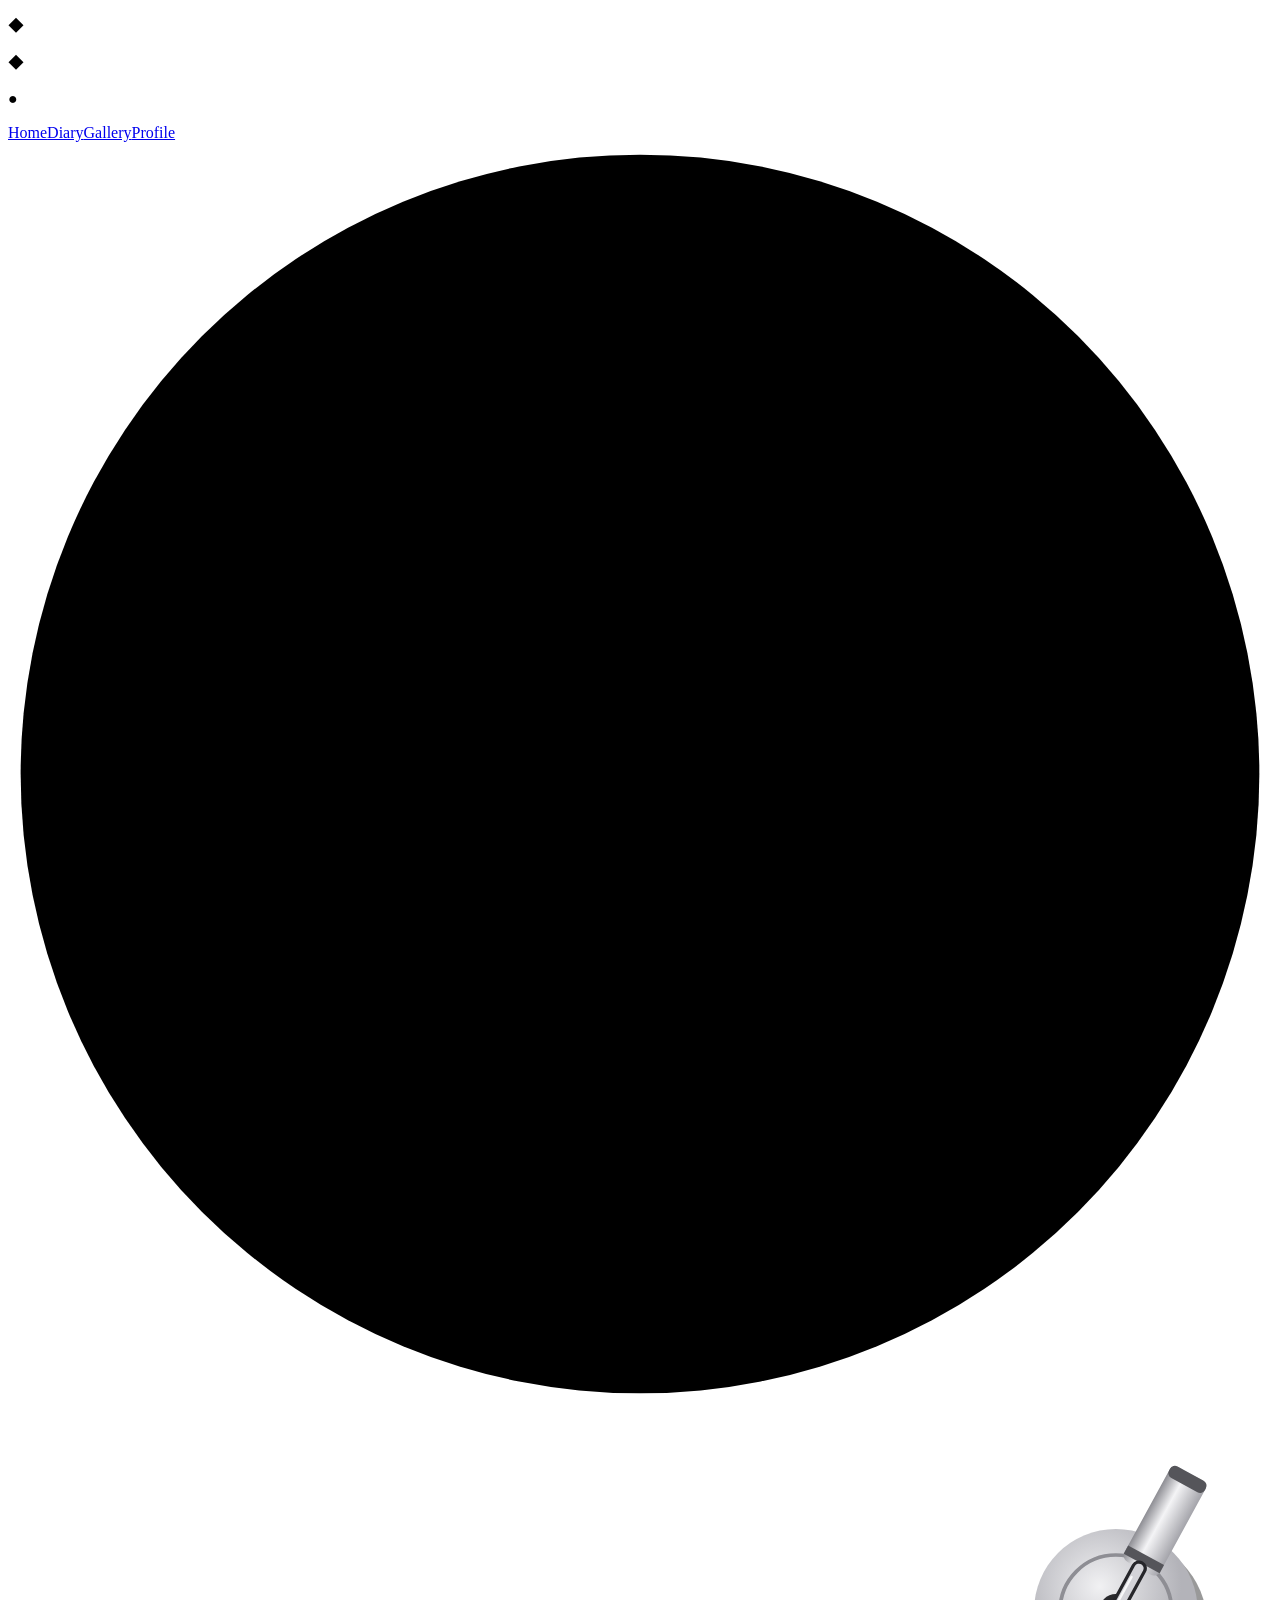
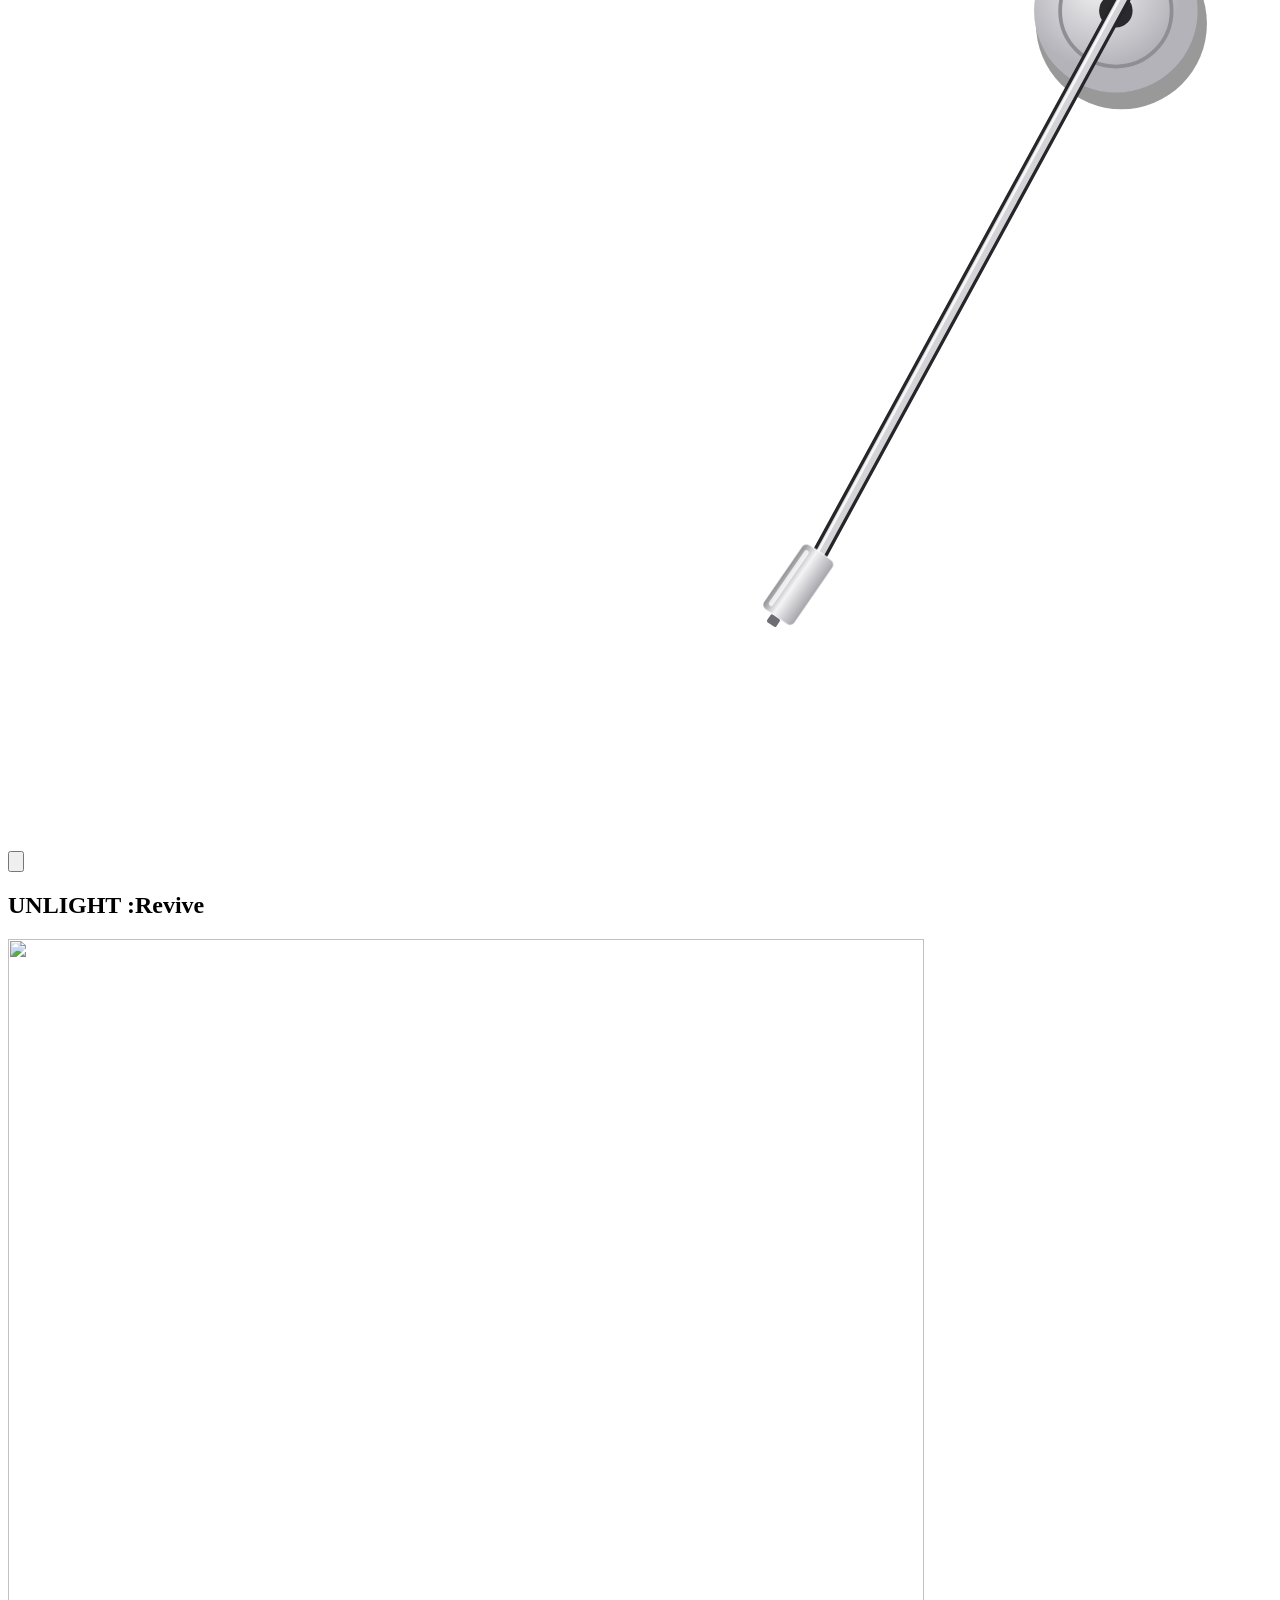
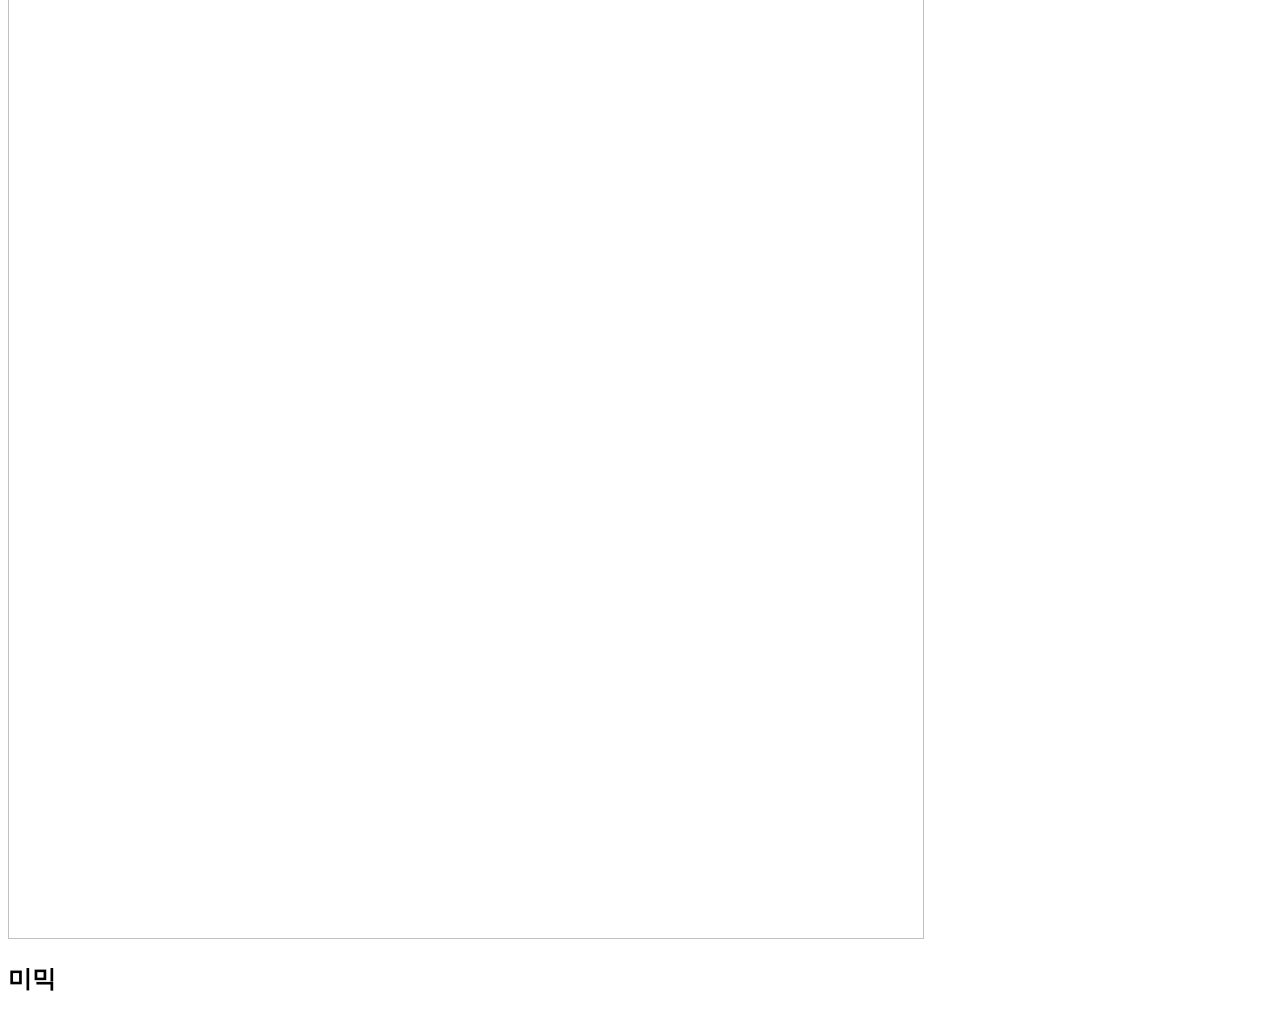
==== index.html @ 7e37e352 "Add files via upload" ====
<!DOCTYPE html><html lang="ko"><head><meta charset="utf-8"><meta name="viewport" content="width=device-width,initial-scale=1"><title>캐나다쿠스타운</title><meta name="robots" content="noindex,nofollow,noarchive,noimageindex"><meta property="og:type" content="website"><meta property="og:title" content="캐나다쿠스타운"><meta property="og:locale" content="ko_KR"><link rel="preconnect" href="https://fonts.googleapis.com"><link rel="preconnect" href="https://fonts.gstatic.com" crossorigin><link rel="stylesheet" href="https://fonts.googleapis.com/css2?family=Noto+Sans+KR:wght@400;500;700&family=Italiana&family=Space+Grotesk:wght@400;700&display=swap" media="print" onload="this.media='all'"><noscript><link rel="stylesheet" href="https://fonts.googleapis.com/css2?family=Noto+Sans+KR:wght@400;500;700&family=Italiana&family=Space+Grotesk:wght@400;700&display=swap"></noscript><link rel="stylesheet" href="css/site.css"></head><body class="root-13"><main><section class="section-20"><div class="box-185"><nav class="box-186"><div class="box-187"><p class="text-142">◆</p><p class="text-143">◆</p><p class="text-144">●</p></div><a class="link-35 mac-nav hvb fx fx-color open" data-ck="show" data-to=".box-190" data-grp=".box-189" role="tab" aria-selected="true" href="#">Home</a><a class="link-36 mac-nav hvb fx fx-color" data-ck="show" data-to=".box-194" data-grp=".box-189" role="tab" aria-selected="false" href="#">Diary</a><a class="link-37 mac-nav hvb fx fx-color" data-ck="show" data-to=".box-195" data-grp=".box-189" role="tab" aria-selected="false" href="#">Gallery</a><a class="link-38 mac-nav hvb fx fx-color" data-ck="show" data-to=".box-196" data-grp=".box-189" role="tab" aria-selected="false" href="#">Profile</a><div class="box-188"><div class="lp-3" data-lp="https://youtu.be/AUN0C5JP_jo?si=QZlOJSiENwIk0LTi" data-vol="30" data-cover="1"><div class="lp-rec" style="background-image:url('[data-uri]')"><i class="lp-hole"></i></div><svg class="lp-ring" viewBox="0 0 100 100"><circle cx="50" cy="50" r="49" pathLength="100" stroke-dasharray="0 100"/></svg><svg class="lp-tn" viewBox="0 0 680 558" preserveAspectRatio="none"><defs><linearGradient id="lpalp-3" x1="0" x2="1"><stop offset="0" stop-color="#8d8d93"/><stop offset=".4" stop-color="#f4f4f6"/><stop offset="1" stop-color="#a4a4aa"/></linearGradient><radialGradient id="lpblp-3" cx=".4" cy=".35"><stop offset="0" stop-color="#f1f1f3"/><stop offset="1" stop-color="#b3b3b9"/></radialGradient></defs><circle cx="596" cy="108" r="46" fill="rgba(0,0,0,.4)" transform="translate(3 7)"/><circle cx="596" cy="108" r="44" fill="url(#lpblp-3)"/><circle cx="596" cy="108" r="30" fill="none" stroke="#8e8e94" stroke-width="2"/><circle cx="596" cy="108" r="9" fill="#2a2a2d"/><g class="lp-arm"><g transform="translate(596 108) rotate(28.6)"><rect x="-11" y="-84" width="22" height="58" rx="4" fill="url(#lpalp-3)"/><rect x="-11" y="-84" width="22" height="7" rx="3" fill="#55555a"/><rect x="-11" y="-34" width="22" height="5" fill="#55555a"/><path d="M0 -26V336" fill="none" stroke="#26262a" stroke-width="8.5" stroke-linecap="round"/><path d="M0 -26V336" fill="none" stroke="#d3d3d8" stroke-width="5" stroke-linecap="round"/><path d="M-1.3 -20V332" fill="none" stroke="rgba(255,255,255,.85)" stroke-width="1.3" stroke-linecap="round"/><g transform="translate(0 332) rotate(6)"><rect x="-10" y="0" width="20" height="42" rx="3" fill="url(#lpalp-3)" stroke="rgba(255,255,255,.55)" stroke-width=".8"/><rect x="-7.5" y="3" width="2.6" height="36" rx="1.3" fill="rgba(255,255,255,.75)"/><rect x="-3" y="42" width="6" height="5" rx="1" fill="#6d6d73"/></g></g></g></g></svg><button type="button" class="lp-pl" aria-label="재생 / 일시정지"><svg viewBox="0 0 24 24" class="lp-i-play"><path d="M8 5v14l11-7z"/></svg><svg viewBox="0 0 24 24" class="lp-i-pause"><path d="M7 5h4v14H7zM13 5h4v14h-4z"/></svg></button><div class="lp-vol" role="slider" aria-label="볼륨" aria-valuemin="0" aria-valuemax="100" aria-valuenow="70" tabindex="0"><i class="lp-vt"></i><i class="lp-vk"></i></div><p class="lp-ti"></p><div class="lp-yt"></div></div></div></nav><div class="box-189"><div class="box-190" data-panel role="tabpanel"><div class="box-191"><h2 class="heading-39">UNLIGHT :Revive</h2><div class="stack-10"><img class="image-69" src="images/a28cu6m.webp" alt="" width="916" height="1600" srcset="images/a28cu6m-640.webp 640w, images/a28cu6m.webp 916w" sizes="100vw" fetchpriority="high" decoding="async"><h2 class="heading-40">미믹</h2></div></div></div><div class="box-194" data-panel role="tabpanel" hidden><section class="board-15 mac-diary" data-board="diary" data-view="line" data-src="notion" data-cats="top" data-limit="30" aria-label="다이어리 게시판"><ul class="bd-list" aria-live="polite"><li class="bd-msg">불러오는 중…</li></ul></section></div><div class="box-195" data-panel role="tabpanel" hidden><section class="board-16" data-board="gallery" data-view="photos" data-src="static" data-detail="post-2.html" data-limit="30" aria-label="사진 갤러리"><ul class="bd-list" aria-live="polite"><li class="bd-msg">불러오는 중…</li></ul></section></div><div class="box-196" data-panel role="tabpanel" hidden><section class="board-17 mac-prof" data-board="profile" data-view="profile" data-src="notion" data-detail="post.html" data-limit="10" aria-label="프로필 게시판"><ul class="bd-list" aria-live="polite"><li class="bd-msg">불러오는 중…</li></ul></section><section class="board-18 mac-tl" data-board="timeline" data-view="timeline" data-src="notion" data-fold="c" data-limit="30" aria-label="타임라인 게시판"><ul class="bd-list" aria-live="polite"><li class="bd-msg">불러오는 중…</li></ul></section></div></div></div></section></main><script src="js/config.js" defer></script><script src="js/site.js" defer></script></body></html>
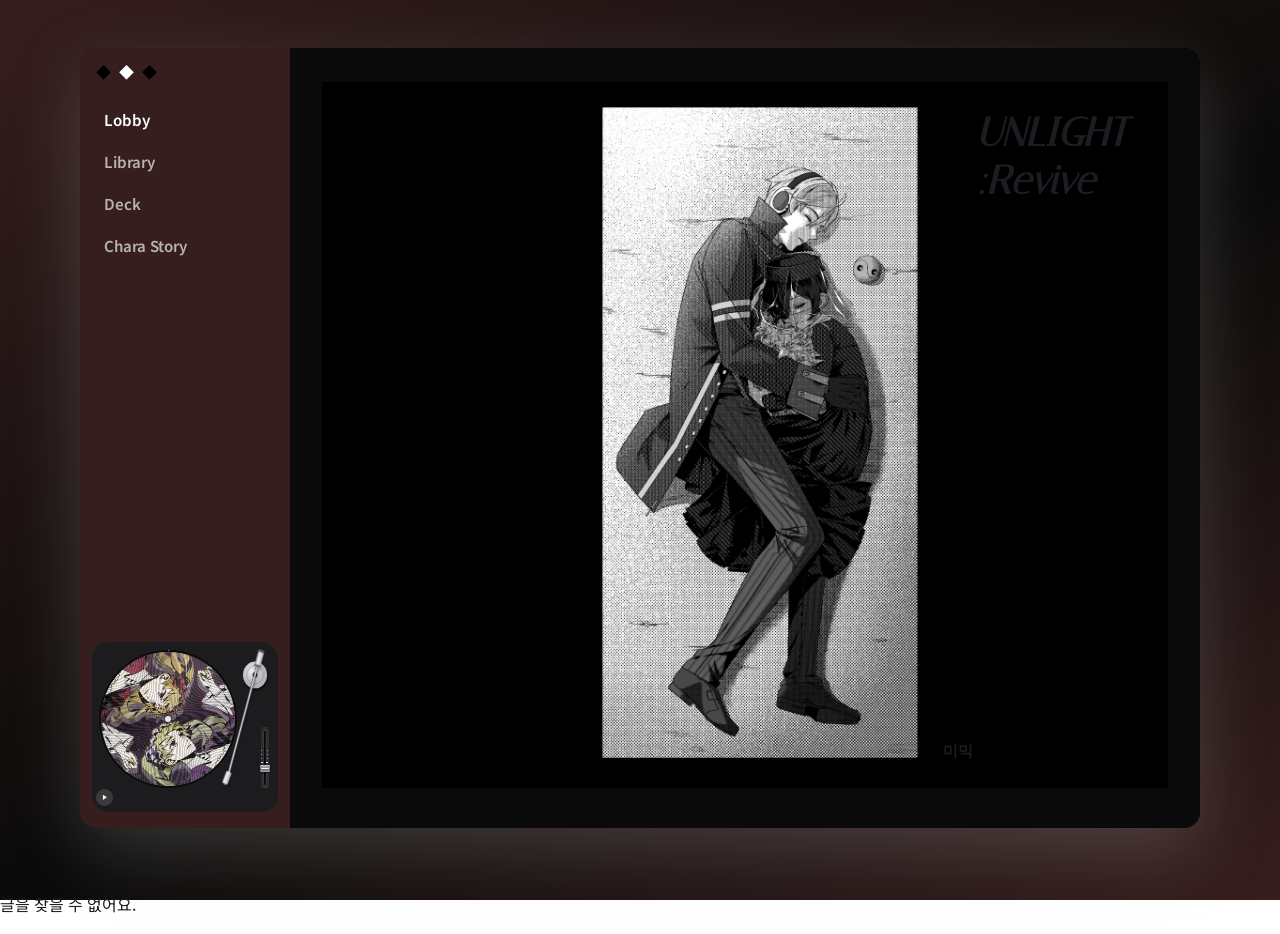
==== commit 90e93e3c: "Add files via upload" ====
--- a/index.html
+++ b/index.html
@@ -1 +1 @@
-<!DOCTYPE html><html lang="ko"><head><meta charset="utf-8"><meta name="viewport" content="width=device-width,initial-scale=1"><title>캐나다쿠스타운</title><meta name="robots" content="noindex,nofollow,noarchive,noimageindex"><meta property="og:type" content="website"><meta property="og:title" content="캐나다쿠스타운"><meta property="og:locale" content="ko_KR"><link rel="preconnect" href="https://fonts.googleapis.com"><link rel="preconnect" href="https://fonts.gstatic.com" crossorigin><link rel="stylesheet" href="https://fonts.googleapis.com/css2?family=Noto+Sans+KR:wght@400;500;700&family=Italiana&family=Space+Grotesk:wght@400;700&display=swap" media="print" onload="this.media='all'"><noscript><link rel="stylesheet" href="https://fonts.googleapis.com/css2?family=Noto+Sans+KR:wght@400;500;700&family=Italiana&family=Space+Grotesk:wght@400;700&display=swap"></noscript><link rel="stylesheet" href="css/site.css"></head><body class="root-13"><main><section class="section-20"><div class="box-185"><nav class="box-186"><div class="box-187"><p class="text-142">◆</p><p class="text-143">◆</p><p class="text-144">●</p></div><a class="link-35 mac-nav hvb fx fx-color open" data-ck="show" data-to=".box-190" data-grp=".box-189" role="tab" aria-selected="true" href="#">Home</a><a class="link-36 mac-nav hvb fx fx-color" data-ck="show" data-to=".box-194" data-grp=".box-189" role="tab" aria-selected="false" href="#">Diary</a><a class="link-37 mac-nav hvb fx fx-color" data-ck="show" data-to=".box-195" data-grp=".box-189" role="tab" aria-selected="false" href="#">Gallery</a><a class="link-38 mac-nav hvb fx fx-color" data-ck="show" data-to=".box-196" data-grp=".box-189" role="tab" aria-selected="false" href="#">Profile</a><div class="box-188"><div class="lp-3" data-lp="https://youtu.be/AUN0C5JP_jo?si=QZlOJSiENwIk0LTi" data-vol="30" data-cover="1"><div class="lp-rec" style="background-image:url('[data-uri]')"><i class="lp-hole"></i></div><svg class="lp-ring" viewBox="0 0 100 100"><circle cx="50" cy="50" r="49" pathLength="100" stroke-dasharray="0 100"/></svg><svg class="lp-tn" viewBox="0 0 680 558" preserveAspectRatio="none"><defs><linearGradient id="lpalp-3" x1="0" x2="1"><stop offset="0" stop-color="#8d8d93"/><stop offset=".4" stop-color="#f4f4f6"/><stop offset="1" stop-color="#a4a4aa"/></linearGradient><radialGradient id="lpblp-3" cx=".4" cy=".35"><stop offset="0" stop-color="#f1f1f3"/><stop offset="1" stop-color="#b3b3b9"/></radialGradient></defs><circle cx="596" cy="108" r="46" fill="rgba(0,0,0,.4)" transform="translate(3 7)"/><circle cx="596" cy="108" r="44" fill="url(#lpblp-3)"/><circle cx="596" cy="108" r="30" fill="none" stroke="#8e8e94" stroke-width="2"/><circle cx="596" cy="108" r="9" fill="#2a2a2d"/><g class="lp-arm"><g transform="translate(596 108) rotate(28.6)"><rect x="-11" y="-84" width="22" height="58" rx="4" fill="url(#lpalp-3)"/><rect x="-11" y="-84" width="22" height="7" rx="3" fill="#55555a"/><rect x="-11" y="-34" width="22" height="5" fill="#55555a"/><path d="M0 -26V336" fill="none" stroke="#26262a" stroke-width="8.5" stroke-linecap="round"/><path d="M0 -26V336" fill="none" stroke="#d3d3d8" stroke-width="5" stroke-linecap="round"/><path d="M-1.3 -20V332" fill="none" stroke="rgba(255,255,255,.85)" stroke-width="1.3" stroke-linecap="round"/><g transform="translate(0 332) rotate(6)"><rect x="-10" y="0" width="20" height="42" rx="3" fill="url(#lpalp-3)" stroke="rgba(255,255,255,.55)" stroke-width=".8"/><rect x="-7.5" y="3" width="2.6" height="36" rx="1.3" fill="rgba(255,255,255,.75)"/><rect x="-3" y="42" width="6" height="5" rx="1" fill="#6d6d73"/></g></g></g></g></svg><button type="button" class="lp-pl" aria-label="재생 / 일시정지"><svg viewBox="0 0 24 24" class="lp-i-play"><path d="M8 5v14l11-7z"/></svg><svg viewBox="0 0 24 24" class="lp-i-pause"><path d="M7 5h4v14H7zM13 5h4v14h-4z"/></svg></button><div class="lp-vol" role="slider" aria-label="볼륨" aria-valuemin="0" aria-valuemax="100" aria-valuenow="70" tabindex="0"><i class="lp-vt"></i><i class="lp-vk"></i></div><p class="lp-ti"></p><div class="lp-yt"></div></div></div></nav><div class="box-189"><div class="box-190" data-panel role="tabpanel"><div class="box-191"><h2 class="heading-39">UNLIGHT :Revive</h2><div class="stack-10"><img class="image-69" src="images/a28cu6m.webp" alt="" width="916" height="1600" srcset="images/a28cu6m-640.webp 640w, images/a28cu6m.webp 916w" sizes="100vw" fetchpriority="high" decoding="async"><h2 class="heading-40">미믹</h2></div></div></div><div class="box-194" data-panel role="tabpanel" hidden><section class="board-15 mac-diary" data-board="diary" data-view="line" data-src="notion" data-cats="top" data-limit="30" aria-label="다이어리 게시판"><ul class="bd-list" aria-live="polite"><li class="bd-msg">불러오는 중…</li></ul></section></div><div class="box-195" data-panel role="tabpanel" hidden><section class="board-16" data-board="gallery" data-view="photos" data-src="static" data-detail="post-2.html" data-limit="30" aria-label="사진 갤러리"><ul class="bd-list" aria-live="polite"><li class="bd-msg">불러오는 중…</li></ul></section></div><div class="box-196" data-panel role="tabpanel" hidden><section class="board-17 mac-prof" data-board="profile" data-view="profile" data-src="notion" data-detail="post.html" data-limit="10" aria-label="프로필 게시판"><ul class="bd-list" aria-live="polite"><li class="bd-msg">불러오는 중…</li></ul></section><section class="board-18 mac-tl" data-board="timeline" data-view="timeline" data-src="notion" data-fold="c" data-limit="30" aria-label="타임라인 게시판"><ul class="bd-list" aria-live="polite"><li class="bd-msg">불러오는 중…</li></ul></section></div></div></div></section></main><script src="js/config.js" defer></script><script src="js/site.js" defer></script></body></html>+<!DOCTYPE html><html lang="ko"><head><meta charset="utf-8"><meta name="viewport" content="width=device-width,initial-scale=1"><title>캐나다쿠스타운</title><meta name="robots" content="noindex,nofollow,noarchive,noimageindex"><meta property="og:type" content="website"><meta property="og:title" content="캐나다쿠스타운"><meta property="og:locale" content="ko_KR"><link rel="preconnect" href="https://fonts.googleapis.com"><link rel="preconnect" href="https://fonts.gstatic.com" crossorigin><link rel="stylesheet" href="https://fonts.googleapis.com/css2?family=Noto+Sans+KR:wght@400;500;700&family=Italiana&family=Space+Grotesk:wght@400;700&display=swap" media="print" onload="this.media='all'"><noscript><link rel="stylesheet" href="https://fonts.googleapis.com/css2?family=Noto+Sans+KR:wght@400;500;700&family=Italiana&family=Space+Grotesk:wght@400;700&display=swap"></noscript><link rel="stylesheet" href="css/site.css"></head><body class="root-13"><main><section class="section-20"><div class="box-185"><nav class="box-186"><div class="box-187"><p class="text-142">◆</p><p class="text-143">◆</p><p class="text-144">◆</p></div><a class="link-35 mac-nav hvb fx fx-color open" data-ck="show" data-to=".box-190" data-grp=".box-189" role="tab" aria-selected="true" href="#">Lobby</a><a class="link-36 mac-nav hvb fx fx-color" data-ck="show" data-to=".box-194" data-grp=".box-189" role="tab" aria-selected="false" href="#">Library</a><a class="link-37 mac-nav hvb fx fx-color" data-ck="show" data-to=".box-195" data-grp=".box-189" role="tab" aria-selected="false" href="#">Deck</a><a class="link-38 mac-nav hvb fx fx-color" data-ck="show" data-to=".box-196" data-grp=".box-189" role="tab" aria-selected="false" href="#">Chara Story</a><div class="box-188"><div class="lp-3" data-lp="https://youtu.be/AUN0C5JP_jo?si=QZlOJSiENwIk0LTi" data-vol="30" data-cover="1"><div class="lp-rec" style="background-image:url('[data-uri]')"><i class="lp-hole"></i></div><svg class="lp-ring" viewBox="0 0 100 100"><circle cx="50" cy="50" r="49" pathLength="100" stroke-dasharray="0 100"/></svg><svg class="lp-tn" viewBox="0 0 680 558" preserveAspectRatio="none"><defs><linearGradient id="lpalp-3" x1="0" x2="1"><stop offset="0" stop-color="#8d8d93"/><stop offset=".4" stop-color="#f4f4f6"/><stop offset="1" stop-color="#a4a4aa"/></linearGradient><radialGradient id="lpblp-3" cx=".4" cy=".35"><stop offset="0" stop-color="#f1f1f3"/><stop offset="1" stop-color="#b3b3b9"/></radialGradient></defs><circle cx="596" cy="108" r="46" fill="rgba(0,0,0,.4)" transform="translate(3 7)"/><circle cx="596" cy="108" r="44" fill="url(#lpblp-3)"/><circle cx="596" cy="108" r="30" fill="none" stroke="#8e8e94" stroke-width="2"/><circle cx="596" cy="108" r="9" fill="#2a2a2d"/><g class="lp-arm"><g transform="translate(596 108) rotate(28.6)"><rect x="-11" y="-84" width="22" height="58" rx="4" fill="url(#lpalp-3)"/><rect x="-11" y="-84" width="22" height="7" rx="3" fill="#55555a"/><rect x="-11" y="-34" width="22" height="5" fill="#55555a"/><path d="M0 -26V336" fill="none" stroke="#26262a" stroke-width="8.5" stroke-linecap="round"/><path d="M0 -26V336" fill="none" stroke="#d3d3d8" stroke-width="5" stroke-linecap="round"/><path d="M-1.3 -20V332" fill="none" stroke="rgba(255,255,255,.85)" stroke-width="1.3" stroke-linecap="round"/><g transform="translate(0 332) rotate(6)"><rect x="-10" y="0" width="20" height="42" rx="3" fill="url(#lpalp-3)" stroke="rgba(255,255,255,.55)" stroke-width=".8"/><rect x="-7.5" y="3" width="2.6" height="36" rx="1.3" fill="rgba(255,255,255,.75)"/><rect x="-3" y="42" width="6" height="5" rx="1" fill="#6d6d73"/></g></g></g></g></svg><button type="button" class="lp-pl" aria-label="재생 / 일시정지"><svg viewBox="0 0 24 24" class="lp-i-play"><path d="M8 5v14l11-7z"/></svg><svg viewBox="0 0 24 24" class="lp-i-pause"><path d="M7 5h4v14H7zM13 5h4v14h-4z"/></svg></button><div class="lp-vol" role="slider" aria-label="볼륨" aria-valuemin="0" aria-valuemax="100" aria-valuenow="70" tabindex="0"><i class="lp-vt"></i><i class="lp-vk"></i></div><p class="lp-ti"></p><div class="lp-yt"></div></div></div></nav><div class="box-189"><div class="box-190" data-panel role="tabpanel"><div class="box-191"><h2 class="heading-39">UNLIGHT :Revive</h2><div class="stack-10"><img class="image-69" src="images/a28cu6m.webp" alt="" width="916" height="1600" srcset="images/a28cu6m-640.webp 640w, images/a28cu6m.webp 916w" sizes="100vw" fetchpriority="high" decoding="async"><h2 class="heading-40">미믹</h2></div></div></div><div class="box-194" data-panel role="tabpanel" hidden><section class="board-15 mac-diary" data-board="diary" data-view="line" data-src="notion" data-cats="top" data-limit="30" aria-label="다이어리 게시판"><ul class="bd-list" aria-live="polite"><li class="bd-msg">불러오는 중…</li></ul></section></div><div class="box-195" data-panel role="tabpanel" hidden><section class="board-16" data-board="library" data-view="photos" data-src="static" data-detail="post-2.html" data-limit="30" aria-label="사진 갤러리"><ul class="bd-list" aria-live="polite"><li class="bd-msg">불러오는 중…</li></ul></section></div><div class="box-196" data-panel role="tabpanel" hidden><section class="board-17 mac-prof" data-board="profile" data-view="profile" data-src="notion" data-detail="post.html" data-limit="10" aria-label="프로필 게시판"><ul class="bd-list" aria-live="polite"><li class="bd-msg">불러오는 중…</li></ul></section><section class="board-18 mac-tl" data-board="timeline" data-view="timeline" data-src="notion" data-fold="c" data-limit="30" aria-label="타임라인 게시판"><ul class="bd-list" aria-live="polite"><li class="bd-msg">불러오는 중…</li></ul></section></div></div></div></section></main><script src="js/config.js" defer></script><script src="js/site.js" defer></script></body></html>
--- a/css/site.css
+++ b/css/site.css
@@ -0,0 +1 @@
+*,*::before,*::after{box-sizing:border-box}body{margin:0;-webkit-text-size-adjust:100%;overflow-x:clip}img,video,iframe{max-width:100%}img{height:auto}[hidden]{display:none!important}a{color:inherit}form input,form textarea{width:100%;padding:12px 14px;border:1px solid #cfd0d8;border-radius:10px;font:inherit;background:#fff;color:#111}form button{padding:12px 20px;border:0;border-radius:10px;background:#111;color:#fff;font:inherit;font-weight:600;cursor:pointer}[data-ck]{cursor:pointer}.fx{transition:translate .25s,scale .25s,rotate .25s,filter .25s,box-shadow .25s,background-color .25s,color .25s,opacity .25s,border-color .25s}.fx-grow:hover,.fx-grow.sim{scale:1.06}.fx-color:hover,.fx-color.sim{}@media (prefers-reduced-motion:reduce){.fx,.an{transition:none!important;animation:none!important}}.bd-list{list-style:none;margin:0;padding:0;display:flex;flex-direction:column;gap:10px}.bd-item{border:1px solid rgba(128,128,140,.3);border-radius:12px;overflow:hidden}.bd-item summary{display:flex;justify-content:space-between;gap:12px;padding:14px 16px;cursor:pointer;list-style:none;font-weight:600}.bd-item summary::-webkit-details-marker{display:none}.bd-t{flex:1;min-width:0;overflow-wrap:anywhere;margin:0;font-size:inherit}.bd-n{display:none}.bd-item time{font-weight:400;font-size:.85em;opacity:.6;white-space:nowrap}.bd-b{padding:0 16px 16px;white-space:pre-wrap;line-height:1.7;overflow-wrap:anywhere}.bd-b img{display:block;max-width:100%;margin-top:12px;border-radius:8px}.bd-msg{opacity:.6;padding:8px 2px}.bd-item article{display:flex;flex-direction:column;gap:8px}.bd-item article>.bd-img{display:block;width:100%;aspect-ratio:4/3;object-fit:cover;border-radius:10px}.bd-item article>.bd-b{padding:0}[data-view=line] .bd-list{gap:0}[data-view=line] .bd-item{border:0;border-bottom:1px solid rgba(128,128,140,.3);border-radius:0}[data-view=line] .bd-item summary{padding-left:2px;padding-right:2px}[data-view=table] .bd-list{gap:0;border-top:2px solid currentColor}[data-view=table] .bd-item{border:0;border-bottom:1px solid rgba(128,128,140,.3);border-radius:0}[data-view=table] .bd-item summary{display:grid;grid-template-columns:3em 1fr auto;align-items:baseline;padding:12px 6px;font-weight:500}[data-view=table] .bd-n{display:block;opacity:.55;font-weight:400}[data-view=table] .bd-b{padding:4px 6px 18px 3.4em}[data-view=cards] .bd-list{display:grid;grid-template-columns:repeat(auto-fill,minmax(240px,1fr));gap:16px}[data-view=cards] .bd-item{background:rgba(128,128,140,.07);padding:12px}[data-view=cards] .bd-t{font-weight:600}[data-view=feed] .bd-list{gap:48px}[data-view=feed] .bd-item{border:0;border-radius:0;overflow:visible}[data-view=feed] .bd-item time{order:-2;font-size:.85em}[data-view=feed] .bd-t{order:-1;font-size:1.6em;line-height:1.3;font-weight:700}[data-view=feed] .bd-item article>.bd-img{aspect-ratio:auto;height:auto}[data-view=gallery] .bd-list{flex-direction:row;gap:20px;overflow-x:auto;scroll-snap-type:x mandatory;padding-bottom:14px;-webkit-overflow-scrolling:touch}[data-view=gallery] .bd-item{flex:0 0 min(300px,78%);scroll-snap-align:center;border:0;border-radius:0;overflow:visible}[data-view=gallery] .bd-item article>.bd-img{aspect-ratio:4/5;border-radius:6px}[data-view=gallery] .bd-t{font-weight:600}[data-view=gallery] .bd-list:focus-visible{outline:2px solid currentColor;outline-offset:4px}[data-view=photos] .bd-list{display:grid;grid-template-columns:repeat(auto-fill,minmax(min(190px,44%),1fr));gap:10px}[data-view=photos] .bd-item{background:none;padding:0;border:0;border-radius:14px;overflow:hidden}[data-view=photos] .bd-item article>:not(.bd-img){display:none}[data-view=photos] .bd-item:not(:has(.bd-img)){display:none}[data-view=photos] .bd-item article>.bd-img{display:block;width:100%;height:auto;aspect-ratio:1;object-fit:cover;border-radius:0;transition:transform .35s ease}[data-view=photos] .bd-item:hover article>.bd-img{transform:scale(1.05)}[data-view=photos] .bd-item.bd-lb{cursor:zoom-in}[data-view=photos] .bd-item.bd-lb:focus-visible{outline:2px solid currentColor;outline-offset:2px}[data-view=profile] .bd-list{display:grid;grid-template-columns:repeat(auto-fit,minmax(130px,1fr));max-width:480px;margin-left:auto;margin-right:auto;gap:12px}[data-view=profile] .bd-item{border:0;border-radius:18px;background:rgba(128,128,140,.08);padding:14px;overflow:hidden}[data-view=profile] .bd-item article{gap:6px;text-align:center;align-items:center}[data-view=profile] .bd-item article>.bd-img{aspect-ratio:1;width:100%;border-radius:14px;margin-bottom:6px}[data-view=profile] .bd-item time{display:none}[data-view=profile] .bd-cat{opacity:1;font-size:.72em;letter-spacing:.08em;text-transform:uppercase;padding:2px 10px;border-radius:999px;background:rgba(128,128,140,.18);margin:0}[data-view=profile] .bd-t{font-size:1.2em;font-weight:800;order:0}[data-view=profile] .bd-item article>.bd-b{font-size:.9em;opacity:.85;line-height:1.7;text-align:center;word-break:keep-all}[data-view=timeline] .bd-list{gap:0;position:relative;padding:0}[data-view=timeline] .bd-list::before{content:"";position:absolute;left:50%;top:0;bottom:0;width:2px;margin-left:-1px;background:rgba(128,128,140,.3)}[data-view=timeline] .bd-item{border:0;border-radius:0;overflow:visible;padding:0 0 28px;width:calc(50% - 28px);box-sizing:border-box;text-align:right;position:relative}[data-view=timeline] .bd-item:nth-child(even){margin-left:calc(50% + 28px);text-align:left}[data-view=timeline] .bd-item:last-child{padding-bottom:4px}[data-view=timeline] .bd-item::before{content:"";position:absolute;right:-35px;top:.35em;width:12px;height:12px;border-radius:50%;background:currentColor;box-shadow:0 0 0 4px rgba(128,128,140,.18)}[data-view=timeline] .bd-item:nth-child(even)::before{right:auto;left:-35px}[data-view=timeline] .bd-item::after{content:"";position:absolute;right:-24px;top:calc(.35em + 5px);width:24px;height:2px;background:rgba(128,128,140,.3)}[data-view=timeline] .bd-item:nth-child(even)::after{right:auto;left:-24px}[data-view=timeline] .bd-item article>.bd-img{margin-left:auto}[data-view=timeline] .bd-item:nth-child(even) article>.bd-img{margin-left:0}@media (max-width:479px){[data-view=timeline] .bd-item{width:calc(50% - 18px);font-size:.92em}[data-view=timeline] .bd-item:nth-child(even){margin-left:calc(50% + 18px)}[data-view=timeline] .bd-item::before{right:-24px;width:10px;height:10px;box-shadow:0 0 0 3px rgba(128,128,140,.18)}[data-view=timeline] .bd-item:nth-child(even)::before{left:-24px}[data-view=timeline] .bd-item::after{right:-18px;width:18px}[data-view=timeline] .bd-item:nth-child(even)::after{left:-18px}}[data-view=timeline] .bd-item article{gap:3px}[data-view=timeline] .bd-item time{order:-2;font-size:.8em;font-weight:700;letter-spacing:.04em;opacity:.65}[data-view=timeline] .bd-cat{order:-3;margin:0;font-size:.72em;letter-spacing:.06em;text-transform:uppercase}[data-view=timeline] .bd-t{order:-1;font-size:1.1em;font-weight:700}[data-view=timeline] .bd-item article>.bd-b{line-height:1.7}[data-view=timeline] .bd-tg{cursor:pointer;-webkit-tap-highlight-color:transparent}[data-view=timeline] .bd-tg::after{content:"";display:inline-block;width:.38em;height:.38em;border:solid currentColor;border-width:0 2px 2px 0;transform:rotate(45deg);margin-left:.6em;vertical-align:.18em;opacity:.55;transition:transform .25s}[data-view=timeline] .bd-open .bd-tg::after{transform:rotate(-135deg);vertical-align:-.05em}[data-view=timeline] .bd-tg:focus-visible{outline:2px solid currentColor;outline-offset:3px;border-radius:4px}[data-view=timeline] .bd-item article>.bd-img{aspect-ratio:auto;height:auto;max-width:320px;border-radius:10px;margin-top:6px}[data-view=orbitline].ot-on{min-height:calc(100vh + var(--otn,0)*58vh);min-height:calc(100svh + var(--otn,0)*58svh)}[data-view=orbitline] .ot-on .bd-list,[data-view=orbitline].ot-on .bd-list{position:absolute;width:1px;height:1px;margin:-1px;overflow:hidden;clip:rect(0,0,0,0);white-space:nowrap}[data-view=orbitline] .ot-st{position:sticky;top:0;height:100vh;height:100svh;min-height:480px;display:grid;grid-template-columns:minmax(0,1.15fr) minmax(0,.85fr);align-items:center;column-gap:3vw;padding:0 4vw;box-sizing:border-box}[data-view=orbitline] .ot-sample{position:relative;height:auto;min-height:0;padding:12px 0}[data-view=orbitline] .ot-svg{width:min(100%,86vh);height:auto;aspect-ratio:1;justify-self:center;overflow:visible}[data-view=orbitline] .ot-sample .ot-svg{width:min(100%,320px)}[data-view=orbitline] .ot-ring{fill:none;stroke:currentColor;stroke-opacity:.2;stroke-width:1}[data-view=orbitline] .ot-ring.ot-d{stroke-dasharray:2 6;stroke-opacity:.34}[data-view=orbitline] .ot-tk line{stroke:currentColor;stroke-opacity:.4;stroke-width:1}[data-view=orbitline] .ot-core{fill:currentColor}[data-view=orbitline] .ot-ld{stroke:currentColor;stroke-opacity:.45;stroke-width:1;stroke-dasharray:1 5}[data-view=orbitline] .ot-path{fill:none;stroke:currentColor;stroke-opacity:.38;stroke-width:1;stroke-dasharray:3 5}[data-view=orbitline] .ot-dot{fill:currentColor;fill-opacity:.32;stroke:transparent;stroke-width:16px;cursor:pointer;outline:none}[data-view=orbitline] .ot-dot.past{fill-opacity:.62}[data-view=orbitline] .ot-dot.on{fill-opacity:1}[data-view=orbitline] .ot-dot:focus-visible{stroke:currentColor;stroke-opacity:.6;stroke-width:2px}[data-view=orbitline] .ot-halo{fill:none;stroke:currentColor;stroke-opacity:.7;stroke-width:1}[data-view=orbitline] .ot-lb{font:10px ui-monospace,Menlo,Consolas,monospace;fill:currentColor;fill-opacity:.55;letter-spacing:.08em;pointer-events:none}[data-view=orbitline] .ot-cap{padding:0 0 0 2vw;max-width:460px}[data-view=orbitline] .ot-n{font:11px ui-monospace,Menlo,Consolas,monospace;letter-spacing:.24em;opacity:.5}[data-view=orbitline] .ot-dt{font:12px ui-monospace,Menlo,Consolas,monospace;letter-spacing:.14em;opacity:.65;margin-top:20px}[data-view=orbitline] .ot-tt{font:400 clamp(28px,3.4vw,46px)/1.15 Georgia,"Times New Roman",serif;letter-spacing:-.02em;margin:10px 0 16px;padding:0}[data-view=orbitline] .ot-bd{font-size:14px;line-height:1.9;opacity:.75;white-space:pre-line;max-height:34vh;overflow:hidden}[data-view=orbitline] .ot-hint{font:10px ui-monospace,Menlo,Consolas,monospace;letter-spacing:.22em;opacity:.4;margin-top:30px}[data-view=orbitline] .ot-in .ot-dt,[data-view=orbitline] .ot-in .ot-tt,[data-view=orbitline] .ot-in .ot-bd{animation:otf .5s ease both}@keyframes otf{from{opacity:0;transform:translateY(10px)}to{opacity:var(--o,1);transform:none}}@media (max-width:760px){[data-view=orbitline] .ot-st{grid-template-columns:1fr;align-content:center;row-gap:8px;padding:0 20px}[data-view=orbitline] .ot-svg{width:min(100%,46svh)}[data-view=orbitline] .ot-lb{font-size:17px}[data-view=orbitline] .ot-cap{padding:0;max-width:none}[data-view=orbitline] .ot-bd{max-height:22svh;font-size:13px}[data-view=orbitline] .ot-hint{display:none}}@media (prefers-reduced-motion:reduce){[data-view=orbitline] .ot-in .ot-dt,[data-view=orbitline] .ot-in .ot-tt,[data-view=orbitline] .ot-in .ot-bd{animation:none}}[data-view=profile] .bd-list{}[data-view=custom] .bd-item{border:0;border-radius:0;overflow:visible;min-width:0}[data-lay=grid2] .bd-list{display:grid;grid-template-columns:repeat(2,minmax(0,1fr))}[data-lay=grid3] .bd-list{display:grid;grid-template-columns:repeat(3,minmax(0,1fr))}[data-lay=grid4] .bd-list{display:grid;grid-template-columns:repeat(4,minmax(0,1fr))}[data-lay=scroll] .bd-list{flex-direction:row;overflow-x:auto;scroll-snap-type:x mandatory;padding-bottom:14px;-webkit-overflow-scrolling:touch}[data-lay=scroll] .bd-item{flex:0 0 auto;scroll-snap-align:center}[data-bind=body]{white-space:pre-wrap}.bd-item{position:relative}.bd-a{position:absolute;top:0;right:0;bottom:0;left:0;z-index:1;border-radius:inherit}.bd-a:focus-visible{outline:2px solid currentColor;outline-offset:-2px}.bd-more{display:inline-block;margin-top:10px;font-size:.9em;text-decoration:underline;color:inherit}@media (max-width:359px){[data-view=profile] .bd-list{grid-template-columns:1fr}}@media (max-width:991px){[data-lay=grid4] .bd-list{grid-template-columns:repeat(2,minmax(0,1fr))}}@media (max-width:479px){[data-lay=grid2] .bd-list,[data-lay=grid3] .bd-list,[data-lay=grid4] .bd-list{grid-template-columns:1fr}}.bd-cats{display:flex;flex-wrap:wrap;gap:8px;margin:0 0 16px}.bd-cb,.bd-cats>button{font:inherit;color:inherit;background:transparent;border:1px solid rgba(128,128,140,.3);border-radius:999px;padding:6px 14px;cursor:pointer;display:inline-flex;gap:6px;align-items:center}.bd-cats small{opacity:.6;font-size:.85em}.bd-cats [aria-pressed=true]{background:rgba(128,128,140,.22);font-weight:700;border-color:transparent}.bd-cb:focus-visible,.bd-cats>button:focus-visible{outline:2px solid currentColor;outline-offset:2px}.bd-cat{display:inline-block;font-size:.8em;font-weight:700;opacity:.7;margin-bottom:2px}[data-cats=left]{display:grid;grid-template-columns:180px minmax(0,1fr);column-gap:24px}[data-cats=left]>*:not(.bd-cats){grid-column:2}[data-cats=left]>.bd-cats{grid-column:1;grid-row:1 / span 99;align-self:start;flex-direction:column;flex-wrap:nowrap;gap:2px;margin:0;padding-right:14px;border-right:1px solid rgba(128,128,140,.3)}[data-cats=left] .bd-cats>button{border:0;border-radius:8px;justify-content:space-between;padding:8px 10px;text-align:left}@media (max-width:640px){[data-cats=left]{display:block}[data-cats=left]>.bd-cats{flex-direction:row;flex-wrap:wrap;border:0;padding:0;margin:0 0 16px;gap:8px}[data-cats=left] .bd-cats>button{border:1px solid rgba(128,128,140,.3);border-radius:999px;justify-content:flex-start}}[data-catnav]{position:relative}.cn-b{font:inherit;color:inherit;background:transparent;border:1px solid rgba(128,128,140,.3);border-radius:10px;padding:8px 14px;cursor:pointer;display:flex;justify-content:space-between;gap:10px;align-items:center;width:100%;text-align:left}.cn-b::after{content:"\25BE";opacity:.6;transition:transform .15s}.cn-b[aria-expanded=true]::after{transform:rotate(180deg)}.cn-b:focus-visible,.cn-l a:focus-visible{outline:2px solid currentColor;outline-offset:2px}.cn-l{list-style:none;margin:0;padding:6px 0 0}.cn-l[hidden]{display:none}.cn-l a{display:flex;justify-content:space-between;gap:10px;padding:7px 10px;border-radius:8px;color:inherit;text-decoration:none}.cn-l a:hover,.cn-l a[aria-current]{background:rgba(128,128,140,.18)}.cn-l a[aria-current]{font-weight:700}.cn-l small{opacity:.6}[data-cstyle=fold] .cn-b{border:0;padding:6px 2px;font-weight:700}[data-cstyle=drop] .cn-l{position:absolute;left:0;top:calc(100% + 6px);min-width:100%;z-index:30;padding:6px;background:Canvas;color:CanvasText;border:1px solid rgba(128,128,140,.3);border-radius:12px;box-shadow:0 10px 30px rgba(0,0,0,.15)}.bd-item.bd-cur{background:rgba(128,128,140,.14);box-shadow:inset 3px 0 0 currentColor;padding:10px 12px;margin:-10px -12px;border-radius:8px}[data-prev="1"] .bd-item article>.bd-b,[data-prev="1"] [data-bind=body]{display:-webkit-box;-webkit-box-orient:vertical;-webkit-line-clamp:1;overflow:hidden}[data-prev="2"] .bd-item article>.bd-b,[data-prev="2"] [data-bind=body]{display:-webkit-box;-webkit-box-orient:vertical;-webkit-line-clamp:2;overflow:hidden}[data-prev="3"] .bd-item article>.bd-b,[data-prev="3"] [data-bind=body]{display:-webkit-box;-webkit-box-orient:vertical;-webkit-line-clamp:3;overflow:hidden}.lp-rec{position:absolute;left:5%;top:6.1%;width:72%;aspect-ratio:1;border-radius:50%;background:radial-gradient(circle,#2f4a4d,#16282b) center/cover;box-shadow:0 0 0 1.2cqw #0c0c0d,0 0 0 1.4cqw #2a2a2d;animation:lpspin 9s linear infinite;animation-play-state:paused}.lp-rec::after{content:"";position:absolute;inset:0;border-radius:50%;background:repeating-radial-gradient(circle,rgba(0,0,0,.16) 0 .25cqw,rgba(255,255,255,.05) .25cqw .5cqw),conic-gradient(from 20deg,rgba(255,255,255,.12),transparent 20%,rgba(255,255,255,.1) 50%,transparent 70%,rgba(255,255,255,.12))}.lp-hole{position:absolute;left:50%;top:50%;width:3.2cqw;height:3.2cqw;margin:-1.6cqw 0 0 -1.6cqw;border-radius:50%;background:#e8e8ea;z-index:2;box-shadow:0 0 0 .8cqw rgba(0,0,0,.35)}.lp-ring{position:absolute;left:3.56%;top:4.3%;width:75%;aspect-ratio:1;transform:rotate(-90deg);pointer-events:none;z-index:2;overflow:visible}.lp-ring circle{fill:none;stroke:currentColor;stroke-width:.55;stroke-linecap:round;transition:stroke-dasharray .5s linear}.lp-tn{position:absolute;left:0;top:0;width:100%;height:100%;pointer-events:none;z-index:3;overflow:visible}.lp-arm{transform-origin:596px 108px;transform:rotate(-12deg);transition:transform 1s cubic-bezier(.4,0,.2,1);filter:drop-shadow(0 6px 5px rgba(0,0,0,.35))}.on .lp-arm{transform:rotate(0deg)}.lp-vol{position:absolute;right:5%;top:50%;width:4.2%;height:36%;touch-action:none;cursor:ns-resize;z-index:4;outline:none}.lp-vt{position:absolute;left:0;right:0;top:0;bottom:0;border-radius:.9cqw;background:linear-gradient(90deg,rgba(255,255,255,.04),rgba(255,255,255,.11) 50%,rgba(255,255,255,.04));box-shadow:inset 0 0 0 .25cqw rgba(255,255,255,.1),inset 0 .4cqw .8cqw rgba(0,0,0,.45)}.lp-vt::before{content:"";position:absolute;left:50%;top:6%;bottom:6%;width:.9cqw;margin-left:-.45cqw;border-radius:1cqw;background:linear-gradient(90deg,#020202,#1a1a1c);box-shadow:0 0 0 .2cqw rgba(255,255,255,.14),inset 0 .2cqw .3cqw rgba(0,0,0,.8)}.lp-vt::after{content:"";position:absolute;left:6%;right:6%;top:6%;bottom:6%;background:repeating-linear-gradient(180deg,rgba(255,255,255,.5) 0 .2cqw,transparent .2cqw 2.1cqw) left/18% 100% no-repeat,repeating-linear-gradient(180deg,rgba(255,255,255,.5) 0 .2cqw,transparent .2cqw 2.1cqw) right/18% 100% no-repeat,repeating-linear-gradient(180deg,rgba(255,255,255,.85) 0 .25cqw,transparent .25cqw 8.4cqw) left/30% 100% no-repeat,repeating-linear-gradient(180deg,rgba(255,255,255,.85) 0 .25cqw,transparent .25cqw 8.4cqw) right/30% 100% no-repeat}.lp-vk{position:absolute;left:-14%;width:128%;height:12%;top:26.4%;border-radius:.7cqw;background:repeating-linear-gradient(180deg,rgba(0,0,0,.28) 0 .15cqw,transparent .15cqw .55cqw),linear-gradient(180deg,#c3c3c8,#76767c 48%,#5c5c61 52%,#a1a1a7);box-shadow:0 .5cqw 1cqw rgba(0,0,0,.55),inset 0 .15cqw .15cqw rgba(255,255,255,.5)}.lp-vk::after{content:"";position:absolute;left:10%;right:10%;top:50%;height:.4cqw;margin-top:-.2cqw;background:#f4f4f7;border-radius:1cqw;box-shadow:0 0 .6cqw rgba(255,255,255,.5)}.lp-ti{position:absolute;left:13.5%;bottom:5.4%;width:44%;margin:0;font-size:2.6cqw;line-height:1.3;opacity:.85;white-space:nowrap;overflow:hidden;text-overflow:ellipsis;z-index:4}.on .lp-rec{animation-play-state:running}.lp-pl{position:absolute;left:2.4%;bottom:3.6%;width:9%;aspect-ratio:1;border:0;padding:0;cursor:pointer;color:inherit;background:#3a3a3d;border-radius:50%;display:flex;align-items:center;justify-content:center;transition:background .2s,transform .15s;z-index:4}.lp-pl:hover{background:#505055;transform:scale(1.06)}.lp-pl svg{width:52%;height:52%;fill:currentColor}.lp-i-pause{display:none}.on .lp-i-pause{display:block}.on .lp-i-play{display:none}[data-mp]{display:flex;flex-direction:column;justify-content:center;gap:10px;padding:14px 18px 12px}.mp-top{display:flex;align-items:center;gap:12px}.mp-art{flex:0 0 46px;width:46px;height:46px;border-radius:10px;background:#d9dae0 center/cover;box-shadow:inset 0 0 0 1px rgba(0,0,0,.06)}.mp-m{flex:1;min-width:0}.mp-t{margin:0;font-size:15px;font-weight:700;line-height:1.3;white-space:nowrap;overflow:hidden;text-overflow:ellipsis}.mp-a{margin:1px 0 0;font-size:13px;color:#8a8a90;white-space:nowrap;overflow:hidden;text-overflow:ellipsis;min-height:1.3em}.mp-eq{display:flex;align-items:flex-end;gap:2px;height:16px;flex:0 0 auto;opacity:.45}.mp-eq b{display:block;width:3px;height:40%;border-radius:2px;background:currentColor}.on .mp-eq b{animation:mpeq .9s ease-in-out infinite alternate}.mp-eq b:nth-child(2){animation-delay:-.3s!important;height:80%}.mp-eq b:nth-child(3){animation-delay:-.6s!important;height:55%}.mp-eq b:nth-child(4){animation-delay:-.15s!important;height:70%}.mp-tm{display:flex;align-items:center;gap:8px;font-size:11px;color:#8a8a90;font-variant-numeric:tabular-nums}.mp-bar{position:relative;flex:1;height:6px;border-radius:3px;background:#cfcfd4;overflow:hidden;cursor:pointer}.mp-bar i{display:block;height:100%;width:0;background:#76767b;border-radius:3px;transition:width .5s linear}.mp-c{position:relative;display:grid;grid-template-columns:minmax(0,1fr) auto minmax(24px,1fr);align-items:center}.mp-ct{display:flex;align-items:center;justify-content:center;gap:clamp(10px,8cqw,34px);grid-column:2}.mp-vw{display:flex;flex:none;grid-column:3;justify-self:end}.mp-vb{border:0;padding:3px;background:transparent;color:inherit;opacity:.55;cursor:pointer;display:flex;border-radius:6px;transition:opacity .15s}.mp-vb:hover,.mp-vb[aria-expanded="true"]{opacity:1}.mp-vb svg{width:18px;height:18px;fill:currentColor}.mp-vp{position:absolute;right:-4px;bottom:calc(100% + 8px);padding:9px 12px;border-radius:12px;background:#fff;box-shadow:0 4px 18px rgba(0,0,0,.2),0 0 0 1px rgba(0,0,0,.06);z-index:30}.mp-vp[hidden]{display:none}.mp-vr{-webkit-appearance:none;appearance:none;display:block;width:110px;height:4px;border-radius:2px;background:#cfcfd4;outline:none;cursor:pointer;margin:0}.mp-vr::-webkit-slider-thumb{-webkit-appearance:none;width:14px;height:14px;border-radius:50%;background:#555;border:0}.mp-vr::-moz-range-thumb{width:14px;height:14px;border-radius:50%;background:#555;border:0}.mp-pr,.mp-pl,.mp-nx{border:0;padding:0;background:transparent;color:inherit;cursor:pointer;display:flex;align-items:center;justify-content:center;transition:transform .15s,opacity .15s}.mp-pr:hover,.mp-pl:hover,.mp-nx:hover{transform:scale(1.1)}.mp-pr svg,.mp-nx svg{width:clamp(22px,11cqw,28px);height:clamp(22px,11cqw,28px);fill:currentColor}.mp-pl svg{width:clamp(24px,12cqw,30px);height:clamp(24px,12cqw,30px);fill:currentColor}.lp-yt{position:absolute;left:0;top:0;width:200px;height:200px;opacity:0;pointer-events:none;z-index:-1}@keyframes mpeq{from{height:25%}to{height:100%}}@keyframes lpspin{to{transform:rotate(360deg)}}@media (prefers-reduced-motion:reduce){.lp-rec{animation:none!important}}.hvb,.hvt{transition:background-color .18s ease,color .18s ease}.hvb:hover{background-color:var(--hvb)!important}.hvt:hover{color:var(--hvt)!important}body.root-13{font-family:'Noto Sans KR',sans-serif;color:#1c1c22;background-color:#ffffff;font-size:16px;line-height:1.6;background-image:linear-gradient(150deg,#371E1E 0%,#0A0A0A 55%,#371E1E 100%);background-attachment:fixed;display:flex;flex-direction:column;min-height:100vh}.section-20{display:flex;flex-direction:column;align-items:center;padding-top:48px;padding-right:20px;padding-bottom:48px;padding-left:20px;width:100%;flex:1;justify-content:center}.box-185{display:flex;flex-direction:row;gap:0;padding-top:0;padding-right:0;padding-bottom:0;padding-left:0;width:1120px;max-width:100%;height:min(780px,calc(100vh - 96px));min-height:480px;border-radius:16px;overflow:hidden;box-shadow:0 24px 70px rgba(183,180,174,.25);font-family:-apple-system,BlinkMacSystemFont,"Helvetica Neue","Noto Sans KR",sans-serif;background-color:#0A0A0A}.box-186{display:flex;flex-direction:column;gap:4px;padding-top:16px;padding-right:12px;padding-bottom:16px;padding-left:12px;width:210px;flex-shrink:0;background-color:#371E1E}.box-187{display:flex;flex-direction:row;gap:8px;padding-top:0;padding-right:4px;padding-bottom:18px;padding-left:4px;flex-shrink:0;width:auto}.text-142{margin-top:0;margin-right:0;margin-bottom:0;margin-left:0;font-size:15px;line-height:1;color:#000000;width:auto;flex-shrink:0;flex-grow:0}.text-143{margin-top:0;margin-right:0;margin-bottom:0;margin-left:0;font-size:15px;line-height:1;color:#ffffff;width:auto;flex-shrink:0;flex-grow:0}.text-144{margin-top:0;margin-right:0;margin-bottom:0;margin-left:0;font-size:15px;line-height:1;color:#000000;width:auto;flex-shrink:0;flex-grow:0}.link-35{color:#B7B4AE;text-decoration:none;width:fit-content;font-weight:600;font-size:15px;padding-top:7px;padding-right:12px;padding-bottom:7px;padding-left:12px;border-radius:8px;display:block;--hvb:#726E68}.link-36{color:#B7B4AE;text-decoration:none;width:fit-content;font-weight:600;font-size:15px;padding-top:7px;padding-right:12px;padding-bottom:7px;padding-left:12px;border-radius:8px;display:block;--hvb:#726E68}.link-37{color:#B7B4AE;text-decoration:none;width:fit-content;font-weight:600;font-size:15px;padding-top:7px;padding-right:12px;padding-bottom:7px;padding-left:12px;border-radius:8px;display:block;--hvb:#726E68}.link-38{color:#B7B4AE;text-decoration:none;width:fit-content;font-weight:600;font-size:15px;padding-top:7px;padding-right:12px;padding-bottom:7px;padding-left:12px;border-radius:8px;display:block;--hvb:#726E68}.box-188{display:flex;flex-direction:column;width:100%;height:170px;margin-top:auto;flex-shrink:0;padding-top:0;padding-right:0;padding-bottom:0;padding-left:0;border-radius:16px;overflow:hidden;background-color:#33312F;background-size:cover;background-position:center}.lp-3{position:relative;width:auto;max-width:520px;aspect-ratio:680/558;background-color:#1c1c1e;color:#ffffff;border-radius:6%;overflow:hidden;container-type:inline-size;grid-column:span 2;grid-row:span 1;--ac:#B7B4AE;--tx2:#B7B4AE;height:180px}.box-189{display:flex;flex-direction:column;gap:12px;padding-top:34px;padding-right:32px;padding-bottom:40px;padding-left:32px;flex:1;min-width:0;background-color:#0A0A0A;overflow-y:auto}.box-190{display:flex;flex-direction:column;gap:14px;padding-top:32px;padding-right:24px;padding-bottom:32px;padding-left:24px;flex:1 1 auto;justify-content:center;background-color:#000000}.box-191{position:relative;display:flex;flex-direction:column;gap:12px;padding-top:0;padding-right:0;padding-bottom:0;padding-left:0;container-type:inline-size;width:100%;max-width:1000px;height:555px}.heading-39{position:absolute;margin-top:0px;margin-right:0px;margin-bottom:0px;margin-left:0px;font-size:40px;font-weight:700;line-height:1.2;margin:0;width:230px;font-style:italic;font-family:'Italiana',serif;left:630px;top:-49px}.stack-10{position:relative;position:absolute;display:grid;grid-template-columns:repeat(6,minmax(0,1fr));gap:14px;grid-auto-rows:calc((100cqw - 70px) / 6 * 1.15);grid-auto-flow:row dense;width:798px;height:447px;left:0px;top:108px;margin-top:0px;margin-right:0px;margin-bottom:0px;margin-left:0px}.image-69{position:absolute;display:block;width:430px;height:693px;max-width:100%;border-width:0;grid-column:span 2;grid-row:span 2;border-radius:20px;overflow:hidden;min-height:527px;left:199px;top:-178px;margin-top:0px;margin-right:0px;margin-bottom:0px;margin-left:0px;object-fit:cover}.heading-40{position:absolute;margin-top:0;margin-right:0;margin-bottom:0;margin-left:0;font-size:15px;font-weight:700;line-height:1.2;left:597px;top:476px;width:88px;height:60px;font-family:'Space Grotesk',sans-serif}.box-194{display:flex;flex-direction:column;gap:14px;padding-top:0;padding-right:0;padding-bottom:0;padding-left:0}.board-15{width:100%;max-width:none;color:#B7B4AE;--bd-cat:#371E1E;--bd-catc:#B7B4AE;--bd-cat-on:#B7B4AE;--bd-cat-onc:#0A0A0A;--bd-card:#33312F;--bd-tx:#B7B4AE;--bd-tx2:#B7B4AE}.board-15.board-15 .bd-cats>button,.board-15.board-15 .bd-cb{background:#371E1E;color:#B7B4AE}.board-15.board-15 .bd-cats>button:hover{background:#371E1E;filter:brightness(.94)}.board-15.board-15 .bd-cats>button[aria-pressed=true],.board-15.board-15 .bd-cb[aria-pressed=true]{background:#B7B4AE;color:#0A0A0A}.board-15.board-15 .bd-item{background:#33312F}.board-15.board-15 .bd-item summary,.board-15.board-15 .bd-b,.board-15.board-15 .bd-t{color:#B7B4AE}.board-15.board-15 .bd-item time,.board-15.board-15 .bd-msg{color:#B7B4AE}.box-195{display:flex;flex-direction:column;gap:14px;padding-top:0;padding-right:0;padding-bottom:0;padding-left:0}.board-16{width:100%;max-width:none}.box-196{display:flex;flex-direction:column;gap:28px;padding-top:0;padding-right:0;padding-bottom:0;padding-left:0}.board-17{width:100%;max-width:none;color:#B7B4AE}.board-18{width:100%;max-width:none;color:#B7B4AE}body.root-12{font-family:'Noto Sans KR',sans-serif;color:#1c1c22;background-color:#ffffff;font-size:16px;line-height:1.6;background-image:linear-gradient(160deg,#eef2ff,#fdf2f8)}.section-19{display:flex;flex-direction:column;align-items:center;padding-top:72px;padding-right:20px;padding-bottom:72px;padding-left:20px;width:100%;min-height:100vh}.container-14{display:flex;flex-direction:column;gap:22px;width:100%;max-width:420px;align-items:center}.box-183{display:flex;flex-direction:column;gap:10px;padding-top:16px;padding-right:16px;padding-bottom:16px;padding-left:16px;align-items:center}.image-63{display:block;width:120px;height:120px;max-width:100%;border-width:0;border-radius:50%;object-fit:cover}.heading-36{margin-top:0;margin-right:0;margin-bottom:0;margin-left:0;font-size:26px;font-weight:700;line-height:1.2}.text-141{margin-top:0;margin-right:0;margin-bottom:0;margin-left:0;font-size:17px;line-height:1.7;color:#666666;text-align:center}.box-184{display:flex;flex-direction:column;gap:12px;padding-top:0;padding-right:0;padding-bottom:0;padding-left:0;width:100%;max-width:420px}.button-21{display:inline-block;width:100%;padding-top:12px;padding-right:24px;padding-bottom:12px;padding-left:24px;background-color:#ffffff;color:#111111;border-radius:10px;text-decoration:none;font-weight:600;text-align:center;border-width:1px;border-style:solid;border-color:#d9d9e0}.button-22{display:inline-block;width:100%;padding-top:12px;padding-right:24px;padding-bottom:12px;padding-left:24px;background-color:#ffffff;color:#111111;border-radius:10px;text-decoration:none;font-weight:600;text-align:center;border-width:1px;border-style:solid;border-color:#d9d9e0}.button-23{display:inline-block;width:100%;padding-top:12px;padding-right:24px;padding-bottom:12px;padding-left:24px;background-color:#ffffff;color:#111111;border-radius:10px;text-decoration:none;font-weight:600;text-align:center;border-width:1px;border-style:solid;border-color:#d9d9e0}.button-24{display:inline-block;width:100%;padding-top:12px;padding-right:24px;padding-bottom:12px;padding-left:24px;background-color:#ffffff;color:#111111;border-radius:10px;text-decoration:none;font-weight:600;text-align:center;border-width:1px;border-style:solid;border-color:#d9d9e0}body.root-14{font-family:'Noto Sans KR',sans-serif;color:#1c1c22;background-color:#ffffff;font-size:16px;line-height:1.6;background-image:linear-gradient(150deg,#371E1E 0%,#0A0A0A 55%,#371E1E 100%);background-attachment:fixed;display:flex;flex-direction:column;min-height:100vh}.section-21{display:flex;flex-direction:column;align-items:center;padding-top:64px;padding-right:24px;padding-bottom:64px;padding-left:24px;width:100%}.box-197{display:flex;flex-direction:column;gap:16px;padding-top:16px;padding-right:16px;padding-bottom:16px;padding-left:16px;width:100%;max-width:720px}.link-39{color:#4f46e5;text-decoration:underline;width:fit-content;font-size:14px}.text-145{margin-top:0;margin-right:0;margin-bottom:0;margin-left:0;font-size:13px;line-height:1.7;opacity:0.6}.heading-41{margin-top:0;margin-right:0;margin-bottom:0;margin-left:0;font-size:34px;font-weight:700;line-height:1.2}.image-70{display:block;width:100%;height:auto;max-width:100%;border-width:0;border-radius:12px;object-fit:cover}.text-146{margin-top:0;margin-right:0;margin-bottom:0;margin-left:0;font-size:16px;line-height:1.8}.heading-42{margin-top:24px;margin-right:0;margin-bottom:0;margin-left:0;font-size:18px;font-weight:700;line-height:1.2}.board-19{width:100%;max-width:720px}body.root-15{font-family:'Noto Sans KR',sans-serif;color:#1c1c22;background-color:#ffffff;font-size:16px;line-height:1.6;background-image:linear-gradient(150deg,#371E1E 0%,#0A0A0A 55%,#371E1E 100%);background-attachment:fixed;display:flex;flex-direction:column;min-height:100vh}.section-22{display:flex;flex-direction:column;align-items:center;padding-top:64px;padding-right:24px;padding-bottom:64px;padding-left:24px;width:100%}.box-198{display:flex;flex-direction:column;gap:16px;padding-top:16px;padding-right:16px;padding-bottom:16px;padding-left:16px;width:100%;max-width:720px}.link-40{color:#4f46e5;text-decoration:underline;width:fit-content;font-size:14px}.text-147{margin-top:0;margin-right:0;margin-bottom:0;margin-left:0;font-size:13px;line-height:1.7;opacity:0.6}.heading-43{margin-top:0;margin-right:0;margin-bottom:0;margin-left:0;font-size:34px;font-weight:700;line-height:1.2}.image-71{display:block;width:100%;height:auto;max-width:100%;border-width:0;border-radius:12px;object-fit:cover}.text-148{margin-top:0;margin-right:0;margin-bottom:0;margin-left:0;font-size:16px;line-height:1.8}.heading-44{margin-top:24px;margin-right:0;margin-bottom:0;margin-left:0;font-size:18px;font-weight:700;line-height:1.2}.board-20{width:100%;max-width:720px}@media (max-width:991px){.box-185{flex-direction:column;height:auto;min-height:780px}.box-186{width:100%;height:auto;flex-direction:row;flex-wrap:wrap;align-items:center;padding-top:12px;padding-right:12px;padding-bottom:12px;padding-left:12px}.box-187{padding-top:0;padding-right:10px;padding-bottom:0;padding-left:0}.box-188{margin-top:0;height:120px}.box-189{padding-top:22px;padding-right:16px;padding-bottom:22px;padding-left:16px;height:auto;overflow-y:visible}.stack-10{grid-auto-rows:calc((100cqw - 70px) / 6 * 1.4)}}@media (max-width:479px){body.root-13{background-attachment:scroll}.section-20{padding-top:20px;padding-right:10px;padding-bottom:20px;padding-left:10px}.box-185{flex-direction:column;height:auto;min-height:780px}.box-186{width:100%;height:auto;flex-direction:row;flex-wrap:wrap;align-items:center;padding-top:12px;padding-right:12px;padding-bottom:12px;padding-left:12px}.box-187{width:100%;padding-top:0;padding-right:4px;padding-bottom:4px;padding-left:4px}.link-35{font-size:14px;padding-top:6px;padding-right:10px;padding-bottom:6px;padding-left:10px}.link-36{font-size:14px;padding-top:6px;padding-right:10px;padding-bottom:6px;padding-left:10px}.link-37{font-size:14px;padding-top:6px;padding-right:10px;padding-bottom:6px;padding-left:10px}.link-38{font-size:14px;padding-top:6px;padding-right:10px;padding-bottom:6px;padding-left:10px}.box-188{margin-top:0;height:120px}.lp-3{grid-column:span 4;grid-row:span 2;order:7}.box-189{padding-top:22px;padding-right:16px;padding-bottom:22px;padding-left:16px;height:auto;overflow-y:visible}.box-190{padding-top:20px;padding-right:8px;padding-bottom:20px;padding-left:8px}.heading-39{font-size:30px}.stack-10{grid-template-columns:repeat(4,minmax(0,1fr));grid-auto-rows:calc((100cqw - 42px) / 4)}.image-69{grid-column:span 2;grid-row:span 2}.heading-40{font-size:30px}.section-19{padding-top:40px;padding-right:16px;padding-bottom:40px;padding-left:16px}.heading-36{font-size:30px}body.root-14{background-attachment:scroll}.section-21{padding-top:40px;padding-right:16px;padding-bottom:40px;padding-left:16px}.heading-41{font-size:30px}.heading-42{font-size:30px}body.root-15{background-attachment:scroll}.section-22{padding-top:40px;padding-right:16px;padding-bottom:40px;padding-left:16px}.heading-43{font-size:30px}.heading-44{font-size:30px}}.link-35.open,.open .link-35{color:#ffffff}.link-36.open,.open .link-36{color:#ffffff}.link-37.open,.open .link-37{color:#ffffff}.link-38.open,.open .link-38{color:#ffffff}.mac-nav{transition:background-color .18s ease,color .18s ease}.mac-diary .bd-cats{gap:8px;margin:0 0 20px}.mac-diary .bd-cats>button{border:0;background:#FFEFB9;color:#5E442E;font-weight:600;font-size:14px;padding:7px 16px;transition:background-color .18s,color .18s}.mac-diary .bd-cats>button:hover{background:#F0D586}.mac-diary .bd-cats>button[aria-pressed=true]{background:#5E442E;color:#FFF8E2}.mac-diary .bd-cats small{opacity:.55}.mac-diary .bd-list{gap:12px}.mac-diary .bd-item{background:#FFFDF5;border:0;border-radius:16px;box-shadow:0 1px 3px rgba(94,68,46,.12);transition:box-shadow .18s}.mac-diary .bd-item:hover{box-shadow:0 4px 14px rgba(94,68,46,.16)}.mac-diary .bd-item summary{padding:16px 20px;font-weight:700;color:#5E442E}.mac-diary .bd-item time{color:#a58f7a;font-weight:500}.mac-diary .bd-item details[open] summary{border-bottom:1px solid rgba(94,68,46,.1)}.mac-diary .bd-b{padding:14px 20px 20px;color:#5E442E;line-height:1.8}.mac-diary .bd-msg{color:#a58f7a}.mac-prof .bd-item{background:#FFFDF5;border-radius:20px;padding:16px;box-shadow:0 1px 3px rgba(94,68,46,.12);transition:box-shadow .18s,transform .18s}.mac-prof .bd-item:hover{box-shadow:0 6px 18px rgba(94,68,46,.16);transform:translateY(-2px)}.mac-prof .bd-item article>.bd-img{background:#FFEFB9;border-radius:16px}.mac-prof .bd-cat{background:#BCD1DE;color:#5E442E;font-weight:700}.mac-prof .bd-t{color:#5E442E;font-weight:800}.mac-prof .bd-b{color:#5E442E;opacity:.8}.mac-tl .bd-list::before{background:#E6D7A8}.mac-tl .bd-item::after{background:#E6D7A8}.mac-tl .bd-item::before{background:#A8793F;box-shadow:0 0 0 4px #FFEFB9}.mac-tl .bd-item time{color:#A8793F;opacity:1}.mac-tl .bd-cat{color:#6f6a68}.mac-tl .bd-t{color:#5E442E}.mac-tl .bd-b{color:#5E442E;opacity:.85}.mac-tl .bd-msg,.mac-prof .bd-msg{color:#a58f7a}.mac-nav{transition:background-color .18s ease,color .18s ease}.mac-diary .bd-cats{gap:8px;margin:0 0 20px}.mac-diary .bd-cats>button{border:0;background:#371E1E;color:#B7B4AE;font-weight:600;font-size:14px;padding:7px 16px;transition:background-color .18s,color .18s}.mac-diary .bd-cats>button:hover{background:var(--bd-cath,#726E68)}.mac-diary .bd-cats>button[aria-pressed=true]{background:#B7B4AE;color:#0A0A0A}.mac-diary .bd-cats small{opacity:.55}.mac-diary .bd-list{gap:12px}.mac-diary .bd-item{background:#33312F;border:0;border-radius:16px;box-shadow:0 1px 3px rgba(183,180,174,.12);transition:box-shadow .18s}.mac-diary .bd-item:hover{box-shadow:0 4px 14px rgba(183,180,174,.16);background:var(--bd-itemh,#33312F)}.mac-diary .bd-item summary{padding:16px 20px;font-weight:700;color:#B7B4AE}.mac-diary .bd-item time{color:#B7B4AE;font-weight:500}.mac-diary .bd-item details[open] summary{border-bottom:1px solid rgba(183,180,174,.1)}.mac-diary .bd-b{padding:14px 20px 20px;color:#B7B4AE;line-height:1.8}.mac-diary .bd-msg{color:#B7B4AE}.mac-prof .bd-item{background:#33312F;border-radius:20px;padding:16px;box-shadow:0 1px 3px rgba(183,180,174,.12);transition:box-shadow .18s,transform .18s}.mac-prof .bd-item:hover{box-shadow:0 6px 18px rgba(183,180,174,.16);transform:translateY(-2px);background:var(--bd-itemh,#33312F)}.mac-prof .bd-item article>.bd-img{background:#371E1E;border-radius:16px}.mac-prof .bd-cat{background:#371E1E;color:#B7B4AE;font-weight:700}.mac-prof .bd-t{color:#B7B4AE;font-weight:800}.mac-prof .bd-b{color:#B7B4AE;opacity:.8}.mac-tl .bd-list::before{background:#726E68}.mac-tl .bd-item::after{background:#726E68}.mac-tl .bd-item::before{background:#ffffff;box-shadow:0 0 0 4px #371E1E}.mac-tl .bd-item time{color:#ffffff;opacity:1}.mac-tl .bd-cat{color:#6f6a68}.mac-tl .bd-t{color:#B7B4AE}.mac-tl .bd-b{color:#B7B4AE;opacity:.85}.mac-tl .bd-msg,.mac-prof .bd-msg{color:#B7B4AE}body[data-post]:not(.bd-ready) [data-bind]{visibility:hidden}
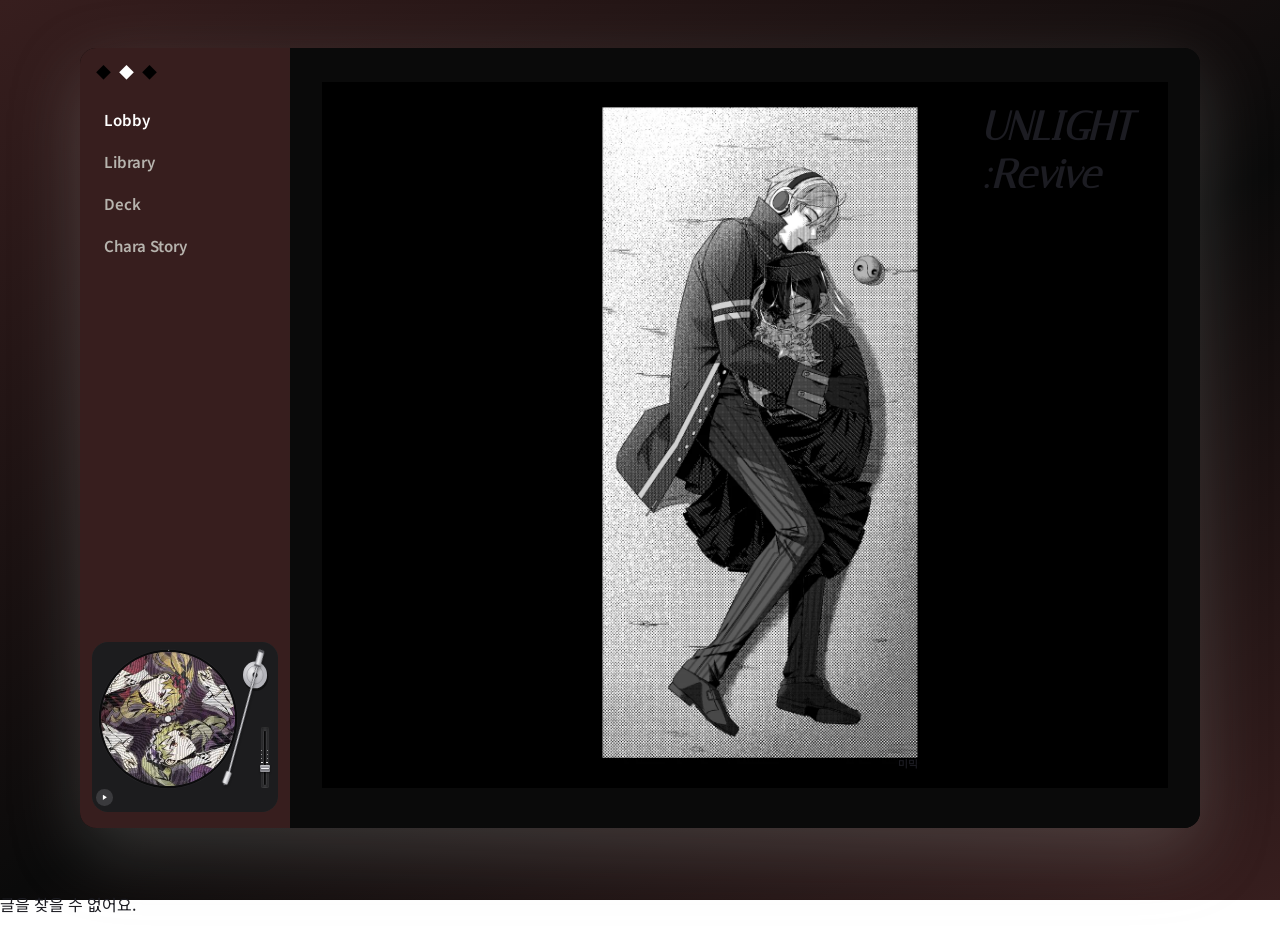
==== commit 812dd28a: "Add files via upload" ====
--- a/index.html
+++ b/index.html
@@ -1 +1 @@
-<!DOCTYPE html><html lang="ko"><head><meta charset="utf-8"><meta name="viewport" content="width=device-width,initial-scale=1"><title>캐나다쿠스타운</title><meta name="robots" content="noindex,nofollow,noarchive,noimageindex"><meta property="og:type" content="website"><meta property="og:title" content="캐나다쿠스타운"><meta property="og:locale" content="ko_KR"><link rel="preconnect" href="https://fonts.googleapis.com"><link rel="preconnect" href="https://fonts.gstatic.com" crossorigin><link rel="stylesheet" href="https://fonts.googleapis.com/css2?family=Noto+Sans+KR:wght@400;500;700&family=Italiana&family=Space+Grotesk:wght@400;700&display=swap" media="print" onload="this.media='all'"><noscript><link rel="stylesheet" href="https://fonts.googleapis.com/css2?family=Noto+Sans+KR:wght@400;500;700&family=Italiana&family=Space+Grotesk:wght@400;700&display=swap"></noscript><link rel="stylesheet" href="css/site.css"></head><body class="root-13"><main><section class="section-20"><div class="box-185"><nav class="box-186"><div class="box-187"><p class="text-142">◆</p><p class="text-143">◆</p><p class="text-144">◆</p></div><a class="link-35 mac-nav hvb fx fx-color open" data-ck="show" data-to=".box-190" data-grp=".box-189" role="tab" aria-selected="true" href="#">Lobby</a><a class="link-36 mac-nav hvb fx fx-color" data-ck="show" data-to=".box-194" data-grp=".box-189" role="tab" aria-selected="false" href="#">Library</a><a class="link-37 mac-nav hvb fx fx-color" data-ck="show" data-to=".box-195" data-grp=".box-189" role="tab" aria-selected="false" href="#">Deck</a><a class="link-38 mac-nav hvb fx fx-color" data-ck="show" data-to=".box-196" data-grp=".box-189" role="tab" aria-selected="false" href="#">Chara Story</a><div class="box-188"><div class="lp-3" data-lp="https://youtu.be/AUN0C5JP_jo?si=QZlOJSiENwIk0LTi" data-vol="30" data-cover="1"><div class="lp-rec" style="background-image:url('[data-uri]')"><i class="lp-hole"></i></div><svg class="lp-ring" viewBox="0 0 100 100"><circle cx="50" cy="50" r="49" pathLength="100" stroke-dasharray="0 100"/></svg><svg class="lp-tn" viewBox="0 0 680 558" preserveAspectRatio="none"><defs><linearGradient id="lpalp-3" x1="0" x2="1"><stop offset="0" stop-color="#8d8d93"/><stop offset=".4" stop-color="#f4f4f6"/><stop offset="1" stop-color="#a4a4aa"/></linearGradient><radialGradient id="lpblp-3" cx=".4" cy=".35"><stop offset="0" stop-color="#f1f1f3"/><stop offset="1" stop-color="#b3b3b9"/></radialGradient></defs><circle cx="596" cy="108" r="46" fill="rgba(0,0,0,.4)" transform="translate(3 7)"/><circle cx="596" cy="108" r="44" fill="url(#lpblp-3)"/><circle cx="596" cy="108" r="30" fill="none" stroke="#8e8e94" stroke-width="2"/><circle cx="596" cy="108" r="9" fill="#2a2a2d"/><g class="lp-arm"><g transform="translate(596 108) rotate(28.6)"><rect x="-11" y="-84" width="22" height="58" rx="4" fill="url(#lpalp-3)"/><rect x="-11" y="-84" width="22" height="7" rx="3" fill="#55555a"/><rect x="-11" y="-34" width="22" height="5" fill="#55555a"/><path d="M0 -26V336" fill="none" stroke="#26262a" stroke-width="8.5" stroke-linecap="round"/><path d="M0 -26V336" fill="none" stroke="#d3d3d8" stroke-width="5" stroke-linecap="round"/><path d="M-1.3 -20V332" fill="none" stroke="rgba(255,255,255,.85)" stroke-width="1.3" stroke-linecap="round"/><g transform="translate(0 332) rotate(6)"><rect x="-10" y="0" width="20" height="42" rx="3" fill="url(#lpalp-3)" stroke="rgba(255,255,255,.55)" stroke-width=".8"/><rect x="-7.5" y="3" width="2.6" height="36" rx="1.3" fill="rgba(255,255,255,.75)"/><rect x="-3" y="42" width="6" height="5" rx="1" fill="#6d6d73"/></g></g></g></g></svg><button type="button" class="lp-pl" aria-label="재생 / 일시정지"><svg viewBox="0 0 24 24" class="lp-i-play"><path d="M8 5v14l11-7z"/></svg><svg viewBox="0 0 24 24" class="lp-i-pause"><path d="M7 5h4v14H7zM13 5h4v14h-4z"/></svg></button><div class="lp-vol" role="slider" aria-label="볼륨" aria-valuemin="0" aria-valuemax="100" aria-valuenow="70" tabindex="0"><i class="lp-vt"></i><i class="lp-vk"></i></div><p class="lp-ti"></p><div class="lp-yt"></div></div></div></nav><div class="box-189"><div class="box-190" data-panel role="tabpanel"><div class="box-191"><h2 class="heading-39">UNLIGHT :Revive</h2><div class="stack-10"><img class="image-69" src="images/a28cu6m.webp" alt="" width="916" height="1600" srcset="images/a28cu6m-640.webp 640w, images/a28cu6m.webp 916w" sizes="100vw" fetchpriority="high" decoding="async"><h2 class="heading-40">미믹</h2></div></div></div><div class="box-194" data-panel role="tabpanel" hidden><section class="board-15 mac-diary" data-board="diary" data-view="line" data-src="notion" data-cats="top" data-limit="30" aria-label="다이어리 게시판"><ul class="bd-list" aria-live="polite"><li class="bd-msg">불러오는 중…</li></ul></section></div><div class="box-195" data-panel role="tabpanel" hidden><section class="board-16" data-board="library" data-view="photos" data-src="static" data-detail="post-2.html" data-limit="30" aria-label="사진 갤러리"><ul class="bd-list" aria-live="polite"><li class="bd-msg">불러오는 중…</li></ul></section></div><div class="box-196" data-panel role="tabpanel" hidden><section class="board-17 mac-prof" data-board="profile" data-view="profile" data-src="notion" data-detail="post.html" data-limit="10" aria-label="프로필 게시판"><ul class="bd-list" aria-live="polite"><li class="bd-msg">불러오는 중…</li></ul></section><section class="board-18 mac-tl" data-board="timeline" data-view="timeline" data-src="notion" data-fold="c" data-limit="30" aria-label="타임라인 게시판"><ul class="bd-list" aria-live="polite"><li class="bd-msg">불러오는 중…</li></ul></section></div></div></div></section></main><script src="js/config.js" defer></script><script src="js/site.js" defer></script></body></html>+<!DOCTYPE html><html lang="ko"><head><meta charset="utf-8"><meta name="viewport" content="width=device-width,initial-scale=1"><title>캐나다쿠스타운</title><meta name="robots" content="noindex,nofollow,noarchive,noimageindex"><meta property="og:type" content="website"><meta property="og:title" content="캐나다쿠스타운"><meta property="og:locale" content="ko_KR"><link rel="preconnect" href="https://fonts.googleapis.com"><link rel="preconnect" href="https://fonts.gstatic.com" crossorigin><link rel="stylesheet" href="https://fonts.googleapis.com/css2?family=Noto+Sans+KR:wght@400;500;700&family=Italiana&family=Space+Grotesk:wght@400;700&display=swap" media="print" onload="this.media='all'"><noscript><link rel="stylesheet" href="https://fonts.googleapis.com/css2?family=Noto+Sans+KR:wght@400;500;700&family=Italiana&family=Space+Grotesk:wght@400;700&display=swap"></noscript><link rel="stylesheet" href="css/site.css"></head><body class="root-13"><main><section class="section-20"><div class="box-185"><nav class="box-186"><div class="box-187"><p class="text-142">◆</p><p class="text-143">◆</p><p class="text-144">◆</p></div><a class="link-35 mac-nav hvb fx fx-color open" data-ck="show" data-to=".box-190" data-grp=".box-189" role="tab" aria-selected="true" href="#">Lobby</a><a class="link-36 mac-nav hvb fx fx-color" data-ck="show" data-to=".box-194" data-grp=".box-189" role="tab" aria-selected="false" href="#">Library</a><a class="link-37 mac-nav hvb fx fx-color" data-ck="show" data-to=".box-195" data-grp=".box-189" role="tab" aria-selected="false" href="#">Deck</a><a class="link-38 mac-nav hvb fx fx-color" data-ck="show" data-to=".box-196" data-grp=".box-189" role="tab" aria-selected="false" href="#">Chara Story</a><div class="box-188"><div class="lp-3" data-lp="https://youtu.be/AUN0C5JP_jo?si=QZlOJSiENwIk0LTi" data-vol="30" data-cover="1"><div class="lp-rec" style="background-image:url('[data-uri]')"><i class="lp-hole"></i></div><svg class="lp-ring" viewBox="0 0 100 100"><circle cx="50" cy="50" r="49" pathLength="100" stroke-dasharray="0 100"/></svg><svg class="lp-tn" viewBox="0 0 680 558" preserveAspectRatio="none"><defs><linearGradient id="lpalp-3" x1="0" x2="1"><stop offset="0" stop-color="#8d8d93"/><stop offset=".4" stop-color="#f4f4f6"/><stop offset="1" stop-color="#a4a4aa"/></linearGradient><radialGradient id="lpblp-3" cx=".4" cy=".35"><stop offset="0" stop-color="#f1f1f3"/><stop offset="1" stop-color="#b3b3b9"/></radialGradient></defs><circle cx="596" cy="108" r="46" fill="rgba(0,0,0,.4)" transform="translate(3 7)"/><circle cx="596" cy="108" r="44" fill="url(#lpblp-3)"/><circle cx="596" cy="108" r="30" fill="none" stroke="#8e8e94" stroke-width="2"/><circle cx="596" cy="108" r="9" fill="#2a2a2d"/><g class="lp-arm"><g transform="translate(596 108) rotate(28.6)"><rect x="-11" y="-84" width="22" height="58" rx="4" fill="url(#lpalp-3)"/><rect x="-11" y="-84" width="22" height="7" rx="3" fill="#55555a"/><rect x="-11" y="-34" width="22" height="5" fill="#55555a"/><path d="M0 -26V336" fill="none" stroke="#26262a" stroke-width="8.5" stroke-linecap="round"/><path d="M0 -26V336" fill="none" stroke="#d3d3d8" stroke-width="5" stroke-linecap="round"/><path d="M-1.3 -20V332" fill="none" stroke="rgba(255,255,255,.85)" stroke-width="1.3" stroke-linecap="round"/><g transform="translate(0 332) rotate(6)"><rect x="-10" y="0" width="20" height="42" rx="3" fill="url(#lpalp-3)" stroke="rgba(255,255,255,.55)" stroke-width=".8"/><rect x="-7.5" y="3" width="2.6" height="36" rx="1.3" fill="rgba(255,255,255,.75)"/><rect x="-3" y="42" width="6" height="5" rx="1" fill="#6d6d73"/></g></g></g></g></svg><button type="button" class="lp-pl" aria-label="재생 / 일시정지"><svg viewBox="0 0 24 24" class="lp-i-play"><path d="M8 5v14l11-7z"/></svg><svg viewBox="0 0 24 24" class="lp-i-pause"><path d="M7 5h4v14H7zM13 5h4v14h-4z"/></svg></button><div class="lp-vol" role="slider" aria-label="볼륨" aria-valuemin="0" aria-valuemax="100" aria-valuenow="70" tabindex="0"><i class="lp-vt"></i><i class="lp-vk"></i></div><p class="lp-ti"></p><div class="lp-yt"></div></div></div></nav><div class="box-189"><div class="box-190" data-panel role="tabpanel"><div class="box-191"><h2 class="heading-39">UNLIGHT :Revive</h2><div class="stack-10"><img class="image-69" src="images/a28cu6m.webp" alt="" width="916" height="1600" srcset="images/a28cu6m-640.webp 640w, images/a28cu6m.webp 916w" sizes="100vw" fetchpriority="high" decoding="async"><h2 class="heading-40">미믹</h2></div></div></div><div class="box-194" data-panel role="tabpanel" hidden><section class="board-15 mac-diary" data-board="diary" data-view="line" data-src="notion" data-cats="top" data-limit="30" aria-label="다이어리 게시판"><ul class="bd-list" aria-live="polite"><li class="bd-msg">불러오는 중…</li></ul></section></div><div class="box-195" data-panel role="tabpanel" hidden><section class="board-16" data-board="gallery" data-view="photos" data-src="static" data-detail="post-2.html" data-limit="30" aria-label="사진 갤러리"><ul class="bd-list" aria-live="polite"><li class="bd-msg">불러오는 중…</li></ul></section></div><div class="box-196" data-panel role="tabpanel" hidden><section class="board-17 mac-prof" data-board="profile" data-view="profile" data-src="notion" data-detail="post.html" data-limit="10" aria-label="프로필 게시판"><ul class="bd-list" aria-live="polite"><li class="bd-msg">불러오는 중…</li></ul></section><section class="board-18 mac-tl" data-board="timeline" data-view="timeline" data-src="notion" data-fold="c" data-limit="30" aria-label="타임라인 게시판"><ul class="bd-list" aria-live="polite"><li class="bd-msg">불러오는 중…</li></ul></section></div></div></div></section></main><script src="js/config.js" defer></script><script src="js/site.js" defer></script></body></html>
--- a/css/site.css
+++ b/css/site.css
@@ -1 +1 @@
-*,*::before,*::after{box-sizing:border-box}body{margin:0;-webkit-text-size-adjust:100%;overflow-x:clip}img,video,iframe{max-width:100%}img{height:auto}[hidden]{display:none!important}a{color:inherit}form input,form textarea{width:100%;padding:12px 14px;border:1px solid #cfd0d8;border-radius:10px;font:inherit;background:#fff;color:#111}form button{padding:12px 20px;border:0;border-radius:10px;background:#111;color:#fff;font:inherit;font-weight:600;cursor:pointer}[data-ck]{cursor:pointer}.fx{transition:translate .25s,scale .25s,rotate .25s,filter .25s,box-shadow .25s,background-color .25s,color .25s,opacity .25s,border-color .25s}.fx-grow:hover,.fx-grow.sim{scale:1.06}.fx-color:hover,.fx-color.sim{}@media (prefers-reduced-motion:reduce){.fx,.an{transition:none!important;animation:none!important}}.bd-list{list-style:none;margin:0;padding:0;display:flex;flex-direction:column;gap:10px}.bd-item{border:1px solid rgba(128,128,140,.3);border-radius:12px;overflow:hidden}.bd-item summary{display:flex;justify-content:space-between;gap:12px;padding:14px 16px;cursor:pointer;list-style:none;font-weight:600}.bd-item summary::-webkit-details-marker{display:none}.bd-t{flex:1;min-width:0;overflow-wrap:anywhere;margin:0;font-size:inherit}.bd-n{display:none}.bd-item time{font-weight:400;font-size:.85em;opacity:.6;white-space:nowrap}.bd-b{padding:0 16px 16px;white-space:pre-wrap;line-height:1.7;overflow-wrap:anywhere}.bd-b img{display:block;max-width:100%;margin-top:12px;border-radius:8px}.bd-msg{opacity:.6;padding:8px 2px}.bd-item article{display:flex;flex-direction:column;gap:8px}.bd-item article>.bd-img{display:block;width:100%;aspect-ratio:4/3;object-fit:cover;border-radius:10px}.bd-item article>.bd-b{padding:0}[data-view=line] .bd-list{gap:0}[data-view=line] .bd-item{border:0;border-bottom:1px solid rgba(128,128,140,.3);border-radius:0}[data-view=line] .bd-item summary{padding-left:2px;padding-right:2px}[data-view=table] .bd-list{gap:0;border-top:2px solid currentColor}[data-view=table] .bd-item{border:0;border-bottom:1px solid rgba(128,128,140,.3);border-radius:0}[data-view=table] .bd-item summary{display:grid;grid-template-columns:3em 1fr auto;align-items:baseline;padding:12px 6px;font-weight:500}[data-view=table] .bd-n{display:block;opacity:.55;font-weight:400}[data-view=table] .bd-b{padding:4px 6px 18px 3.4em}[data-view=cards] .bd-list{display:grid;grid-template-columns:repeat(auto-fill,minmax(240px,1fr));gap:16px}[data-view=cards] .bd-item{background:rgba(128,128,140,.07);padding:12px}[data-view=cards] .bd-t{font-weight:600}[data-view=feed] .bd-list{gap:48px}[data-view=feed] .bd-item{border:0;border-radius:0;overflow:visible}[data-view=feed] .bd-item time{order:-2;font-size:.85em}[data-view=feed] .bd-t{order:-1;font-size:1.6em;line-height:1.3;font-weight:700}[data-view=feed] .bd-item article>.bd-img{aspect-ratio:auto;height:auto}[data-view=gallery] .bd-list{flex-direction:row;gap:20px;overflow-x:auto;scroll-snap-type:x mandatory;padding-bottom:14px;-webkit-overflow-scrolling:touch}[data-view=gallery] .bd-item{flex:0 0 min(300px,78%);scroll-snap-align:center;border:0;border-radius:0;overflow:visible}[data-view=gallery] .bd-item article>.bd-img{aspect-ratio:4/5;border-radius:6px}[data-view=gallery] .bd-t{font-weight:600}[data-view=gallery] .bd-list:focus-visible{outline:2px solid currentColor;outline-offset:4px}[data-view=photos] .bd-list{display:grid;grid-template-columns:repeat(auto-fill,minmax(min(190px,44%),1fr));gap:10px}[data-view=photos] .bd-item{background:none;padding:0;border:0;border-radius:14px;overflow:hidden}[data-view=photos] .bd-item article>:not(.bd-img){display:none}[data-view=photos] .bd-item:not(:has(.bd-img)){display:none}[data-view=photos] .bd-item article>.bd-img{display:block;width:100%;height:auto;aspect-ratio:1;object-fit:cover;border-radius:0;transition:transform .35s ease}[data-view=photos] .bd-item:hover article>.bd-img{transform:scale(1.05)}[data-view=photos] .bd-item.bd-lb{cursor:zoom-in}[data-view=photos] .bd-item.bd-lb:focus-visible{outline:2px solid currentColor;outline-offset:2px}[data-view=profile] .bd-list{display:grid;grid-template-columns:repeat(auto-fit,minmax(130px,1fr));max-width:480px;margin-left:auto;margin-right:auto;gap:12px}[data-view=profile] .bd-item{border:0;border-radius:18px;background:rgba(128,128,140,.08);padding:14px;overflow:hidden}[data-view=profile] .bd-item article{gap:6px;text-align:center;align-items:center}[data-view=profile] .bd-item article>.bd-img{aspect-ratio:1;width:100%;border-radius:14px;margin-bottom:6px}[data-view=profile] .bd-item time{display:none}[data-view=profile] .bd-cat{opacity:1;font-size:.72em;letter-spacing:.08em;text-transform:uppercase;padding:2px 10px;border-radius:999px;background:rgba(128,128,140,.18);margin:0}[data-view=profile] .bd-t{font-size:1.2em;font-weight:800;order:0}[data-view=profile] .bd-item article>.bd-b{font-size:.9em;opacity:.85;line-height:1.7;text-align:center;word-break:keep-all}[data-view=timeline] .bd-list{gap:0;position:relative;padding:0}[data-view=timeline] .bd-list::before{content:"";position:absolute;left:50%;top:0;bottom:0;width:2px;margin-left:-1px;background:rgba(128,128,140,.3)}[data-view=timeline] .bd-item{border:0;border-radius:0;overflow:visible;padding:0 0 28px;width:calc(50% - 28px);box-sizing:border-box;text-align:right;position:relative}[data-view=timeline] .bd-item:nth-child(even){margin-left:calc(50% + 28px);text-align:left}[data-view=timeline] .bd-item:last-child{padding-bottom:4px}[data-view=timeline] .bd-item::before{content:"";position:absolute;right:-35px;top:.35em;width:12px;height:12px;border-radius:50%;background:currentColor;box-shadow:0 0 0 4px rgba(128,128,140,.18)}[data-view=timeline] .bd-item:nth-child(even)::before{right:auto;left:-35px}[data-view=timeline] .bd-item::after{content:"";position:absolute;right:-24px;top:calc(.35em + 5px);width:24px;height:2px;background:rgba(128,128,140,.3)}[data-view=timeline] .bd-item:nth-child(even)::after{right:auto;left:-24px}[data-view=timeline] .bd-item article>.bd-img{margin-left:auto}[data-view=timeline] .bd-item:nth-child(even) article>.bd-img{margin-left:0}@media (max-width:479px){[data-view=timeline] .bd-item{width:calc(50% - 18px);font-size:.92em}[data-view=timeline] .bd-item:nth-child(even){margin-left:calc(50% + 18px)}[data-view=timeline] .bd-item::before{right:-24px;width:10px;height:10px;box-shadow:0 0 0 3px rgba(128,128,140,.18)}[data-view=timeline] .bd-item:nth-child(even)::before{left:-24px}[data-view=timeline] .bd-item::after{right:-18px;width:18px}[data-view=timeline] .bd-item:nth-child(even)::after{left:-18px}}[data-view=timeline] .bd-item article{gap:3px}[data-view=timeline] .bd-item time{order:-2;font-size:.8em;font-weight:700;letter-spacing:.04em;opacity:.65}[data-view=timeline] .bd-cat{order:-3;margin:0;font-size:.72em;letter-spacing:.06em;text-transform:uppercase}[data-view=timeline] .bd-t{order:-1;font-size:1.1em;font-weight:700}[data-view=timeline] .bd-item article>.bd-b{line-height:1.7}[data-view=timeline] .bd-tg{cursor:pointer;-webkit-tap-highlight-color:transparent}[data-view=timeline] .bd-tg::after{content:"";display:inline-block;width:.38em;height:.38em;border:solid currentColor;border-width:0 2px 2px 0;transform:rotate(45deg);margin-left:.6em;vertical-align:.18em;opacity:.55;transition:transform .25s}[data-view=timeline] .bd-open .bd-tg::after{transform:rotate(-135deg);vertical-align:-.05em}[data-view=timeline] .bd-tg:focus-visible{outline:2px solid currentColor;outline-offset:3px;border-radius:4px}[data-view=timeline] .bd-item article>.bd-img{aspect-ratio:auto;height:auto;max-width:320px;border-radius:10px;margin-top:6px}[data-view=orbitline].ot-on{min-height:calc(100vh + var(--otn,0)*58vh);min-height:calc(100svh + var(--otn,0)*58svh)}[data-view=orbitline] .ot-on .bd-list,[data-view=orbitline].ot-on .bd-list{position:absolute;width:1px;height:1px;margin:-1px;overflow:hidden;clip:rect(0,0,0,0);white-space:nowrap}[data-view=orbitline] .ot-st{position:sticky;top:0;height:100vh;height:100svh;min-height:480px;display:grid;grid-template-columns:minmax(0,1.15fr) minmax(0,.85fr);align-items:center;column-gap:3vw;padding:0 4vw;box-sizing:border-box}[data-view=orbitline] .ot-sample{position:relative;height:auto;min-height:0;padding:12px 0}[data-view=orbitline] .ot-svg{width:min(100%,86vh);height:auto;aspect-ratio:1;justify-self:center;overflow:visible}[data-view=orbitline] .ot-sample .ot-svg{width:min(100%,320px)}[data-view=orbitline] .ot-ring{fill:none;stroke:currentColor;stroke-opacity:.2;stroke-width:1}[data-view=orbitline] .ot-ring.ot-d{stroke-dasharray:2 6;stroke-opacity:.34}[data-view=orbitline] .ot-tk line{stroke:currentColor;stroke-opacity:.4;stroke-width:1}[data-view=orbitline] .ot-core{fill:currentColor}[data-view=orbitline] .ot-ld{stroke:currentColor;stroke-opacity:.45;stroke-width:1;stroke-dasharray:1 5}[data-view=orbitline] .ot-path{fill:none;stroke:currentColor;stroke-opacity:.38;stroke-width:1;stroke-dasharray:3 5}[data-view=orbitline] .ot-dot{fill:currentColor;fill-opacity:.32;stroke:transparent;stroke-width:16px;cursor:pointer;outline:none}[data-view=orbitline] .ot-dot.past{fill-opacity:.62}[data-view=orbitline] .ot-dot.on{fill-opacity:1}[data-view=orbitline] .ot-dot:focus-visible{stroke:currentColor;stroke-opacity:.6;stroke-width:2px}[data-view=orbitline] .ot-halo{fill:none;stroke:currentColor;stroke-opacity:.7;stroke-width:1}[data-view=orbitline] .ot-lb{font:10px ui-monospace,Menlo,Consolas,monospace;fill:currentColor;fill-opacity:.55;letter-spacing:.08em;pointer-events:none}[data-view=orbitline] .ot-cap{padding:0 0 0 2vw;max-width:460px}[data-view=orbitline] .ot-n{font:11px ui-monospace,Menlo,Consolas,monospace;letter-spacing:.24em;opacity:.5}[data-view=orbitline] .ot-dt{font:12px ui-monospace,Menlo,Consolas,monospace;letter-spacing:.14em;opacity:.65;margin-top:20px}[data-view=orbitline] .ot-tt{font:400 clamp(28px,3.4vw,46px)/1.15 Georgia,"Times New Roman",serif;letter-spacing:-.02em;margin:10px 0 16px;padding:0}[data-view=orbitline] .ot-bd{font-size:14px;line-height:1.9;opacity:.75;white-space:pre-line;max-height:34vh;overflow:hidden}[data-view=orbitline] .ot-hint{font:10px ui-monospace,Menlo,Consolas,monospace;letter-spacing:.22em;opacity:.4;margin-top:30px}[data-view=orbitline] .ot-in .ot-dt,[data-view=orbitline] .ot-in .ot-tt,[data-view=orbitline] .ot-in .ot-bd{animation:otf .5s ease both}@keyframes otf{from{opacity:0;transform:translateY(10px)}to{opacity:var(--o,1);transform:none}}@media (max-width:760px){[data-view=orbitline] .ot-st{grid-template-columns:1fr;align-content:center;row-gap:8px;padding:0 20px}[data-view=orbitline] .ot-svg{width:min(100%,46svh)}[data-view=orbitline] .ot-lb{font-size:17px}[data-view=orbitline] .ot-cap{padding:0;max-width:none}[data-view=orbitline] .ot-bd{max-height:22svh;font-size:13px}[data-view=orbitline] .ot-hint{display:none}}@media (prefers-reduced-motion:reduce){[data-view=orbitline] .ot-in .ot-dt,[data-view=orbitline] .ot-in .ot-tt,[data-view=orbitline] .ot-in .ot-bd{animation:none}}[data-view=profile] .bd-list{}[data-view=custom] .bd-item{border:0;border-radius:0;overflow:visible;min-width:0}[data-lay=grid2] .bd-list{display:grid;grid-template-columns:repeat(2,minmax(0,1fr))}[data-lay=grid3] .bd-list{display:grid;grid-template-columns:repeat(3,minmax(0,1fr))}[data-lay=grid4] .bd-list{display:grid;grid-template-columns:repeat(4,minmax(0,1fr))}[data-lay=scroll] .bd-list{flex-direction:row;overflow-x:auto;scroll-snap-type:x mandatory;padding-bottom:14px;-webkit-overflow-scrolling:touch}[data-lay=scroll] .bd-item{flex:0 0 auto;scroll-snap-align:center}[data-bind=body]{white-space:pre-wrap}.bd-item{position:relative}.bd-a{position:absolute;top:0;right:0;bottom:0;left:0;z-index:1;border-radius:inherit}.bd-a:focus-visible{outline:2px solid currentColor;outline-offset:-2px}.bd-more{display:inline-block;margin-top:10px;font-size:.9em;text-decoration:underline;color:inherit}@media (max-width:359px){[data-view=profile] .bd-list{grid-template-columns:1fr}}@media (max-width:991px){[data-lay=grid4] .bd-list{grid-template-columns:repeat(2,minmax(0,1fr))}}@media (max-width:479px){[data-lay=grid2] .bd-list,[data-lay=grid3] .bd-list,[data-lay=grid4] .bd-list{grid-template-columns:1fr}}.bd-cats{display:flex;flex-wrap:wrap;gap:8px;margin:0 0 16px}.bd-cb,.bd-cats>button{font:inherit;color:inherit;background:transparent;border:1px solid rgba(128,128,140,.3);border-radius:999px;padding:6px 14px;cursor:pointer;display:inline-flex;gap:6px;align-items:center}.bd-cats small{opacity:.6;font-size:.85em}.bd-cats [aria-pressed=true]{background:rgba(128,128,140,.22);font-weight:700;border-color:transparent}.bd-cb:focus-visible,.bd-cats>button:focus-visible{outline:2px solid currentColor;outline-offset:2px}.bd-cat{display:inline-block;font-size:.8em;font-weight:700;opacity:.7;margin-bottom:2px}[data-cats=left]{display:grid;grid-template-columns:180px minmax(0,1fr);column-gap:24px}[data-cats=left]>*:not(.bd-cats){grid-column:2}[data-cats=left]>.bd-cats{grid-column:1;grid-row:1 / span 99;align-self:start;flex-direction:column;flex-wrap:nowrap;gap:2px;margin:0;padding-right:14px;border-right:1px solid rgba(128,128,140,.3)}[data-cats=left] .bd-cats>button{border:0;border-radius:8px;justify-content:space-between;padding:8px 10px;text-align:left}@media (max-width:640px){[data-cats=left]{display:block}[data-cats=left]>.bd-cats{flex-direction:row;flex-wrap:wrap;border:0;padding:0;margin:0 0 16px;gap:8px}[data-cats=left] .bd-cats>button{border:1px solid rgba(128,128,140,.3);border-radius:999px;justify-content:flex-start}}[data-catnav]{position:relative}.cn-b{font:inherit;color:inherit;background:transparent;border:1px solid rgba(128,128,140,.3);border-radius:10px;padding:8px 14px;cursor:pointer;display:flex;justify-content:space-between;gap:10px;align-items:center;width:100%;text-align:left}.cn-b::after{content:"\25BE";opacity:.6;transition:transform .15s}.cn-b[aria-expanded=true]::after{transform:rotate(180deg)}.cn-b:focus-visible,.cn-l a:focus-visible{outline:2px solid currentColor;outline-offset:2px}.cn-l{list-style:none;margin:0;padding:6px 0 0}.cn-l[hidden]{display:none}.cn-l a{display:flex;justify-content:space-between;gap:10px;padding:7px 10px;border-radius:8px;color:inherit;text-decoration:none}.cn-l a:hover,.cn-l a[aria-current]{background:rgba(128,128,140,.18)}.cn-l a[aria-current]{font-weight:700}.cn-l small{opacity:.6}[data-cstyle=fold] .cn-b{border:0;padding:6px 2px;font-weight:700}[data-cstyle=drop] .cn-l{position:absolute;left:0;top:calc(100% + 6px);min-width:100%;z-index:30;padding:6px;background:Canvas;color:CanvasText;border:1px solid rgba(128,128,140,.3);border-radius:12px;box-shadow:0 10px 30px rgba(0,0,0,.15)}.bd-item.bd-cur{background:rgba(128,128,140,.14);box-shadow:inset 3px 0 0 currentColor;padding:10px 12px;margin:-10px -12px;border-radius:8px}[data-prev="1"] .bd-item article>.bd-b,[data-prev="1"] [data-bind=body]{display:-webkit-box;-webkit-box-orient:vertical;-webkit-line-clamp:1;overflow:hidden}[data-prev="2"] .bd-item article>.bd-b,[data-prev="2"] [data-bind=body]{display:-webkit-box;-webkit-box-orient:vertical;-webkit-line-clamp:2;overflow:hidden}[data-prev="3"] .bd-item article>.bd-b,[data-prev="3"] [data-bind=body]{display:-webkit-box;-webkit-box-orient:vertical;-webkit-line-clamp:3;overflow:hidden}.lp-rec{position:absolute;left:5%;top:6.1%;width:72%;aspect-ratio:1;border-radius:50%;background:radial-gradient(circle,#2f4a4d,#16282b) center/cover;box-shadow:0 0 0 1.2cqw #0c0c0d,0 0 0 1.4cqw #2a2a2d;animation:lpspin 9s linear infinite;animation-play-state:paused}.lp-rec::after{content:"";position:absolute;inset:0;border-radius:50%;background:repeating-radial-gradient(circle,rgba(0,0,0,.16) 0 .25cqw,rgba(255,255,255,.05) .25cqw .5cqw),conic-gradient(from 20deg,rgba(255,255,255,.12),transparent 20%,rgba(255,255,255,.1) 50%,transparent 70%,rgba(255,255,255,.12))}.lp-hole{position:absolute;left:50%;top:50%;width:3.2cqw;height:3.2cqw;margin:-1.6cqw 0 0 -1.6cqw;border-radius:50%;background:#e8e8ea;z-index:2;box-shadow:0 0 0 .8cqw rgba(0,0,0,.35)}.lp-ring{position:absolute;left:3.56%;top:4.3%;width:75%;aspect-ratio:1;transform:rotate(-90deg);pointer-events:none;z-index:2;overflow:visible}.lp-ring circle{fill:none;stroke:currentColor;stroke-width:.55;stroke-linecap:round;transition:stroke-dasharray .5s linear}.lp-tn{position:absolute;left:0;top:0;width:100%;height:100%;pointer-events:none;z-index:3;overflow:visible}.lp-arm{transform-origin:596px 108px;transform:rotate(-12deg);transition:transform 1s cubic-bezier(.4,0,.2,1);filter:drop-shadow(0 6px 5px rgba(0,0,0,.35))}.on .lp-arm{transform:rotate(0deg)}.lp-vol{position:absolute;right:5%;top:50%;width:4.2%;height:36%;touch-action:none;cursor:ns-resize;z-index:4;outline:none}.lp-vt{position:absolute;left:0;right:0;top:0;bottom:0;border-radius:.9cqw;background:linear-gradient(90deg,rgba(255,255,255,.04),rgba(255,255,255,.11) 50%,rgba(255,255,255,.04));box-shadow:inset 0 0 0 .25cqw rgba(255,255,255,.1),inset 0 .4cqw .8cqw rgba(0,0,0,.45)}.lp-vt::before{content:"";position:absolute;left:50%;top:6%;bottom:6%;width:.9cqw;margin-left:-.45cqw;border-radius:1cqw;background:linear-gradient(90deg,#020202,#1a1a1c);box-shadow:0 0 0 .2cqw rgba(255,255,255,.14),inset 0 .2cqw .3cqw rgba(0,0,0,.8)}.lp-vt::after{content:"";position:absolute;left:6%;right:6%;top:6%;bottom:6%;background:repeating-linear-gradient(180deg,rgba(255,255,255,.5) 0 .2cqw,transparent .2cqw 2.1cqw) left/18% 100% no-repeat,repeating-linear-gradient(180deg,rgba(255,255,255,.5) 0 .2cqw,transparent .2cqw 2.1cqw) right/18% 100% no-repeat,repeating-linear-gradient(180deg,rgba(255,255,255,.85) 0 .25cqw,transparent .25cqw 8.4cqw) left/30% 100% no-repeat,repeating-linear-gradient(180deg,rgba(255,255,255,.85) 0 .25cqw,transparent .25cqw 8.4cqw) right/30% 100% no-repeat}.lp-vk{position:absolute;left:-14%;width:128%;height:12%;top:26.4%;border-radius:.7cqw;background:repeating-linear-gradient(180deg,rgba(0,0,0,.28) 0 .15cqw,transparent .15cqw .55cqw),linear-gradient(180deg,#c3c3c8,#76767c 48%,#5c5c61 52%,#a1a1a7);box-shadow:0 .5cqw 1cqw rgba(0,0,0,.55),inset 0 .15cqw .15cqw rgba(255,255,255,.5)}.lp-vk::after{content:"";position:absolute;left:10%;right:10%;top:50%;height:.4cqw;margin-top:-.2cqw;background:#f4f4f7;border-radius:1cqw;box-shadow:0 0 .6cqw rgba(255,255,255,.5)}.lp-ti{position:absolute;left:13.5%;bottom:5.4%;width:44%;margin:0;font-size:2.6cqw;line-height:1.3;opacity:.85;white-space:nowrap;overflow:hidden;text-overflow:ellipsis;z-index:4}.on .lp-rec{animation-play-state:running}.lp-pl{position:absolute;left:2.4%;bottom:3.6%;width:9%;aspect-ratio:1;border:0;padding:0;cursor:pointer;color:inherit;background:#3a3a3d;border-radius:50%;display:flex;align-items:center;justify-content:center;transition:background .2s,transform .15s;z-index:4}.lp-pl:hover{background:#505055;transform:scale(1.06)}.lp-pl svg{width:52%;height:52%;fill:currentColor}.lp-i-pause{display:none}.on .lp-i-pause{display:block}.on .lp-i-play{display:none}[data-mp]{display:flex;flex-direction:column;justify-content:center;gap:10px;padding:14px 18px 12px}.mp-top{display:flex;align-items:center;gap:12px}.mp-art{flex:0 0 46px;width:46px;height:46px;border-radius:10px;background:#d9dae0 center/cover;box-shadow:inset 0 0 0 1px rgba(0,0,0,.06)}.mp-m{flex:1;min-width:0}.mp-t{margin:0;font-size:15px;font-weight:700;line-height:1.3;white-space:nowrap;overflow:hidden;text-overflow:ellipsis}.mp-a{margin:1px 0 0;font-size:13px;color:#8a8a90;white-space:nowrap;overflow:hidden;text-overflow:ellipsis;min-height:1.3em}.mp-eq{display:flex;align-items:flex-end;gap:2px;height:16px;flex:0 0 auto;opacity:.45}.mp-eq b{display:block;width:3px;height:40%;border-radius:2px;background:currentColor}.on .mp-eq b{animation:mpeq .9s ease-in-out infinite alternate}.mp-eq b:nth-child(2){animation-delay:-.3s!important;height:80%}.mp-eq b:nth-child(3){animation-delay:-.6s!important;height:55%}.mp-eq b:nth-child(4){animation-delay:-.15s!important;height:70%}.mp-tm{display:flex;align-items:center;gap:8px;font-size:11px;color:#8a8a90;font-variant-numeric:tabular-nums}.mp-bar{position:relative;flex:1;height:6px;border-radius:3px;background:#cfcfd4;overflow:hidden;cursor:pointer}.mp-bar i{display:block;height:100%;width:0;background:#76767b;border-radius:3px;transition:width .5s linear}.mp-c{position:relative;display:grid;grid-template-columns:minmax(0,1fr) auto minmax(24px,1fr);align-items:center}.mp-ct{display:flex;align-items:center;justify-content:center;gap:clamp(10px,8cqw,34px);grid-column:2}.mp-vw{display:flex;flex:none;grid-column:3;justify-self:end}.mp-vb{border:0;padding:3px;background:transparent;color:inherit;opacity:.55;cursor:pointer;display:flex;border-radius:6px;transition:opacity .15s}.mp-vb:hover,.mp-vb[aria-expanded="true"]{opacity:1}.mp-vb svg{width:18px;height:18px;fill:currentColor}.mp-vp{position:absolute;right:-4px;bottom:calc(100% + 8px);padding:9px 12px;border-radius:12px;background:#fff;box-shadow:0 4px 18px rgba(0,0,0,.2),0 0 0 1px rgba(0,0,0,.06);z-index:30}.mp-vp[hidden]{display:none}.mp-vr{-webkit-appearance:none;appearance:none;display:block;width:110px;height:4px;border-radius:2px;background:#cfcfd4;outline:none;cursor:pointer;margin:0}.mp-vr::-webkit-slider-thumb{-webkit-appearance:none;width:14px;height:14px;border-radius:50%;background:#555;border:0}.mp-vr::-moz-range-thumb{width:14px;height:14px;border-radius:50%;background:#555;border:0}.mp-pr,.mp-pl,.mp-nx{border:0;padding:0;background:transparent;color:inherit;cursor:pointer;display:flex;align-items:center;justify-content:center;transition:transform .15s,opacity .15s}.mp-pr:hover,.mp-pl:hover,.mp-nx:hover{transform:scale(1.1)}.mp-pr svg,.mp-nx svg{width:clamp(22px,11cqw,28px);height:clamp(22px,11cqw,28px);fill:currentColor}.mp-pl svg{width:clamp(24px,12cqw,30px);height:clamp(24px,12cqw,30px);fill:currentColor}.lp-yt{position:absolute;left:0;top:0;width:200px;height:200px;opacity:0;pointer-events:none;z-index:-1}@keyframes mpeq{from{height:25%}to{height:100%}}@keyframes lpspin{to{transform:rotate(360deg)}}@media (prefers-reduced-motion:reduce){.lp-rec{animation:none!important}}.hvb,.hvt{transition:background-color .18s ease,color .18s ease}.hvb:hover{background-color:var(--hvb)!important}.hvt:hover{color:var(--hvt)!important}body.root-13{font-family:'Noto Sans KR',sans-serif;color:#1c1c22;background-color:#ffffff;font-size:16px;line-height:1.6;background-image:linear-gradient(150deg,#371E1E 0%,#0A0A0A 55%,#371E1E 100%);background-attachment:fixed;display:flex;flex-direction:column;min-height:100vh}.section-20{display:flex;flex-direction:column;align-items:center;padding-top:48px;padding-right:20px;padding-bottom:48px;padding-left:20px;width:100%;flex:1;justify-content:center}.box-185{display:flex;flex-direction:row;gap:0;padding-top:0;padding-right:0;padding-bottom:0;padding-left:0;width:1120px;max-width:100%;height:min(780px,calc(100vh - 96px));min-height:480px;border-radius:16px;overflow:hidden;box-shadow:0 24px 70px rgba(183,180,174,.25);font-family:-apple-system,BlinkMacSystemFont,"Helvetica Neue","Noto Sans KR",sans-serif;background-color:#0A0A0A}.box-186{display:flex;flex-direction:column;gap:4px;padding-top:16px;padding-right:12px;padding-bottom:16px;padding-left:12px;width:210px;flex-shrink:0;background-color:#371E1E}.box-187{display:flex;flex-direction:row;gap:8px;padding-top:0;padding-right:4px;padding-bottom:18px;padding-left:4px;flex-shrink:0;width:auto}.text-142{margin-top:0;margin-right:0;margin-bottom:0;margin-left:0;font-size:15px;line-height:1;color:#000000;width:auto;flex-shrink:0;flex-grow:0}.text-143{margin-top:0;margin-right:0;margin-bottom:0;margin-left:0;font-size:15px;line-height:1;color:#ffffff;width:auto;flex-shrink:0;flex-grow:0}.text-144{margin-top:0;margin-right:0;margin-bottom:0;margin-left:0;font-size:15px;line-height:1;color:#000000;width:auto;flex-shrink:0;flex-grow:0}.link-35{color:#B7B4AE;text-decoration:none;width:fit-content;font-weight:600;font-size:15px;padding-top:7px;padding-right:12px;padding-bottom:7px;padding-left:12px;border-radius:8px;display:block;--hvb:#726E68}.link-36{color:#B7B4AE;text-decoration:none;width:fit-content;font-weight:600;font-size:15px;padding-top:7px;padding-right:12px;padding-bottom:7px;padding-left:12px;border-radius:8px;display:block;--hvb:#726E68}.link-37{color:#B7B4AE;text-decoration:none;width:fit-content;font-weight:600;font-size:15px;padding-top:7px;padding-right:12px;padding-bottom:7px;padding-left:12px;border-radius:8px;display:block;--hvb:#726E68}.link-38{color:#B7B4AE;text-decoration:none;width:fit-content;font-weight:600;font-size:15px;padding-top:7px;padding-right:12px;padding-bottom:7px;padding-left:12px;border-radius:8px;display:block;--hvb:#726E68}.box-188{display:flex;flex-direction:column;width:100%;height:170px;margin-top:auto;flex-shrink:0;padding-top:0;padding-right:0;padding-bottom:0;padding-left:0;border-radius:16px;overflow:hidden;background-color:#33312F;background-size:cover;background-position:center}.lp-3{position:relative;width:auto;max-width:520px;aspect-ratio:680/558;background-color:#1c1c1e;color:#ffffff;border-radius:6%;overflow:hidden;container-type:inline-size;grid-column:span 2;grid-row:span 1;--ac:#B7B4AE;--tx2:#B7B4AE;height:180px}.box-189{display:flex;flex-direction:column;gap:12px;padding-top:34px;padding-right:32px;padding-bottom:40px;padding-left:32px;flex:1;min-width:0;background-color:#0A0A0A;overflow-y:auto}.box-190{display:flex;flex-direction:column;gap:14px;padding-top:32px;padding-right:24px;padding-bottom:32px;padding-left:24px;flex:1 1 auto;justify-content:center;background-color:#000000}.box-191{position:relative;display:flex;flex-direction:column;gap:12px;padding-top:0;padding-right:0;padding-bottom:0;padding-left:0;container-type:inline-size;width:100%;max-width:1000px;height:555px}.heading-39{position:absolute;margin-top:0px;margin-right:0px;margin-bottom:0px;margin-left:0px;font-size:40px;font-weight:700;line-height:1.2;margin:0;width:230px;font-style:italic;font-family:'Italiana',serif;left:630px;top:-49px}.stack-10{position:relative;position:absolute;display:grid;grid-template-columns:repeat(6,minmax(0,1fr));gap:14px;grid-auto-rows:calc((100cqw - 70px) / 6 * 1.15);grid-auto-flow:row dense;width:798px;height:447px;left:0px;top:108px;margin-top:0px;margin-right:0px;margin-bottom:0px;margin-left:0px}.image-69{position:absolute;display:block;width:430px;height:693px;max-width:100%;border-width:0;grid-column:span 2;grid-row:span 2;border-radius:20px;overflow:hidden;min-height:527px;left:199px;top:-178px;margin-top:0px;margin-right:0px;margin-bottom:0px;margin-left:0px;object-fit:cover}.heading-40{position:absolute;margin-top:0;margin-right:0;margin-bottom:0;margin-left:0;font-size:15px;font-weight:700;line-height:1.2;left:597px;top:476px;width:88px;height:60px;font-family:'Space Grotesk',sans-serif}.box-194{display:flex;flex-direction:column;gap:14px;padding-top:0;padding-right:0;padding-bottom:0;padding-left:0}.board-15{width:100%;max-width:none;color:#B7B4AE;--bd-cat:#371E1E;--bd-catc:#B7B4AE;--bd-cat-on:#B7B4AE;--bd-cat-onc:#0A0A0A;--bd-card:#33312F;--bd-tx:#B7B4AE;--bd-tx2:#B7B4AE}.board-15.board-15 .bd-cats>button,.board-15.board-15 .bd-cb{background:#371E1E;color:#B7B4AE}.board-15.board-15 .bd-cats>button:hover{background:#371E1E;filter:brightness(.94)}.board-15.board-15 .bd-cats>button[aria-pressed=true],.board-15.board-15 .bd-cb[aria-pressed=true]{background:#B7B4AE;color:#0A0A0A}.board-15.board-15 .bd-item{background:#33312F}.board-15.board-15 .bd-item summary,.board-15.board-15 .bd-b,.board-15.board-15 .bd-t{color:#B7B4AE}.board-15.board-15 .bd-item time,.board-15.board-15 .bd-msg{color:#B7B4AE}.box-195{display:flex;flex-direction:column;gap:14px;padding-top:0;padding-right:0;padding-bottom:0;padding-left:0}.board-16{width:100%;max-width:none}.box-196{display:flex;flex-direction:column;gap:28px;padding-top:0;padding-right:0;padding-bottom:0;padding-left:0}.board-17{width:100%;max-width:none;color:#B7B4AE}.board-18{width:100%;max-width:none;color:#B7B4AE}body.root-12{font-family:'Noto Sans KR',sans-serif;color:#1c1c22;background-color:#ffffff;font-size:16px;line-height:1.6;background-image:linear-gradient(160deg,#eef2ff,#fdf2f8)}.section-19{display:flex;flex-direction:column;align-items:center;padding-top:72px;padding-right:20px;padding-bottom:72px;padding-left:20px;width:100%;min-height:100vh}.container-14{display:flex;flex-direction:column;gap:22px;width:100%;max-width:420px;align-items:center}.box-183{display:flex;flex-direction:column;gap:10px;padding-top:16px;padding-right:16px;padding-bottom:16px;padding-left:16px;align-items:center}.image-63{display:block;width:120px;height:120px;max-width:100%;border-width:0;border-radius:50%;object-fit:cover}.heading-36{margin-top:0;margin-right:0;margin-bottom:0;margin-left:0;font-size:26px;font-weight:700;line-height:1.2}.text-141{margin-top:0;margin-right:0;margin-bottom:0;margin-left:0;font-size:17px;line-height:1.7;color:#666666;text-align:center}.box-184{display:flex;flex-direction:column;gap:12px;padding-top:0;padding-right:0;padding-bottom:0;padding-left:0;width:100%;max-width:420px}.button-21{display:inline-block;width:100%;padding-top:12px;padding-right:24px;padding-bottom:12px;padding-left:24px;background-color:#ffffff;color:#111111;border-radius:10px;text-decoration:none;font-weight:600;text-align:center;border-width:1px;border-style:solid;border-color:#d9d9e0}.button-22{display:inline-block;width:100%;padding-top:12px;padding-right:24px;padding-bottom:12px;padding-left:24px;background-color:#ffffff;color:#111111;border-radius:10px;text-decoration:none;font-weight:600;text-align:center;border-width:1px;border-style:solid;border-color:#d9d9e0}.button-23{display:inline-block;width:100%;padding-top:12px;padding-right:24px;padding-bottom:12px;padding-left:24px;background-color:#ffffff;color:#111111;border-radius:10px;text-decoration:none;font-weight:600;text-align:center;border-width:1px;border-style:solid;border-color:#d9d9e0}.button-24{display:inline-block;width:100%;padding-top:12px;padding-right:24px;padding-bottom:12px;padding-left:24px;background-color:#ffffff;color:#111111;border-radius:10px;text-decoration:none;font-weight:600;text-align:center;border-width:1px;border-style:solid;border-color:#d9d9e0}body.root-14{font-family:'Noto Sans KR',sans-serif;color:#1c1c22;background-color:#ffffff;font-size:16px;line-height:1.6;background-image:linear-gradient(150deg,#371E1E 0%,#0A0A0A 55%,#371E1E 100%);background-attachment:fixed;display:flex;flex-direction:column;min-height:100vh}.section-21{display:flex;flex-direction:column;align-items:center;padding-top:64px;padding-right:24px;padding-bottom:64px;padding-left:24px;width:100%}.box-197{display:flex;flex-direction:column;gap:16px;padding-top:16px;padding-right:16px;padding-bottom:16px;padding-left:16px;width:100%;max-width:720px}.link-39{color:#4f46e5;text-decoration:underline;width:fit-content;font-size:14px}.text-145{margin-top:0;margin-right:0;margin-bottom:0;margin-left:0;font-size:13px;line-height:1.7;opacity:0.6}.heading-41{margin-top:0;margin-right:0;margin-bottom:0;margin-left:0;font-size:34px;font-weight:700;line-height:1.2}.image-70{display:block;width:100%;height:auto;max-width:100%;border-width:0;border-radius:12px;object-fit:cover}.text-146{margin-top:0;margin-right:0;margin-bottom:0;margin-left:0;font-size:16px;line-height:1.8}.heading-42{margin-top:24px;margin-right:0;margin-bottom:0;margin-left:0;font-size:18px;font-weight:700;line-height:1.2}.board-19{width:100%;max-width:720px}body.root-15{font-family:'Noto Sans KR',sans-serif;color:#1c1c22;background-color:#ffffff;font-size:16px;line-height:1.6;background-image:linear-gradient(150deg,#371E1E 0%,#0A0A0A 55%,#371E1E 100%);background-attachment:fixed;display:flex;flex-direction:column;min-height:100vh}.section-22{display:flex;flex-direction:column;align-items:center;padding-top:64px;padding-right:24px;padding-bottom:64px;padding-left:24px;width:100%}.box-198{display:flex;flex-direction:column;gap:16px;padding-top:16px;padding-right:16px;padding-bottom:16px;padding-left:16px;width:100%;max-width:720px}.link-40{color:#4f46e5;text-decoration:underline;width:fit-content;font-size:14px}.text-147{margin-top:0;margin-right:0;margin-bottom:0;margin-left:0;font-size:13px;line-height:1.7;opacity:0.6}.heading-43{margin-top:0;margin-right:0;margin-bottom:0;margin-left:0;font-size:34px;font-weight:700;line-height:1.2}.image-71{display:block;width:100%;height:auto;max-width:100%;border-width:0;border-radius:12px;object-fit:cover}.text-148{margin-top:0;margin-right:0;margin-bottom:0;margin-left:0;font-size:16px;line-height:1.8}.heading-44{margin-top:24px;margin-right:0;margin-bottom:0;margin-left:0;font-size:18px;font-weight:700;line-height:1.2}.board-20{width:100%;max-width:720px}@media (max-width:991px){.box-185{flex-direction:column;height:auto;min-height:780px}.box-186{width:100%;height:auto;flex-direction:row;flex-wrap:wrap;align-items:center;padding-top:12px;padding-right:12px;padding-bottom:12px;padding-left:12px}.box-187{padding-top:0;padding-right:10px;padding-bottom:0;padding-left:0}.box-188{margin-top:0;height:120px}.box-189{padding-top:22px;padding-right:16px;padding-bottom:22px;padding-left:16px;height:auto;overflow-y:visible}.stack-10{grid-auto-rows:calc((100cqw - 70px) / 6 * 1.4)}}@media (max-width:479px){body.root-13{background-attachment:scroll}.section-20{padding-top:20px;padding-right:10px;padding-bottom:20px;padding-left:10px}.box-185{flex-direction:column;height:auto;min-height:780px}.box-186{width:100%;height:auto;flex-direction:row;flex-wrap:wrap;align-items:center;padding-top:12px;padding-right:12px;padding-bottom:12px;padding-left:12px}.box-187{width:100%;padding-top:0;padding-right:4px;padding-bottom:4px;padding-left:4px}.link-35{font-size:14px;padding-top:6px;padding-right:10px;padding-bottom:6px;padding-left:10px}.link-36{font-size:14px;padding-top:6px;padding-right:10px;padding-bottom:6px;padding-left:10px}.link-37{font-size:14px;padding-top:6px;padding-right:10px;padding-bottom:6px;padding-left:10px}.link-38{font-size:14px;padding-top:6px;padding-right:10px;padding-bottom:6px;padding-left:10px}.box-188{margin-top:0;height:120px}.lp-3{grid-column:span 4;grid-row:span 2;order:7}.box-189{padding-top:22px;padding-right:16px;padding-bottom:22px;padding-left:16px;height:auto;overflow-y:visible}.box-190{padding-top:20px;padding-right:8px;padding-bottom:20px;padding-left:8px}.heading-39{font-size:30px}.stack-10{grid-template-columns:repeat(4,minmax(0,1fr));grid-auto-rows:calc((100cqw - 42px) / 4)}.image-69{grid-column:span 2;grid-row:span 2}.heading-40{font-size:30px}.section-19{padding-top:40px;padding-right:16px;padding-bottom:40px;padding-left:16px}.heading-36{font-size:30px}body.root-14{background-attachment:scroll}.section-21{padding-top:40px;padding-right:16px;padding-bottom:40px;padding-left:16px}.heading-41{font-size:30px}.heading-42{font-size:30px}body.root-15{background-attachment:scroll}.section-22{padding-top:40px;padding-right:16px;padding-bottom:40px;padding-left:16px}.heading-43{font-size:30px}.heading-44{font-size:30px}}.link-35.open,.open .link-35{color:#ffffff}.link-36.open,.open .link-36{color:#ffffff}.link-37.open,.open .link-37{color:#ffffff}.link-38.open,.open .link-38{color:#ffffff}.mac-nav{transition:background-color .18s ease,color .18s ease}.mac-diary .bd-cats{gap:8px;margin:0 0 20px}.mac-diary .bd-cats>button{border:0;background:#FFEFB9;color:#5E442E;font-weight:600;font-size:14px;padding:7px 16px;transition:background-color .18s,color .18s}.mac-diary .bd-cats>button:hover{background:#F0D586}.mac-diary .bd-cats>button[aria-pressed=true]{background:#5E442E;color:#FFF8E2}.mac-diary .bd-cats small{opacity:.55}.mac-diary .bd-list{gap:12px}.mac-diary .bd-item{background:#FFFDF5;border:0;border-radius:16px;box-shadow:0 1px 3px rgba(94,68,46,.12);transition:box-shadow .18s}.mac-diary .bd-item:hover{box-shadow:0 4px 14px rgba(94,68,46,.16)}.mac-diary .bd-item summary{padding:16px 20px;font-weight:700;color:#5E442E}.mac-diary .bd-item time{color:#a58f7a;font-weight:500}.mac-diary .bd-item details[open] summary{border-bottom:1px solid rgba(94,68,46,.1)}.mac-diary .bd-b{padding:14px 20px 20px;color:#5E442E;line-height:1.8}.mac-diary .bd-msg{color:#a58f7a}.mac-prof .bd-item{background:#FFFDF5;border-radius:20px;padding:16px;box-shadow:0 1px 3px rgba(94,68,46,.12);transition:box-shadow .18s,transform .18s}.mac-prof .bd-item:hover{box-shadow:0 6px 18px rgba(94,68,46,.16);transform:translateY(-2px)}.mac-prof .bd-item article>.bd-img{background:#FFEFB9;border-radius:16px}.mac-prof .bd-cat{background:#BCD1DE;color:#5E442E;font-weight:700}.mac-prof .bd-t{color:#5E442E;font-weight:800}.mac-prof .bd-b{color:#5E442E;opacity:.8}.mac-tl .bd-list::before{background:#E6D7A8}.mac-tl .bd-item::after{background:#E6D7A8}.mac-tl .bd-item::before{background:#A8793F;box-shadow:0 0 0 4px #FFEFB9}.mac-tl .bd-item time{color:#A8793F;opacity:1}.mac-tl .bd-cat{color:#6f6a68}.mac-tl .bd-t{color:#5E442E}.mac-tl .bd-b{color:#5E442E;opacity:.85}.mac-tl .bd-msg,.mac-prof .bd-msg{color:#a58f7a}.mac-nav{transition:background-color .18s ease,color .18s ease}.mac-diary .bd-cats{gap:8px;margin:0 0 20px}.mac-diary .bd-cats>button{border:0;background:#371E1E;color:#B7B4AE;font-weight:600;font-size:14px;padding:7px 16px;transition:background-color .18s,color .18s}.mac-diary .bd-cats>button:hover{background:var(--bd-cath,#726E68)}.mac-diary .bd-cats>button[aria-pressed=true]{background:#B7B4AE;color:#0A0A0A}.mac-diary .bd-cats small{opacity:.55}.mac-diary .bd-list{gap:12px}.mac-diary .bd-item{background:#33312F;border:0;border-radius:16px;box-shadow:0 1px 3px rgba(183,180,174,.12);transition:box-shadow .18s}.mac-diary .bd-item:hover{box-shadow:0 4px 14px rgba(183,180,174,.16);background:var(--bd-itemh,#33312F)}.mac-diary .bd-item summary{padding:16px 20px;font-weight:700;color:#B7B4AE}.mac-diary .bd-item time{color:#B7B4AE;font-weight:500}.mac-diary .bd-item details[open] summary{border-bottom:1px solid rgba(183,180,174,.1)}.mac-diary .bd-b{padding:14px 20px 20px;color:#B7B4AE;line-height:1.8}.mac-diary .bd-msg{color:#B7B4AE}.mac-prof .bd-item{background:#33312F;border-radius:20px;padding:16px;box-shadow:0 1px 3px rgba(183,180,174,.12);transition:box-shadow .18s,transform .18s}.mac-prof .bd-item:hover{box-shadow:0 6px 18px rgba(183,180,174,.16);transform:translateY(-2px);background:var(--bd-itemh,#33312F)}.mac-prof .bd-item article>.bd-img{background:#371E1E;border-radius:16px}.mac-prof .bd-cat{background:#371E1E;color:#B7B4AE;font-weight:700}.mac-prof .bd-t{color:#B7B4AE;font-weight:800}.mac-prof .bd-b{color:#B7B4AE;opacity:.8}.mac-tl .bd-list::before{background:#726E68}.mac-tl .bd-item::after{background:#726E68}.mac-tl .bd-item::before{background:#ffffff;box-shadow:0 0 0 4px #371E1E}.mac-tl .bd-item time{color:#ffffff;opacity:1}.mac-tl .bd-cat{color:#6f6a68}.mac-tl .bd-t{color:#B7B4AE}.mac-tl .bd-b{color:#B7B4AE;opacity:.85}.mac-tl .bd-msg,.mac-prof .bd-msg{color:#B7B4AE}body[data-post]:not(.bd-ready) [data-bind]{visibility:hidden}+*,*::before,*::after{box-sizing:border-box}body{margin:0;-webkit-text-size-adjust:100%;overflow-x:clip}img,video,iframe{max-width:100%}img{height:auto}[hidden]{display:none!important}a{color:inherit}form input,form textarea{width:100%;padding:12px 14px;border:1px solid #cfd0d8;border-radius:10px;font:inherit;background:#fff;color:#111}form button{padding:12px 20px;border:0;border-radius:10px;background:#111;color:#fff;font:inherit;font-weight:600;cursor:pointer}[data-ck]{cursor:pointer}.fx{transition:translate .25s,scale .25s,rotate .25s,filter .25s,box-shadow .25s,background-color .25s,color .25s,opacity .25s,border-color .25s}.fx-grow:hover,.fx-grow.sim{scale:1.06}.fx-color:hover,.fx-color.sim{}@media (prefers-reduced-motion:reduce){.fx,.an{transition:none!important;animation:none!important}}.bd-list{list-style:none;margin:0;padding:0;display:flex;flex-direction:column;gap:10px}.bd-item{border:1px solid rgba(128,128,140,.3);border-radius:12px;overflow:hidden}.bd-item summary{display:flex;justify-content:space-between;gap:12px;padding:14px 16px;cursor:pointer;list-style:none;font-weight:600}.bd-item summary::-webkit-details-marker{display:none}.bd-t{flex:1;min-width:0;overflow-wrap:anywhere;margin:0;font-size:inherit}.bd-n{display:none}.bd-item time{font-weight:400;font-size:.85em;opacity:.6;white-space:nowrap}.bd-b{padding:0 16px 16px;white-space:pre-wrap;line-height:1.7;overflow-wrap:anywhere}.bd-b img{display:block;max-width:100%;margin-top:12px;border-radius:8px}.bd-msg{opacity:.6;padding:8px 2px}.bd-item article{display:flex;flex-direction:column;gap:8px}.bd-item article>.bd-img{display:block;width:100%;aspect-ratio:4/3;object-fit:cover;border-radius:10px}.bd-item article>.bd-b{padding:0}[data-view=line] .bd-list{gap:0}[data-view=line] .bd-item{border:0;border-bottom:1px solid rgba(128,128,140,.3);border-radius:0}[data-view=line] .bd-item summary{padding-left:2px;padding-right:2px}[data-view=table] .bd-list{gap:0;border-top:2px solid currentColor}[data-view=table] .bd-item{border:0;border-bottom:1px solid rgba(128,128,140,.3);border-radius:0}[data-view=table] .bd-item summary{display:grid;grid-template-columns:3em 1fr auto;align-items:baseline;padding:12px 6px;font-weight:500}[data-view=table] .bd-n{display:block;opacity:.55;font-weight:400}[data-view=table] .bd-b{padding:4px 6px 18px 3.4em}[data-view=cards] .bd-list{display:grid;grid-template-columns:repeat(auto-fill,minmax(240px,1fr));gap:16px}[data-view=cards] .bd-item{background:rgba(128,128,140,.07);padding:12px}[data-view=cards] .bd-t{font-weight:600}[data-view=feed] .bd-list{gap:48px}[data-view=feed] .bd-item{border:0;border-radius:0;overflow:visible}[data-view=feed] .bd-item time{order:-2;font-size:.85em}[data-view=feed] .bd-t{order:-1;font-size:1.6em;line-height:1.3;font-weight:700}[data-view=feed] .bd-item article>.bd-img{aspect-ratio:auto;height:auto}[data-view=gallery] .bd-list{flex-direction:row;gap:20px;overflow-x:auto;scroll-snap-type:x mandatory;padding-bottom:14px;-webkit-overflow-scrolling:touch}[data-view=gallery] .bd-item{flex:0 0 min(300px,78%);scroll-snap-align:center;border:0;border-radius:0;overflow:visible}[data-view=gallery] .bd-item article>.bd-img{aspect-ratio:4/5;border-radius:6px}[data-view=gallery] .bd-t{font-weight:600}[data-view=gallery] .bd-list:focus-visible{outline:2px solid currentColor;outline-offset:4px}[data-view=photos] .bd-list{display:grid;grid-template-columns:repeat(auto-fill,minmax(min(190px,44%),1fr));gap:10px}[data-view=photos] .bd-item{background:none;padding:0;border:0;border-radius:14px;overflow:hidden}[data-view=photos] .bd-item article>:not(.bd-img){display:none}[data-view=photos] .bd-item:not(:has(.bd-img)){display:none}[data-view=photos] .bd-item article>.bd-img{display:block;width:100%;height:auto;aspect-ratio:1;object-fit:cover;border-radius:0;transition:transform .35s ease}[data-view=photos] .bd-item:hover article>.bd-img{transform:scale(1.05)}[data-view=photos] .bd-item.bd-lb{cursor:zoom-in}[data-view=photos] .bd-item.bd-lb:focus-visible{outline:2px solid currentColor;outline-offset:2px}[data-view=profile] .bd-list{display:grid;grid-template-columns:repeat(auto-fit,minmax(130px,1fr));max-width:480px;margin-left:auto;margin-right:auto;gap:12px}[data-view=profile] .bd-item{border:0;border-radius:18px;background:rgba(128,128,140,.08);padding:14px;overflow:hidden}[data-view=profile] .bd-item article{gap:6px;text-align:center;align-items:center}[data-view=profile] .bd-item article>.bd-img{aspect-ratio:1;width:100%;border-radius:14px;margin-bottom:6px}[data-view=profile] .bd-item time{display:none}[data-view=profile] .bd-cat{opacity:1;font-size:.72em;letter-spacing:.08em;text-transform:uppercase;padding:2px 10px;border-radius:999px;background:rgba(128,128,140,.18);margin:0}[data-view=profile] .bd-t{font-size:1.2em;font-weight:800;order:0}[data-view=profile] .bd-item article>.bd-b{font-size:.9em;opacity:.85;line-height:1.7;text-align:center;word-break:keep-all}[data-view=timeline] .bd-list{gap:0;position:relative;padding:0}[data-view=timeline] .bd-list::before{content:"";position:absolute;left:50%;top:0;bottom:0;width:2px;margin-left:-1px;background:rgba(128,128,140,.3)}[data-view=timeline] .bd-item{border:0;border-radius:0;overflow:visible;padding:0 0 28px;width:calc(50% - 28px);box-sizing:border-box;text-align:right;position:relative}[data-view=timeline] .bd-item:nth-child(even){margin-left:calc(50% + 28px);text-align:left}[data-view=timeline] .bd-item:last-child{padding-bottom:4px}[data-view=timeline] .bd-item::before{content:"";position:absolute;right:-35px;top:.35em;width:12px;height:12px;border-radius:50%;background:currentColor;box-shadow:0 0 0 4px rgba(128,128,140,.18)}[data-view=timeline] .bd-item:nth-child(even)::before{right:auto;left:-35px}[data-view=timeline] .bd-item::after{content:"";position:absolute;right:-24px;top:calc(.35em + 5px);width:24px;height:2px;background:rgba(128,128,140,.3)}[data-view=timeline] .bd-item:nth-child(even)::after{right:auto;left:-24px}[data-view=timeline] .bd-item article>.bd-img{margin-left:auto}[data-view=timeline] .bd-item:nth-child(even) article>.bd-img{margin-left:0}@media (max-width:479px){[data-view=timeline] .bd-item{width:calc(50% - 18px);font-size:.92em}[data-view=timeline] .bd-item:nth-child(even){margin-left:calc(50% + 18px)}[data-view=timeline] .bd-item::before{right:-24px;width:10px;height:10px;box-shadow:0 0 0 3px rgba(128,128,140,.18)}[data-view=timeline] .bd-item:nth-child(even)::before{left:-24px}[data-view=timeline] .bd-item::after{right:-18px;width:18px}[data-view=timeline] .bd-item:nth-child(even)::after{left:-18px}}[data-view=timeline] .bd-item article{gap:3px}[data-view=timeline] .bd-item time{order:-2;font-size:.8em;font-weight:700;letter-spacing:.04em;opacity:.65}[data-view=timeline] .bd-cat{order:-3;margin:0;font-size:.72em;letter-spacing:.06em;text-transform:uppercase}[data-view=timeline] .bd-t{order:-1;font-size:1.1em;font-weight:700}[data-view=timeline] .bd-item article>.bd-b{line-height:1.7}[data-view=timeline] .bd-tg{cursor:pointer;-webkit-tap-highlight-color:transparent}[data-view=timeline] .bd-tg::after{content:"";display:inline-block;width:.38em;height:.38em;border:solid currentColor;border-width:0 2px 2px 0;transform:rotate(45deg);margin-left:.6em;vertical-align:.18em;opacity:.55;transition:transform .25s}[data-view=timeline] .bd-open .bd-tg::after{transform:rotate(-135deg);vertical-align:-.05em}[data-view=timeline] .bd-tg:focus-visible{outline:2px solid currentColor;outline-offset:3px;border-radius:4px}[data-view=timeline] .bd-item article>.bd-img{aspect-ratio:auto;height:auto;max-width:320px;border-radius:10px;margin-top:6px}[data-view=orbitline].ot-on{min-height:calc(100vh + var(--otn,0)*58vh);min-height:calc(100svh + var(--otn,0)*58svh)}[data-view=orbitline] .ot-on .bd-list,[data-view=orbitline].ot-on .bd-list{position:absolute;width:1px;height:1px;margin:-1px;overflow:hidden;clip:rect(0,0,0,0);white-space:nowrap}[data-view=orbitline] .ot-st{position:sticky;top:0;height:100vh;height:100svh;min-height:480px;display:grid;grid-template-columns:minmax(0,1.15fr) minmax(0,.85fr);align-items:center;column-gap:3vw;padding:0 4vw;box-sizing:border-box}[data-view=orbitline] .ot-sample{position:relative;height:auto;min-height:0;padding:12px 0}[data-view=orbitline] .ot-svg{width:min(100%,86vh);height:auto;aspect-ratio:1;justify-self:center;overflow:visible}[data-view=orbitline] .ot-sample .ot-svg{width:min(100%,320px)}[data-view=orbitline] .ot-ring{fill:none;stroke:currentColor;stroke-opacity:.2;stroke-width:1}[data-view=orbitline] .ot-ring.ot-d{stroke-dasharray:2 6;stroke-opacity:.34}[data-view=orbitline] .ot-tk line{stroke:currentColor;stroke-opacity:.4;stroke-width:1}[data-view=orbitline] .ot-core{fill:currentColor}[data-view=orbitline] .ot-ld{stroke:currentColor;stroke-opacity:.45;stroke-width:1;stroke-dasharray:1 5}[data-view=orbitline] .ot-path{fill:none;stroke:currentColor;stroke-opacity:.38;stroke-width:1;stroke-dasharray:3 5}[data-view=orbitline] .ot-dot{fill:currentColor;fill-opacity:.32;stroke:transparent;stroke-width:16px;cursor:pointer;outline:none}[data-view=orbitline] .ot-dot.past{fill-opacity:.62}[data-view=orbitline] .ot-dot.on{fill-opacity:1}[data-view=orbitline] .ot-dot:focus-visible{stroke:currentColor;stroke-opacity:.6;stroke-width:2px}[data-view=orbitline] .ot-halo{fill:none;stroke:currentColor;stroke-opacity:.7;stroke-width:1}[data-view=orbitline] .ot-lb{font:10px ui-monospace,Menlo,Consolas,monospace;fill:currentColor;fill-opacity:.55;letter-spacing:.08em;pointer-events:none}[data-view=orbitline] .ot-cap{padding:0 0 0 2vw;max-width:460px}[data-view=orbitline] .ot-n{font:11px ui-monospace,Menlo,Consolas,monospace;letter-spacing:.24em;opacity:.5}[data-view=orbitline] .ot-dt{font:12px ui-monospace,Menlo,Consolas,monospace;letter-spacing:.14em;opacity:.65;margin-top:20px}[data-view=orbitline] .ot-tt{font:400 clamp(28px,3.4vw,46px)/1.15 Georgia,"Times New Roman",serif;letter-spacing:-.02em;margin:10px 0 16px;padding:0}[data-view=orbitline] .ot-bd{font-size:14px;line-height:1.9;opacity:.75;white-space:pre-line;max-height:34vh;overflow:hidden}[data-view=orbitline] .ot-hint{font:10px ui-monospace,Menlo,Consolas,monospace;letter-spacing:.22em;opacity:.4;margin-top:30px}[data-view=orbitline] .ot-in .ot-dt,[data-view=orbitline] .ot-in .ot-tt,[data-view=orbitline] .ot-in .ot-bd{animation:otf .5s ease both}@keyframes otf{from{opacity:0;transform:translateY(10px)}to{opacity:var(--o,1);transform:none}}@media (max-width:760px){[data-view=orbitline] .ot-st{grid-template-columns:1fr;align-content:center;row-gap:8px;padding:0 20px}[data-view=orbitline] .ot-svg{width:min(100%,46svh)}[data-view=orbitline] .ot-lb{font-size:17px}[data-view=orbitline] .ot-cap{padding:0;max-width:none}[data-view=orbitline] .ot-bd{max-height:22svh;font-size:13px}[data-view=orbitline] .ot-hint{display:none}}@media (prefers-reduced-motion:reduce){[data-view=orbitline] .ot-in .ot-dt,[data-view=orbitline] .ot-in .ot-tt,[data-view=orbitline] .ot-in .ot-bd{animation:none}}[data-view=profile] .bd-list{}[data-view=custom] .bd-item{border:0;border-radius:0;overflow:visible;min-width:0}[data-lay=grid2] .bd-list{display:grid;grid-template-columns:repeat(2,minmax(0,1fr))}[data-lay=grid3] .bd-list{display:grid;grid-template-columns:repeat(3,minmax(0,1fr))}[data-lay=grid4] .bd-list{display:grid;grid-template-columns:repeat(4,minmax(0,1fr))}[data-lay=scroll] .bd-list{flex-direction:row;overflow-x:auto;scroll-snap-type:x mandatory;padding-bottom:14px;-webkit-overflow-scrolling:touch}[data-lay=scroll] .bd-item{flex:0 0 auto;scroll-snap-align:center}[data-bind=body]{white-space:pre-wrap}.bd-item{position:relative}.bd-a{position:absolute;top:0;right:0;bottom:0;left:0;z-index:1;border-radius:inherit}.bd-a:focus-visible{outline:2px solid currentColor;outline-offset:-2px}.bd-more{display:inline-block;margin-top:10px;font-size:.9em;text-decoration:underline;color:inherit}@media (max-width:359px){[data-view=profile] .bd-list{grid-template-columns:1fr}}@media (max-width:991px){[data-lay=grid4] .bd-list{grid-template-columns:repeat(2,minmax(0,1fr))}}@media (max-width:479px){[data-lay=grid2] .bd-list,[data-lay=grid3] .bd-list,[data-lay=grid4] .bd-list{grid-template-columns:1fr}}.bd-cats{display:flex;flex-wrap:wrap;gap:8px;margin:0 0 16px}.bd-cb,.bd-cats>button{font:inherit;color:inherit;background:transparent;border:1px solid rgba(128,128,140,.3);border-radius:999px;padding:6px 14px;cursor:pointer;display:inline-flex;gap:6px;align-items:center}.bd-cats small{opacity:.6;font-size:.85em}.bd-cats [aria-pressed=true]{background:rgba(128,128,140,.22);font-weight:700;border-color:transparent}.bd-cb:focus-visible,.bd-cats>button:focus-visible{outline:2px solid currentColor;outline-offset:2px}.bd-cat{display:inline-block;font-size:.8em;font-weight:700;opacity:.7;margin-bottom:2px}[data-cats=left]{display:grid;grid-template-columns:180px minmax(0,1fr);column-gap:24px}[data-cats=left]>*:not(.bd-cats){grid-column:2}[data-cats=left]>.bd-cats{grid-column:1;grid-row:1 / span 99;align-self:start;flex-direction:column;flex-wrap:nowrap;gap:2px;margin:0;padding-right:14px;border-right:1px solid rgba(128,128,140,.3)}[data-cats=left] .bd-cats>button{border:0;border-radius:8px;justify-content:space-between;padding:8px 10px;text-align:left}@media (max-width:640px){[data-cats=left]{display:block}[data-cats=left]>.bd-cats{flex-direction:row;flex-wrap:wrap;border:0;padding:0;margin:0 0 16px;gap:8px}[data-cats=left] .bd-cats>button{border:1px solid rgba(128,128,140,.3);border-radius:999px;justify-content:flex-start}}[data-catnav]{position:relative}.cn-b{font:inherit;color:inherit;background:transparent;border:1px solid rgba(128,128,140,.3);border-radius:10px;padding:8px 14px;cursor:pointer;display:flex;justify-content:space-between;gap:10px;align-items:center;width:100%;text-align:left}.cn-b::after{content:"\25BE";opacity:.6;transition:transform .15s}.cn-b[aria-expanded=true]::after{transform:rotate(180deg)}.cn-b:focus-visible,.cn-l a:focus-visible{outline:2px solid currentColor;outline-offset:2px}.cn-l{list-style:none;margin:0;padding:6px 0 0}.cn-l[hidden]{display:none}.cn-l a{display:flex;justify-content:space-between;gap:10px;padding:7px 10px;border-radius:8px;color:inherit;text-decoration:none}.cn-l a:hover,.cn-l a[aria-current]{background:rgba(128,128,140,.18)}.cn-l a[aria-current]{font-weight:700}.cn-l small{opacity:.6}[data-cstyle=fold] .cn-b{border:0;padding:6px 2px;font-weight:700}[data-cstyle=drop] .cn-l{position:absolute;left:0;top:calc(100% + 6px);min-width:100%;z-index:30;padding:6px;background:Canvas;color:CanvasText;border:1px solid rgba(128,128,140,.3);border-radius:12px;box-shadow:0 10px 30px rgba(0,0,0,.15)}.bd-item.bd-cur{background:rgba(128,128,140,.14);box-shadow:inset 3px 0 0 currentColor;padding:10px 12px;margin:-10px -12px;border-radius:8px}[data-prev="1"] .bd-item article>.bd-b,[data-prev="1"] [data-bind=body]{display:-webkit-box;-webkit-box-orient:vertical;-webkit-line-clamp:1;overflow:hidden}[data-prev="2"] .bd-item article>.bd-b,[data-prev="2"] [data-bind=body]{display:-webkit-box;-webkit-box-orient:vertical;-webkit-line-clamp:2;overflow:hidden}[data-prev="3"] .bd-item article>.bd-b,[data-prev="3"] [data-bind=body]{display:-webkit-box;-webkit-box-orient:vertical;-webkit-line-clamp:3;overflow:hidden}.lp-rec{position:absolute;left:5%;top:6.1%;width:72%;aspect-ratio:1;border-radius:50%;background:radial-gradient(circle,#2f4a4d,#16282b) center/cover;box-shadow:0 0 0 1.2cqw #0c0c0d,0 0 0 1.4cqw #2a2a2d;animation:lpspin 9s linear infinite;animation-play-state:paused}.lp-rec::after{content:"";position:absolute;inset:0;border-radius:50%;background:repeating-radial-gradient(circle,rgba(0,0,0,.16) 0 .25cqw,rgba(255,255,255,.05) .25cqw .5cqw),conic-gradient(from 20deg,rgba(255,255,255,.12),transparent 20%,rgba(255,255,255,.1) 50%,transparent 70%,rgba(255,255,255,.12))}.lp-hole{position:absolute;left:50%;top:50%;width:3.2cqw;height:3.2cqw;margin:-1.6cqw 0 0 -1.6cqw;border-radius:50%;background:#e8e8ea;z-index:2;box-shadow:0 0 0 .8cqw rgba(0,0,0,.35)}.lp-ring{position:absolute;left:3.56%;top:4.3%;width:75%;aspect-ratio:1;transform:rotate(-90deg);pointer-events:none;z-index:2;overflow:visible}.lp-ring circle{fill:none;stroke:currentColor;stroke-width:.55;stroke-linecap:round;transition:stroke-dasharray .5s linear}.lp-tn{position:absolute;left:0;top:0;width:100%;height:100%;pointer-events:none;z-index:3;overflow:visible}.lp-arm{transform-origin:596px 108px;transform:rotate(-12deg);transition:transform 1s cubic-bezier(.4,0,.2,1);filter:drop-shadow(0 6px 5px rgba(0,0,0,.35))}.on .lp-arm{transform:rotate(0deg)}.lp-vol{position:absolute;right:5%;top:50%;width:4.2%;height:36%;touch-action:none;cursor:ns-resize;z-index:4;outline:none}.lp-vt{position:absolute;left:0;right:0;top:0;bottom:0;border-radius:.9cqw;background:linear-gradient(90deg,rgba(255,255,255,.04),rgba(255,255,255,.11) 50%,rgba(255,255,255,.04));box-shadow:inset 0 0 0 .25cqw rgba(255,255,255,.1),inset 0 .4cqw .8cqw rgba(0,0,0,.45)}.lp-vt::before{content:"";position:absolute;left:50%;top:6%;bottom:6%;width:.9cqw;margin-left:-.45cqw;border-radius:1cqw;background:linear-gradient(90deg,#020202,#1a1a1c);box-shadow:0 0 0 .2cqw rgba(255,255,255,.14),inset 0 .2cqw .3cqw rgba(0,0,0,.8)}.lp-vt::after{content:"";position:absolute;left:6%;right:6%;top:6%;bottom:6%;background:repeating-linear-gradient(180deg,rgba(255,255,255,.5) 0 .2cqw,transparent .2cqw 2.1cqw) left/18% 100% no-repeat,repeating-linear-gradient(180deg,rgba(255,255,255,.5) 0 .2cqw,transparent .2cqw 2.1cqw) right/18% 100% no-repeat,repeating-linear-gradient(180deg,rgba(255,255,255,.85) 0 .25cqw,transparent .25cqw 8.4cqw) left/30% 100% no-repeat,repeating-linear-gradient(180deg,rgba(255,255,255,.85) 0 .25cqw,transparent .25cqw 8.4cqw) right/30% 100% no-repeat}.lp-vk{position:absolute;left:-14%;width:128%;height:12%;top:26.4%;border-radius:.7cqw;background:repeating-linear-gradient(180deg,rgba(0,0,0,.28) 0 .15cqw,transparent .15cqw .55cqw),linear-gradient(180deg,#c3c3c8,#76767c 48%,#5c5c61 52%,#a1a1a7);box-shadow:0 .5cqw 1cqw rgba(0,0,0,.55),inset 0 .15cqw .15cqw rgba(255,255,255,.5)}.lp-vk::after{content:"";position:absolute;left:10%;right:10%;top:50%;height:.4cqw;margin-top:-.2cqw;background:#f4f4f7;border-radius:1cqw;box-shadow:0 0 .6cqw rgba(255,255,255,.5)}.lp-ti{position:absolute;left:13.5%;bottom:5.4%;width:44%;margin:0;font-size:2.6cqw;line-height:1.3;opacity:.85;white-space:nowrap;overflow:hidden;text-overflow:ellipsis;z-index:4}.on .lp-rec{animation-play-state:running}.lp-pl{position:absolute;left:2.4%;bottom:3.6%;width:9%;aspect-ratio:1;border:0;padding:0;cursor:pointer;color:inherit;background:#3a3a3d;border-radius:50%;display:flex;align-items:center;justify-content:center;transition:background .2s,transform .15s;z-index:4}.lp-pl:hover{background:#505055;transform:scale(1.06)}.lp-pl svg{width:52%;height:52%;fill:currentColor}.lp-i-pause{display:none}.on .lp-i-pause{display:block}.on .lp-i-play{display:none}[data-mp]{display:flex;flex-direction:column;justify-content:center;gap:10px;padding:14px 18px 12px}.mp-top{display:flex;align-items:center;gap:12px}.mp-art{flex:0 0 46px;width:46px;height:46px;border-radius:10px;background:#d9dae0 center/cover;box-shadow:inset 0 0 0 1px rgba(0,0,0,.06)}.mp-m{flex:1;min-width:0}.mp-t{margin:0;font-size:15px;font-weight:700;line-height:1.3;white-space:nowrap;overflow:hidden;text-overflow:ellipsis}.mp-a{margin:1px 0 0;font-size:13px;color:#8a8a90;white-space:nowrap;overflow:hidden;text-overflow:ellipsis;min-height:1.3em}.mp-eq{display:flex;align-items:flex-end;gap:2px;height:16px;flex:0 0 auto;opacity:.45}.mp-eq b{display:block;width:3px;height:40%;border-radius:2px;background:currentColor}.on .mp-eq b{animation:mpeq .9s ease-in-out infinite alternate}.mp-eq b:nth-child(2){animation-delay:-.3s!important;height:80%}.mp-eq b:nth-child(3){animation-delay:-.6s!important;height:55%}.mp-eq b:nth-child(4){animation-delay:-.15s!important;height:70%}.mp-tm{display:flex;align-items:center;gap:8px;font-size:11px;color:#8a8a90;font-variant-numeric:tabular-nums}.mp-bar{position:relative;flex:1;height:6px;border-radius:3px;background:#cfcfd4;overflow:hidden;cursor:pointer}.mp-bar i{display:block;height:100%;width:0;background:#76767b;border-radius:3px;transition:width .5s linear}.mp-c{position:relative;display:grid;grid-template-columns:minmax(0,1fr) auto minmax(24px,1fr);align-items:center}.mp-ct{display:flex;align-items:center;justify-content:center;gap:clamp(10px,8cqw,34px);grid-column:2}.mp-vw{display:flex;flex:none;grid-column:3;justify-self:end}.mp-vb{border:0;padding:3px;background:transparent;color:inherit;opacity:.55;cursor:pointer;display:flex;border-radius:6px;transition:opacity .15s}.mp-vb:hover,.mp-vb[aria-expanded="true"]{opacity:1}.mp-vb svg{width:18px;height:18px;fill:currentColor}.mp-vp{position:absolute;right:-4px;bottom:calc(100% + 8px);padding:9px 12px;border-radius:12px;background:#fff;box-shadow:0 4px 18px rgba(0,0,0,.2),0 0 0 1px rgba(0,0,0,.06);z-index:30}.mp-vp[hidden]{display:none}.mp-vr{-webkit-appearance:none;appearance:none;display:block;width:110px;height:4px;border-radius:2px;background:#cfcfd4;outline:none;cursor:pointer;margin:0}.mp-vr::-webkit-slider-thumb{-webkit-appearance:none;width:14px;height:14px;border-radius:50%;background:#555;border:0}.mp-vr::-moz-range-thumb{width:14px;height:14px;border-radius:50%;background:#555;border:0}.mp-pr,.mp-pl,.mp-nx{border:0;padding:0;background:transparent;color:inherit;cursor:pointer;display:flex;align-items:center;justify-content:center;transition:transform .15s,opacity .15s}.mp-pr:hover,.mp-pl:hover,.mp-nx:hover{transform:scale(1.1)}.mp-pr svg,.mp-nx svg{width:clamp(22px,11cqw,28px);height:clamp(22px,11cqw,28px);fill:currentColor}.mp-pl svg{width:clamp(24px,12cqw,30px);height:clamp(24px,12cqw,30px);fill:currentColor}.lp-yt{position:absolute;left:0;top:0;width:200px;height:200px;opacity:0;pointer-events:none;z-index:-1}@keyframes mpeq{from{height:25%}to{height:100%}}@keyframes lpspin{to{transform:rotate(360deg)}}@media (prefers-reduced-motion:reduce){.lp-rec{animation:none!important}}.hvb,.hvt{transition:background-color .18s ease,color .18s ease}.hvb:hover{background-color:var(--hvb)!important}.hvt:hover{color:var(--hvt)!important}body.root-13{font-family:'Noto Sans KR',sans-serif;color:#1c1c22;background-color:#ffffff;font-size:16px;line-height:1.6;background-image:linear-gradient(150deg,#371E1E 0%,#0A0A0A 55%,#371E1E 100%);background-attachment:fixed;display:flex;flex-direction:column;min-height:100vh}.section-20{display:flex;flex-direction:column;align-items:center;padding-top:48px;padding-right:20px;padding-bottom:48px;padding-left:20px;width:100%;flex:1;justify-content:center}.box-185{display:flex;flex-direction:row;gap:0;padding-top:0;padding-right:0;padding-bottom:0;padding-left:0;width:1120px;max-width:100%;height:min(780px,calc(100vh - 96px));min-height:480px;border-radius:16px;overflow:hidden;box-shadow:0 24px 70px rgba(183,180,174,.25);font-family:-apple-system,BlinkMacSystemFont,"Helvetica Neue","Noto Sans KR",sans-serif;background-color:#0A0A0A}.box-186{display:flex;flex-direction:column;gap:4px;padding-top:16px;padding-right:12px;padding-bottom:16px;padding-left:12px;width:210px;flex-shrink:0;background-color:#371E1E}.box-187{display:flex;flex-direction:row;gap:8px;padding-top:0;padding-right:4px;padding-bottom:18px;padding-left:4px;flex-shrink:0;width:auto}.text-142{margin-top:0;margin-right:0;margin-bottom:0;margin-left:0;font-size:15px;line-height:1;color:#000000;width:auto;flex-shrink:0;flex-grow:0}.text-143{margin-top:0;margin-right:0;margin-bottom:0;margin-left:0;font-size:15px;line-height:1;color:#ffffff;width:auto;flex-shrink:0;flex-grow:0}.text-144{margin-top:0;margin-right:0;margin-bottom:0;margin-left:0;font-size:15px;line-height:1;color:#000000;width:auto;flex-shrink:0;flex-grow:0}.link-35{color:#B7B4AE;text-decoration:none;width:fit-content;font-weight:600;font-size:15px;padding-top:7px;padding-right:12px;padding-bottom:7px;padding-left:12px;border-radius:8px;display:block;--hvb:#726E68}.link-36{color:#B7B4AE;text-decoration:none;width:fit-content;font-weight:600;font-size:15px;padding-top:7px;padding-right:12px;padding-bottom:7px;padding-left:12px;border-radius:8px;display:block;--hvb:#726E68}.link-37{color:#B7B4AE;text-decoration:none;width:fit-content;font-weight:600;font-size:15px;padding-top:7px;padding-right:12px;padding-bottom:7px;padding-left:12px;border-radius:8px;display:block;--hvb:#726E68}.link-38{color:#B7B4AE;text-decoration:none;width:fit-content;font-weight:600;font-size:15px;padding-top:7px;padding-right:12px;padding-bottom:7px;padding-left:12px;border-radius:8px;display:block;--hvb:#726E68}.box-188{display:flex;flex-direction:column;width:100%;height:170px;margin-top:auto;flex-shrink:0;padding-top:0;padding-right:0;padding-bottom:0;padding-left:0;border-radius:16px;overflow:hidden;background-color:#33312F;background-size:cover;background-position:center}.lp-3{position:relative;width:auto;max-width:520px;aspect-ratio:680/558;background-color:#1c1c1e;color:#ffffff;border-radius:6%;overflow:hidden;container-type:inline-size;grid-column:span 2;grid-row:span 1;--ac:#B7B4AE;--tx2:#B7B4AE;height:180px}.box-189{display:flex;flex-direction:column;gap:12px;padding-top:34px;padding-right:32px;padding-bottom:40px;padding-left:32px;flex:1;min-width:0;background-color:#0A0A0A;overflow-y:auto}.box-190{display:flex;flex-direction:column;gap:14px;padding-top:32px;padding-right:24px;padding-bottom:32px;padding-left:24px;flex:1 1 auto;justify-content:center;background-color:#000000}.box-191{position:relative;display:flex;flex-direction:column;gap:12px;padding-top:0;padding-right:0;padding-bottom:0;padding-left:0;container-type:inline-size;width:100%;max-width:1000px;height:555px}.heading-39{position:absolute;margin-top:0px;margin-right:0px;margin-bottom:0px;margin-left:0px;font-size:40px;font-weight:700;line-height:1.2;margin:0;width:175px;font-style:italic;font-family:'Italiana',serif;left:635px;top:-55px}.stack-10{position:relative;position:absolute;display:grid;grid-template-columns:repeat(6,minmax(0,1fr));gap:14px;grid-auto-rows:calc((100cqw - 70px) / 6 * 1.15);grid-auto-flow:row dense;width:798px;height:447px;left:0px;top:108px;margin-top:0px;margin-right:0px;margin-bottom:0px;margin-left:0px}.image-69{position:absolute;display:block;width:430px;height:693px;max-width:100%;border-width:0;grid-column:span 2;grid-row:span 2;border-radius:20px;overflow:hidden;min-height:527px;left:199px;top:-178px;margin-top:0px;margin-right:0px;margin-bottom:0px;margin-left:0px;object-fit:cover}.heading-40{position:absolute;margin-top:0;margin-right:0;margin-bottom:0;margin-left:0;font-size:10px;line-height:1.2;left:552px;top:492px;width:49px;height:32px;font-family:'Italiana',serif}.box-194{display:flex;flex-direction:column;gap:14px;padding-top:0;padding-right:0;padding-bottom:0;padding-left:0}.board-15{width:100%;max-width:none;color:#B7B4AE;--bd-cat:#371E1E;--bd-catc:#B7B4AE;--bd-cat-on:#B7B4AE;--bd-cat-onc:#0A0A0A;--bd-card:#33312F;--bd-tx:#B7B4AE;--bd-tx2:#B7B4AE}.board-15.board-15 .bd-cats>button,.board-15.board-15 .bd-cb{background:#371E1E;color:#B7B4AE}.board-15.board-15 .bd-cats>button:hover{background:#371E1E;filter:brightness(.94)}.board-15.board-15 .bd-cats>button[aria-pressed=true],.board-15.board-15 .bd-cb[aria-pressed=true]{background:#B7B4AE;color:#0A0A0A}.board-15.board-15 .bd-item{background:#33312F}.board-15.board-15 .bd-item summary,.board-15.board-15 .bd-b,.board-15.board-15 .bd-t{color:#B7B4AE}.board-15.board-15 .bd-item time,.board-15.board-15 .bd-msg{color:#B7B4AE}.box-195{display:flex;flex-direction:column;gap:14px;padding-top:0;padding-right:0;padding-bottom:0;padding-left:0}.board-16{width:100%;max-width:none}.box-196{display:flex;flex-direction:column;gap:28px;padding-top:0;padding-right:0;padding-bottom:0;padding-left:0}.board-17{width:100%;max-width:none;color:#B7B4AE}.board-18{width:100%;max-width:none;color:#B7B4AE}body.root-12{font-family:'Noto Sans KR',sans-serif;color:#1c1c22;background-color:#ffffff;font-size:16px;line-height:1.6;background-image:linear-gradient(160deg,#eef2ff,#fdf2f8)}.section-19{display:flex;flex-direction:column;align-items:center;padding-top:72px;padding-right:20px;padding-bottom:72px;padding-left:20px;width:100%;min-height:100vh}.container-14{display:flex;flex-direction:column;gap:22px;width:100%;max-width:420px;align-items:center}.box-183{display:flex;flex-direction:column;gap:10px;padding-top:16px;padding-right:16px;padding-bottom:16px;padding-left:16px;align-items:center}.image-63{display:block;width:120px;height:120px;max-width:100%;border-width:0;border-radius:50%;object-fit:cover}.heading-36{margin-top:0;margin-right:0;margin-bottom:0;margin-left:0;font-size:26px;font-weight:700;line-height:1.2}.text-141{margin-top:0;margin-right:0;margin-bottom:0;margin-left:0;font-size:17px;line-height:1.7;color:#666666;text-align:center}.box-184{display:flex;flex-direction:column;gap:12px;padding-top:0;padding-right:0;padding-bottom:0;padding-left:0;width:100%;max-width:420px}.button-21{display:inline-block;width:100%;padding-top:12px;padding-right:24px;padding-bottom:12px;padding-left:24px;background-color:#ffffff;color:#111111;border-radius:10px;text-decoration:none;font-weight:600;text-align:center;border-width:1px;border-style:solid;border-color:#d9d9e0}.button-22{display:inline-block;width:100%;padding-top:12px;padding-right:24px;padding-bottom:12px;padding-left:24px;background-color:#ffffff;color:#111111;border-radius:10px;text-decoration:none;font-weight:600;text-align:center;border-width:1px;border-style:solid;border-color:#d9d9e0}.button-23{display:inline-block;width:100%;padding-top:12px;padding-right:24px;padding-bottom:12px;padding-left:24px;background-color:#ffffff;color:#111111;border-radius:10px;text-decoration:none;font-weight:600;text-align:center;border-width:1px;border-style:solid;border-color:#d9d9e0}.button-24{display:inline-block;width:100%;padding-top:12px;padding-right:24px;padding-bottom:12px;padding-left:24px;background-color:#ffffff;color:#111111;border-radius:10px;text-decoration:none;font-weight:600;text-align:center;border-width:1px;border-style:solid;border-color:#d9d9e0}body.root-14{font-family:'Noto Sans KR',sans-serif;color:#1c1c22;background-color:#ffffff;font-size:16px;line-height:1.6;background-image:linear-gradient(150deg,#371E1E 0%,#0A0A0A 55%,#371E1E 100%);background-attachment:fixed;display:flex;flex-direction:column;min-height:100vh}.section-21{display:flex;flex-direction:column;align-items:center;padding-top:64px;padding-right:24px;padding-bottom:64px;padding-left:24px;width:100%}.box-197{display:flex;flex-direction:column;gap:16px;padding-top:16px;padding-right:16px;padding-bottom:16px;padding-left:16px;width:100%;max-width:720px}.link-39{color:#4f46e5;text-decoration:underline;width:fit-content;font-size:14px}.text-145{margin-top:0;margin-right:0;margin-bottom:0;margin-left:0;font-size:13px;line-height:1.7;opacity:0.6}.heading-41{margin-top:0;margin-right:0;margin-bottom:0;margin-left:0;font-size:34px;font-weight:700;line-height:1.2}.image-70{display:block;width:100%;height:auto;max-width:100%;border-width:0;border-radius:12px;object-fit:cover}.text-146{margin-top:0;margin-right:0;margin-bottom:0;margin-left:0;font-size:16px;line-height:1.8}.heading-42{margin-top:24px;margin-right:0;margin-bottom:0;margin-left:0;font-size:18px;font-weight:700;line-height:1.2}.board-19{width:100%;max-width:720px}body.root-15{font-family:'Noto Sans KR',sans-serif;color:#1c1c22;background-color:#ffffff;font-size:16px;line-height:1.6;background-image:linear-gradient(150deg,#371E1E 0%,#0A0A0A 55%,#371E1E 100%);background-attachment:fixed;display:flex;flex-direction:column;min-height:100vh}.section-22{display:flex;flex-direction:column;align-items:center;padding-top:64px;padding-right:24px;padding-bottom:64px;padding-left:24px;width:100%}.box-198{display:flex;flex-direction:column;gap:16px;padding-top:16px;padding-right:16px;padding-bottom:16px;padding-left:16px;width:100%;max-width:720px}.link-40{color:#4f46e5;text-decoration:underline;width:fit-content;font-size:14px}.text-147{margin-top:0;margin-right:0;margin-bottom:0;margin-left:0;font-size:13px;line-height:1.7;opacity:0.6}.heading-43{margin-top:0;margin-right:0;margin-bottom:0;margin-left:0;font-size:34px;font-weight:700;line-height:1.2}.image-71{display:block;width:100%;height:auto;max-width:100%;border-width:0;border-radius:12px;object-fit:cover}.text-148{margin-top:0;margin-right:0;margin-bottom:0;margin-left:0;font-size:16px;line-height:1.8}.heading-44{margin-top:24px;margin-right:0;margin-bottom:0;margin-left:0;font-size:18px;font-weight:700;line-height:1.2}.board-20{width:100%;max-width:720px}@media (max-width:991px){.box-185{flex-direction:column;height:auto;min-height:780px}.box-186{width:100%;height:auto;flex-direction:row;flex-wrap:wrap;align-items:center;padding-top:12px;padding-right:12px;padding-bottom:12px;padding-left:12px}.box-187{padding-top:0;padding-right:10px;padding-bottom:0;padding-left:0}.box-188{margin-top:0;height:120px}.box-189{padding-top:22px;padding-right:16px;padding-bottom:22px;padding-left:16px;height:auto;overflow-y:visible}.stack-10{grid-auto-rows:calc((100cqw - 70px) / 6 * 1.4)}}@media (max-width:479px){body.root-13{background-attachment:scroll}.section-20{padding-top:20px;padding-right:10px;padding-bottom:20px;padding-left:10px}.box-185{flex-direction:column;height:auto;min-height:780px}.box-186{width:100%;height:auto;flex-direction:row;flex-wrap:wrap;align-items:center;padding-top:12px;padding-right:12px;padding-bottom:12px;padding-left:12px}.box-187{width:100%;padding-top:0;padding-right:4px;padding-bottom:4px;padding-left:4px}.link-35{font-size:14px;padding-top:6px;padding-right:10px;padding-bottom:6px;padding-left:10px}.link-36{font-size:14px;padding-top:6px;padding-right:10px;padding-bottom:6px;padding-left:10px}.link-37{font-size:14px;padding-top:6px;padding-right:10px;padding-bottom:6px;padding-left:10px}.link-38{font-size:14px;padding-top:6px;padding-right:10px;padding-bottom:6px;padding-left:10px}.box-188{margin-top:0;height:120px}.lp-3{grid-column:span 4;grid-row:span 2;order:7}.box-189{padding-top:22px;padding-right:16px;padding-bottom:22px;padding-left:16px;height:auto;overflow-y:visible}.box-190{padding-top:20px;padding-right:8px;padding-bottom:20px;padding-left:8px}.heading-39{font-size:30px}.stack-10{grid-template-columns:repeat(4,minmax(0,1fr));grid-auto-rows:calc((100cqw - 42px) / 4)}.image-69{grid-column:span 2;grid-row:span 2}.heading-40{font-size:30px}.section-19{padding-top:40px;padding-right:16px;padding-bottom:40px;padding-left:16px}.heading-36{font-size:30px}body.root-14{background-attachment:scroll}.section-21{padding-top:40px;padding-right:16px;padding-bottom:40px;padding-left:16px}.heading-41{font-size:30px}.heading-42{font-size:30px}body.root-15{background-attachment:scroll}.section-22{padding-top:40px;padding-right:16px;padding-bottom:40px;padding-left:16px}.heading-43{font-size:30px}.heading-44{font-size:30px}}.link-35.open,.open .link-35{color:#ffffff}.link-36.open,.open .link-36{color:#ffffff}.link-37.open,.open .link-37{color:#ffffff}.link-38.open,.open .link-38{color:#ffffff}.mac-nav{transition:background-color .18s ease,color .18s ease}.mac-diary .bd-cats{gap:8px;margin:0 0 20px}.mac-diary .bd-cats>button{border:0;background:#FFEFB9;color:#5E442E;font-weight:600;font-size:14px;padding:7px 16px;transition:background-color .18s,color .18s}.mac-diary .bd-cats>button:hover{background:#F0D586}.mac-diary .bd-cats>button[aria-pressed=true]{background:#5E442E;color:#FFF8E2}.mac-diary .bd-cats small{opacity:.55}.mac-diary .bd-list{gap:12px}.mac-diary .bd-item{background:#FFFDF5;border:0;border-radius:16px;box-shadow:0 1px 3px rgba(94,68,46,.12);transition:box-shadow .18s}.mac-diary .bd-item:hover{box-shadow:0 4px 14px rgba(94,68,46,.16)}.mac-diary .bd-item summary{padding:16px 20px;font-weight:700;color:#5E442E}.mac-diary .bd-item time{color:#a58f7a;font-weight:500}.mac-diary .bd-item details[open] summary{border-bottom:1px solid rgba(94,68,46,.1)}.mac-diary .bd-b{padding:14px 20px 20px;color:#5E442E;line-height:1.8}.mac-diary .bd-msg{color:#a58f7a}.mac-prof .bd-item{background:#FFFDF5;border-radius:20px;padding:16px;box-shadow:0 1px 3px rgba(94,68,46,.12);transition:box-shadow .18s,transform .18s}.mac-prof .bd-item:hover{box-shadow:0 6px 18px rgba(94,68,46,.16);transform:translateY(-2px)}.mac-prof .bd-item article>.bd-img{background:#FFEFB9;border-radius:16px}.mac-prof .bd-cat{background:#BCD1DE;color:#5E442E;font-weight:700}.mac-prof .bd-t{color:#5E442E;font-weight:800}.mac-prof .bd-b{color:#5E442E;opacity:.8}.mac-tl .bd-list::before{background:#E6D7A8}.mac-tl .bd-item::after{background:#E6D7A8}.mac-tl .bd-item::before{background:#A8793F;box-shadow:0 0 0 4px #FFEFB9}.mac-tl .bd-item time{color:#A8793F;opacity:1}.mac-tl .bd-cat{color:#6f6a68}.mac-tl .bd-t{color:#5E442E}.mac-tl .bd-b{color:#5E442E;opacity:.85}.mac-tl .bd-msg,.mac-prof .bd-msg{color:#a58f7a}.mac-nav{transition:background-color .18s ease,color .18s ease}.mac-diary .bd-cats{gap:8px;margin:0 0 20px}.mac-diary .bd-cats>button{border:0;background:#371E1E;color:#B7B4AE;font-weight:600;font-size:14px;padding:7px 16px;transition:background-color .18s,color .18s}.mac-diary .bd-cats>button:hover{background:var(--bd-cath,#726E68)}.mac-diary .bd-cats>button[aria-pressed=true]{background:#B7B4AE;color:#0A0A0A}.mac-diary .bd-cats small{opacity:.55}.mac-diary .bd-list{gap:12px}.mac-diary .bd-item{background:#33312F;border:0;border-radius:16px;box-shadow:0 1px 3px rgba(183,180,174,.12);transition:box-shadow .18s}.mac-diary .bd-item:hover{box-shadow:0 4px 14px rgba(183,180,174,.16);background:var(--bd-itemh,#33312F)}.mac-diary .bd-item summary{padding:16px 20px;font-weight:700;color:#B7B4AE}.mac-diary .bd-item time{color:#B7B4AE;font-weight:500}.mac-diary .bd-item details[open] summary{border-bottom:1px solid rgba(183,180,174,.1)}.mac-diary .bd-b{padding:14px 20px 20px;color:#B7B4AE;line-height:1.8}.mac-diary .bd-msg{color:#B7B4AE}.mac-prof .bd-item{background:#33312F;border-radius:20px;padding:16px;box-shadow:0 1px 3px rgba(183,180,174,.12);transition:box-shadow .18s,transform .18s}.mac-prof .bd-item:hover{box-shadow:0 6px 18px rgba(183,180,174,.16);transform:translateY(-2px);background:var(--bd-itemh,#33312F)}.mac-prof .bd-item article>.bd-img{background:#371E1E;border-radius:16px}.mac-prof .bd-cat{background:#371E1E;color:#B7B4AE;font-weight:700}.mac-prof .bd-t{color:#B7B4AE;font-weight:800}.mac-prof .bd-b{color:#B7B4AE;opacity:.8}.mac-tl .bd-list::before{background:#726E68}.mac-tl .bd-item::after{background:#726E68}.mac-tl .bd-item::before{background:#ffffff;box-shadow:0 0 0 4px #371E1E}.mac-tl .bd-item time{color:#ffffff;opacity:1}.mac-tl .bd-cat{color:#6f6a68}.mac-tl .bd-t{color:#B7B4AE}.mac-tl .bd-b{color:#B7B4AE;opacity:.85}.mac-tl .bd-msg,.mac-prof .bd-msg{color:#B7B4AE}body[data-post]:not(.bd-ready) [data-bind]{visibility:hidden}
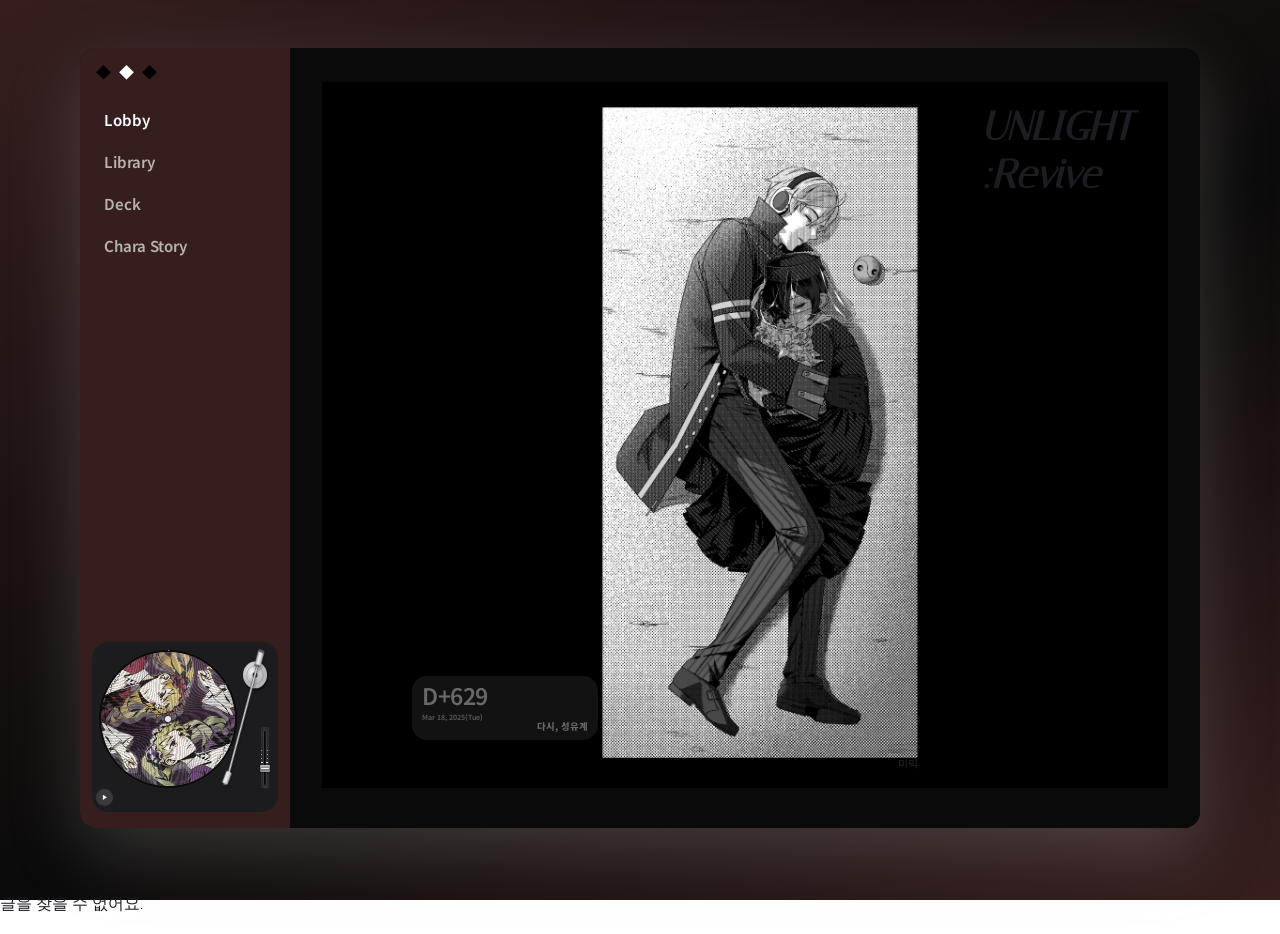
==== commit c445c976: "Add files via upload" ====
--- a/index.html
+++ b/index.html
@@ -1 +1 @@
-<!DOCTYPE html><html lang="ko"><head><meta charset="utf-8"><meta name="viewport" content="width=device-width,initial-scale=1"><title>캐나다쿠스타운</title><meta name="robots" content="noindex,nofollow,noarchive,noimageindex"><meta property="og:type" content="website"><meta property="og:title" content="캐나다쿠스타운"><meta property="og:locale" content="ko_KR"><link rel="preconnect" href="https://fonts.googleapis.com"><link rel="preconnect" href="https://fonts.gstatic.com" crossorigin><link rel="stylesheet" href="https://fonts.googleapis.com/css2?family=Noto+Sans+KR:wght@400;500;700&family=Italiana&family=Space+Grotesk:wght@400;700&display=swap" media="print" onload="this.media='all'"><noscript><link rel="stylesheet" href="https://fonts.googleapis.com/css2?family=Noto+Sans+KR:wght@400;500;700&family=Italiana&family=Space+Grotesk:wght@400;700&display=swap"></noscript><link rel="stylesheet" href="css/site.css"></head><body class="root-13"><main><section class="section-20"><div class="box-185"><nav class="box-186"><div class="box-187"><p class="text-142">◆</p><p class="text-143">◆</p><p class="text-144">◆</p></div><a class="link-35 mac-nav hvb fx fx-color open" data-ck="show" data-to=".box-190" data-grp=".box-189" role="tab" aria-selected="true" href="#">Lobby</a><a class="link-36 mac-nav hvb fx fx-color" data-ck="show" data-to=".box-194" data-grp=".box-189" role="tab" aria-selected="false" href="#">Library</a><a class="link-37 mac-nav hvb fx fx-color" data-ck="show" data-to=".box-195" data-grp=".box-189" role="tab" aria-selected="false" href="#">Deck</a><a class="link-38 mac-nav hvb fx fx-color" data-ck="show" data-to=".box-196" data-grp=".box-189" role="tab" aria-selected="false" href="#">Chara Story</a><div class="box-188"><div class="lp-3" data-lp="https://youtu.be/AUN0C5JP_jo?si=QZlOJSiENwIk0LTi" data-vol="30" data-cover="1"><div class="lp-rec" style="background-image:url('[data-uri]')"><i class="lp-hole"></i></div><svg class="lp-ring" viewBox="0 0 100 100"><circle cx="50" cy="50" r="49" pathLength="100" stroke-dasharray="0 100"/></svg><svg class="lp-tn" viewBox="0 0 680 558" preserveAspectRatio="none"><defs><linearGradient id="lpalp-3" x1="0" x2="1"><stop offset="0" stop-color="#8d8d93"/><stop offset=".4" stop-color="#f4f4f6"/><stop offset="1" stop-color="#a4a4aa"/></linearGradient><radialGradient id="lpblp-3" cx=".4" cy=".35"><stop offset="0" stop-color="#f1f1f3"/><stop offset="1" stop-color="#b3b3b9"/></radialGradient></defs><circle cx="596" cy="108" r="46" fill="rgba(0,0,0,.4)" transform="translate(3 7)"/><circle cx="596" cy="108" r="44" fill="url(#lpblp-3)"/><circle cx="596" cy="108" r="30" fill="none" stroke="#8e8e94" stroke-width="2"/><circle cx="596" cy="108" r="9" fill="#2a2a2d"/><g class="lp-arm"><g transform="translate(596 108) rotate(28.6)"><rect x="-11" y="-84" width="22" height="58" rx="4" fill="url(#lpalp-3)"/><rect x="-11" y="-84" width="22" height="7" rx="3" fill="#55555a"/><rect x="-11" y="-34" width="22" height="5" fill="#55555a"/><path d="M0 -26V336" fill="none" stroke="#26262a" stroke-width="8.5" stroke-linecap="round"/><path d="M0 -26V336" fill="none" stroke="#d3d3d8" stroke-width="5" stroke-linecap="round"/><path d="M-1.3 -20V332" fill="none" stroke="rgba(255,255,255,.85)" stroke-width="1.3" stroke-linecap="round"/><g transform="translate(0 332) rotate(6)"><rect x="-10" y="0" width="20" height="42" rx="3" fill="url(#lpalp-3)" stroke="rgba(255,255,255,.55)" stroke-width=".8"/><rect x="-7.5" y="3" width="2.6" height="36" rx="1.3" fill="rgba(255,255,255,.75)"/><rect x="-3" y="42" width="6" height="5" rx="1" fill="#6d6d73"/></g></g></g></g></svg><button type="button" class="lp-pl" aria-label="재생 / 일시정지"><svg viewBox="0 0 24 24" class="lp-i-play"><path d="M8 5v14l11-7z"/></svg><svg viewBox="0 0 24 24" class="lp-i-pause"><path d="M7 5h4v14H7zM13 5h4v14h-4z"/></svg></button><div class="lp-vol" role="slider" aria-label="볼륨" aria-valuemin="0" aria-valuemax="100" aria-valuenow="70" tabindex="0"><i class="lp-vt"></i><i class="lp-vk"></i></div><p class="lp-ti"></p><div class="lp-yt"></div></div></div></nav><div class="box-189"><div class="box-190" data-panel role="tabpanel"><div class="box-191"><h2 class="heading-39">UNLIGHT :Revive</h2><div class="stack-10"><img class="image-69" src="images/a28cu6m.webp" alt="" width="916" height="1600" srcset="images/a28cu6m-640.webp 640w, images/a28cu6m.webp 916w" sizes="100vw" fetchpriority="high" decoding="async"><h2 class="heading-40">미믹</h2></div></div></div><div class="box-194" data-panel role="tabpanel" hidden><section class="board-15 mac-diary" data-board="diary" data-view="line" data-src="notion" data-cats="top" data-limit="30" aria-label="다이어리 게시판"><ul class="bd-list" aria-live="polite"><li class="bd-msg">불러오는 중…</li></ul></section></div><div class="box-195" data-panel role="tabpanel" hidden><section class="board-16" data-board="gallery" data-view="photos" data-src="static" data-detail="post-2.html" data-limit="30" aria-label="사진 갤러리"><ul class="bd-list" aria-live="polite"><li class="bd-msg">불러오는 중…</li></ul></section></div><div class="box-196" data-panel role="tabpanel" hidden><section class="board-17 mac-prof" data-board="profile" data-view="profile" data-src="notion" data-detail="post.html" data-limit="10" aria-label="프로필 게시판"><ul class="bd-list" aria-live="polite"><li class="bd-msg">불러오는 중…</li></ul></section><section class="board-18 mac-tl" data-board="timeline" data-view="timeline" data-src="notion" data-fold="c" data-limit="30" aria-label="타임라인 게시판"><ul class="bd-list" aria-live="polite"><li class="bd-msg">불러오는 중…</li></ul></section></div></div></div></section></main><script src="js/config.js" defer></script><script src="js/site.js" defer></script></body></html>+<!DOCTYPE html><html lang="ko"><head><meta charset="utf-8"><meta name="viewport" content="width=1280"><title>캐나다쿠스타운</title><meta name="robots" content="noindex,nofollow,noarchive,noimageindex"><meta property="og:type" content="website"><meta property="og:title" content="캐나다쿠스타운"><meta property="og:locale" content="ko_KR"><link rel="preconnect" href="https://fonts.googleapis.com"><link rel="preconnect" href="https://fonts.gstatic.com" crossorigin><link rel="stylesheet" href="https://fonts.googleapis.com/css2?family=Cormorant+Garamond:wght@400;600&family=Italiana&family=Noto+Sans+KR:wght@400;500;700&display=swap" media="print" onload="this.media='all'"><noscript><link rel="stylesheet" href="https://fonts.googleapis.com/css2?family=Cormorant+Garamond:wght@400;600&family=Italiana&family=Noto+Sans+KR:wght@400;500;700&display=swap"></noscript><link rel="stylesheet" href="css/site.css"></head><body class="root-13"><main><div class="box-199"><div class="dday-4" data-dday="1" data-d="2025-03-18" data-inc="1" data-v="l"><div class="dd-i">♥</div><div class="dd-t">다시, 성유계</div><div class="dd-s">2025-03-18</div><div class="dd-n">D-0</div></div></div><section class="section-20"><div class="box-185"><nav class="box-186"><div class="box-187"><p class="text-142">◆</p><p class="text-143">◆</p><p class="text-144">◆</p></div><a class="link-35 mac-nav hvb fx fx-color open" data-ck="show" data-to=".box-190" data-grp=".box-189" role="tab" aria-selected="true" href="#">Lobby</a><a class="link-36 mac-nav hvb fx fx-color" data-ck="show" data-to=".box-194" data-grp=".box-189" role="tab" aria-selected="false" href="#">Library</a><a class="link-37 mac-nav hvb fx fx-color" data-ck="show" data-to=".box-195" data-grp=".box-189" role="tab" aria-selected="false" href="#">Deck</a><a class="link-38 mac-nav hvb fx fx-color" data-ck="show" data-to=".box-196" data-grp=".box-189" role="tab" aria-selected="false" href="#">Chara Story</a><div class="box-188"><div class="lp-3" data-lp="https://youtu.be/AUN0C5JP_jo?si=QZlOJSiENwIk0LTi" data-vol="30" data-cover="1"><div class="lp-rec" style="background-image:url('[data-uri]')"><i class="lp-hole"></i></div><svg class="lp-ring" viewBox="0 0 100 100"><circle cx="50" cy="50" r="49" pathLength="100" stroke-dasharray="0 100"/></svg><svg class="lp-tn" viewBox="0 0 680 558" preserveAspectRatio="none"><defs><linearGradient id="lpalp-3" x1="0" x2="1"><stop offset="0" stop-color="#8d8d93"/><stop offset=".4" stop-color="#f4f4f6"/><stop offset="1" stop-color="#a4a4aa"/></linearGradient><radialGradient id="lpblp-3" cx=".4" cy=".35"><stop offset="0" stop-color="#f1f1f3"/><stop offset="1" stop-color="#b3b3b9"/></radialGradient></defs><circle cx="596" cy="108" r="46" fill="rgba(0,0,0,.4)" transform="translate(3 7)"/><circle cx="596" cy="108" r="44" fill="url(#lpblp-3)"/><circle cx="596" cy="108" r="30" fill="none" stroke="#8e8e94" stroke-width="2"/><circle cx="596" cy="108" r="9" fill="#2a2a2d"/><g class="lp-arm"><g transform="translate(596 108) rotate(28.6)"><rect x="-11" y="-84" width="22" height="58" rx="4" fill="url(#lpalp-3)"/><rect x="-11" y="-84" width="22" height="7" rx="3" fill="#55555a"/><rect x="-11" y="-34" width="22" height="5" fill="#55555a"/><path d="M0 -26V336" fill="none" stroke="#26262a" stroke-width="8.5" stroke-linecap="round"/><path d="M0 -26V336" fill="none" stroke="#d3d3d8" stroke-width="5" stroke-linecap="round"/><path d="M-1.3 -20V332" fill="none" stroke="rgba(255,255,255,.85)" stroke-width="1.3" stroke-linecap="round"/><g transform="translate(0 332) rotate(6)"><rect x="-10" y="0" width="20" height="42" rx="3" fill="url(#lpalp-3)" stroke="rgba(255,255,255,.55)" stroke-width=".8"/><rect x="-7.5" y="3" width="2.6" height="36" rx="1.3" fill="rgba(255,255,255,.75)"/><rect x="-3" y="42" width="6" height="5" rx="1" fill="#6d6d73"/></g></g></g></g></svg><button type="button" class="lp-pl" aria-label="재생 / 일시정지"><svg viewBox="0 0 24 24" class="lp-i-play"><path d="M8 5v14l11-7z"/></svg><svg viewBox="0 0 24 24" class="lp-i-pause"><path d="M7 5h4v14H7zM13 5h4v14h-4z"/></svg></button><div class="lp-vol" role="slider" aria-label="볼륨" aria-valuemin="0" aria-valuemax="100" aria-valuenow="70" tabindex="0"><i class="lp-vt"></i><i class="lp-vk"></i></div><p class="lp-ti"></p><div class="lp-yt"></div></div></div></nav><div class="box-189"><div class="box-190" data-panel role="tabpanel"><div class="box-191"><h2 class="heading-39">UNLIGHT :Revive</h2><div class="stack-10"><img class="image-69" src="images/a28cu6m.webp" alt="" width="916" height="1600" srcset="images/a28cu6m-640.webp 640w, images/a28cu6m.webp 916w" sizes="100vw" fetchpriority="high" decoding="async"><h2 class="heading-40">미믹</h2></div></div></div><div class="box-194" data-panel role="tabpanel" hidden><section class="board-15 mac-diary" data-board="diary" data-view="line" data-src="notion" data-cats="top" data-limit="30" aria-label="다이어리 게시판"><ul class="bd-list" aria-live="polite"><li class="bd-msg">불러오는 중…</li></ul></section></div><div class="box-195" data-panel role="tabpanel" hidden><section class="board-16" data-board="gallery" data-view="photos" data-src="static" data-limit="30" aria-label="사진 갤러리"><ul class="bd-list" aria-live="polite"><li class="bd-msg">불러오는 중…</li></ul></section></div><div class="box-196" data-panel role="tabpanel" hidden><section class="board-17 mac-prof" data-board="profile" data-view="profile" data-src="notion" data-detail="post.html" data-limit="10" aria-label="프로필 게시판"><ul class="bd-list" aria-live="polite"><li class="bd-msg">불러오는 중…</li></ul></section><section class="board-18 mac-tl" data-board="timeline" data-view="timeline" data-src="notion" data-fold="c" data-limit="30" aria-label="타임라인 게시판"><ul class="bd-list" aria-live="polite"><li class="bd-msg">불러오는 중…</li></ul></section></div></div></div></section></main><script src="js/config.js" defer></script><script src="js/site.js" defer></script></body></html>
--- a/css/site.css
+++ b/css/site.css
@@ -1 +1 @@
-*,*::before,*::after{box-sizing:border-box}body{margin:0;-webkit-text-size-adjust:100%;overflow-x:clip}img,video,iframe{max-width:100%}img{height:auto}[hidden]{display:none!important}a{color:inherit}form input,form textarea{width:100%;padding:12px 14px;border:1px solid #cfd0d8;border-radius:10px;font:inherit;background:#fff;color:#111}form button{padding:12px 20px;border:0;border-radius:10px;background:#111;color:#fff;font:inherit;font-weight:600;cursor:pointer}[data-ck]{cursor:pointer}.fx{transition:translate .25s,scale .25s,rotate .25s,filter .25s,box-shadow .25s,background-color .25s,color .25s,opacity .25s,border-color .25s}.fx-grow:hover,.fx-grow.sim{scale:1.06}.fx-color:hover,.fx-color.sim{}@media (prefers-reduced-motion:reduce){.fx,.an{transition:none!important;animation:none!important}}.bd-list{list-style:none;margin:0;padding:0;display:flex;flex-direction:column;gap:10px}.bd-item{border:1px solid rgba(128,128,140,.3);border-radius:12px;overflow:hidden}.bd-item summary{display:flex;justify-content:space-between;gap:12px;padding:14px 16px;cursor:pointer;list-style:none;font-weight:600}.bd-item summary::-webkit-details-marker{display:none}.bd-t{flex:1;min-width:0;overflow-wrap:anywhere;margin:0;font-size:inherit}.bd-n{display:none}.bd-item time{font-weight:400;font-size:.85em;opacity:.6;white-space:nowrap}.bd-b{padding:0 16px 16px;white-space:pre-wrap;line-height:1.7;overflow-wrap:anywhere}.bd-b img{display:block;max-width:100%;margin-top:12px;border-radius:8px}.bd-msg{opacity:.6;padding:8px 2px}.bd-item article{display:flex;flex-direction:column;gap:8px}.bd-item article>.bd-img{display:block;width:100%;aspect-ratio:4/3;object-fit:cover;border-radius:10px}.bd-item article>.bd-b{padding:0}[data-view=line] .bd-list{gap:0}[data-view=line] .bd-item{border:0;border-bottom:1px solid rgba(128,128,140,.3);border-radius:0}[data-view=line] .bd-item summary{padding-left:2px;padding-right:2px}[data-view=table] .bd-list{gap:0;border-top:2px solid currentColor}[data-view=table] .bd-item{border:0;border-bottom:1px solid rgba(128,128,140,.3);border-radius:0}[data-view=table] .bd-item summary{display:grid;grid-template-columns:3em 1fr auto;align-items:baseline;padding:12px 6px;font-weight:500}[data-view=table] .bd-n{display:block;opacity:.55;font-weight:400}[data-view=table] .bd-b{padding:4px 6px 18px 3.4em}[data-view=cards] .bd-list{display:grid;grid-template-columns:repeat(auto-fill,minmax(240px,1fr));gap:16px}[data-view=cards] .bd-item{background:rgba(128,128,140,.07);padding:12px}[data-view=cards] .bd-t{font-weight:600}[data-view=feed] .bd-list{gap:48px}[data-view=feed] .bd-item{border:0;border-radius:0;overflow:visible}[data-view=feed] .bd-item time{order:-2;font-size:.85em}[data-view=feed] .bd-t{order:-1;font-size:1.6em;line-height:1.3;font-weight:700}[data-view=feed] .bd-item article>.bd-img{aspect-ratio:auto;height:auto}[data-view=gallery] .bd-list{flex-direction:row;gap:20px;overflow-x:auto;scroll-snap-type:x mandatory;padding-bottom:14px;-webkit-overflow-scrolling:touch}[data-view=gallery] .bd-item{flex:0 0 min(300px,78%);scroll-snap-align:center;border:0;border-radius:0;overflow:visible}[data-view=gallery] .bd-item article>.bd-img{aspect-ratio:4/5;border-radius:6px}[data-view=gallery] .bd-t{font-weight:600}[data-view=gallery] .bd-list:focus-visible{outline:2px solid currentColor;outline-offset:4px}[data-view=photos] .bd-list{display:grid;grid-template-columns:repeat(auto-fill,minmax(min(190px,44%),1fr));gap:10px}[data-view=photos] .bd-item{background:none;padding:0;border:0;border-radius:14px;overflow:hidden}[data-view=photos] .bd-item article>:not(.bd-img){display:none}[data-view=photos] .bd-item:not(:has(.bd-img)){display:none}[data-view=photos] .bd-item article>.bd-img{display:block;width:100%;height:auto;aspect-ratio:1;object-fit:cover;border-radius:0;transition:transform .35s ease}[data-view=photos] .bd-item:hover article>.bd-img{transform:scale(1.05)}[data-view=photos] .bd-item.bd-lb{cursor:zoom-in}[data-view=photos] .bd-item.bd-lb:focus-visible{outline:2px solid currentColor;outline-offset:2px}[data-view=profile] .bd-list{display:grid;grid-template-columns:repeat(auto-fit,minmax(130px,1fr));max-width:480px;margin-left:auto;margin-right:auto;gap:12px}[data-view=profile] .bd-item{border:0;border-radius:18px;background:rgba(128,128,140,.08);padding:14px;overflow:hidden}[data-view=profile] .bd-item article{gap:6px;text-align:center;align-items:center}[data-view=profile] .bd-item article>.bd-img{aspect-ratio:1;width:100%;border-radius:14px;margin-bottom:6px}[data-view=profile] .bd-item time{display:none}[data-view=profile] .bd-cat{opacity:1;font-size:.72em;letter-spacing:.08em;text-transform:uppercase;padding:2px 10px;border-radius:999px;background:rgba(128,128,140,.18);margin:0}[data-view=profile] .bd-t{font-size:1.2em;font-weight:800;order:0}[data-view=profile] .bd-item article>.bd-b{font-size:.9em;opacity:.85;line-height:1.7;text-align:center;word-break:keep-all}[data-view=timeline] .bd-list{gap:0;position:relative;padding:0}[data-view=timeline] .bd-list::before{content:"";position:absolute;left:50%;top:0;bottom:0;width:2px;margin-left:-1px;background:rgba(128,128,140,.3)}[data-view=timeline] .bd-item{border:0;border-radius:0;overflow:visible;padding:0 0 28px;width:calc(50% - 28px);box-sizing:border-box;text-align:right;position:relative}[data-view=timeline] .bd-item:nth-child(even){margin-left:calc(50% + 28px);text-align:left}[data-view=timeline] .bd-item:last-child{padding-bottom:4px}[data-view=timeline] .bd-item::before{content:"";position:absolute;right:-35px;top:.35em;width:12px;height:12px;border-radius:50%;background:currentColor;box-shadow:0 0 0 4px rgba(128,128,140,.18)}[data-view=timeline] .bd-item:nth-child(even)::before{right:auto;left:-35px}[data-view=timeline] .bd-item::after{content:"";position:absolute;right:-24px;top:calc(.35em + 5px);width:24px;height:2px;background:rgba(128,128,140,.3)}[data-view=timeline] .bd-item:nth-child(even)::after{right:auto;left:-24px}[data-view=timeline] .bd-item article>.bd-img{margin-left:auto}[data-view=timeline] .bd-item:nth-child(even) article>.bd-img{margin-left:0}@media (max-width:479px){[data-view=timeline] .bd-item{width:calc(50% - 18px);font-size:.92em}[data-view=timeline] .bd-item:nth-child(even){margin-left:calc(50% + 18px)}[data-view=timeline] .bd-item::before{right:-24px;width:10px;height:10px;box-shadow:0 0 0 3px rgba(128,128,140,.18)}[data-view=timeline] .bd-item:nth-child(even)::before{left:-24px}[data-view=timeline] .bd-item::after{right:-18px;width:18px}[data-view=timeline] .bd-item:nth-child(even)::after{left:-18px}}[data-view=timeline] .bd-item article{gap:3px}[data-view=timeline] .bd-item time{order:-2;font-size:.8em;font-weight:700;letter-spacing:.04em;opacity:.65}[data-view=timeline] .bd-cat{order:-3;margin:0;font-size:.72em;letter-spacing:.06em;text-transform:uppercase}[data-view=timeline] .bd-t{order:-1;font-size:1.1em;font-weight:700}[data-view=timeline] .bd-item article>.bd-b{line-height:1.7}[data-view=timeline] .bd-tg{cursor:pointer;-webkit-tap-highlight-color:transparent}[data-view=timeline] .bd-tg::after{content:"";display:inline-block;width:.38em;height:.38em;border:solid currentColor;border-width:0 2px 2px 0;transform:rotate(45deg);margin-left:.6em;vertical-align:.18em;opacity:.55;transition:transform .25s}[data-view=timeline] .bd-open .bd-tg::after{transform:rotate(-135deg);vertical-align:-.05em}[data-view=timeline] .bd-tg:focus-visible{outline:2px solid currentColor;outline-offset:3px;border-radius:4px}[data-view=timeline] .bd-item article>.bd-img{aspect-ratio:auto;height:auto;max-width:320px;border-radius:10px;margin-top:6px}[data-view=orbitline].ot-on{min-height:calc(100vh + var(--otn,0)*58vh);min-height:calc(100svh + var(--otn,0)*58svh)}[data-view=orbitline] .ot-on .bd-list,[data-view=orbitline].ot-on .bd-list{position:absolute;width:1px;height:1px;margin:-1px;overflow:hidden;clip:rect(0,0,0,0);white-space:nowrap}[data-view=orbitline] .ot-st{position:sticky;top:0;height:100vh;height:100svh;min-height:480px;display:grid;grid-template-columns:minmax(0,1.15fr) minmax(0,.85fr);align-items:center;column-gap:3vw;padding:0 4vw;box-sizing:border-box}[data-view=orbitline] .ot-sample{position:relative;height:auto;min-height:0;padding:12px 0}[data-view=orbitline] .ot-svg{width:min(100%,86vh);height:auto;aspect-ratio:1;justify-self:center;overflow:visible}[data-view=orbitline] .ot-sample .ot-svg{width:min(100%,320px)}[data-view=orbitline] .ot-ring{fill:none;stroke:currentColor;stroke-opacity:.2;stroke-width:1}[data-view=orbitline] .ot-ring.ot-d{stroke-dasharray:2 6;stroke-opacity:.34}[data-view=orbitline] .ot-tk line{stroke:currentColor;stroke-opacity:.4;stroke-width:1}[data-view=orbitline] .ot-core{fill:currentColor}[data-view=orbitline] .ot-ld{stroke:currentColor;stroke-opacity:.45;stroke-width:1;stroke-dasharray:1 5}[data-view=orbitline] .ot-path{fill:none;stroke:currentColor;stroke-opacity:.38;stroke-width:1;stroke-dasharray:3 5}[data-view=orbitline] .ot-dot{fill:currentColor;fill-opacity:.32;stroke:transparent;stroke-width:16px;cursor:pointer;outline:none}[data-view=orbitline] .ot-dot.past{fill-opacity:.62}[data-view=orbitline] .ot-dot.on{fill-opacity:1}[data-view=orbitline] .ot-dot:focus-visible{stroke:currentColor;stroke-opacity:.6;stroke-width:2px}[data-view=orbitline] .ot-halo{fill:none;stroke:currentColor;stroke-opacity:.7;stroke-width:1}[data-view=orbitline] .ot-lb{font:10px ui-monospace,Menlo,Consolas,monospace;fill:currentColor;fill-opacity:.55;letter-spacing:.08em;pointer-events:none}[data-view=orbitline] .ot-cap{padding:0 0 0 2vw;max-width:460px}[data-view=orbitline] .ot-n{font:11px ui-monospace,Menlo,Consolas,monospace;letter-spacing:.24em;opacity:.5}[data-view=orbitline] .ot-dt{font:12px ui-monospace,Menlo,Consolas,monospace;letter-spacing:.14em;opacity:.65;margin-top:20px}[data-view=orbitline] .ot-tt{font:400 clamp(28px,3.4vw,46px)/1.15 Georgia,"Times New Roman",serif;letter-spacing:-.02em;margin:10px 0 16px;padding:0}[data-view=orbitline] .ot-bd{font-size:14px;line-height:1.9;opacity:.75;white-space:pre-line;max-height:34vh;overflow:hidden}[data-view=orbitline] .ot-hint{font:10px ui-monospace,Menlo,Consolas,monospace;letter-spacing:.22em;opacity:.4;margin-top:30px}[data-view=orbitline] .ot-in .ot-dt,[data-view=orbitline] .ot-in .ot-tt,[data-view=orbitline] .ot-in .ot-bd{animation:otf .5s ease both}@keyframes otf{from{opacity:0;transform:translateY(10px)}to{opacity:var(--o,1);transform:none}}@media (max-width:760px){[data-view=orbitline] .ot-st{grid-template-columns:1fr;align-content:center;row-gap:8px;padding:0 20px}[data-view=orbitline] .ot-svg{width:min(100%,46svh)}[data-view=orbitline] .ot-lb{font-size:17px}[data-view=orbitline] .ot-cap{padding:0;max-width:none}[data-view=orbitline] .ot-bd{max-height:22svh;font-size:13px}[data-view=orbitline] .ot-hint{display:none}}@media (prefers-reduced-motion:reduce){[data-view=orbitline] .ot-in .ot-dt,[data-view=orbitline] .ot-in .ot-tt,[data-view=orbitline] .ot-in .ot-bd{animation:none}}[data-view=profile] .bd-list{}[data-view=custom] .bd-item{border:0;border-radius:0;overflow:visible;min-width:0}[data-lay=grid2] .bd-list{display:grid;grid-template-columns:repeat(2,minmax(0,1fr))}[data-lay=grid3] .bd-list{display:grid;grid-template-columns:repeat(3,minmax(0,1fr))}[data-lay=grid4] .bd-list{display:grid;grid-template-columns:repeat(4,minmax(0,1fr))}[data-lay=scroll] .bd-list{flex-direction:row;overflow-x:auto;scroll-snap-type:x mandatory;padding-bottom:14px;-webkit-overflow-scrolling:touch}[data-lay=scroll] .bd-item{flex:0 0 auto;scroll-snap-align:center}[data-bind=body]{white-space:pre-wrap}.bd-item{position:relative}.bd-a{position:absolute;top:0;right:0;bottom:0;left:0;z-index:1;border-radius:inherit}.bd-a:focus-visible{outline:2px solid currentColor;outline-offset:-2px}.bd-more{display:inline-block;margin-top:10px;font-size:.9em;text-decoration:underline;color:inherit}@media (max-width:359px){[data-view=profile] .bd-list{grid-template-columns:1fr}}@media (max-width:991px){[data-lay=grid4] .bd-list{grid-template-columns:repeat(2,minmax(0,1fr))}}@media (max-width:479px){[data-lay=grid2] .bd-list,[data-lay=grid3] .bd-list,[data-lay=grid4] .bd-list{grid-template-columns:1fr}}.bd-cats{display:flex;flex-wrap:wrap;gap:8px;margin:0 0 16px}.bd-cb,.bd-cats>button{font:inherit;color:inherit;background:transparent;border:1px solid rgba(128,128,140,.3);border-radius:999px;padding:6px 14px;cursor:pointer;display:inline-flex;gap:6px;align-items:center}.bd-cats small{opacity:.6;font-size:.85em}.bd-cats [aria-pressed=true]{background:rgba(128,128,140,.22);font-weight:700;border-color:transparent}.bd-cb:focus-visible,.bd-cats>button:focus-visible{outline:2px solid currentColor;outline-offset:2px}.bd-cat{display:inline-block;font-size:.8em;font-weight:700;opacity:.7;margin-bottom:2px}[data-cats=left]{display:grid;grid-template-columns:180px minmax(0,1fr);column-gap:24px}[data-cats=left]>*:not(.bd-cats){grid-column:2}[data-cats=left]>.bd-cats{grid-column:1;grid-row:1 / span 99;align-self:start;flex-direction:column;flex-wrap:nowrap;gap:2px;margin:0;padding-right:14px;border-right:1px solid rgba(128,128,140,.3)}[data-cats=left] .bd-cats>button{border:0;border-radius:8px;justify-content:space-between;padding:8px 10px;text-align:left}@media (max-width:640px){[data-cats=left]{display:block}[data-cats=left]>.bd-cats{flex-direction:row;flex-wrap:wrap;border:0;padding:0;margin:0 0 16px;gap:8px}[data-cats=left] .bd-cats>button{border:1px solid rgba(128,128,140,.3);border-radius:999px;justify-content:flex-start}}[data-catnav]{position:relative}.cn-b{font:inherit;color:inherit;background:transparent;border:1px solid rgba(128,128,140,.3);border-radius:10px;padding:8px 14px;cursor:pointer;display:flex;justify-content:space-between;gap:10px;align-items:center;width:100%;text-align:left}.cn-b::after{content:"\25BE";opacity:.6;transition:transform .15s}.cn-b[aria-expanded=true]::after{transform:rotate(180deg)}.cn-b:focus-visible,.cn-l a:focus-visible{outline:2px solid currentColor;outline-offset:2px}.cn-l{list-style:none;margin:0;padding:6px 0 0}.cn-l[hidden]{display:none}.cn-l a{display:flex;justify-content:space-between;gap:10px;padding:7px 10px;border-radius:8px;color:inherit;text-decoration:none}.cn-l a:hover,.cn-l a[aria-current]{background:rgba(128,128,140,.18)}.cn-l a[aria-current]{font-weight:700}.cn-l small{opacity:.6}[data-cstyle=fold] .cn-b{border:0;padding:6px 2px;font-weight:700}[data-cstyle=drop] .cn-l{position:absolute;left:0;top:calc(100% + 6px);min-width:100%;z-index:30;padding:6px;background:Canvas;color:CanvasText;border:1px solid rgba(128,128,140,.3);border-radius:12px;box-shadow:0 10px 30px rgba(0,0,0,.15)}.bd-item.bd-cur{background:rgba(128,128,140,.14);box-shadow:inset 3px 0 0 currentColor;padding:10px 12px;margin:-10px -12px;border-radius:8px}[data-prev="1"] .bd-item article>.bd-b,[data-prev="1"] [data-bind=body]{display:-webkit-box;-webkit-box-orient:vertical;-webkit-line-clamp:1;overflow:hidden}[data-prev="2"] .bd-item article>.bd-b,[data-prev="2"] [data-bind=body]{display:-webkit-box;-webkit-box-orient:vertical;-webkit-line-clamp:2;overflow:hidden}[data-prev="3"] .bd-item article>.bd-b,[data-prev="3"] [data-bind=body]{display:-webkit-box;-webkit-box-orient:vertical;-webkit-line-clamp:3;overflow:hidden}.lp-rec{position:absolute;left:5%;top:6.1%;width:72%;aspect-ratio:1;border-radius:50%;background:radial-gradient(circle,#2f4a4d,#16282b) center/cover;box-shadow:0 0 0 1.2cqw #0c0c0d,0 0 0 1.4cqw #2a2a2d;animation:lpspin 9s linear infinite;animation-play-state:paused}.lp-rec::after{content:"";position:absolute;inset:0;border-radius:50%;background:repeating-radial-gradient(circle,rgba(0,0,0,.16) 0 .25cqw,rgba(255,255,255,.05) .25cqw .5cqw),conic-gradient(from 20deg,rgba(255,255,255,.12),transparent 20%,rgba(255,255,255,.1) 50%,transparent 70%,rgba(255,255,255,.12))}.lp-hole{position:absolute;left:50%;top:50%;width:3.2cqw;height:3.2cqw;margin:-1.6cqw 0 0 -1.6cqw;border-radius:50%;background:#e8e8ea;z-index:2;box-shadow:0 0 0 .8cqw rgba(0,0,0,.35)}.lp-ring{position:absolute;left:3.56%;top:4.3%;width:75%;aspect-ratio:1;transform:rotate(-90deg);pointer-events:none;z-index:2;overflow:visible}.lp-ring circle{fill:none;stroke:currentColor;stroke-width:.55;stroke-linecap:round;transition:stroke-dasharray .5s linear}.lp-tn{position:absolute;left:0;top:0;width:100%;height:100%;pointer-events:none;z-index:3;overflow:visible}.lp-arm{transform-origin:596px 108px;transform:rotate(-12deg);transition:transform 1s cubic-bezier(.4,0,.2,1);filter:drop-shadow(0 6px 5px rgba(0,0,0,.35))}.on .lp-arm{transform:rotate(0deg)}.lp-vol{position:absolute;right:5%;top:50%;width:4.2%;height:36%;touch-action:none;cursor:ns-resize;z-index:4;outline:none}.lp-vt{position:absolute;left:0;right:0;top:0;bottom:0;border-radius:.9cqw;background:linear-gradient(90deg,rgba(255,255,255,.04),rgba(255,255,255,.11) 50%,rgba(255,255,255,.04));box-shadow:inset 0 0 0 .25cqw rgba(255,255,255,.1),inset 0 .4cqw .8cqw rgba(0,0,0,.45)}.lp-vt::before{content:"";position:absolute;left:50%;top:6%;bottom:6%;width:.9cqw;margin-left:-.45cqw;border-radius:1cqw;background:linear-gradient(90deg,#020202,#1a1a1c);box-shadow:0 0 0 .2cqw rgba(255,255,255,.14),inset 0 .2cqw .3cqw rgba(0,0,0,.8)}.lp-vt::after{content:"";position:absolute;left:6%;right:6%;top:6%;bottom:6%;background:repeating-linear-gradient(180deg,rgba(255,255,255,.5) 0 .2cqw,transparent .2cqw 2.1cqw) left/18% 100% no-repeat,repeating-linear-gradient(180deg,rgba(255,255,255,.5) 0 .2cqw,transparent .2cqw 2.1cqw) right/18% 100% no-repeat,repeating-linear-gradient(180deg,rgba(255,255,255,.85) 0 .25cqw,transparent .25cqw 8.4cqw) left/30% 100% no-repeat,repeating-linear-gradient(180deg,rgba(255,255,255,.85) 0 .25cqw,transparent .25cqw 8.4cqw) right/30% 100% no-repeat}.lp-vk{position:absolute;left:-14%;width:128%;height:12%;top:26.4%;border-radius:.7cqw;background:repeating-linear-gradient(180deg,rgba(0,0,0,.28) 0 .15cqw,transparent .15cqw .55cqw),linear-gradient(180deg,#c3c3c8,#76767c 48%,#5c5c61 52%,#a1a1a7);box-shadow:0 .5cqw 1cqw rgba(0,0,0,.55),inset 0 .15cqw .15cqw rgba(255,255,255,.5)}.lp-vk::after{content:"";position:absolute;left:10%;right:10%;top:50%;height:.4cqw;margin-top:-.2cqw;background:#f4f4f7;border-radius:1cqw;box-shadow:0 0 .6cqw rgba(255,255,255,.5)}.lp-ti{position:absolute;left:13.5%;bottom:5.4%;width:44%;margin:0;font-size:2.6cqw;line-height:1.3;opacity:.85;white-space:nowrap;overflow:hidden;text-overflow:ellipsis;z-index:4}.on .lp-rec{animation-play-state:running}.lp-pl{position:absolute;left:2.4%;bottom:3.6%;width:9%;aspect-ratio:1;border:0;padding:0;cursor:pointer;color:inherit;background:#3a3a3d;border-radius:50%;display:flex;align-items:center;justify-content:center;transition:background .2s,transform .15s;z-index:4}.lp-pl:hover{background:#505055;transform:scale(1.06)}.lp-pl svg{width:52%;height:52%;fill:currentColor}.lp-i-pause{display:none}.on .lp-i-pause{display:block}.on .lp-i-play{display:none}[data-mp]{display:flex;flex-direction:column;justify-content:center;gap:10px;padding:14px 18px 12px}.mp-top{display:flex;align-items:center;gap:12px}.mp-art{flex:0 0 46px;width:46px;height:46px;border-radius:10px;background:#d9dae0 center/cover;box-shadow:inset 0 0 0 1px rgba(0,0,0,.06)}.mp-m{flex:1;min-width:0}.mp-t{margin:0;font-size:15px;font-weight:700;line-height:1.3;white-space:nowrap;overflow:hidden;text-overflow:ellipsis}.mp-a{margin:1px 0 0;font-size:13px;color:#8a8a90;white-space:nowrap;overflow:hidden;text-overflow:ellipsis;min-height:1.3em}.mp-eq{display:flex;align-items:flex-end;gap:2px;height:16px;flex:0 0 auto;opacity:.45}.mp-eq b{display:block;width:3px;height:40%;border-radius:2px;background:currentColor}.on .mp-eq b{animation:mpeq .9s ease-in-out infinite alternate}.mp-eq b:nth-child(2){animation-delay:-.3s!important;height:80%}.mp-eq b:nth-child(3){animation-delay:-.6s!important;height:55%}.mp-eq b:nth-child(4){animation-delay:-.15s!important;height:70%}.mp-tm{display:flex;align-items:center;gap:8px;font-size:11px;color:#8a8a90;font-variant-numeric:tabular-nums}.mp-bar{position:relative;flex:1;height:6px;border-radius:3px;background:#cfcfd4;overflow:hidden;cursor:pointer}.mp-bar i{display:block;height:100%;width:0;background:#76767b;border-radius:3px;transition:width .5s linear}.mp-c{position:relative;display:grid;grid-template-columns:minmax(0,1fr) auto minmax(24px,1fr);align-items:center}.mp-ct{display:flex;align-items:center;justify-content:center;gap:clamp(10px,8cqw,34px);grid-column:2}.mp-vw{display:flex;flex:none;grid-column:3;justify-self:end}.mp-vb{border:0;padding:3px;background:transparent;color:inherit;opacity:.55;cursor:pointer;display:flex;border-radius:6px;transition:opacity .15s}.mp-vb:hover,.mp-vb[aria-expanded="true"]{opacity:1}.mp-vb svg{width:18px;height:18px;fill:currentColor}.mp-vp{position:absolute;right:-4px;bottom:calc(100% + 8px);padding:9px 12px;border-radius:12px;background:#fff;box-shadow:0 4px 18px rgba(0,0,0,.2),0 0 0 1px rgba(0,0,0,.06);z-index:30}.mp-vp[hidden]{display:none}.mp-vr{-webkit-appearance:none;appearance:none;display:block;width:110px;height:4px;border-radius:2px;background:#cfcfd4;outline:none;cursor:pointer;margin:0}.mp-vr::-webkit-slider-thumb{-webkit-appearance:none;width:14px;height:14px;border-radius:50%;background:#555;border:0}.mp-vr::-moz-range-thumb{width:14px;height:14px;border-radius:50%;background:#555;border:0}.mp-pr,.mp-pl,.mp-nx{border:0;padding:0;background:transparent;color:inherit;cursor:pointer;display:flex;align-items:center;justify-content:center;transition:transform .15s,opacity .15s}.mp-pr:hover,.mp-pl:hover,.mp-nx:hover{transform:scale(1.1)}.mp-pr svg,.mp-nx svg{width:clamp(22px,11cqw,28px);height:clamp(22px,11cqw,28px);fill:currentColor}.mp-pl svg{width:clamp(24px,12cqw,30px);height:clamp(24px,12cqw,30px);fill:currentColor}.lp-yt{position:absolute;left:0;top:0;width:200px;height:200px;opacity:0;pointer-events:none;z-index:-1}@keyframes mpeq{from{height:25%}to{height:100%}}@keyframes lpspin{to{transform:rotate(360deg)}}@media (prefers-reduced-motion:reduce){.lp-rec{animation:none!important}}.hvb,.hvt{transition:background-color .18s ease,color .18s ease}.hvb:hover{background-color:var(--hvb)!important}.hvt:hover{color:var(--hvt)!important}body.root-13{font-family:'Noto Sans KR',sans-serif;color:#1c1c22;background-color:#ffffff;font-size:16px;line-height:1.6;background-image:linear-gradient(150deg,#371E1E 0%,#0A0A0A 55%,#371E1E 100%);background-attachment:fixed;display:flex;flex-direction:column;min-height:100vh}.section-20{display:flex;flex-direction:column;align-items:center;padding-top:48px;padding-right:20px;padding-bottom:48px;padding-left:20px;width:100%;flex:1;justify-content:center}.box-185{display:flex;flex-direction:row;gap:0;padding-top:0;padding-right:0;padding-bottom:0;padding-left:0;width:1120px;max-width:100%;height:min(780px,calc(100vh - 96px));min-height:480px;border-radius:16px;overflow:hidden;box-shadow:0 24px 70px rgba(183,180,174,.25);font-family:-apple-system,BlinkMacSystemFont,"Helvetica Neue","Noto Sans KR",sans-serif;background-color:#0A0A0A}.box-186{display:flex;flex-direction:column;gap:4px;padding-top:16px;padding-right:12px;padding-bottom:16px;padding-left:12px;width:210px;flex-shrink:0;background-color:#371E1E}.box-187{display:flex;flex-direction:row;gap:8px;padding-top:0;padding-right:4px;padding-bottom:18px;padding-left:4px;flex-shrink:0;width:auto}.text-142{margin-top:0;margin-right:0;margin-bottom:0;margin-left:0;font-size:15px;line-height:1;color:#000000;width:auto;flex-shrink:0;flex-grow:0}.text-143{margin-top:0;margin-right:0;margin-bottom:0;margin-left:0;font-size:15px;line-height:1;color:#ffffff;width:auto;flex-shrink:0;flex-grow:0}.text-144{margin-top:0;margin-right:0;margin-bottom:0;margin-left:0;font-size:15px;line-height:1;color:#000000;width:auto;flex-shrink:0;flex-grow:0}.link-35{color:#B7B4AE;text-decoration:none;width:fit-content;font-weight:600;font-size:15px;padding-top:7px;padding-right:12px;padding-bottom:7px;padding-left:12px;border-radius:8px;display:block;--hvb:#726E68}.link-36{color:#B7B4AE;text-decoration:none;width:fit-content;font-weight:600;font-size:15px;padding-top:7px;padding-right:12px;padding-bottom:7px;padding-left:12px;border-radius:8px;display:block;--hvb:#726E68}.link-37{color:#B7B4AE;text-decoration:none;width:fit-content;font-weight:600;font-size:15px;padding-top:7px;padding-right:12px;padding-bottom:7px;padding-left:12px;border-radius:8px;display:block;--hvb:#726E68}.link-38{color:#B7B4AE;text-decoration:none;width:fit-content;font-weight:600;font-size:15px;padding-top:7px;padding-right:12px;padding-bottom:7px;padding-left:12px;border-radius:8px;display:block;--hvb:#726E68}.box-188{display:flex;flex-direction:column;width:100%;height:170px;margin-top:auto;flex-shrink:0;padding-top:0;padding-right:0;padding-bottom:0;padding-left:0;border-radius:16px;overflow:hidden;background-color:#33312F;background-size:cover;background-position:center}.lp-3{position:relative;width:auto;max-width:520px;aspect-ratio:680/558;background-color:#1c1c1e;color:#ffffff;border-radius:6%;overflow:hidden;container-type:inline-size;grid-column:span 2;grid-row:span 1;--ac:#B7B4AE;--tx2:#B7B4AE;height:180px}.box-189{display:flex;flex-direction:column;gap:12px;padding-top:34px;padding-right:32px;padding-bottom:40px;padding-left:32px;flex:1;min-width:0;background-color:#0A0A0A;overflow-y:auto}.box-190{display:flex;flex-direction:column;gap:14px;padding-top:32px;padding-right:24px;padding-bottom:32px;padding-left:24px;flex:1 1 auto;justify-content:center;background-color:#000000}.box-191{position:relative;display:flex;flex-direction:column;gap:12px;padding-top:0;padding-right:0;padding-bottom:0;padding-left:0;container-type:inline-size;width:100%;max-width:1000px;height:555px}.heading-39{position:absolute;margin-top:0px;margin-right:0px;margin-bottom:0px;margin-left:0px;font-size:40px;font-weight:700;line-height:1.2;margin:0;width:175px;font-style:italic;font-family:'Italiana',serif;left:635px;top:-55px}.stack-10{position:relative;position:absolute;display:grid;grid-template-columns:repeat(6,minmax(0,1fr));gap:14px;grid-auto-rows:calc((100cqw - 70px) / 6 * 1.15);grid-auto-flow:row dense;width:798px;height:447px;left:0px;top:108px;margin-top:0px;margin-right:0px;margin-bottom:0px;margin-left:0px}.image-69{position:absolute;display:block;width:430px;height:693px;max-width:100%;border-width:0;grid-column:span 2;grid-row:span 2;border-radius:20px;overflow:hidden;min-height:527px;left:199px;top:-178px;margin-top:0px;margin-right:0px;margin-bottom:0px;margin-left:0px;object-fit:cover}.heading-40{position:absolute;margin-top:0;margin-right:0;margin-bottom:0;margin-left:0;font-size:10px;line-height:1.2;left:552px;top:492px;width:49px;height:32px;font-family:'Italiana',serif}.box-194{display:flex;flex-direction:column;gap:14px;padding-top:0;padding-right:0;padding-bottom:0;padding-left:0}.board-15{width:100%;max-width:none;color:#B7B4AE;--bd-cat:#371E1E;--bd-catc:#B7B4AE;--bd-cat-on:#B7B4AE;--bd-cat-onc:#0A0A0A;--bd-card:#33312F;--bd-tx:#B7B4AE;--bd-tx2:#B7B4AE}.board-15.board-15 .bd-cats>button,.board-15.board-15 .bd-cb{background:#371E1E;color:#B7B4AE}.board-15.board-15 .bd-cats>button:hover{background:#371E1E;filter:brightness(.94)}.board-15.board-15 .bd-cats>button[aria-pressed=true],.board-15.board-15 .bd-cb[aria-pressed=true]{background:#B7B4AE;color:#0A0A0A}.board-15.board-15 .bd-item{background:#33312F}.board-15.board-15 .bd-item summary,.board-15.board-15 .bd-b,.board-15.board-15 .bd-t{color:#B7B4AE}.board-15.board-15 .bd-item time,.board-15.board-15 .bd-msg{color:#B7B4AE}.box-195{display:flex;flex-direction:column;gap:14px;padding-top:0;padding-right:0;padding-bottom:0;padding-left:0}.board-16{width:100%;max-width:none}.box-196{display:flex;flex-direction:column;gap:28px;padding-top:0;padding-right:0;padding-bottom:0;padding-left:0}.board-17{width:100%;max-width:none;color:#B7B4AE}.board-18{width:100%;max-width:none;color:#B7B4AE}body.root-12{font-family:'Noto Sans KR',sans-serif;color:#1c1c22;background-color:#ffffff;font-size:16px;line-height:1.6;background-image:linear-gradient(160deg,#eef2ff,#fdf2f8)}.section-19{display:flex;flex-direction:column;align-items:center;padding-top:72px;padding-right:20px;padding-bottom:72px;padding-left:20px;width:100%;min-height:100vh}.container-14{display:flex;flex-direction:column;gap:22px;width:100%;max-width:420px;align-items:center}.box-183{display:flex;flex-direction:column;gap:10px;padding-top:16px;padding-right:16px;padding-bottom:16px;padding-left:16px;align-items:center}.image-63{display:block;width:120px;height:120px;max-width:100%;border-width:0;border-radius:50%;object-fit:cover}.heading-36{margin-top:0;margin-right:0;margin-bottom:0;margin-left:0;font-size:26px;font-weight:700;line-height:1.2}.text-141{margin-top:0;margin-right:0;margin-bottom:0;margin-left:0;font-size:17px;line-height:1.7;color:#666666;text-align:center}.box-184{display:flex;flex-direction:column;gap:12px;padding-top:0;padding-right:0;padding-bottom:0;padding-left:0;width:100%;max-width:420px}.button-21{display:inline-block;width:100%;padding-top:12px;padding-right:24px;padding-bottom:12px;padding-left:24px;background-color:#ffffff;color:#111111;border-radius:10px;text-decoration:none;font-weight:600;text-align:center;border-width:1px;border-style:solid;border-color:#d9d9e0}.button-22{display:inline-block;width:100%;padding-top:12px;padding-right:24px;padding-bottom:12px;padding-left:24px;background-color:#ffffff;color:#111111;border-radius:10px;text-decoration:none;font-weight:600;text-align:center;border-width:1px;border-style:solid;border-color:#d9d9e0}.button-23{display:inline-block;width:100%;padding-top:12px;padding-right:24px;padding-bottom:12px;padding-left:24px;background-color:#ffffff;color:#111111;border-radius:10px;text-decoration:none;font-weight:600;text-align:center;border-width:1px;border-style:solid;border-color:#d9d9e0}.button-24{display:inline-block;width:100%;padding-top:12px;padding-right:24px;padding-bottom:12px;padding-left:24px;background-color:#ffffff;color:#111111;border-radius:10px;text-decoration:none;font-weight:600;text-align:center;border-width:1px;border-style:solid;border-color:#d9d9e0}body.root-14{font-family:'Noto Sans KR',sans-serif;color:#1c1c22;background-color:#ffffff;font-size:16px;line-height:1.6;background-image:linear-gradient(150deg,#371E1E 0%,#0A0A0A 55%,#371E1E 100%);background-attachment:fixed;display:flex;flex-direction:column;min-height:100vh}.section-21{display:flex;flex-direction:column;align-items:center;padding-top:64px;padding-right:24px;padding-bottom:64px;padding-left:24px;width:100%}.box-197{display:flex;flex-direction:column;gap:16px;padding-top:16px;padding-right:16px;padding-bottom:16px;padding-left:16px;width:100%;max-width:720px}.link-39{color:#4f46e5;text-decoration:underline;width:fit-content;font-size:14px}.text-145{margin-top:0;margin-right:0;margin-bottom:0;margin-left:0;font-size:13px;line-height:1.7;opacity:0.6}.heading-41{margin-top:0;margin-right:0;margin-bottom:0;margin-left:0;font-size:34px;font-weight:700;line-height:1.2}.image-70{display:block;width:100%;height:auto;max-width:100%;border-width:0;border-radius:12px;object-fit:cover}.text-146{margin-top:0;margin-right:0;margin-bottom:0;margin-left:0;font-size:16px;line-height:1.8}.heading-42{margin-top:24px;margin-right:0;margin-bottom:0;margin-left:0;font-size:18px;font-weight:700;line-height:1.2}.board-19{width:100%;max-width:720px}body.root-15{font-family:'Noto Sans KR',sans-serif;color:#1c1c22;background-color:#ffffff;font-size:16px;line-height:1.6;background-image:linear-gradient(150deg,#371E1E 0%,#0A0A0A 55%,#371E1E 100%);background-attachment:fixed;display:flex;flex-direction:column;min-height:100vh}.section-22{display:flex;flex-direction:column;align-items:center;padding-top:64px;padding-right:24px;padding-bottom:64px;padding-left:24px;width:100%}.box-198{display:flex;flex-direction:column;gap:16px;padding-top:16px;padding-right:16px;padding-bottom:16px;padding-left:16px;width:100%;max-width:720px}.link-40{color:#4f46e5;text-decoration:underline;width:fit-content;font-size:14px}.text-147{margin-top:0;margin-right:0;margin-bottom:0;margin-left:0;font-size:13px;line-height:1.7;opacity:0.6}.heading-43{margin-top:0;margin-right:0;margin-bottom:0;margin-left:0;font-size:34px;font-weight:700;line-height:1.2}.image-71{display:block;width:100%;height:auto;max-width:100%;border-width:0;border-radius:12px;object-fit:cover}.text-148{margin-top:0;margin-right:0;margin-bottom:0;margin-left:0;font-size:16px;line-height:1.8}.heading-44{margin-top:24px;margin-right:0;margin-bottom:0;margin-left:0;font-size:18px;font-weight:700;line-height:1.2}.board-20{width:100%;max-width:720px}@media (max-width:991px){.box-185{flex-direction:column;height:auto;min-height:780px}.box-186{width:100%;height:auto;flex-direction:row;flex-wrap:wrap;align-items:center;padding-top:12px;padding-right:12px;padding-bottom:12px;padding-left:12px}.box-187{padding-top:0;padding-right:10px;padding-bottom:0;padding-left:0}.box-188{margin-top:0;height:120px}.box-189{padding-top:22px;padding-right:16px;padding-bottom:22px;padding-left:16px;height:auto;overflow-y:visible}.stack-10{grid-auto-rows:calc((100cqw - 70px) / 6 * 1.4)}}@media (max-width:479px){body.root-13{background-attachment:scroll}.section-20{padding-top:20px;padding-right:10px;padding-bottom:20px;padding-left:10px}.box-185{flex-direction:column;height:auto;min-height:780px}.box-186{width:100%;height:auto;flex-direction:row;flex-wrap:wrap;align-items:center;padding-top:12px;padding-right:12px;padding-bottom:12px;padding-left:12px}.box-187{width:100%;padding-top:0;padding-right:4px;padding-bottom:4px;padding-left:4px}.link-35{font-size:14px;padding-top:6px;padding-right:10px;padding-bottom:6px;padding-left:10px}.link-36{font-size:14px;padding-top:6px;padding-right:10px;padding-bottom:6px;padding-left:10px}.link-37{font-size:14px;padding-top:6px;padding-right:10px;padding-bottom:6px;padding-left:10px}.link-38{font-size:14px;padding-top:6px;padding-right:10px;padding-bottom:6px;padding-left:10px}.box-188{margin-top:0;height:120px}.lp-3{grid-column:span 4;grid-row:span 2;order:7}.box-189{padding-top:22px;padding-right:16px;padding-bottom:22px;padding-left:16px;height:auto;overflow-y:visible}.box-190{padding-top:20px;padding-right:8px;padding-bottom:20px;padding-left:8px}.heading-39{font-size:30px}.stack-10{grid-template-columns:repeat(4,minmax(0,1fr));grid-auto-rows:calc((100cqw - 42px) / 4)}.image-69{grid-column:span 2;grid-row:span 2}.heading-40{font-size:30px}.section-19{padding-top:40px;padding-right:16px;padding-bottom:40px;padding-left:16px}.heading-36{font-size:30px}body.root-14{background-attachment:scroll}.section-21{padding-top:40px;padding-right:16px;padding-bottom:40px;padding-left:16px}.heading-41{font-size:30px}.heading-42{font-size:30px}body.root-15{background-attachment:scroll}.section-22{padding-top:40px;padding-right:16px;padding-bottom:40px;padding-left:16px}.heading-43{font-size:30px}.heading-44{font-size:30px}}.link-35.open,.open .link-35{color:#ffffff}.link-36.open,.open .link-36{color:#ffffff}.link-37.open,.open .link-37{color:#ffffff}.link-38.open,.open .link-38{color:#ffffff}.mac-nav{transition:background-color .18s ease,color .18s ease}.mac-diary .bd-cats{gap:8px;margin:0 0 20px}.mac-diary .bd-cats>button{border:0;background:#FFEFB9;color:#5E442E;font-weight:600;font-size:14px;padding:7px 16px;transition:background-color .18s,color .18s}.mac-diary .bd-cats>button:hover{background:#F0D586}.mac-diary .bd-cats>button[aria-pressed=true]{background:#5E442E;color:#FFF8E2}.mac-diary .bd-cats small{opacity:.55}.mac-diary .bd-list{gap:12px}.mac-diary .bd-item{background:#FFFDF5;border:0;border-radius:16px;box-shadow:0 1px 3px rgba(94,68,46,.12);transition:box-shadow .18s}.mac-diary .bd-item:hover{box-shadow:0 4px 14px rgba(94,68,46,.16)}.mac-diary .bd-item summary{padding:16px 20px;font-weight:700;color:#5E442E}.mac-diary .bd-item time{color:#a58f7a;font-weight:500}.mac-diary .bd-item details[open] summary{border-bottom:1px solid rgba(94,68,46,.1)}.mac-diary .bd-b{padding:14px 20px 20px;color:#5E442E;line-height:1.8}.mac-diary .bd-msg{color:#a58f7a}.mac-prof .bd-item{background:#FFFDF5;border-radius:20px;padding:16px;box-shadow:0 1px 3px rgba(94,68,46,.12);transition:box-shadow .18s,transform .18s}.mac-prof .bd-item:hover{box-shadow:0 6px 18px rgba(94,68,46,.16);transform:translateY(-2px)}.mac-prof .bd-item article>.bd-img{background:#FFEFB9;border-radius:16px}.mac-prof .bd-cat{background:#BCD1DE;color:#5E442E;font-weight:700}.mac-prof .bd-t{color:#5E442E;font-weight:800}.mac-prof .bd-b{color:#5E442E;opacity:.8}.mac-tl .bd-list::before{background:#E6D7A8}.mac-tl .bd-item::after{background:#E6D7A8}.mac-tl .bd-item::before{background:#A8793F;box-shadow:0 0 0 4px #FFEFB9}.mac-tl .bd-item time{color:#A8793F;opacity:1}.mac-tl .bd-cat{color:#6f6a68}.mac-tl .bd-t{color:#5E442E}.mac-tl .bd-b{color:#5E442E;opacity:.85}.mac-tl .bd-msg,.mac-prof .bd-msg{color:#a58f7a}.mac-nav{transition:background-color .18s ease,color .18s ease}.mac-diary .bd-cats{gap:8px;margin:0 0 20px}.mac-diary .bd-cats>button{border:0;background:#371E1E;color:#B7B4AE;font-weight:600;font-size:14px;padding:7px 16px;transition:background-color .18s,color .18s}.mac-diary .bd-cats>button:hover{background:var(--bd-cath,#726E68)}.mac-diary .bd-cats>button[aria-pressed=true]{background:#B7B4AE;color:#0A0A0A}.mac-diary .bd-cats small{opacity:.55}.mac-diary .bd-list{gap:12px}.mac-diary .bd-item{background:#33312F;border:0;border-radius:16px;box-shadow:0 1px 3px rgba(183,180,174,.12);transition:box-shadow .18s}.mac-diary .bd-item:hover{box-shadow:0 4px 14px rgba(183,180,174,.16);background:var(--bd-itemh,#33312F)}.mac-diary .bd-item summary{padding:16px 20px;font-weight:700;color:#B7B4AE}.mac-diary .bd-item time{color:#B7B4AE;font-weight:500}.mac-diary .bd-item details[open] summary{border-bottom:1px solid rgba(183,180,174,.1)}.mac-diary .bd-b{padding:14px 20px 20px;color:#B7B4AE;line-height:1.8}.mac-diary .bd-msg{color:#B7B4AE}.mac-prof .bd-item{background:#33312F;border-radius:20px;padding:16px;box-shadow:0 1px 3px rgba(183,180,174,.12);transition:box-shadow .18s,transform .18s}.mac-prof .bd-item:hover{box-shadow:0 6px 18px rgba(183,180,174,.16);transform:translateY(-2px);background:var(--bd-itemh,#33312F)}.mac-prof .bd-item article>.bd-img{background:#371E1E;border-radius:16px}.mac-prof .bd-cat{background:#371E1E;color:#B7B4AE;font-weight:700}.mac-prof .bd-t{color:#B7B4AE;font-weight:800}.mac-prof .bd-b{color:#B7B4AE;opacity:.8}.mac-tl .bd-list::before{background:#726E68}.mac-tl .bd-item::after{background:#726E68}.mac-tl .bd-item::before{background:#ffffff;box-shadow:0 0 0 4px #371E1E}.mac-tl .bd-item time{color:#ffffff;opacity:1}.mac-tl .bd-cat{color:#6f6a68}.mac-tl .bd-t{color:#B7B4AE}.mac-tl .bd-b{color:#B7B4AE;opacity:.85}.mac-tl .bd-msg,.mac-prof .bd-msg{color:#B7B4AE}body[data-post]:not(.bd-ready) [data-bind]{visibility:hidden}+*,*::before,*::after{box-sizing:border-box}body{margin:0;-webkit-text-size-adjust:100%;overflow-x:clip}img,video,iframe{max-width:100%}img{height:auto}[hidden]{display:none!important}a{color:inherit}form input,form textarea{width:100%;padding:12px 14px;border:1px solid #cfd0d8;border-radius:10px;font:inherit;background:#fff;color:#111}form button{padding:12px 20px;border:0;border-radius:10px;background:#111;color:#fff;font:inherit;font-weight:600;cursor:pointer}[data-ck]{cursor:pointer}.fx{transition:translate .25s,scale .25s,rotate .25s,filter .25s,box-shadow .25s,background-color .25s,color .25s,opacity .25s,border-color .25s}.fx-grow:hover,.fx-grow.sim{scale:1.06}.fx-color:hover,.fx-color.sim{}@media (prefers-reduced-motion:reduce){.fx,.an{transition:none!important;animation:none!important}}.bd-list{list-style:none;margin:0;padding:0;display:flex;flex-direction:column;gap:10px}.bd-item{border:1px solid rgba(128,128,140,.3);border-radius:12px;overflow:hidden}.bd-item summary{display:flex;justify-content:space-between;gap:12px;padding:14px 16px;cursor:pointer;list-style:none;font-weight:600}.bd-item summary::-webkit-details-marker{display:none}.bd-t{flex:1;min-width:0;overflow-wrap:anywhere;margin:0;font-size:inherit}.bd-n{display:none}.bd-item time{font-weight:400;font-size:.85em;opacity:.6;white-space:nowrap}.bd-b{padding:0 16px 16px;white-space:pre-wrap;line-height:1.7;overflow-wrap:anywhere}.bd-b img{display:block;max-width:100%;margin-top:12px;border-radius:8px}.bd-msg{opacity:.6;padding:8px 2px}.bd-item article{display:flex;flex-direction:column;gap:8px}.bd-item article>.bd-img{display:block;width:100%;aspect-ratio:4/3;object-fit:cover;border-radius:10px}.bd-item article>.bd-b{padding:0}[data-view=line] .bd-list{gap:0}[data-view=line] .bd-item{border:0;border-bottom:1px solid rgba(128,128,140,.3);border-radius:0}[data-view=line] .bd-item summary{padding-left:2px;padding-right:2px}[data-view=table] .bd-list{gap:0;border-top:2px solid currentColor}[data-view=table] .bd-item{border:0;border-bottom:1px solid rgba(128,128,140,.3);border-radius:0}[data-view=table] .bd-item summary{display:grid;grid-template-columns:3em 1fr auto;align-items:baseline;padding:12px 6px;font-weight:500}[data-view=table] .bd-n{display:block;opacity:.55;font-weight:400}[data-view=table] .bd-b{padding:4px 6px 18px 3.4em}[data-view=cards] .bd-list{display:grid;grid-template-columns:repeat(auto-fill,minmax(240px,1fr));gap:16px}[data-view=cards] .bd-item{background:rgba(128,128,140,.07);padding:12px}[data-view=cards] .bd-t{font-weight:600}[data-view=feed] .bd-list{gap:48px}[data-view=feed] .bd-item{border:0;border-radius:0;overflow:visible}[data-view=feed] .bd-item time{order:-2;font-size:.85em}[data-view=feed] .bd-t{order:-1;font-size:1.6em;line-height:1.3;font-weight:700}[data-view=feed] .bd-item article>.bd-img{aspect-ratio:auto;height:auto}[data-view=gallery] .bd-list{flex-direction:row;gap:20px;overflow-x:auto;scroll-snap-type:x mandatory;padding-bottom:14px;-webkit-overflow-scrolling:touch}[data-view=gallery] .bd-item{flex:0 0 min(300px,78%);scroll-snap-align:center;border:0;border-radius:0;overflow:visible}[data-view=gallery] .bd-item article>.bd-img{aspect-ratio:4/5;border-radius:6px}[data-view=gallery] .bd-t{font-weight:600}[data-view=gallery] .bd-list:focus-visible{outline:2px solid currentColor;outline-offset:4px}[data-view=photos] .bd-list{display:grid;grid-template-columns:repeat(auto-fill,minmax(min(190px,44%),1fr));gap:10px}[data-view=photos] .bd-item{background:none;padding:0;border:0;border-radius:14px;overflow:hidden}[data-view=photos] .bd-item article>:not(.bd-img){display:none}[data-view=photos] .bd-item:not(:has(.bd-img)){display:none}[data-view=photos] .bd-item article>.bd-img{display:block;width:100%;height:auto;aspect-ratio:1;object-fit:cover;border-radius:0;transition:transform .35s ease}[data-view=photos] .bd-item:hover article>.bd-img{transform:scale(1.05)}[data-view=photos] .bd-item.bd-lb{cursor:zoom-in}[data-view=photos] .bd-item.bd-lb:focus-visible{outline:2px solid currentColor;outline-offset:2px}[data-view=profile] .bd-list{display:grid;grid-template-columns:repeat(auto-fit,minmax(130px,1fr));max-width:480px;margin-left:auto;margin-right:auto;gap:12px}[data-view=profile] .bd-item{border:0;border-radius:18px;background:rgba(128,128,140,.08);padding:14px;overflow:hidden}[data-view=profile] .bd-item article{gap:6px;text-align:center;align-items:center}[data-view=profile] .bd-item article>.bd-img{aspect-ratio:1;width:100%;border-radius:14px;margin-bottom:6px}[data-view=profile] .bd-item time{display:none}[data-view=profile] .bd-cat{opacity:1;font-size:.72em;letter-spacing:.08em;text-transform:uppercase;padding:2px 10px;border-radius:999px;background:rgba(128,128,140,.18);margin:0}[data-view=profile] .bd-t{font-size:1.2em;font-weight:800;order:0}[data-view=profile] .bd-item article>.bd-b{font-size:.9em;opacity:.85;line-height:1.7;text-align:center;word-break:keep-all}[data-view=timeline] .bd-list{gap:0;position:relative;padding:0}[data-view=timeline] .bd-list::before{content:"";position:absolute;left:50%;top:0;bottom:0;width:2px;margin-left:-1px;background:rgba(128,128,140,.3)}[data-view=timeline] .bd-item{border:0;border-radius:0;overflow:visible;padding:0 0 28px;width:calc(50% - 28px);box-sizing:border-box;text-align:right;position:relative}[data-view=timeline] .bd-item:nth-child(even){margin-left:calc(50% + 28px);text-align:left}[data-view=timeline] .bd-item:last-child{padding-bottom:4px}[data-view=timeline] .bd-item::before{content:"";position:absolute;right:-35px;top:.35em;width:12px;height:12px;border-radius:50%;background:currentColor;box-shadow:0 0 0 4px rgba(128,128,140,.18)}[data-view=timeline] .bd-item:nth-child(even)::before{right:auto;left:-35px}[data-view=timeline] .bd-item::after{content:"";position:absolute;right:-24px;top:calc(.35em + 5px);width:24px;height:2px;background:rgba(128,128,140,.3)}[data-view=timeline] .bd-item:nth-child(even)::after{right:auto;left:-24px}[data-view=timeline] .bd-item article>.bd-img{margin-left:auto}[data-view=timeline] .bd-item:nth-child(even) article>.bd-img{margin-left:0}@media (max-width:479px){[data-view=timeline] .bd-item{width:calc(50% - 18px);font-size:.92em}[data-view=timeline] .bd-item:nth-child(even){margin-left:calc(50% + 18px)}[data-view=timeline] .bd-item::before{right:-24px;width:10px;height:10px;box-shadow:0 0 0 3px rgba(128,128,140,.18)}[data-view=timeline] .bd-item:nth-child(even)::before{left:-24px}[data-view=timeline] .bd-item::after{right:-18px;width:18px}[data-view=timeline] .bd-item:nth-child(even)::after{left:-18px}}[data-view=timeline] .bd-item article{gap:3px}[data-view=timeline] .bd-item time{order:-2;font-size:.8em;font-weight:700;letter-spacing:.04em;opacity:.65}[data-view=timeline] .bd-cat{order:-3;margin:0;font-size:.72em;letter-spacing:.06em;text-transform:uppercase}[data-view=timeline] .bd-t{order:-1;font-size:1.1em;font-weight:700}[data-view=timeline] .bd-item article>.bd-b{line-height:1.7}[data-view=timeline] .bd-tg{cursor:pointer;-webkit-tap-highlight-color:transparent}[data-view=timeline] .bd-tg::after{content:"";display:inline-block;width:.38em;height:.38em;border:solid currentColor;border-width:0 2px 2px 0;transform:rotate(45deg);margin-left:.6em;vertical-align:.18em;opacity:.55;transition:transform .25s}[data-view=timeline] .bd-open .bd-tg::after{transform:rotate(-135deg);vertical-align:-.05em}[data-view=timeline] .bd-tg:focus-visible{outline:2px solid currentColor;outline-offset:3px;border-radius:4px}[data-view=timeline] .bd-item article>.bd-img{aspect-ratio:auto;height:auto;max-width:320px;border-radius:10px;margin-top:6px}[data-view=orbitline].ot-on{min-height:calc(100vh + var(--otn,0)*58vh);min-height:calc(100svh + var(--otn,0)*58svh)}[data-view=orbitline] .ot-on .bd-list,[data-view=orbitline].ot-on .bd-list{position:absolute;width:1px;height:1px;margin:-1px;overflow:hidden;clip:rect(0,0,0,0);white-space:nowrap}[data-view=orbitline] .ot-st{position:sticky;top:0;height:100vh;height:100svh;min-height:480px;display:grid;grid-template-columns:minmax(0,1.15fr) minmax(0,.85fr);align-items:center;column-gap:3vw;padding:0 4vw;box-sizing:border-box}[data-view=orbitline] .ot-sample{position:relative;height:auto;min-height:0;padding:12px 0}[data-view=orbitline] .ot-svg{width:min(100%,86vh);height:auto;aspect-ratio:1;justify-self:center;overflow:visible}[data-view=orbitline] .ot-sample .ot-svg{width:min(100%,320px)}[data-view=orbitline] .ot-ring{fill:none;stroke:currentColor;stroke-opacity:.2;stroke-width:1}[data-view=orbitline] .ot-ring.ot-d{stroke-dasharray:2 6;stroke-opacity:.34}[data-view=orbitline] .ot-tk line{stroke:currentColor;stroke-opacity:.4;stroke-width:1}[data-view=orbitline] .ot-core{fill:currentColor}[data-view=orbitline] .ot-ld{stroke:currentColor;stroke-opacity:.45;stroke-width:1;stroke-dasharray:1 5}[data-view=orbitline] .ot-path{fill:none;stroke:currentColor;stroke-opacity:.38;stroke-width:1;stroke-dasharray:3 5}[data-view=orbitline] .ot-dot{fill:currentColor;fill-opacity:.32;stroke:transparent;stroke-width:16px;cursor:pointer;outline:none}[data-view=orbitline] .ot-dot.past{fill-opacity:.62}[data-view=orbitline] .ot-dot.on{fill-opacity:1}[data-view=orbitline] .ot-dot:focus-visible{stroke:currentColor;stroke-opacity:.6;stroke-width:2px}[data-view=orbitline] .ot-halo{fill:none;stroke:currentColor;stroke-opacity:.7;stroke-width:1}[data-view=orbitline] .ot-lb{font:10px ui-monospace,Menlo,Consolas,monospace;fill:currentColor;fill-opacity:.55;letter-spacing:.08em;pointer-events:none}[data-view=orbitline] .ot-cap{padding:0 0 0 2vw;max-width:460px}[data-view=orbitline] .ot-n{font:11px ui-monospace,Menlo,Consolas,monospace;letter-spacing:.24em;opacity:.5}[data-view=orbitline] .ot-dt{font:12px ui-monospace,Menlo,Consolas,monospace;letter-spacing:.14em;opacity:.65;margin-top:20px}[data-view=orbitline] .ot-tt{font:400 clamp(28px,3.4vw,46px)/1.15 Georgia,"Times New Roman",serif;letter-spacing:-.02em;margin:10px 0 16px;padding:0}[data-view=orbitline] .ot-bd{font-size:14px;line-height:1.9;opacity:.75;white-space:pre-line;max-height:34vh;overflow:hidden}[data-view=orbitline] .ot-hint{font:10px ui-monospace,Menlo,Consolas,monospace;letter-spacing:.22em;opacity:.4;margin-top:30px}[data-view=orbitline] .ot-in .ot-dt,[data-view=orbitline] .ot-in .ot-tt,[data-view=orbitline] .ot-in .ot-bd{animation:otf .5s ease both}@keyframes otf{from{opacity:0;transform:translateY(10px)}to{opacity:var(--o,1);transform:none}}@media (max-width:760px){[data-view=orbitline] .ot-st{grid-template-columns:1fr;align-content:center;row-gap:8px;padding:0 20px}[data-view=orbitline] .ot-svg{width:min(100%,46svh)}[data-view=orbitline] .ot-lb{font-size:17px}[data-view=orbitline] .ot-cap{padding:0;max-width:none}[data-view=orbitline] .ot-bd{max-height:22svh;font-size:13px}[data-view=orbitline] .ot-hint{display:none}}@media (prefers-reduced-motion:reduce){[data-view=orbitline] .ot-in .ot-dt,[data-view=orbitline] .ot-in .ot-tt,[data-view=orbitline] .ot-in .ot-bd{animation:none}}[data-view=profile] .bd-list{}[data-view=custom] .bd-item{border:0;border-radius:0;overflow:visible;min-width:0}[data-lay=grid2] .bd-list{display:grid;grid-template-columns:repeat(2,minmax(0,1fr))}[data-lay=grid3] .bd-list{display:grid;grid-template-columns:repeat(3,minmax(0,1fr))}[data-lay=grid4] .bd-list{display:grid;grid-template-columns:repeat(4,minmax(0,1fr))}[data-lay=scroll] .bd-list{flex-direction:row;overflow-x:auto;scroll-snap-type:x mandatory;padding-bottom:14px;-webkit-overflow-scrolling:touch}[data-lay=scroll] .bd-item{flex:0 0 auto;scroll-snap-align:center}[data-bind=body]{white-space:pre-wrap}.bd-item{position:relative}.bd-a{position:absolute;top:0;right:0;bottom:0;left:0;z-index:1;border-radius:inherit}.bd-a:focus-visible{outline:2px solid currentColor;outline-offset:-2px}.bd-more{display:inline-block;margin-top:10px;font-size:.9em;text-decoration:underline;color:inherit}@media (max-width:359px){[data-view=profile] .bd-list{grid-template-columns:1fr}}@media (max-width:991px){[data-lay=grid4] .bd-list{grid-template-columns:repeat(2,minmax(0,1fr))}}@media (max-width:479px){[data-lay=grid2] .bd-list,[data-lay=grid3] .bd-list,[data-lay=grid4] .bd-list{grid-template-columns:1fr}}.bd-cats{display:flex;flex-wrap:wrap;gap:8px;margin:0 0 16px}.bd-cb,.bd-cats>button{font:inherit;color:inherit;background:transparent;border:1px solid rgba(128,128,140,.3);border-radius:999px;padding:6px 14px;cursor:pointer;display:inline-flex;gap:6px;align-items:center}.bd-cats small{opacity:.6;font-size:.85em}.bd-cats [aria-pressed=true]{background:rgba(128,128,140,.22);font-weight:700;border-color:transparent}.bd-cb:focus-visible,.bd-cats>button:focus-visible{outline:2px solid currentColor;outline-offset:2px}.bd-cat{display:inline-block;font-size:.8em;font-weight:700;opacity:.7;margin-bottom:2px}[data-cats=left]{display:grid;grid-template-columns:180px minmax(0,1fr);column-gap:24px}[data-cats=left]>*:not(.bd-cats){grid-column:2}[data-cats=left]>.bd-cats{grid-column:1;grid-row:1 / span 99;align-self:start;flex-direction:column;flex-wrap:nowrap;gap:2px;margin:0;padding-right:14px;border-right:1px solid rgba(128,128,140,.3)}[data-cats=left] .bd-cats>button{border:0;border-radius:8px;justify-content:space-between;padding:8px 10px;text-align:left}@media (max-width:640px){[data-cats=left]{display:block}[data-cats=left]>.bd-cats{flex-direction:row;flex-wrap:wrap;border:0;padding:0;margin:0 0 16px;gap:8px}[data-cats=left] .bd-cats>button{border:1px solid rgba(128,128,140,.3);border-radius:999px;justify-content:flex-start}}[data-catnav]{position:relative}.cn-b{font:inherit;color:inherit;background:transparent;border:1px solid rgba(128,128,140,.3);border-radius:10px;padding:8px 14px;cursor:pointer;display:flex;justify-content:space-between;gap:10px;align-items:center;width:100%;text-align:left}.cn-b::after{content:"\25BE";opacity:.6;transition:transform .15s}.cn-b[aria-expanded=true]::after{transform:rotate(180deg)}.cn-b:focus-visible,.cn-l a:focus-visible{outline:2px solid currentColor;outline-offset:2px}.cn-l{list-style:none;margin:0;padding:6px 0 0}.cn-l[hidden]{display:none}.cn-l a{display:flex;justify-content:space-between;gap:10px;padding:7px 10px;border-radius:8px;color:inherit;text-decoration:none}.cn-l a:hover,.cn-l a[aria-current]{background:rgba(128,128,140,.18)}.cn-l a[aria-current]{font-weight:700}.cn-l small{opacity:.6}[data-cstyle=fold] .cn-b{border:0;padding:6px 2px;font-weight:700}[data-cstyle=drop] .cn-l{position:absolute;left:0;top:calc(100% + 6px);min-width:100%;z-index:30;padding:6px;background:Canvas;color:CanvasText;border:1px solid rgba(128,128,140,.3);border-radius:12px;box-shadow:0 10px 30px rgba(0,0,0,.15)}.bd-item.bd-cur{background:rgba(128,128,140,.14);box-shadow:inset 3px 0 0 currentColor;padding:10px 12px;margin:-10px -12px;border-radius:8px}[data-prev="1"] .bd-item article>.bd-b,[data-prev="1"] [data-bind=body]{display:-webkit-box;-webkit-box-orient:vertical;-webkit-line-clamp:1;overflow:hidden}[data-prev="2"] .bd-item article>.bd-b,[data-prev="2"] [data-bind=body]{display:-webkit-box;-webkit-box-orient:vertical;-webkit-line-clamp:2;overflow:hidden}[data-prev="3"] .bd-item article>.bd-b,[data-prev="3"] [data-bind=body]{display:-webkit-box;-webkit-box-orient:vertical;-webkit-line-clamp:3;overflow:hidden}.lp-rec{position:absolute;left:5%;top:6.1%;width:72%;aspect-ratio:1;border-radius:50%;background:radial-gradient(circle,#2f4a4d,#16282b) center/cover;box-shadow:0 0 0 1.2cqw #0c0c0d,0 0 0 1.4cqw #2a2a2d;animation:lpspin 9s linear infinite;animation-play-state:paused}.lp-rec::after{content:"";position:absolute;inset:0;border-radius:50%;background:repeating-radial-gradient(circle,rgba(0,0,0,.16) 0 .25cqw,rgba(255,255,255,.05) .25cqw .5cqw),conic-gradient(from 20deg,rgba(255,255,255,.12),transparent 20%,rgba(255,255,255,.1) 50%,transparent 70%,rgba(255,255,255,.12))}.lp-hole{position:absolute;left:50%;top:50%;width:3.2cqw;height:3.2cqw;margin:-1.6cqw 0 0 -1.6cqw;border-radius:50%;background:#e8e8ea;z-index:2;box-shadow:0 0 0 .8cqw rgba(0,0,0,.35)}.lp-ring{position:absolute;left:3.56%;top:4.3%;width:75%;aspect-ratio:1;transform:rotate(-90deg);pointer-events:none;z-index:2;overflow:visible}.lp-ring circle{fill:none;stroke:currentColor;stroke-width:.55;stroke-linecap:round;transition:stroke-dasharray .5s linear}.lp-tn{position:absolute;left:0;top:0;width:100%;height:100%;pointer-events:none;z-index:3;overflow:visible}.lp-arm{transform-origin:596px 108px;transform:rotate(-12deg);transition:transform 1s cubic-bezier(.4,0,.2,1);filter:drop-shadow(0 6px 5px rgba(0,0,0,.35))}.on .lp-arm{transform:rotate(0deg)}.lp-vol{position:absolute;right:5%;top:50%;width:4.2%;height:36%;touch-action:none;cursor:ns-resize;z-index:4;outline:none}.lp-vt{position:absolute;left:0;right:0;top:0;bottom:0;border-radius:.9cqw;background:linear-gradient(90deg,rgba(255,255,255,.04),rgba(255,255,255,.11) 50%,rgba(255,255,255,.04));box-shadow:inset 0 0 0 .25cqw rgba(255,255,255,.1),inset 0 .4cqw .8cqw rgba(0,0,0,.45)}.lp-vt::before{content:"";position:absolute;left:50%;top:6%;bottom:6%;width:.9cqw;margin-left:-.45cqw;border-radius:1cqw;background:linear-gradient(90deg,#020202,#1a1a1c);box-shadow:0 0 0 .2cqw rgba(255,255,255,.14),inset 0 .2cqw .3cqw rgba(0,0,0,.8)}.lp-vt::after{content:"";position:absolute;left:6%;right:6%;top:6%;bottom:6%;background:repeating-linear-gradient(180deg,rgba(255,255,255,.5) 0 .2cqw,transparent .2cqw 2.1cqw) left/18% 100% no-repeat,repeating-linear-gradient(180deg,rgba(255,255,255,.5) 0 .2cqw,transparent .2cqw 2.1cqw) right/18% 100% no-repeat,repeating-linear-gradient(180deg,rgba(255,255,255,.85) 0 .25cqw,transparent .25cqw 8.4cqw) left/30% 100% no-repeat,repeating-linear-gradient(180deg,rgba(255,255,255,.85) 0 .25cqw,transparent .25cqw 8.4cqw) right/30% 100% no-repeat}.lp-vk{position:absolute;left:-14%;width:128%;height:12%;top:26.4%;border-radius:.7cqw;background:repeating-linear-gradient(180deg,rgba(0,0,0,.28) 0 .15cqw,transparent .15cqw .55cqw),linear-gradient(180deg,#c3c3c8,#76767c 48%,#5c5c61 52%,#a1a1a7);box-shadow:0 .5cqw 1cqw rgba(0,0,0,.55),inset 0 .15cqw .15cqw rgba(255,255,255,.5)}.lp-vk::after{content:"";position:absolute;left:10%;right:10%;top:50%;height:.4cqw;margin-top:-.2cqw;background:#f4f4f7;border-radius:1cqw;box-shadow:0 0 .6cqw rgba(255,255,255,.5)}.lp-ti{position:absolute;left:13.5%;bottom:5.4%;width:44%;margin:0;font-size:2.6cqw;line-height:1.3;opacity:.85;white-space:nowrap;overflow:hidden;text-overflow:ellipsis;z-index:4}.on .lp-rec{animation-play-state:running}.lp-pl{position:absolute;left:2.4%;bottom:3.6%;width:9%;aspect-ratio:1;border:0;padding:0;cursor:pointer;color:inherit;background:#3a3a3d;border-radius:50%;display:flex;align-items:center;justify-content:center;transition:background .2s,transform .15s;z-index:4}.lp-pl:hover{background:#505055;transform:scale(1.06)}.lp-pl svg{width:52%;height:52%;fill:currentColor}.lp-i-pause{display:none}.on .lp-i-pause{display:block}.on .lp-i-play{display:none}[data-mp]{display:flex;flex-direction:column;justify-content:center;gap:10px;padding:14px 18px 12px}.mp-top{display:flex;align-items:center;gap:12px}.mp-art{flex:0 0 46px;width:46px;height:46px;border-radius:10px;background:#d9dae0 center/cover;box-shadow:inset 0 0 0 1px rgba(0,0,0,.06)}.mp-m{flex:1;min-width:0}.mp-t{margin:0;font-size:15px;font-weight:700;line-height:1.3;white-space:nowrap;overflow:hidden;text-overflow:ellipsis}.mp-a{margin:1px 0 0;font-size:13px;color:#8a8a90;white-space:nowrap;overflow:hidden;text-overflow:ellipsis;min-height:1.3em}.mp-eq{display:flex;align-items:flex-end;gap:2px;height:16px;flex:0 0 auto;opacity:.45}.mp-eq b{display:block;width:3px;height:40%;border-radius:2px;background:currentColor}.on .mp-eq b{animation:mpeq .9s ease-in-out infinite alternate}.mp-eq b:nth-child(2){animation-delay:-.3s!important;height:80%}.mp-eq b:nth-child(3){animation-delay:-.6s!important;height:55%}.mp-eq b:nth-child(4){animation-delay:-.15s!important;height:70%}.mp-tm{display:flex;align-items:center;gap:8px;font-size:11px;color:#8a8a90;font-variant-numeric:tabular-nums}.mp-bar{position:relative;flex:1;height:6px;border-radius:3px;background:#cfcfd4;overflow:hidden;cursor:pointer}.mp-bar i{display:block;height:100%;width:0;background:#76767b;border-radius:3px;transition:width .5s linear}.mp-c{position:relative;display:grid;grid-template-columns:minmax(0,1fr) auto minmax(24px,1fr);align-items:center}.mp-ct{display:flex;align-items:center;justify-content:center;gap:clamp(10px,8cqw,34px);grid-column:2}.mp-vw{display:flex;flex:none;grid-column:3;justify-self:end}.mp-vb{border:0;padding:3px;background:transparent;color:inherit;opacity:.55;cursor:pointer;display:flex;border-radius:6px;transition:opacity .15s}.mp-vb:hover,.mp-vb[aria-expanded="true"]{opacity:1}.mp-vb svg{width:18px;height:18px;fill:currentColor}.mp-vp{position:absolute;right:-4px;bottom:calc(100% + 8px);padding:9px 12px;border-radius:12px;background:#fff;box-shadow:0 4px 18px rgba(0,0,0,.2),0 0 0 1px rgba(0,0,0,.06);z-index:30}.mp-vp[hidden]{display:none}.mp-vr{-webkit-appearance:none;appearance:none;display:block;width:110px;height:4px;border-radius:2px;background:#cfcfd4;outline:none;cursor:pointer;margin:0}.mp-vr::-webkit-slider-thumb{-webkit-appearance:none;width:14px;height:14px;border-radius:50%;background:#555;border:0}.mp-vr::-moz-range-thumb{width:14px;height:14px;border-radius:50%;background:#555;border:0}.mp-pr,.mp-pl,.mp-nx{border:0;padding:0;background:transparent;color:inherit;cursor:pointer;display:flex;align-items:center;justify-content:center;transition:transform .15s,opacity .15s}.mp-pr:hover,.mp-pl:hover,.mp-nx:hover{transform:scale(1.1)}.mp-pr svg,.mp-nx svg{width:clamp(22px,11cqw,28px);height:clamp(22px,11cqw,28px);fill:currentColor}.mp-pl svg{width:clamp(24px,12cqw,30px);height:clamp(24px,12cqw,30px);fill:currentColor}.lp-yt{position:absolute;left:0;top:0;width:200px;height:200px;opacity:0;pointer-events:none;z-index:-1}@keyframes mpeq{from{height:25%}to{height:100%}}@keyframes lpspin{to{transform:rotate(360deg)}}@media (prefers-reduced-motion:reduce){.lp-rec{animation:none!important}}[data-dday]{container-type:size;position:relative;overflow:hidden;font-family:-apple-system,BlinkMacSystemFont,"Helvetica Neue","Noto Sans KR",Arial,sans-serif}.dd-i{color:var(--ac,#e5383b);position:absolute;left:min(7cqw,16.10cqh);top:min(4.5cqw,10.35cqh);font-size:min(10.5cqw,24.15cqh);line-height:1}.dd-t{position:absolute;left:min(22cqw,50.60cqh);right:min(5cqw,11.50cqh);top:min(5cqw,11.50cqh);font-size:min(7.2cqw,16.56cqh);font-weight:800;line-height:1.2;text-transform:uppercase;white-space:nowrap;overflow:hidden;text-overflow:ellipsis}.dd-s{position:absolute;left:min(22cqw,50.60cqh);right:min(5cqw,11.50cqh);top:min(13.5cqw,31.05cqh);font-size:min(4.6cqw,10.58cqh);line-height:1.2;opacity:.6;white-space:nowrap;overflow:hidden;text-overflow:ellipsis}[data-v="l"] .dd-n{left:min(7cqw,16.10cqh);right:auto;bottom:auto;top:min(6cqw,13.80cqh);width:min(80cqw,184.00cqh);text-align:left;font-size:min(15.5cqw,35.65cqh);font-weight:600;letter-spacing:-.02em}[data-v="l"] .dd-s{left:min(7cqw,16.10cqh);right:auto;width:min(80cqw,184.00cqh);top:min(25cqw,57.50cqh);font-size:min(4.8cqw,11.04cqh);opacity:.85;font-weight:600}[data-v="l"] .dd-i{display:none}[data-v="l"] .dd-t{left:min(40cqw,92.00cqh);right:min(7cqw,16.10cqh);top:auto;bottom:min(5.5cqw,12.65cqh);font-size:min(6.4cqw,14.72cqh);text-align:right}.dd-n{position:absolute;right:min(6cqw,13.80cqh);bottom:min(5cqw,11.50cqh);font-size:min(12.5cqw,28.75cqh);font-weight:600;line-height:1;white-space:nowrap;font-variant-numeric:tabular-nums}.hvb,.hvt{transition:background-color .18s ease,color .18s ease}.hvb:hover{background-color:var(--hvb)!important}.hvt:hover{color:var(--hvt)!important}body.root-13{font-family:'Cormorant Garamond',serif;color:#1c1c22;background-color:#ffffff;font-size:16px;line-height:1.6;background-image:linear-gradient(150deg,#371E1E 0%,#0A0A0A 55%,#371E1E 100%);background-attachment:fixed;display:flex;flex-direction:column;min-height:100vh;position:relative}.box-199{position:relative;display:flex;flex-direction:column;gap:0;padding-top:0;padding-right:0;padding-bottom:0;padding-left:0;position:absolute;top:0px;left:0px;right:0px;bottom:0px;width:auto;pointer-events:none;z-index:20;overflow:visible}.dday-4{position:absolute;width:186px;max-width:280px;aspect-ratio:2.3;background-color:#121212;color:#696969;border-radius:15px;box-shadow:0 1px 3px rgba(0,0,0,.08);box-sizing:border-box;left:412px;top:676px;pointer-events:auto;height:64px}.section-20{display:flex;flex-direction:column;align-items:center;padding-top:48px;padding-right:20px;padding-bottom:48px;padding-left:20px;width:100%;flex:1;justify-content:center;flex-wrap:nowrap}.box-185{display:flex;flex-direction:row;gap:0;padding-top:0;padding-right:0;padding-bottom:0;padding-left:0;width:1120px;max-width:100%;height:min(780px,calc(100vh - 96px));min-height:480px;border-radius:16px;overflow:hidden;box-shadow:0 24px 70px rgba(183,180,174,.25);font-family:-apple-system,BlinkMacSystemFont,"Helvetica Neue","Noto Sans KR",sans-serif;background-color:#0A0A0A}.box-186{display:flex;flex-direction:column;gap:4px;padding-top:16px;padding-right:12px;padding-bottom:16px;padding-left:12px;width:210px;flex-shrink:0;background-color:#371E1E}.box-187{display:flex;flex-direction:row;gap:8px;padding-top:0;padding-right:4px;padding-bottom:18px;padding-left:4px;flex-shrink:0;width:auto}.text-142{margin-top:0;margin-right:0;margin-bottom:0;margin-left:0;font-size:15px;line-height:1;color:#000000;width:auto;flex-shrink:0;flex-grow:0}.text-143{margin-top:0;margin-right:0;margin-bottom:0;margin-left:0;font-size:15px;line-height:1;color:#ffffff;width:auto;flex-shrink:0;flex-grow:0}.text-144{margin-top:0;margin-right:0;margin-bottom:0;margin-left:0;font-size:15px;line-height:1;color:#000000;width:auto;flex-shrink:0;flex-grow:0}.link-35{color:#B7B4AE;text-decoration:none;width:fit-content;font-weight:600;font-size:15px;padding-top:7px;padding-right:12px;padding-bottom:7px;padding-left:12px;border-radius:8px;display:block;--hvb:#726E68}.link-36{color:#B7B4AE;text-decoration:none;width:fit-content;font-weight:600;font-size:15px;padding-top:7px;padding-right:12px;padding-bottom:7px;padding-left:12px;border-radius:8px;display:block;--hvb:#726E68}.link-37{color:#B7B4AE;text-decoration:none;width:fit-content;font-weight:600;font-size:15px;padding-top:7px;padding-right:12px;padding-bottom:7px;padding-left:12px;border-radius:8px;display:block;--hvb:#726E68}.link-38{color:#B7B4AE;text-decoration:none;width:fit-content;font-weight:600;font-size:15px;padding-top:7px;padding-right:12px;padding-bottom:7px;padding-left:12px;border-radius:8px;display:block;--hvb:#726E68}.box-188{display:flex;flex-direction:column;width:100%;height:170px;margin-top:auto;flex-shrink:0;padding-top:0;padding-right:0;padding-bottom:0;padding-left:0;border-radius:16px;overflow:hidden;background-color:#33312F;background-size:cover;background-position:center}.lp-3{position:relative;width:auto;max-width:520px;aspect-ratio:680/558;background-color:#1c1c1e;color:#ffffff;border-radius:6%;overflow:hidden;container-type:inline-size;grid-column:span 2;grid-row:span 1;--ac:#B7B4AE;--tx2:#B7B4AE;height:180px}.box-189{display:flex;flex-direction:column;gap:12px;padding-top:34px;padding-right:32px;padding-bottom:40px;padding-left:32px;flex:1;min-width:0;background-color:#0A0A0A;overflow-y:auto}.box-190{display:flex;flex-direction:column;gap:14px;padding-top:32px;padding-right:24px;padding-bottom:32px;padding-left:24px;flex:1 1 auto;justify-content:center;background-color:#000000}.box-191{position:relative;display:flex;flex-direction:column;gap:12px;padding-top:0;padding-right:0;padding-bottom:0;padding-left:0;container-type:inline-size;width:100%;max-width:1000px;height:555px}.heading-39{position:absolute;margin-top:0px;margin-right:0px;margin-bottom:0px;margin-left:0px;font-size:40px;font-weight:700;line-height:1.2;margin:0;width:175px;font-style:italic;font-family:'Italiana',serif;left:635px;top:-55px}.stack-10{position:relative;position:absolute;display:grid;grid-template-columns:repeat(6,minmax(0,1fr));gap:14px;grid-auto-rows:calc((100cqw - 70px) / 6 * 1.15);grid-auto-flow:row dense;width:798px;height:447px;left:0px;top:108px;margin-top:0px;margin-right:0px;margin-bottom:0px;margin-left:0px}.image-69{position:absolute;display:block;width:430px;height:693px;max-width:100%;border-width:0;grid-column:span 2;grid-row:span 2;border-radius:20px;overflow:hidden;min-height:527px;left:199px;top:-178px;margin-top:0px;margin-right:0px;margin-bottom:0px;margin-left:0px;object-fit:cover}.heading-40{position:absolute;margin-top:0;margin-right:0;margin-bottom:0;margin-left:0;font-size:10px;line-height:1.2;left:552px;top:492px;width:49px;height:32px;font-family:'Italiana',serif}.box-194{display:flex;flex-direction:column;gap:14px;padding-top:0;padding-right:0;padding-bottom:0;padding-left:0}.board-15{width:100%;max-width:none;color:#B7B4AE;--bd-cat:#371E1E;--bd-catc:#B7B4AE;--bd-cat-on:#B7B4AE;--bd-cat-onc:#0A0A0A;--bd-card:#33312F;--bd-tx:#B7B4AE;--bd-tx2:#B7B4AE}.board-15.board-15 .bd-cats>button,.board-15.board-15 .bd-cb{background:#371E1E;color:#B7B4AE}.board-15.board-15 .bd-cats>button:hover{background:#371E1E;filter:brightness(.94)}.board-15.board-15 .bd-cats>button[aria-pressed=true],.board-15.board-15 .bd-cb[aria-pressed=true]{background:#B7B4AE;color:#0A0A0A}.board-15.board-15 .bd-item{background:#33312F}.board-15.board-15 .bd-item summary,.board-15.board-15 .bd-b,.board-15.board-15 .bd-t{color:#B7B4AE}.board-15.board-15 .bd-item time,.board-15.board-15 .bd-msg{color:#B7B4AE}.box-195{display:flex;flex-direction:column;gap:14px;padding-top:0;padding-right:0;padding-bottom:0;padding-left:0}.board-16{width:100%;max-width:none}.box-196{display:flex;flex-direction:column;gap:28px;padding-top:0;padding-right:0;padding-bottom:0;padding-left:0}.board-17{width:100%;max-width:none;color:#B7B4AE}.board-18{width:100%;max-width:none;color:#B7B4AE}body.root-12{font-family:'Noto Sans KR',sans-serif;color:#1c1c22;background-color:#ffffff;font-size:16px;line-height:1.6;background-image:linear-gradient(160deg,#eef2ff,#fdf2f8)}.section-19{display:flex;flex-direction:column;align-items:center;padding-top:72px;padding-right:20px;padding-bottom:72px;padding-left:20px;width:100%;min-height:100vh}.container-14{display:flex;flex-direction:column;gap:22px;width:100%;max-width:420px;align-items:center}.box-183{display:flex;flex-direction:column;gap:10px;padding-top:16px;padding-right:16px;padding-bottom:16px;padding-left:16px;align-items:center}.image-63{display:block;width:120px;height:120px;max-width:100%;border-width:0;border-radius:50%;object-fit:cover}.heading-36{margin-top:0;margin-right:0;margin-bottom:0;margin-left:0;font-size:26px;font-weight:700;line-height:1.2}.text-141{margin-top:0;margin-right:0;margin-bottom:0;margin-left:0;font-size:17px;line-height:1.7;color:#666666;text-align:center}.box-184{display:flex;flex-direction:column;gap:12px;padding-top:0;padding-right:0;padding-bottom:0;padding-left:0;width:100%;max-width:420px}.button-21{display:inline-block;width:100%;padding-top:12px;padding-right:24px;padding-bottom:12px;padding-left:24px;background-color:#ffffff;color:#111111;border-radius:10px;text-decoration:none;font-weight:600;text-align:center;border-width:1px;border-style:solid;border-color:#d9d9e0}.button-22{display:inline-block;width:100%;padding-top:12px;padding-right:24px;padding-bottom:12px;padding-left:24px;background-color:#ffffff;color:#111111;border-radius:10px;text-decoration:none;font-weight:600;text-align:center;border-width:1px;border-style:solid;border-color:#d9d9e0}.button-23{display:inline-block;width:100%;padding-top:12px;padding-right:24px;padding-bottom:12px;padding-left:24px;background-color:#ffffff;color:#111111;border-radius:10px;text-decoration:none;font-weight:600;text-align:center;border-width:1px;border-style:solid;border-color:#d9d9e0}.button-24{display:inline-block;width:100%;padding-top:12px;padding-right:24px;padding-bottom:12px;padding-left:24px;background-color:#ffffff;color:#111111;border-radius:10px;text-decoration:none;font-weight:600;text-align:center;border-width:1px;border-style:solid;border-color:#d9d9e0}body.root-14{font-family:'Noto Sans KR',sans-serif;color:#1c1c22;background-color:#ffffff;font-size:16px;line-height:1.6;background-image:linear-gradient(150deg,#371E1E 0%,#0A0A0A 55%,#371E1E 100%);background-attachment:fixed;display:flex;flex-direction:column;min-height:100vh}.section-21{display:flex;flex-direction:column;align-items:center;padding-top:64px;padding-right:24px;padding-bottom:64px;padding-left:24px;width:100%}.box-197{display:flex;flex-direction:column;gap:16px;padding-top:16px;padding-right:16px;padding-bottom:16px;padding-left:16px;width:100%;max-width:720px}.link-39{color:#4f46e5;text-decoration:underline;width:fit-content;font-size:14px}.text-145{margin-top:0;margin-right:0;margin-bottom:0;margin-left:0;font-size:13px;line-height:1.7;opacity:0.6}.heading-41{margin-top:0;margin-right:0;margin-bottom:0;margin-left:0;font-size:34px;font-weight:700;line-height:1.2}.image-70{display:block;width:100%;height:auto;max-width:100%;border-width:0;border-radius:12px;object-fit:cover}.text-146{margin-top:0;margin-right:0;margin-bottom:0;margin-left:0;font-size:16px;line-height:1.8}.heading-42{margin-top:24px;margin-right:0;margin-bottom:0;margin-left:0;font-size:18px;font-weight:700;line-height:1.2}.board-19{width:100%;max-width:720px}body.root-15{font-family:'Noto Sans KR',sans-serif;color:#1c1c22;background-color:#ffffff;font-size:16px;line-height:1.6;background-image:linear-gradient(150deg,#371E1E 0%,#0A0A0A 55%,#371E1E 100%);background-attachment:fixed;display:flex;flex-direction:column;min-height:100vh}.section-22{display:flex;flex-direction:column;align-items:center;padding-top:64px;padding-right:24px;padding-bottom:64px;padding-left:24px;width:100%}.box-198{display:flex;flex-direction:column;gap:16px;padding-top:16px;padding-right:16px;padding-bottom:16px;padding-left:16px;width:100%;max-width:720px}.link-40{color:#4f46e5;text-decoration:underline;width:fit-content;font-size:14px}.text-147{margin-top:0;margin-right:0;margin-bottom:0;margin-left:0;font-size:13px;line-height:1.7;opacity:0.6}.heading-43{margin-top:0;margin-right:0;margin-bottom:0;margin-left:0;font-size:34px;font-weight:700;line-height:1.2}.image-71{display:block;width:100%;height:auto;max-width:100%;border-width:0;border-radius:12px;object-fit:cover}.text-148{margin-top:0;margin-right:0;margin-bottom:0;margin-left:0;font-size:16px;line-height:1.8}.heading-44{margin-top:24px;margin-right:0;margin-bottom:0;margin-left:0;font-size:18px;font-weight:700;line-height:1.2}.board-20{width:100%;max-width:720px}.link-35.open,.open .link-35{color:#ffffff}.link-36.open,.open .link-36{color:#ffffff}.link-37.open,.open .link-37{color:#ffffff}.link-38.open,.open .link-38{color:#ffffff}.mac-nav{transition:background-color .18s ease,color .18s ease}.mac-diary .bd-cats{gap:8px;margin:0 0 20px}.mac-diary .bd-cats>button{border:0;background:#FFEFB9;color:#5E442E;font-weight:600;font-size:14px;padding:7px 16px;transition:background-color .18s,color .18s}.mac-diary .bd-cats>button:hover{background:#F0D586}.mac-diary .bd-cats>button[aria-pressed=true]{background:#5E442E;color:#FFF8E2}.mac-diary .bd-cats small{opacity:.55}.mac-diary .bd-list{gap:12px}.mac-diary .bd-item{background:#FFFDF5;border:0;border-radius:16px;box-shadow:0 1px 3px rgba(94,68,46,.12);transition:box-shadow .18s}.mac-diary .bd-item:hover{box-shadow:0 4px 14px rgba(94,68,46,.16)}.mac-diary .bd-item summary{padding:16px 20px;font-weight:700;color:#5E442E}.mac-diary .bd-item time{color:#a58f7a;font-weight:500}.mac-diary .bd-item details[open] summary{border-bottom:1px solid rgba(94,68,46,.1)}.mac-diary .bd-b{padding:14px 20px 20px;color:#5E442E;line-height:1.8}.mac-diary .bd-msg{color:#a58f7a}.mac-prof .bd-item{background:#FFFDF5;border-radius:20px;padding:16px;box-shadow:0 1px 3px rgba(94,68,46,.12);transition:box-shadow .18s,transform .18s}.mac-prof .bd-item:hover{box-shadow:0 6px 18px rgba(94,68,46,.16);transform:translateY(-2px)}.mac-prof .bd-item article>.bd-img{background:#FFEFB9;border-radius:16px}.mac-prof .bd-cat{background:#BCD1DE;color:#5E442E;font-weight:700}.mac-prof .bd-t{color:#5E442E;font-weight:800}.mac-prof .bd-b{color:#5E442E;opacity:.8}.mac-tl .bd-list::before{background:#E6D7A8}.mac-tl .bd-item::after{background:#E6D7A8}.mac-tl .bd-item::before{background:#A8793F;box-shadow:0 0 0 4px #FFEFB9}.mac-tl .bd-item time{color:#A8793F;opacity:1}.mac-tl .bd-cat{color:#6f6a68}.mac-tl .bd-t{color:#5E442E}.mac-tl .bd-b{color:#5E442E;opacity:.85}.mac-tl .bd-msg,.mac-prof .bd-msg{color:#a58f7a}.mac-nav{transition:background-color .18s ease,color .18s ease}.mac-diary .bd-cats{gap:8px;margin:0 0 20px}.mac-diary .bd-cats>button{border:0;background:#371E1E;color:#B7B4AE;font-weight:600;font-size:14px;padding:7px 16px;transition:background-color .18s,color .18s}.mac-diary .bd-cats>button:hover{background:var(--bd-cath,#726E68)}.mac-diary .bd-cats>button[aria-pressed=true]{background:#B7B4AE;color:#0A0A0A}.mac-diary .bd-cats small{opacity:.55}.mac-diary .bd-list{gap:12px}.mac-diary .bd-item{background:#33312F;border:0;border-radius:16px;box-shadow:0 1px 3px rgba(183,180,174,.12);transition:box-shadow .18s}.mac-diary .bd-item:hover{box-shadow:0 4px 14px rgba(183,180,174,.16);background:var(--bd-itemh,#33312F)}.mac-diary .bd-item summary{padding:16px 20px;font-weight:700;color:#B7B4AE}.mac-diary .bd-item time{color:#B7B4AE;font-weight:500}.mac-diary .bd-item details[open] summary{border-bottom:1px solid rgba(183,180,174,.1)}.mac-diary .bd-b{padding:14px 20px 20px;color:#B7B4AE;line-height:1.8}.mac-diary .bd-msg{color:#B7B4AE}.mac-prof .bd-item{background:#33312F;border-radius:20px;padding:16px;box-shadow:0 1px 3px rgba(183,180,174,.12);transition:box-shadow .18s,transform .18s}.mac-prof .bd-item:hover{box-shadow:0 6px 18px rgba(183,180,174,.16);transform:translateY(-2px);background:var(--bd-itemh,#33312F)}.mac-prof .bd-item article>.bd-img{background:#371E1E;border-radius:16px}.mac-prof .bd-cat{background:#371E1E;color:#B7B4AE;font-weight:700}.mac-prof .bd-t{color:#B7B4AE;font-weight:800}.mac-prof .bd-b{color:#B7B4AE;opacity:.8}.mac-tl .bd-list::before{background:#726E68}.mac-tl .bd-item::after{background:#726E68}.mac-tl .bd-item::before{background:#ffffff;box-shadow:0 0 0 4px #371E1E}.mac-tl .bd-item time{color:#ffffff;opacity:1}.mac-tl .bd-cat{color:#6f6a68}.mac-tl .bd-t{color:#B7B4AE}.mac-tl .bd-b{color:#B7B4AE;opacity:.85}.mac-tl .bd-msg,.mac-prof .bd-msg{color:#B7B4AE}.mac-diary .bd-cats>button:hover{background:var(--bd-cath,#726E68);color:var(--bd-catht,#5E442E)}.mac-diary .bd-cats>button[aria-pressed=true]{background:var(--bd-catsb,#5E442E);color:var(--bd-catst,#FFF8E2)}.mac-diary .bd-item:hover summary,.mac-diary .bd-item:hover .bd-b{color:var(--bd-itemht,#5E442E)}.mac-diary .bd-item:hover time{color:var(--bd-itemht,#a58f7a)}.mac-prof .bd-item:hover .bd-t,.mac-prof .bd-item:hover .bd-b{color:var(--bd-itemht,#5E442E)}body[data-post]:not(.bd-ready) [data-bind]{visibility:hidden}
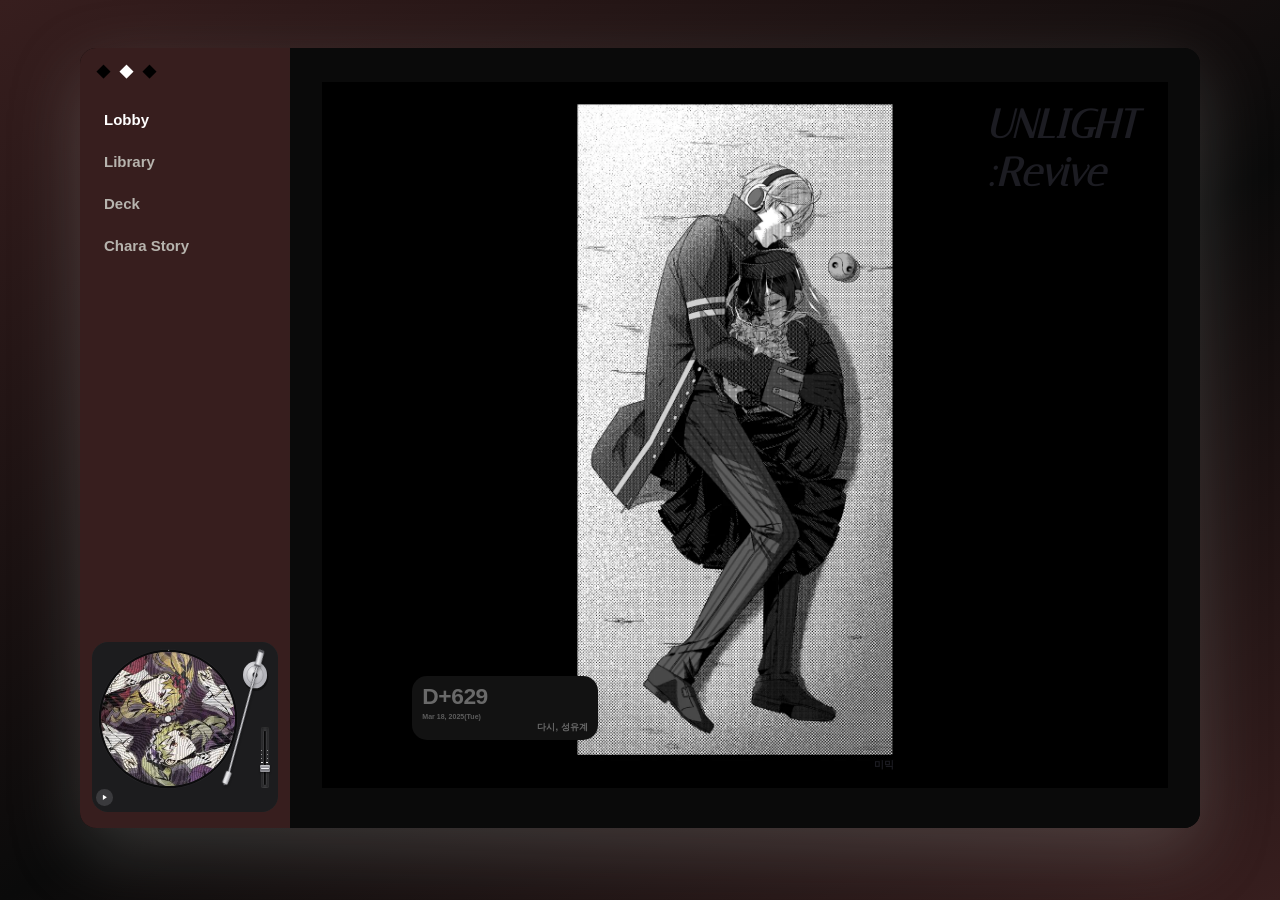
==== commit 34e5a99c: "Add files via upload" ====
--- a/index.html
+++ b/index.html
@@ -1 +1 @@
-<!DOCTYPE html><html lang="ko"><head><meta charset="utf-8"><meta name="viewport" content="width=1280"><title>캐나다쿠스타운</title><meta name="robots" content="noindex,nofollow,noarchive,noimageindex"><meta property="og:type" content="website"><meta property="og:title" content="캐나다쿠스타운"><meta property="og:locale" content="ko_KR"><link rel="preconnect" href="https://fonts.googleapis.com"><link rel="preconnect" href="https://fonts.gstatic.com" crossorigin><link rel="stylesheet" href="https://fonts.googleapis.com/css2?family=Cormorant+Garamond:wght@400;600&family=Italiana&family=Noto+Sans+KR:wght@400;500;700&display=swap" media="print" onload="this.media='all'"><noscript><link rel="stylesheet" href="https://fonts.googleapis.com/css2?family=Cormorant+Garamond:wght@400;600&family=Italiana&family=Noto+Sans+KR:wght@400;500;700&display=swap"></noscript><link rel="stylesheet" href="css/site.css"></head><body class="root-13"><main><div class="box-199"><div class="dday-4" data-dday="1" data-d="2025-03-18" data-inc="1" data-v="l"><div class="dd-i">♥</div><div class="dd-t">다시, 성유계</div><div class="dd-s">2025-03-18</div><div class="dd-n">D-0</div></div></div><section class="section-20"><div class="box-185"><nav class="box-186"><div class="box-187"><p class="text-142">◆</p><p class="text-143">◆</p><p class="text-144">◆</p></div><a class="link-35 mac-nav hvb fx fx-color open" data-ck="show" data-to=".box-190" data-grp=".box-189" role="tab" aria-selected="true" href="#">Lobby</a><a class="link-36 mac-nav hvb fx fx-color" data-ck="show" data-to=".box-194" data-grp=".box-189" role="tab" aria-selected="false" href="#">Library</a><a class="link-37 mac-nav hvb fx fx-color" data-ck="show" data-to=".box-195" data-grp=".box-189" role="tab" aria-selected="false" href="#">Deck</a><a class="link-38 mac-nav hvb fx fx-color" data-ck="show" data-to=".box-196" data-grp=".box-189" role="tab" aria-selected="false" href="#">Chara Story</a><div class="box-188"><div class="lp-3" data-lp="https://youtu.be/AUN0C5JP_jo?si=QZlOJSiENwIk0LTi" data-vol="30" data-cover="1"><div class="lp-rec" style="background-image:url('[data-uri]')"><i class="lp-hole"></i></div><svg class="lp-ring" viewBox="0 0 100 100"><circle cx="50" cy="50" r="49" pathLength="100" stroke-dasharray="0 100"/></svg><svg class="lp-tn" viewBox="0 0 680 558" preserveAspectRatio="none"><defs><linearGradient id="lpalp-3" x1="0" x2="1"><stop offset="0" stop-color="#8d8d93"/><stop offset=".4" stop-color="#f4f4f6"/><stop offset="1" stop-color="#a4a4aa"/></linearGradient><radialGradient id="lpblp-3" cx=".4" cy=".35"><stop offset="0" stop-color="#f1f1f3"/><stop offset="1" stop-color="#b3b3b9"/></radialGradient></defs><circle cx="596" cy="108" r="46" fill="rgba(0,0,0,.4)" transform="translate(3 7)"/><circle cx="596" cy="108" r="44" fill="url(#lpblp-3)"/><circle cx="596" cy="108" r="30" fill="none" stroke="#8e8e94" stroke-width="2"/><circle cx="596" cy="108" r="9" fill="#2a2a2d"/><g class="lp-arm"><g transform="translate(596 108) rotate(28.6)"><rect x="-11" y="-84" width="22" height="58" rx="4" fill="url(#lpalp-3)"/><rect x="-11" y="-84" width="22" height="7" rx="3" fill="#55555a"/><rect x="-11" y="-34" width="22" height="5" fill="#55555a"/><path d="M0 -26V336" fill="none" stroke="#26262a" stroke-width="8.5" stroke-linecap="round"/><path d="M0 -26V336" fill="none" stroke="#d3d3d8" stroke-width="5" stroke-linecap="round"/><path d="M-1.3 -20V332" fill="none" stroke="rgba(255,255,255,.85)" stroke-width="1.3" stroke-linecap="round"/><g transform="translate(0 332) rotate(6)"><rect x="-10" y="0" width="20" height="42" rx="3" fill="url(#lpalp-3)" stroke="rgba(255,255,255,.55)" stroke-width=".8"/><rect x="-7.5" y="3" width="2.6" height="36" rx="1.3" fill="rgba(255,255,255,.75)"/><rect x="-3" y="42" width="6" height="5" rx="1" fill="#6d6d73"/></g></g></g></g></svg><button type="button" class="lp-pl" aria-label="재생 / 일시정지"><svg viewBox="0 0 24 24" class="lp-i-play"><path d="M8 5v14l11-7z"/></svg><svg viewBox="0 0 24 24" class="lp-i-pause"><path d="M7 5h4v14H7zM13 5h4v14h-4z"/></svg></button><div class="lp-vol" role="slider" aria-label="볼륨" aria-valuemin="0" aria-valuemax="100" aria-valuenow="70" tabindex="0"><i class="lp-vt"></i><i class="lp-vk"></i></div><p class="lp-ti"></p><div class="lp-yt"></div></div></div></nav><div class="box-189"><div class="box-190" data-panel role="tabpanel"><div class="box-191"><h2 class="heading-39">UNLIGHT :Revive</h2><div class="stack-10"><img class="image-69" src="images/a28cu6m.webp" alt="" width="916" height="1600" srcset="images/a28cu6m-640.webp 640w, images/a28cu6m.webp 916w" sizes="100vw" fetchpriority="high" decoding="async"><h2 class="heading-40">미믹</h2></div></div></div><div class="box-194" data-panel role="tabpanel" hidden><section class="board-15 mac-diary" data-board="diary" data-view="line" data-src="notion" data-cats="top" data-limit="30" aria-label="다이어리 게시판"><ul class="bd-list" aria-live="polite"><li class="bd-msg">불러오는 중…</li></ul></section></div><div class="box-195" data-panel role="tabpanel" hidden><section class="board-16" data-board="gallery" data-view="photos" data-src="static" data-limit="30" aria-label="사진 갤러리"><ul class="bd-list" aria-live="polite"><li class="bd-msg">불러오는 중…</li></ul></section></div><div class="box-196" data-panel role="tabpanel" hidden><section class="board-17 mac-prof" data-board="profile" data-view="profile" data-src="notion" data-detail="post.html" data-limit="10" aria-label="프로필 게시판"><ul class="bd-list" aria-live="polite"><li class="bd-msg">불러오는 중…</li></ul></section><section class="board-18 mac-tl" data-board="timeline" data-view="timeline" data-src="notion" data-fold="c" data-limit="30" aria-label="타임라인 게시판"><ul class="bd-list" aria-live="polite"><li class="bd-msg">불러오는 중…</li></ul></section></div></div></div></section></main><script src="js/config.js" defer></script><script src="js/site.js" defer></script></body></html>+<!DOCTYPE html><html lang="ko"><head><meta charset="utf-8"><meta name="viewport" content="width=1280"><title>캐나다쿠스타운</title><meta name="robots" content="noindex,nofollow,noarchive,noimageindex"><meta property="og:type" content="website"><meta property="og:title" content="캐나다쿠스타운"><meta property="og:locale" content="ko_KR"><link rel="preconnect" href="https://fonts.googleapis.com"><link rel="preconnect" href="https://fonts.gstatic.com" crossorigin><link rel="stylesheet" href="https://fonts.googleapis.com/css2?family=Cormorant+Garamond:wght@400;600&family=Italiana&display=swap" media="print" onload="this.media='all'"><noscript><link rel="stylesheet" href="https://fonts.googleapis.com/css2?family=Cormorant+Garamond:wght@400;600&family=Italiana&display=swap"></noscript><link rel="stylesheet" href="css/site.css"></head><body class="root-13"><main><div class="box-199"><div class="dday-4" data-dday="1" data-d="2025-03-18" data-inc="1" data-v="l"><div class="dd-i">♥</div><div class="dd-t">다시, 성유계</div><div class="dd-s">2025-03-18</div><div class="dd-n">D-0</div></div></div><section class="section-20"><div class="box-185"><nav class="box-186"><div class="box-187"><p class="text-142">◆</p><p class="text-143">◆</p><p class="text-144">◆</p></div><a class="link-35 mac-nav hvb fx fx-color open" data-ck="show" data-to=".box-190" data-grp=".box-189" role="tab" aria-selected="true" href="#">Lobby</a><a class="link-36 mac-nav hvb fx fx-color" data-ck="show" data-to=".box-194" data-grp=".box-189" role="tab" aria-selected="false" href="#">Library</a><a class="link-37 mac-nav hvb fx fx-color" data-ck="show" data-to=".box-195" data-grp=".box-189" role="tab" aria-selected="false" href="#">Deck</a><a class="link-38 mac-nav hvb fx fx-color" data-ck="show" data-to=".box-196" data-grp=".box-189" role="tab" aria-selected="false" href="#">Chara Story</a><div class="box-188"><div class="lp-3" data-lp="https://youtu.be/AUN0C5JP_jo?si=QZlOJSiENwIk0LTi" data-vol="30" data-cover="1"><div class="lp-rec" style="background-image:url('[data-uri]')"><i class="lp-hole"></i></div><svg class="lp-ring" viewBox="0 0 100 100"><circle cx="50" cy="50" r="49" pathLength="100" stroke-dasharray="0 100"/></svg><svg class="lp-tn" viewBox="0 0 680 558" preserveAspectRatio="none"><defs><linearGradient id="lpalp-3" x1="0" x2="1"><stop offset="0" stop-color="#8d8d93"/><stop offset=".4" stop-color="#f4f4f6"/><stop offset="1" stop-color="#a4a4aa"/></linearGradient><radialGradient id="lpblp-3" cx=".4" cy=".35"><stop offset="0" stop-color="#f1f1f3"/><stop offset="1" stop-color="#b3b3b9"/></radialGradient></defs><circle cx="596" cy="108" r="46" fill="rgba(0,0,0,.4)" transform="translate(3 7)"/><circle cx="596" cy="108" r="44" fill="url(#lpblp-3)"/><circle cx="596" cy="108" r="30" fill="none" stroke="#8e8e94" stroke-width="2"/><circle cx="596" cy="108" r="9" fill="#2a2a2d"/><g class="lp-arm"><g transform="translate(596 108) rotate(28.6)"><rect x="-11" y="-84" width="22" height="58" rx="4" fill="url(#lpalp-3)"/><rect x="-11" y="-84" width="22" height="7" rx="3" fill="#55555a"/><rect x="-11" y="-34" width="22" height="5" fill="#55555a"/><path d="M0 -26V336" fill="none" stroke="#26262a" stroke-width="8.5" stroke-linecap="round"/><path d="M0 -26V336" fill="none" stroke="#d3d3d8" stroke-width="5" stroke-linecap="round"/><path d="M-1.3 -20V332" fill="none" stroke="rgba(255,255,255,.85)" stroke-width="1.3" stroke-linecap="round"/><g transform="translate(0 332) rotate(6)"><rect x="-10" y="0" width="20" height="42" rx="3" fill="url(#lpalp-3)" stroke="rgba(255,255,255,.55)" stroke-width=".8"/><rect x="-7.5" y="3" width="2.6" height="36" rx="1.3" fill="rgba(255,255,255,.75)"/><rect x="-3" y="42" width="6" height="5" rx="1" fill="#6d6d73"/></g></g></g></g></svg><button type="button" class="lp-pl" aria-label="재생 / 일시정지"><svg viewBox="0 0 24 24" class="lp-i-play"><path d="M8 5v14l11-7z"/></svg><svg viewBox="0 0 24 24" class="lp-i-pause"><path d="M7 5h4v14H7zM13 5h4v14h-4z"/></svg></button><div class="lp-vol" role="slider" aria-label="볼륨" aria-valuemin="0" aria-valuemax="100" aria-valuenow="70" tabindex="0"><i class="lp-vt"></i><i class="lp-vk"></i></div><p class="lp-ti"></p><div class="lp-yt"></div></div></div></nav><div class="box-189"><div class="box-190" data-panel role="tabpanel"><h2 class="heading-39">UNLIGHT :Revive</h2><img class="image-69" src="images/a28cu6m.webp" alt="" width="916" height="1600" srcset="images/a28cu6m-640.webp 640w, images/a28cu6m.webp 916w" sizes="100vw" fetchpriority="high" decoding="async"><h2 class="heading-40">미믹</h2></div><div class="box-194" data-panel role="tabpanel" hidden><section class="board-15 mac-diary" data-board="diary" data-view="line" data-src="notion" data-cats="top" data-limit="30" aria-label="다이어리 게시판"><ul class="bd-list" aria-live="polite"><li class="bd-msg">불러오는 중…</li></ul></section></div><div class="box-195" data-panel role="tabpanel" hidden><section class="board-16" data-board="gallery" data-view="photos" data-src="static" data-limit="30" aria-label="사진 갤러리"><ul class="bd-list" aria-live="polite"><li class="bd-msg">불러오는 중…</li></ul></section></div><div class="box-196" data-panel role="tabpanel" hidden><section class="board-17 mac-prof" data-board="profile" data-view="profile" data-src="notion" data-limit="10" aria-label="프로필 게시판"><ul class="bd-list" aria-live="polite"><li class="bd-msg">불러오는 중…</li></ul></section><section class="board-18 mac-tl" data-board="timeline" data-view="timeline" data-src="notion" data-fold="c" data-limit="30" aria-label="타임라인 게시판"><ul class="bd-list" aria-live="polite"><li class="bd-msg">불러오는 중…</li></ul></section></div></div></div></section></main><script src="js/site.js" defer></script></body></html>
--- a/css/site.css
+++ b/css/site.css
@@ -1 +1 @@
-*,*::before,*::after{box-sizing:border-box}body{margin:0;-webkit-text-size-adjust:100%;overflow-x:clip}img,video,iframe{max-width:100%}img{height:auto}[hidden]{display:none!important}a{color:inherit}form input,form textarea{width:100%;padding:12px 14px;border:1px solid #cfd0d8;border-radius:10px;font:inherit;background:#fff;color:#111}form button{padding:12px 20px;border:0;border-radius:10px;background:#111;color:#fff;font:inherit;font-weight:600;cursor:pointer}[data-ck]{cursor:pointer}.fx{transition:translate .25s,scale .25s,rotate .25s,filter .25s,box-shadow .25s,background-color .25s,color .25s,opacity .25s,border-color .25s}.fx-grow:hover,.fx-grow.sim{scale:1.06}.fx-color:hover,.fx-color.sim{}@media (prefers-reduced-motion:reduce){.fx,.an{transition:none!important;animation:none!important}}.bd-list{list-style:none;margin:0;padding:0;display:flex;flex-direction:column;gap:10px}.bd-item{border:1px solid rgba(128,128,140,.3);border-radius:12px;overflow:hidden}.bd-item summary{display:flex;justify-content:space-between;gap:12px;padding:14px 16px;cursor:pointer;list-style:none;font-weight:600}.bd-item summary::-webkit-details-marker{display:none}.bd-t{flex:1;min-width:0;overflow-wrap:anywhere;margin:0;font-size:inherit}.bd-n{display:none}.bd-item time{font-weight:400;font-size:.85em;opacity:.6;white-space:nowrap}.bd-b{padding:0 16px 16px;white-space:pre-wrap;line-height:1.7;overflow-wrap:anywhere}.bd-b img{display:block;max-width:100%;margin-top:12px;border-radius:8px}.bd-msg{opacity:.6;padding:8px 2px}.bd-item article{display:flex;flex-direction:column;gap:8px}.bd-item article>.bd-img{display:block;width:100%;aspect-ratio:4/3;object-fit:cover;border-radius:10px}.bd-item article>.bd-b{padding:0}[data-view=line] .bd-list{gap:0}[data-view=line] .bd-item{border:0;border-bottom:1px solid rgba(128,128,140,.3);border-radius:0}[data-view=line] .bd-item summary{padding-left:2px;padding-right:2px}[data-view=table] .bd-list{gap:0;border-top:2px solid currentColor}[data-view=table] .bd-item{border:0;border-bottom:1px solid rgba(128,128,140,.3);border-radius:0}[data-view=table] .bd-item summary{display:grid;grid-template-columns:3em 1fr auto;align-items:baseline;padding:12px 6px;font-weight:500}[data-view=table] .bd-n{display:block;opacity:.55;font-weight:400}[data-view=table] .bd-b{padding:4px 6px 18px 3.4em}[data-view=cards] .bd-list{display:grid;grid-template-columns:repeat(auto-fill,minmax(240px,1fr));gap:16px}[data-view=cards] .bd-item{background:rgba(128,128,140,.07);padding:12px}[data-view=cards] .bd-t{font-weight:600}[data-view=feed] .bd-list{gap:48px}[data-view=feed] .bd-item{border:0;border-radius:0;overflow:visible}[data-view=feed] .bd-item time{order:-2;font-size:.85em}[data-view=feed] .bd-t{order:-1;font-size:1.6em;line-height:1.3;font-weight:700}[data-view=feed] .bd-item article>.bd-img{aspect-ratio:auto;height:auto}[data-view=gallery] .bd-list{flex-direction:row;gap:20px;overflow-x:auto;scroll-snap-type:x mandatory;padding-bottom:14px;-webkit-overflow-scrolling:touch}[data-view=gallery] .bd-item{flex:0 0 min(300px,78%);scroll-snap-align:center;border:0;border-radius:0;overflow:visible}[data-view=gallery] .bd-item article>.bd-img{aspect-ratio:4/5;border-radius:6px}[data-view=gallery] .bd-t{font-weight:600}[data-view=gallery] .bd-list:focus-visible{outline:2px solid currentColor;outline-offset:4px}[data-view=photos] .bd-list{display:grid;grid-template-columns:repeat(auto-fill,minmax(min(190px,44%),1fr));gap:10px}[data-view=photos] .bd-item{background:none;padding:0;border:0;border-radius:14px;overflow:hidden}[data-view=photos] .bd-item article>:not(.bd-img){display:none}[data-view=photos] .bd-item:not(:has(.bd-img)){display:none}[data-view=photos] .bd-item article>.bd-img{display:block;width:100%;height:auto;aspect-ratio:1;object-fit:cover;border-radius:0;transition:transform .35s ease}[data-view=photos] .bd-item:hover article>.bd-img{transform:scale(1.05)}[data-view=photos] .bd-item.bd-lb{cursor:zoom-in}[data-view=photos] .bd-item.bd-lb:focus-visible{outline:2px solid currentColor;outline-offset:2px}[data-view=profile] .bd-list{display:grid;grid-template-columns:repeat(auto-fit,minmax(130px,1fr));max-width:480px;margin-left:auto;margin-right:auto;gap:12px}[data-view=profile] .bd-item{border:0;border-radius:18px;background:rgba(128,128,140,.08);padding:14px;overflow:hidden}[data-view=profile] .bd-item article{gap:6px;text-align:center;align-items:center}[data-view=profile] .bd-item article>.bd-img{aspect-ratio:1;width:100%;border-radius:14px;margin-bottom:6px}[data-view=profile] .bd-item time{display:none}[data-view=profile] .bd-cat{opacity:1;font-size:.72em;letter-spacing:.08em;text-transform:uppercase;padding:2px 10px;border-radius:999px;background:rgba(128,128,140,.18);margin:0}[data-view=profile] .bd-t{font-size:1.2em;font-weight:800;order:0}[data-view=profile] .bd-item article>.bd-b{font-size:.9em;opacity:.85;line-height:1.7;text-align:center;word-break:keep-all}[data-view=timeline] .bd-list{gap:0;position:relative;padding:0}[data-view=timeline] .bd-list::before{content:"";position:absolute;left:50%;top:0;bottom:0;width:2px;margin-left:-1px;background:rgba(128,128,140,.3)}[data-view=timeline] .bd-item{border:0;border-radius:0;overflow:visible;padding:0 0 28px;width:calc(50% - 28px);box-sizing:border-box;text-align:right;position:relative}[data-view=timeline] .bd-item:nth-child(even){margin-left:calc(50% + 28px);text-align:left}[data-view=timeline] .bd-item:last-child{padding-bottom:4px}[data-view=timeline] .bd-item::before{content:"";position:absolute;right:-35px;top:.35em;width:12px;height:12px;border-radius:50%;background:currentColor;box-shadow:0 0 0 4px rgba(128,128,140,.18)}[data-view=timeline] .bd-item:nth-child(even)::before{right:auto;left:-35px}[data-view=timeline] .bd-item::after{content:"";position:absolute;right:-24px;top:calc(.35em + 5px);width:24px;height:2px;background:rgba(128,128,140,.3)}[data-view=timeline] .bd-item:nth-child(even)::after{right:auto;left:-24px}[data-view=timeline] .bd-item article>.bd-img{margin-left:auto}[data-view=timeline] .bd-item:nth-child(even) article>.bd-img{margin-left:0}@media (max-width:479px){[data-view=timeline] .bd-item{width:calc(50% - 18px);font-size:.92em}[data-view=timeline] .bd-item:nth-child(even){margin-left:calc(50% + 18px)}[data-view=timeline] .bd-item::before{right:-24px;width:10px;height:10px;box-shadow:0 0 0 3px rgba(128,128,140,.18)}[data-view=timeline] .bd-item:nth-child(even)::before{left:-24px}[data-view=timeline] .bd-item::after{right:-18px;width:18px}[data-view=timeline] .bd-item:nth-child(even)::after{left:-18px}}[data-view=timeline] .bd-item article{gap:3px}[data-view=timeline] .bd-item time{order:-2;font-size:.8em;font-weight:700;letter-spacing:.04em;opacity:.65}[data-view=timeline] .bd-cat{order:-3;margin:0;font-size:.72em;letter-spacing:.06em;text-transform:uppercase}[data-view=timeline] .bd-t{order:-1;font-size:1.1em;font-weight:700}[data-view=timeline] .bd-item article>.bd-b{line-height:1.7}[data-view=timeline] .bd-tg{cursor:pointer;-webkit-tap-highlight-color:transparent}[data-view=timeline] .bd-tg::after{content:"";display:inline-block;width:.38em;height:.38em;border:solid currentColor;border-width:0 2px 2px 0;transform:rotate(45deg);margin-left:.6em;vertical-align:.18em;opacity:.55;transition:transform .25s}[data-view=timeline] .bd-open .bd-tg::after{transform:rotate(-135deg);vertical-align:-.05em}[data-view=timeline] .bd-tg:focus-visible{outline:2px solid currentColor;outline-offset:3px;border-radius:4px}[data-view=timeline] .bd-item article>.bd-img{aspect-ratio:auto;height:auto;max-width:320px;border-radius:10px;margin-top:6px}[data-view=orbitline].ot-on{min-height:calc(100vh + var(--otn,0)*58vh);min-height:calc(100svh + var(--otn,0)*58svh)}[data-view=orbitline] .ot-on .bd-list,[data-view=orbitline].ot-on .bd-list{position:absolute;width:1px;height:1px;margin:-1px;overflow:hidden;clip:rect(0,0,0,0);white-space:nowrap}[data-view=orbitline] .ot-st{position:sticky;top:0;height:100vh;height:100svh;min-height:480px;display:grid;grid-template-columns:minmax(0,1.15fr) minmax(0,.85fr);align-items:center;column-gap:3vw;padding:0 4vw;box-sizing:border-box}[data-view=orbitline] .ot-sample{position:relative;height:auto;min-height:0;padding:12px 0}[data-view=orbitline] .ot-svg{width:min(100%,86vh);height:auto;aspect-ratio:1;justify-self:center;overflow:visible}[data-view=orbitline] .ot-sample .ot-svg{width:min(100%,320px)}[data-view=orbitline] .ot-ring{fill:none;stroke:currentColor;stroke-opacity:.2;stroke-width:1}[data-view=orbitline] .ot-ring.ot-d{stroke-dasharray:2 6;stroke-opacity:.34}[data-view=orbitline] .ot-tk line{stroke:currentColor;stroke-opacity:.4;stroke-width:1}[data-view=orbitline] .ot-core{fill:currentColor}[data-view=orbitline] .ot-ld{stroke:currentColor;stroke-opacity:.45;stroke-width:1;stroke-dasharray:1 5}[data-view=orbitline] .ot-path{fill:none;stroke:currentColor;stroke-opacity:.38;stroke-width:1;stroke-dasharray:3 5}[data-view=orbitline] .ot-dot{fill:currentColor;fill-opacity:.32;stroke:transparent;stroke-width:16px;cursor:pointer;outline:none}[data-view=orbitline] .ot-dot.past{fill-opacity:.62}[data-view=orbitline] .ot-dot.on{fill-opacity:1}[data-view=orbitline] .ot-dot:focus-visible{stroke:currentColor;stroke-opacity:.6;stroke-width:2px}[data-view=orbitline] .ot-halo{fill:none;stroke:currentColor;stroke-opacity:.7;stroke-width:1}[data-view=orbitline] .ot-lb{font:10px ui-monospace,Menlo,Consolas,monospace;fill:currentColor;fill-opacity:.55;letter-spacing:.08em;pointer-events:none}[data-view=orbitline] .ot-cap{padding:0 0 0 2vw;max-width:460px}[data-view=orbitline] .ot-n{font:11px ui-monospace,Menlo,Consolas,monospace;letter-spacing:.24em;opacity:.5}[data-view=orbitline] .ot-dt{font:12px ui-monospace,Menlo,Consolas,monospace;letter-spacing:.14em;opacity:.65;margin-top:20px}[data-view=orbitline] .ot-tt{font:400 clamp(28px,3.4vw,46px)/1.15 Georgia,"Times New Roman",serif;letter-spacing:-.02em;margin:10px 0 16px;padding:0}[data-view=orbitline] .ot-bd{font-size:14px;line-height:1.9;opacity:.75;white-space:pre-line;max-height:34vh;overflow:hidden}[data-view=orbitline] .ot-hint{font:10px ui-monospace,Menlo,Consolas,monospace;letter-spacing:.22em;opacity:.4;margin-top:30px}[data-view=orbitline] .ot-in .ot-dt,[data-view=orbitline] .ot-in .ot-tt,[data-view=orbitline] .ot-in .ot-bd{animation:otf .5s ease both}@keyframes otf{from{opacity:0;transform:translateY(10px)}to{opacity:var(--o,1);transform:none}}@media (max-width:760px){[data-view=orbitline] .ot-st{grid-template-columns:1fr;align-content:center;row-gap:8px;padding:0 20px}[data-view=orbitline] .ot-svg{width:min(100%,46svh)}[data-view=orbitline] .ot-lb{font-size:17px}[data-view=orbitline] .ot-cap{padding:0;max-width:none}[data-view=orbitline] .ot-bd{max-height:22svh;font-size:13px}[data-view=orbitline] .ot-hint{display:none}}@media (prefers-reduced-motion:reduce){[data-view=orbitline] .ot-in .ot-dt,[data-view=orbitline] .ot-in .ot-tt,[data-view=orbitline] .ot-in .ot-bd{animation:none}}[data-view=profile] .bd-list{}[data-view=custom] .bd-item{border:0;border-radius:0;overflow:visible;min-width:0}[data-lay=grid2] .bd-list{display:grid;grid-template-columns:repeat(2,minmax(0,1fr))}[data-lay=grid3] .bd-list{display:grid;grid-template-columns:repeat(3,minmax(0,1fr))}[data-lay=grid4] .bd-list{display:grid;grid-template-columns:repeat(4,minmax(0,1fr))}[data-lay=scroll] .bd-list{flex-direction:row;overflow-x:auto;scroll-snap-type:x mandatory;padding-bottom:14px;-webkit-overflow-scrolling:touch}[data-lay=scroll] .bd-item{flex:0 0 auto;scroll-snap-align:center}[data-bind=body]{white-space:pre-wrap}.bd-item{position:relative}.bd-a{position:absolute;top:0;right:0;bottom:0;left:0;z-index:1;border-radius:inherit}.bd-a:focus-visible{outline:2px solid currentColor;outline-offset:-2px}.bd-more{display:inline-block;margin-top:10px;font-size:.9em;text-decoration:underline;color:inherit}@media (max-width:359px){[data-view=profile] .bd-list{grid-template-columns:1fr}}@media (max-width:991px){[data-lay=grid4] .bd-list{grid-template-columns:repeat(2,minmax(0,1fr))}}@media (max-width:479px){[data-lay=grid2] .bd-list,[data-lay=grid3] .bd-list,[data-lay=grid4] .bd-list{grid-template-columns:1fr}}.bd-cats{display:flex;flex-wrap:wrap;gap:8px;margin:0 0 16px}.bd-cb,.bd-cats>button{font:inherit;color:inherit;background:transparent;border:1px solid rgba(128,128,140,.3);border-radius:999px;padding:6px 14px;cursor:pointer;display:inline-flex;gap:6px;align-items:center}.bd-cats small{opacity:.6;font-size:.85em}.bd-cats [aria-pressed=true]{background:rgba(128,128,140,.22);font-weight:700;border-color:transparent}.bd-cb:focus-visible,.bd-cats>button:focus-visible{outline:2px solid currentColor;outline-offset:2px}.bd-cat{display:inline-block;font-size:.8em;font-weight:700;opacity:.7;margin-bottom:2px}[data-cats=left]{display:grid;grid-template-columns:180px minmax(0,1fr);column-gap:24px}[data-cats=left]>*:not(.bd-cats){grid-column:2}[data-cats=left]>.bd-cats{grid-column:1;grid-row:1 / span 99;align-self:start;flex-direction:column;flex-wrap:nowrap;gap:2px;margin:0;padding-right:14px;border-right:1px solid rgba(128,128,140,.3)}[data-cats=left] .bd-cats>button{border:0;border-radius:8px;justify-content:space-between;padding:8px 10px;text-align:left}@media (max-width:640px){[data-cats=left]{display:block}[data-cats=left]>.bd-cats{flex-direction:row;flex-wrap:wrap;border:0;padding:0;margin:0 0 16px;gap:8px}[data-cats=left] .bd-cats>button{border:1px solid rgba(128,128,140,.3);border-radius:999px;justify-content:flex-start}}[data-catnav]{position:relative}.cn-b{font:inherit;color:inherit;background:transparent;border:1px solid rgba(128,128,140,.3);border-radius:10px;padding:8px 14px;cursor:pointer;display:flex;justify-content:space-between;gap:10px;align-items:center;width:100%;text-align:left}.cn-b::after{content:"\25BE";opacity:.6;transition:transform .15s}.cn-b[aria-expanded=true]::after{transform:rotate(180deg)}.cn-b:focus-visible,.cn-l a:focus-visible{outline:2px solid currentColor;outline-offset:2px}.cn-l{list-style:none;margin:0;padding:6px 0 0}.cn-l[hidden]{display:none}.cn-l a{display:flex;justify-content:space-between;gap:10px;padding:7px 10px;border-radius:8px;color:inherit;text-decoration:none}.cn-l a:hover,.cn-l a[aria-current]{background:rgba(128,128,140,.18)}.cn-l a[aria-current]{font-weight:700}.cn-l small{opacity:.6}[data-cstyle=fold] .cn-b{border:0;padding:6px 2px;font-weight:700}[data-cstyle=drop] .cn-l{position:absolute;left:0;top:calc(100% + 6px);min-width:100%;z-index:30;padding:6px;background:Canvas;color:CanvasText;border:1px solid rgba(128,128,140,.3);border-radius:12px;box-shadow:0 10px 30px rgba(0,0,0,.15)}.bd-item.bd-cur{background:rgba(128,128,140,.14);box-shadow:inset 3px 0 0 currentColor;padding:10px 12px;margin:-10px -12px;border-radius:8px}[data-prev="1"] .bd-item article>.bd-b,[data-prev="1"] [data-bind=body]{display:-webkit-box;-webkit-box-orient:vertical;-webkit-line-clamp:1;overflow:hidden}[data-prev="2"] .bd-item article>.bd-b,[data-prev="2"] [data-bind=body]{display:-webkit-box;-webkit-box-orient:vertical;-webkit-line-clamp:2;overflow:hidden}[data-prev="3"] .bd-item article>.bd-b,[data-prev="3"] [data-bind=body]{display:-webkit-box;-webkit-box-orient:vertical;-webkit-line-clamp:3;overflow:hidden}.lp-rec{position:absolute;left:5%;top:6.1%;width:72%;aspect-ratio:1;border-radius:50%;background:radial-gradient(circle,#2f4a4d,#16282b) center/cover;box-shadow:0 0 0 1.2cqw #0c0c0d,0 0 0 1.4cqw #2a2a2d;animation:lpspin 9s linear infinite;animation-play-state:paused}.lp-rec::after{content:"";position:absolute;inset:0;border-radius:50%;background:repeating-radial-gradient(circle,rgba(0,0,0,.16) 0 .25cqw,rgba(255,255,255,.05) .25cqw .5cqw),conic-gradient(from 20deg,rgba(255,255,255,.12),transparent 20%,rgba(255,255,255,.1) 50%,transparent 70%,rgba(255,255,255,.12))}.lp-hole{position:absolute;left:50%;top:50%;width:3.2cqw;height:3.2cqw;margin:-1.6cqw 0 0 -1.6cqw;border-radius:50%;background:#e8e8ea;z-index:2;box-shadow:0 0 0 .8cqw rgba(0,0,0,.35)}.lp-ring{position:absolute;left:3.56%;top:4.3%;width:75%;aspect-ratio:1;transform:rotate(-90deg);pointer-events:none;z-index:2;overflow:visible}.lp-ring circle{fill:none;stroke:currentColor;stroke-width:.55;stroke-linecap:round;transition:stroke-dasharray .5s linear}.lp-tn{position:absolute;left:0;top:0;width:100%;height:100%;pointer-events:none;z-index:3;overflow:visible}.lp-arm{transform-origin:596px 108px;transform:rotate(-12deg);transition:transform 1s cubic-bezier(.4,0,.2,1);filter:drop-shadow(0 6px 5px rgba(0,0,0,.35))}.on .lp-arm{transform:rotate(0deg)}.lp-vol{position:absolute;right:5%;top:50%;width:4.2%;height:36%;touch-action:none;cursor:ns-resize;z-index:4;outline:none}.lp-vt{position:absolute;left:0;right:0;top:0;bottom:0;border-radius:.9cqw;background:linear-gradient(90deg,rgba(255,255,255,.04),rgba(255,255,255,.11) 50%,rgba(255,255,255,.04));box-shadow:inset 0 0 0 .25cqw rgba(255,255,255,.1),inset 0 .4cqw .8cqw rgba(0,0,0,.45)}.lp-vt::before{content:"";position:absolute;left:50%;top:6%;bottom:6%;width:.9cqw;margin-left:-.45cqw;border-radius:1cqw;background:linear-gradient(90deg,#020202,#1a1a1c);box-shadow:0 0 0 .2cqw rgba(255,255,255,.14),inset 0 .2cqw .3cqw rgba(0,0,0,.8)}.lp-vt::after{content:"";position:absolute;left:6%;right:6%;top:6%;bottom:6%;background:repeating-linear-gradient(180deg,rgba(255,255,255,.5) 0 .2cqw,transparent .2cqw 2.1cqw) left/18% 100% no-repeat,repeating-linear-gradient(180deg,rgba(255,255,255,.5) 0 .2cqw,transparent .2cqw 2.1cqw) right/18% 100% no-repeat,repeating-linear-gradient(180deg,rgba(255,255,255,.85) 0 .25cqw,transparent .25cqw 8.4cqw) left/30% 100% no-repeat,repeating-linear-gradient(180deg,rgba(255,255,255,.85) 0 .25cqw,transparent .25cqw 8.4cqw) right/30% 100% no-repeat}.lp-vk{position:absolute;left:-14%;width:128%;height:12%;top:26.4%;border-radius:.7cqw;background:repeating-linear-gradient(180deg,rgba(0,0,0,.28) 0 .15cqw,transparent .15cqw .55cqw),linear-gradient(180deg,#c3c3c8,#76767c 48%,#5c5c61 52%,#a1a1a7);box-shadow:0 .5cqw 1cqw rgba(0,0,0,.55),inset 0 .15cqw .15cqw rgba(255,255,255,.5)}.lp-vk::after{content:"";position:absolute;left:10%;right:10%;top:50%;height:.4cqw;margin-top:-.2cqw;background:#f4f4f7;border-radius:1cqw;box-shadow:0 0 .6cqw rgba(255,255,255,.5)}.lp-ti{position:absolute;left:13.5%;bottom:5.4%;width:44%;margin:0;font-size:2.6cqw;line-height:1.3;opacity:.85;white-space:nowrap;overflow:hidden;text-overflow:ellipsis;z-index:4}.on .lp-rec{animation-play-state:running}.lp-pl{position:absolute;left:2.4%;bottom:3.6%;width:9%;aspect-ratio:1;border:0;padding:0;cursor:pointer;color:inherit;background:#3a3a3d;border-radius:50%;display:flex;align-items:center;justify-content:center;transition:background .2s,transform .15s;z-index:4}.lp-pl:hover{background:#505055;transform:scale(1.06)}.lp-pl svg{width:52%;height:52%;fill:currentColor}.lp-i-pause{display:none}.on .lp-i-pause{display:block}.on .lp-i-play{display:none}[data-mp]{display:flex;flex-direction:column;justify-content:center;gap:10px;padding:14px 18px 12px}.mp-top{display:flex;align-items:center;gap:12px}.mp-art{flex:0 0 46px;width:46px;height:46px;border-radius:10px;background:#d9dae0 center/cover;box-shadow:inset 0 0 0 1px rgba(0,0,0,.06)}.mp-m{flex:1;min-width:0}.mp-t{margin:0;font-size:15px;font-weight:700;line-height:1.3;white-space:nowrap;overflow:hidden;text-overflow:ellipsis}.mp-a{margin:1px 0 0;font-size:13px;color:#8a8a90;white-space:nowrap;overflow:hidden;text-overflow:ellipsis;min-height:1.3em}.mp-eq{display:flex;align-items:flex-end;gap:2px;height:16px;flex:0 0 auto;opacity:.45}.mp-eq b{display:block;width:3px;height:40%;border-radius:2px;background:currentColor}.on .mp-eq b{animation:mpeq .9s ease-in-out infinite alternate}.mp-eq b:nth-child(2){animation-delay:-.3s!important;height:80%}.mp-eq b:nth-child(3){animation-delay:-.6s!important;height:55%}.mp-eq b:nth-child(4){animation-delay:-.15s!important;height:70%}.mp-tm{display:flex;align-items:center;gap:8px;font-size:11px;color:#8a8a90;font-variant-numeric:tabular-nums}.mp-bar{position:relative;flex:1;height:6px;border-radius:3px;background:#cfcfd4;overflow:hidden;cursor:pointer}.mp-bar i{display:block;height:100%;width:0;background:#76767b;border-radius:3px;transition:width .5s linear}.mp-c{position:relative;display:grid;grid-template-columns:minmax(0,1fr) auto minmax(24px,1fr);align-items:center}.mp-ct{display:flex;align-items:center;justify-content:center;gap:clamp(10px,8cqw,34px);grid-column:2}.mp-vw{display:flex;flex:none;grid-column:3;justify-self:end}.mp-vb{border:0;padding:3px;background:transparent;color:inherit;opacity:.55;cursor:pointer;display:flex;border-radius:6px;transition:opacity .15s}.mp-vb:hover,.mp-vb[aria-expanded="true"]{opacity:1}.mp-vb svg{width:18px;height:18px;fill:currentColor}.mp-vp{position:absolute;right:-4px;bottom:calc(100% + 8px);padding:9px 12px;border-radius:12px;background:#fff;box-shadow:0 4px 18px rgba(0,0,0,.2),0 0 0 1px rgba(0,0,0,.06);z-index:30}.mp-vp[hidden]{display:none}.mp-vr{-webkit-appearance:none;appearance:none;display:block;width:110px;height:4px;border-radius:2px;background:#cfcfd4;outline:none;cursor:pointer;margin:0}.mp-vr::-webkit-slider-thumb{-webkit-appearance:none;width:14px;height:14px;border-radius:50%;background:#555;border:0}.mp-vr::-moz-range-thumb{width:14px;height:14px;border-radius:50%;background:#555;border:0}.mp-pr,.mp-pl,.mp-nx{border:0;padding:0;background:transparent;color:inherit;cursor:pointer;display:flex;align-items:center;justify-content:center;transition:transform .15s,opacity .15s}.mp-pr:hover,.mp-pl:hover,.mp-nx:hover{transform:scale(1.1)}.mp-pr svg,.mp-nx svg{width:clamp(22px,11cqw,28px);height:clamp(22px,11cqw,28px);fill:currentColor}.mp-pl svg{width:clamp(24px,12cqw,30px);height:clamp(24px,12cqw,30px);fill:currentColor}.lp-yt{position:absolute;left:0;top:0;width:200px;height:200px;opacity:0;pointer-events:none;z-index:-1}@keyframes mpeq{from{height:25%}to{height:100%}}@keyframes lpspin{to{transform:rotate(360deg)}}@media (prefers-reduced-motion:reduce){.lp-rec{animation:none!important}}[data-dday]{container-type:size;position:relative;overflow:hidden;font-family:-apple-system,BlinkMacSystemFont,"Helvetica Neue","Noto Sans KR",Arial,sans-serif}.dd-i{color:var(--ac,#e5383b);position:absolute;left:min(7cqw,16.10cqh);top:min(4.5cqw,10.35cqh);font-size:min(10.5cqw,24.15cqh);line-height:1}.dd-t{position:absolute;left:min(22cqw,50.60cqh);right:min(5cqw,11.50cqh);top:min(5cqw,11.50cqh);font-size:min(7.2cqw,16.56cqh);font-weight:800;line-height:1.2;text-transform:uppercase;white-space:nowrap;overflow:hidden;text-overflow:ellipsis}.dd-s{position:absolute;left:min(22cqw,50.60cqh);right:min(5cqw,11.50cqh);top:min(13.5cqw,31.05cqh);font-size:min(4.6cqw,10.58cqh);line-height:1.2;opacity:.6;white-space:nowrap;overflow:hidden;text-overflow:ellipsis}[data-v="l"] .dd-n{left:min(7cqw,16.10cqh);right:auto;bottom:auto;top:min(6cqw,13.80cqh);width:min(80cqw,184.00cqh);text-align:left;font-size:min(15.5cqw,35.65cqh);font-weight:600;letter-spacing:-.02em}[data-v="l"] .dd-s{left:min(7cqw,16.10cqh);right:auto;width:min(80cqw,184.00cqh);top:min(25cqw,57.50cqh);font-size:min(4.8cqw,11.04cqh);opacity:.85;font-weight:600}[data-v="l"] .dd-i{display:none}[data-v="l"] .dd-t{left:min(40cqw,92.00cqh);right:min(7cqw,16.10cqh);top:auto;bottom:min(5.5cqw,12.65cqh);font-size:min(6.4cqw,14.72cqh);text-align:right}.dd-n{position:absolute;right:min(6cqw,13.80cqh);bottom:min(5cqw,11.50cqh);font-size:min(12.5cqw,28.75cqh);font-weight:600;line-height:1;white-space:nowrap;font-variant-numeric:tabular-nums}.hvb,.hvt{transition:background-color .18s ease,color .18s ease}.hvb:hover{background-color:var(--hvb)!important}.hvt:hover{color:var(--hvt)!important}body.root-13{font-family:'Cormorant Garamond',serif;color:#1c1c22;background-color:#ffffff;font-size:16px;line-height:1.6;background-image:linear-gradient(150deg,#371E1E 0%,#0A0A0A 55%,#371E1E 100%);background-attachment:fixed;display:flex;flex-direction:column;min-height:100vh;position:relative}.box-199{position:relative;display:flex;flex-direction:column;gap:0;padding-top:0;padding-right:0;padding-bottom:0;padding-left:0;position:absolute;top:0px;left:0px;right:0px;bottom:0px;width:auto;pointer-events:none;z-index:20;overflow:visible}.dday-4{position:absolute;width:186px;max-width:280px;aspect-ratio:2.3;background-color:#121212;color:#696969;border-radius:15px;box-shadow:0 1px 3px rgba(0,0,0,.08);box-sizing:border-box;left:412px;top:676px;pointer-events:auto;height:64px}.section-20{display:flex;flex-direction:column;align-items:center;padding-top:48px;padding-right:20px;padding-bottom:48px;padding-left:20px;width:100%;flex:1;justify-content:center;flex-wrap:nowrap}.box-185{display:flex;flex-direction:row;gap:0;padding-top:0;padding-right:0;padding-bottom:0;padding-left:0;width:1120px;max-width:100%;height:min(780px,calc(100vh - 96px));min-height:480px;border-radius:16px;overflow:hidden;box-shadow:0 24px 70px rgba(183,180,174,.25);font-family:-apple-system,BlinkMacSystemFont,"Helvetica Neue","Noto Sans KR",sans-serif;background-color:#0A0A0A}.box-186{display:flex;flex-direction:column;gap:4px;padding-top:16px;padding-right:12px;padding-bottom:16px;padding-left:12px;width:210px;flex-shrink:0;background-color:#371E1E}.box-187{display:flex;flex-direction:row;gap:8px;padding-top:0;padding-right:4px;padding-bottom:18px;padding-left:4px;flex-shrink:0;width:auto}.text-142{margin-top:0;margin-right:0;margin-bottom:0;margin-left:0;font-size:15px;line-height:1;color:#000000;width:auto;flex-shrink:0;flex-grow:0}.text-143{margin-top:0;margin-right:0;margin-bottom:0;margin-left:0;font-size:15px;line-height:1;color:#ffffff;width:auto;flex-shrink:0;flex-grow:0}.text-144{margin-top:0;margin-right:0;margin-bottom:0;margin-left:0;font-size:15px;line-height:1;color:#000000;width:auto;flex-shrink:0;flex-grow:0}.link-35{color:#B7B4AE;text-decoration:none;width:fit-content;font-weight:600;font-size:15px;padding-top:7px;padding-right:12px;padding-bottom:7px;padding-left:12px;border-radius:8px;display:block;--hvb:#726E68}.link-36{color:#B7B4AE;text-decoration:none;width:fit-content;font-weight:600;font-size:15px;padding-top:7px;padding-right:12px;padding-bottom:7px;padding-left:12px;border-radius:8px;display:block;--hvb:#726E68}.link-37{color:#B7B4AE;text-decoration:none;width:fit-content;font-weight:600;font-size:15px;padding-top:7px;padding-right:12px;padding-bottom:7px;padding-left:12px;border-radius:8px;display:block;--hvb:#726E68}.link-38{color:#B7B4AE;text-decoration:none;width:fit-content;font-weight:600;font-size:15px;padding-top:7px;padding-right:12px;padding-bottom:7px;padding-left:12px;border-radius:8px;display:block;--hvb:#726E68}.box-188{display:flex;flex-direction:column;width:100%;height:170px;margin-top:auto;flex-shrink:0;padding-top:0;padding-right:0;padding-bottom:0;padding-left:0;border-radius:16px;overflow:hidden;background-color:#33312F;background-size:cover;background-position:center}.lp-3{position:relative;width:auto;max-width:520px;aspect-ratio:680/558;background-color:#1c1c1e;color:#ffffff;border-radius:6%;overflow:hidden;container-type:inline-size;grid-column:span 2;grid-row:span 1;--ac:#B7B4AE;--tx2:#B7B4AE;height:180px}.box-189{display:flex;flex-direction:column;gap:12px;padding-top:34px;padding-right:32px;padding-bottom:40px;padding-left:32px;flex:1;min-width:0;background-color:#0A0A0A;overflow-y:auto}.box-190{display:flex;flex-direction:column;gap:14px;padding-top:32px;padding-right:24px;padding-bottom:32px;padding-left:24px;flex:1 1 auto;justify-content:center;background-color:#000000}.box-191{position:relative;display:flex;flex-direction:column;gap:12px;padding-top:0;padding-right:0;padding-bottom:0;padding-left:0;container-type:inline-size;width:100%;max-width:1000px;height:555px}.heading-39{position:absolute;margin-top:0px;margin-right:0px;margin-bottom:0px;margin-left:0px;font-size:40px;font-weight:700;line-height:1.2;margin:0;width:175px;font-style:italic;font-family:'Italiana',serif;left:635px;top:-55px}.stack-10{position:relative;position:absolute;display:grid;grid-template-columns:repeat(6,minmax(0,1fr));gap:14px;grid-auto-rows:calc((100cqw - 70px) / 6 * 1.15);grid-auto-flow:row dense;width:798px;height:447px;left:0px;top:108px;margin-top:0px;margin-right:0px;margin-bottom:0px;margin-left:0px}.image-69{position:absolute;display:block;width:430px;height:693px;max-width:100%;border-width:0;grid-column:span 2;grid-row:span 2;border-radius:20px;overflow:hidden;min-height:527px;left:199px;top:-178px;margin-top:0px;margin-right:0px;margin-bottom:0px;margin-left:0px;object-fit:cover}.heading-40{position:absolute;margin-top:0;margin-right:0;margin-bottom:0;margin-left:0;font-size:10px;line-height:1.2;left:552px;top:492px;width:49px;height:32px;font-family:'Italiana',serif}.box-194{display:flex;flex-direction:column;gap:14px;padding-top:0;padding-right:0;padding-bottom:0;padding-left:0}.board-15{width:100%;max-width:none;color:#B7B4AE;--bd-cat:#371E1E;--bd-catc:#B7B4AE;--bd-cat-on:#B7B4AE;--bd-cat-onc:#0A0A0A;--bd-card:#33312F;--bd-tx:#B7B4AE;--bd-tx2:#B7B4AE}.board-15.board-15 .bd-cats>button,.board-15.board-15 .bd-cb{background:#371E1E;color:#B7B4AE}.board-15.board-15 .bd-cats>button:hover{background:#371E1E;filter:brightness(.94)}.board-15.board-15 .bd-cats>button[aria-pressed=true],.board-15.board-15 .bd-cb[aria-pressed=true]{background:#B7B4AE;color:#0A0A0A}.board-15.board-15 .bd-item{background:#33312F}.board-15.board-15 .bd-item summary,.board-15.board-15 .bd-b,.board-15.board-15 .bd-t{color:#B7B4AE}.board-15.board-15 .bd-item time,.board-15.board-15 .bd-msg{color:#B7B4AE}.box-195{display:flex;flex-direction:column;gap:14px;padding-top:0;padding-right:0;padding-bottom:0;padding-left:0}.board-16{width:100%;max-width:none}.box-196{display:flex;flex-direction:column;gap:28px;padding-top:0;padding-right:0;padding-bottom:0;padding-left:0}.board-17{width:100%;max-width:none;color:#B7B4AE}.board-18{width:100%;max-width:none;color:#B7B4AE}body.root-12{font-family:'Noto Sans KR',sans-serif;color:#1c1c22;background-color:#ffffff;font-size:16px;line-height:1.6;background-image:linear-gradient(160deg,#eef2ff,#fdf2f8)}.section-19{display:flex;flex-direction:column;align-items:center;padding-top:72px;padding-right:20px;padding-bottom:72px;padding-left:20px;width:100%;min-height:100vh}.container-14{display:flex;flex-direction:column;gap:22px;width:100%;max-width:420px;align-items:center}.box-183{display:flex;flex-direction:column;gap:10px;padding-top:16px;padding-right:16px;padding-bottom:16px;padding-left:16px;align-items:center}.image-63{display:block;width:120px;height:120px;max-width:100%;border-width:0;border-radius:50%;object-fit:cover}.heading-36{margin-top:0;margin-right:0;margin-bottom:0;margin-left:0;font-size:26px;font-weight:700;line-height:1.2}.text-141{margin-top:0;margin-right:0;margin-bottom:0;margin-left:0;font-size:17px;line-height:1.7;color:#666666;text-align:center}.box-184{display:flex;flex-direction:column;gap:12px;padding-top:0;padding-right:0;padding-bottom:0;padding-left:0;width:100%;max-width:420px}.button-21{display:inline-block;width:100%;padding-top:12px;padding-right:24px;padding-bottom:12px;padding-left:24px;background-color:#ffffff;color:#111111;border-radius:10px;text-decoration:none;font-weight:600;text-align:center;border-width:1px;border-style:solid;border-color:#d9d9e0}.button-22{display:inline-block;width:100%;padding-top:12px;padding-right:24px;padding-bottom:12px;padding-left:24px;background-color:#ffffff;color:#111111;border-radius:10px;text-decoration:none;font-weight:600;text-align:center;border-width:1px;border-style:solid;border-color:#d9d9e0}.button-23{display:inline-block;width:100%;padding-top:12px;padding-right:24px;padding-bottom:12px;padding-left:24px;background-color:#ffffff;color:#111111;border-radius:10px;text-decoration:none;font-weight:600;text-align:center;border-width:1px;border-style:solid;border-color:#d9d9e0}.button-24{display:inline-block;width:100%;padding-top:12px;padding-right:24px;padding-bottom:12px;padding-left:24px;background-color:#ffffff;color:#111111;border-radius:10px;text-decoration:none;font-weight:600;text-align:center;border-width:1px;border-style:solid;border-color:#d9d9e0}body.root-14{font-family:'Noto Sans KR',sans-serif;color:#1c1c22;background-color:#ffffff;font-size:16px;line-height:1.6;background-image:linear-gradient(150deg,#371E1E 0%,#0A0A0A 55%,#371E1E 100%);background-attachment:fixed;display:flex;flex-direction:column;min-height:100vh}.section-21{display:flex;flex-direction:column;align-items:center;padding-top:64px;padding-right:24px;padding-bottom:64px;padding-left:24px;width:100%}.box-197{display:flex;flex-direction:column;gap:16px;padding-top:16px;padding-right:16px;padding-bottom:16px;padding-left:16px;width:100%;max-width:720px}.link-39{color:#4f46e5;text-decoration:underline;width:fit-content;font-size:14px}.text-145{margin-top:0;margin-right:0;margin-bottom:0;margin-left:0;font-size:13px;line-height:1.7;opacity:0.6}.heading-41{margin-top:0;margin-right:0;margin-bottom:0;margin-left:0;font-size:34px;font-weight:700;line-height:1.2}.image-70{display:block;width:100%;height:auto;max-width:100%;border-width:0;border-radius:12px;object-fit:cover}.text-146{margin-top:0;margin-right:0;margin-bottom:0;margin-left:0;font-size:16px;line-height:1.8}.heading-42{margin-top:24px;margin-right:0;margin-bottom:0;margin-left:0;font-size:18px;font-weight:700;line-height:1.2}.board-19{width:100%;max-width:720px}body.root-15{font-family:'Noto Sans KR',sans-serif;color:#1c1c22;background-color:#ffffff;font-size:16px;line-height:1.6;background-image:linear-gradient(150deg,#371E1E 0%,#0A0A0A 55%,#371E1E 100%);background-attachment:fixed;display:flex;flex-direction:column;min-height:100vh}.section-22{display:flex;flex-direction:column;align-items:center;padding-top:64px;padding-right:24px;padding-bottom:64px;padding-left:24px;width:100%}.box-198{display:flex;flex-direction:column;gap:16px;padding-top:16px;padding-right:16px;padding-bottom:16px;padding-left:16px;width:100%;max-width:720px}.link-40{color:#4f46e5;text-decoration:underline;width:fit-content;font-size:14px}.text-147{margin-top:0;margin-right:0;margin-bottom:0;margin-left:0;font-size:13px;line-height:1.7;opacity:0.6}.heading-43{margin-top:0;margin-right:0;margin-bottom:0;margin-left:0;font-size:34px;font-weight:700;line-height:1.2}.image-71{display:block;width:100%;height:auto;max-width:100%;border-width:0;border-radius:12px;object-fit:cover}.text-148{margin-top:0;margin-right:0;margin-bottom:0;margin-left:0;font-size:16px;line-height:1.8}.heading-44{margin-top:24px;margin-right:0;margin-bottom:0;margin-left:0;font-size:18px;font-weight:700;line-height:1.2}.board-20{width:100%;max-width:720px}.link-35.open,.open .link-35{color:#ffffff}.link-36.open,.open .link-36{color:#ffffff}.link-37.open,.open .link-37{color:#ffffff}.link-38.open,.open .link-38{color:#ffffff}.mac-nav{transition:background-color .18s ease,color .18s ease}.mac-diary .bd-cats{gap:8px;margin:0 0 20px}.mac-diary .bd-cats>button{border:0;background:#FFEFB9;color:#5E442E;font-weight:600;font-size:14px;padding:7px 16px;transition:background-color .18s,color .18s}.mac-diary .bd-cats>button:hover{background:#F0D586}.mac-diary .bd-cats>button[aria-pressed=true]{background:#5E442E;color:#FFF8E2}.mac-diary .bd-cats small{opacity:.55}.mac-diary .bd-list{gap:12px}.mac-diary .bd-item{background:#FFFDF5;border:0;border-radius:16px;box-shadow:0 1px 3px rgba(94,68,46,.12);transition:box-shadow .18s}.mac-diary .bd-item:hover{box-shadow:0 4px 14px rgba(94,68,46,.16)}.mac-diary .bd-item summary{padding:16px 20px;font-weight:700;color:#5E442E}.mac-diary .bd-item time{color:#a58f7a;font-weight:500}.mac-diary .bd-item details[open] summary{border-bottom:1px solid rgba(94,68,46,.1)}.mac-diary .bd-b{padding:14px 20px 20px;color:#5E442E;line-height:1.8}.mac-diary .bd-msg{color:#a58f7a}.mac-prof .bd-item{background:#FFFDF5;border-radius:20px;padding:16px;box-shadow:0 1px 3px rgba(94,68,46,.12);transition:box-shadow .18s,transform .18s}.mac-prof .bd-item:hover{box-shadow:0 6px 18px rgba(94,68,46,.16);transform:translateY(-2px)}.mac-prof .bd-item article>.bd-img{background:#FFEFB9;border-radius:16px}.mac-prof .bd-cat{background:#BCD1DE;color:#5E442E;font-weight:700}.mac-prof .bd-t{color:#5E442E;font-weight:800}.mac-prof .bd-b{color:#5E442E;opacity:.8}.mac-tl .bd-list::before{background:#E6D7A8}.mac-tl .bd-item::after{background:#E6D7A8}.mac-tl .bd-item::before{background:#A8793F;box-shadow:0 0 0 4px #FFEFB9}.mac-tl .bd-item time{color:#A8793F;opacity:1}.mac-tl .bd-cat{color:#6f6a68}.mac-tl .bd-t{color:#5E442E}.mac-tl .bd-b{color:#5E442E;opacity:.85}.mac-tl .bd-msg,.mac-prof .bd-msg{color:#a58f7a}.mac-nav{transition:background-color .18s ease,color .18s ease}.mac-diary .bd-cats{gap:8px;margin:0 0 20px}.mac-diary .bd-cats>button{border:0;background:#371E1E;color:#B7B4AE;font-weight:600;font-size:14px;padding:7px 16px;transition:background-color .18s,color .18s}.mac-diary .bd-cats>button:hover{background:var(--bd-cath,#726E68)}.mac-diary .bd-cats>button[aria-pressed=true]{background:#B7B4AE;color:#0A0A0A}.mac-diary .bd-cats small{opacity:.55}.mac-diary .bd-list{gap:12px}.mac-diary .bd-item{background:#33312F;border:0;border-radius:16px;box-shadow:0 1px 3px rgba(183,180,174,.12);transition:box-shadow .18s}.mac-diary .bd-item:hover{box-shadow:0 4px 14px rgba(183,180,174,.16);background:var(--bd-itemh,#33312F)}.mac-diary .bd-item summary{padding:16px 20px;font-weight:700;color:#B7B4AE}.mac-diary .bd-item time{color:#B7B4AE;font-weight:500}.mac-diary .bd-item details[open] summary{border-bottom:1px solid rgba(183,180,174,.1)}.mac-diary .bd-b{padding:14px 20px 20px;color:#B7B4AE;line-height:1.8}.mac-diary .bd-msg{color:#B7B4AE}.mac-prof .bd-item{background:#33312F;border-radius:20px;padding:16px;box-shadow:0 1px 3px rgba(183,180,174,.12);transition:box-shadow .18s,transform .18s}.mac-prof .bd-item:hover{box-shadow:0 6px 18px rgba(183,180,174,.16);transform:translateY(-2px);background:var(--bd-itemh,#33312F)}.mac-prof .bd-item article>.bd-img{background:#371E1E;border-radius:16px}.mac-prof .bd-cat{background:#371E1E;color:#B7B4AE;font-weight:700}.mac-prof .bd-t{color:#B7B4AE;font-weight:800}.mac-prof .bd-b{color:#B7B4AE;opacity:.8}.mac-tl .bd-list::before{background:#726E68}.mac-tl .bd-item::after{background:#726E68}.mac-tl .bd-item::before{background:#ffffff;box-shadow:0 0 0 4px #371E1E}.mac-tl .bd-item time{color:#ffffff;opacity:1}.mac-tl .bd-cat{color:#6f6a68}.mac-tl .bd-t{color:#B7B4AE}.mac-tl .bd-b{color:#B7B4AE;opacity:.85}.mac-tl .bd-msg,.mac-prof .bd-msg{color:#B7B4AE}.mac-diary .bd-cats>button:hover{background:var(--bd-cath,#726E68);color:var(--bd-catht,#5E442E)}.mac-diary .bd-cats>button[aria-pressed=true]{background:var(--bd-catsb,#5E442E);color:var(--bd-catst,#FFF8E2)}.mac-diary .bd-item:hover summary,.mac-diary .bd-item:hover .bd-b{color:var(--bd-itemht,#5E442E)}.mac-diary .bd-item:hover time{color:var(--bd-itemht,#a58f7a)}.mac-prof .bd-item:hover .bd-t,.mac-prof .bd-item:hover .bd-b{color:var(--bd-itemht,#5E442E)}body[data-post]:not(.bd-ready) [data-bind]{visibility:hidden}+*,*::before,*::after{box-sizing:border-box}body{margin:0;-webkit-text-size-adjust:100%;overflow-x:clip}img,video,iframe{max-width:100%}img{height:auto}[hidden]{display:none!important}a{color:inherit}form input,form textarea{width:100%;padding:12px 14px;border:1px solid #cfd0d8;border-radius:10px;font:inherit;background:#fff;color:#111}form button{padding:12px 20px;border:0;border-radius:10px;background:#111;color:#fff;font:inherit;font-weight:600;cursor:pointer}[data-ck]{cursor:pointer}.fx{transition:translate .25s,scale .25s,rotate .25s,filter .25s,box-shadow .25s,background-color .25s,color .25s,opacity .25s,border-color .25s}.fx-color:hover,.fx-color.sim{}@media (prefers-reduced-motion:reduce){.fx,.an{transition:none!important;animation:none!important}}.bd-list{list-style:none;margin:0;padding:0;display:flex;flex-direction:column;gap:10px}.bd-item{border:1px solid rgba(128,128,140,.3);border-radius:12px;overflow:hidden}.bd-item summary{display:flex;justify-content:space-between;gap:12px;padding:14px 16px;cursor:pointer;list-style:none;font-weight:600}.bd-item summary::-webkit-details-marker{display:none}.bd-t{flex:1;min-width:0;overflow-wrap:anywhere;margin:0;font-size:inherit}.bd-n{display:none}.bd-item time{font-weight:400;font-size:.85em;opacity:.6;white-space:nowrap}.bd-b{padding:0 16px 16px;white-space:pre-wrap;line-height:1.7;overflow-wrap:anywhere}.bd-b img{display:block;max-width:100%;margin-top:12px;border-radius:8px}.bd-msg{opacity:.6;padding:8px 2px}.bd-item article{display:flex;flex-direction:column;gap:8px}.bd-item article>.bd-img{display:block;width:100%;aspect-ratio:4/3;object-fit:cover;border-radius:10px}.bd-item article>.bd-b{padding:0}[data-view=line] .bd-list{gap:0}[data-view=line] .bd-item{border:0;border-bottom:1px solid rgba(128,128,140,.3);border-radius:0}[data-view=line] .bd-item summary{padding-left:2px;padding-right:2px}[data-view=table] .bd-list{gap:0;border-top:2px solid currentColor}[data-view=table] .bd-item{border:0;border-bottom:1px solid rgba(128,128,140,.3);border-radius:0}[data-view=table] .bd-item summary{display:grid;grid-template-columns:3em 1fr auto;align-items:baseline;padding:12px 6px;font-weight:500}[data-view=table] .bd-n{display:block;opacity:.55;font-weight:400}[data-view=table] .bd-b{padding:4px 6px 18px 3.4em}[data-view=cards] .bd-list{display:grid;grid-template-columns:repeat(auto-fill,minmax(240px,1fr));gap:16px}[data-view=cards] .bd-item{background:rgba(128,128,140,.07);padding:12px}[data-view=cards] .bd-t{font-weight:600}[data-view=feed] .bd-list{gap:48px}[data-view=feed] .bd-item{border:0;border-radius:0;overflow:visible}[data-view=feed] .bd-item time{order:-2;font-size:.85em}[data-view=feed] .bd-t{order:-1;font-size:1.6em;line-height:1.3;font-weight:700}[data-view=feed] .bd-item article>.bd-img{aspect-ratio:auto;height:auto}[data-view=gallery] .bd-list{flex-direction:row;gap:20px;overflow-x:auto;scroll-snap-type:x mandatory;padding-bottom:14px;-webkit-overflow-scrolling:touch}[data-view=gallery] .bd-item{flex:0 0 min(300px,78%);scroll-snap-align:center;border:0;border-radius:0;overflow:visible}[data-view=gallery] .bd-item article>.bd-img{aspect-ratio:4/5;border-radius:6px}[data-view=gallery] .bd-t{font-weight:600}[data-view=gallery] .bd-list:focus-visible{outline:2px solid currentColor;outline-offset:4px}[data-view=photos] .bd-list{display:grid;grid-template-columns:repeat(auto-fill,minmax(min(190px,44%),1fr));gap:10px}[data-view=photos] .bd-item{background:none;padding:0;border:0;border-radius:14px;overflow:hidden}[data-view=photos] .bd-item article>:not(.bd-img){display:none}[data-view=photos] .bd-item:not(:has(.bd-img)){display:none}[data-view=photos] .bd-item article>.bd-img{display:block;width:100%;height:auto;aspect-ratio:1;object-fit:cover;border-radius:0;transition:transform .35s ease}[data-view=photos] .bd-item:hover article>.bd-img{transform:scale(1.05)}[data-view=photos] .bd-item.bd-lb{cursor:zoom-in}[data-view=photos] .bd-item.bd-lb:focus-visible{outline:2px solid currentColor;outline-offset:2px}[data-view=profile] .bd-list{display:grid;grid-template-columns:repeat(auto-fit,minmax(130px,1fr));max-width:480px;margin-left:auto;margin-right:auto;gap:12px}[data-view=profile] .bd-item{border:0;border-radius:18px;background:rgba(128,128,140,.08);padding:14px;overflow:hidden}[data-view=profile] .bd-item article{gap:6px;text-align:center;align-items:center}[data-view=profile] .bd-item article>.bd-img{aspect-ratio:1;width:100%;border-radius:14px;margin-bottom:6px}[data-view=profile] .bd-item time{display:none}[data-view=profile] .bd-cat{opacity:1;font-size:.72em;letter-spacing:.08em;text-transform:uppercase;padding:2px 10px;border-radius:999px;background:rgba(128,128,140,.18);margin:0}[data-view=profile] .bd-t{font-size:1.2em;font-weight:800;order:0}[data-view=profile] .bd-item article>.bd-b{font-size:.9em;opacity:.85;line-height:1.7;text-align:center;word-break:keep-all}[data-view=timeline] .bd-list{gap:0;position:relative;padding:0}[data-view=timeline] .bd-list::before{content:"";position:absolute;left:50%;top:0;bottom:0;width:2px;margin-left:-1px;background:rgba(128,128,140,.3)}[data-view=timeline] .bd-item{border:0;border-radius:0;overflow:visible;padding:0 0 28px;width:calc(50% - 28px);box-sizing:border-box;text-align:right;position:relative}[data-view=timeline] .bd-item:nth-child(even){margin-left:calc(50% + 28px);text-align:left}[data-view=timeline] .bd-item:last-child{padding-bottom:4px}[data-view=timeline] .bd-item::before{content:"";position:absolute;right:-35px;top:.35em;width:12px;height:12px;border-radius:50%;background:currentColor;box-shadow:0 0 0 4px rgba(128,128,140,.18)}[data-view=timeline] .bd-item:nth-child(even)::before{right:auto;left:-35px}[data-view=timeline] .bd-item::after{content:"";position:absolute;right:-24px;top:calc(.35em + 5px);width:24px;height:2px;background:rgba(128,128,140,.3)}[data-view=timeline] .bd-item:nth-child(even)::after{right:auto;left:-24px}[data-view=timeline] .bd-item article>.bd-img{margin-left:auto}[data-view=timeline] .bd-item:nth-child(even) article>.bd-img{margin-left:0}@media (max-width:479px){[data-view=timeline] .bd-item{width:calc(50% - 18px);font-size:.92em}[data-view=timeline] .bd-item:nth-child(even){margin-left:calc(50% + 18px)}[data-view=timeline] .bd-item::before{right:-24px;width:10px;height:10px;box-shadow:0 0 0 3px rgba(128,128,140,.18)}[data-view=timeline] .bd-item:nth-child(even)::before{left:-24px}[data-view=timeline] .bd-item::after{right:-18px;width:18px}[data-view=timeline] .bd-item:nth-child(even)::after{left:-18px}}[data-view=timeline] .bd-item article{gap:3px}[data-view=timeline] .bd-item time{order:-2;font-size:.8em;font-weight:700;letter-spacing:.04em;opacity:.65}[data-view=timeline] .bd-cat{order:-3;margin:0;font-size:.72em;letter-spacing:.06em;text-transform:uppercase}[data-view=timeline] .bd-t{order:-1;font-size:1.1em;font-weight:700}[data-view=timeline] .bd-item article>.bd-b{line-height:1.7}[data-view=timeline] .bd-tg{cursor:pointer;-webkit-tap-highlight-color:transparent}[data-view=timeline] .bd-tg::after{content:"";display:inline-block;width:.38em;height:.38em;border:solid currentColor;border-width:0 2px 2px 0;transform:rotate(45deg);margin-left:.6em;vertical-align:.18em;opacity:.55;transition:transform .25s}[data-view=timeline] .bd-open .bd-tg::after{transform:rotate(-135deg);vertical-align:-.05em}[data-view=timeline] .bd-tg:focus-visible{outline:2px solid currentColor;outline-offset:3px;border-radius:4px}[data-view=timeline] .bd-item article>.bd-img{aspect-ratio:auto;height:auto;max-width:320px;border-radius:10px;margin-top:6px}[data-view=orbitline].ot-on{min-height:calc(100vh + var(--otn,0)*58vh);min-height:calc(100svh + var(--otn,0)*58svh)}[data-view=orbitline] .ot-on .bd-list,[data-view=orbitline].ot-on .bd-list{position:absolute;width:1px;height:1px;margin:-1px;overflow:hidden;clip:rect(0,0,0,0);white-space:nowrap}[data-view=orbitline] .ot-st{position:sticky;top:0;height:100vh;height:100svh;min-height:480px;display:grid;grid-template-columns:minmax(0,1.15fr) minmax(0,.85fr);align-items:center;column-gap:3vw;padding:0 4vw;box-sizing:border-box}[data-view=orbitline] .ot-sample{position:relative;height:auto;min-height:0;padding:12px 0}[data-view=orbitline] .ot-svg{width:min(100%,86vh);height:auto;aspect-ratio:1;justify-self:center;overflow:visible}[data-view=orbitline] .ot-sample .ot-svg{width:min(100%,320px)}[data-view=orbitline] .ot-ring{fill:none;stroke:currentColor;stroke-opacity:.2;stroke-width:1}[data-view=orbitline] .ot-ring.ot-d{stroke-dasharray:2 6;stroke-opacity:.34}[data-view=orbitline] .ot-tk line{stroke:currentColor;stroke-opacity:.4;stroke-width:1}[data-view=orbitline] .ot-core{fill:currentColor}[data-view=orbitline] .ot-ld{stroke:currentColor;stroke-opacity:.45;stroke-width:1;stroke-dasharray:1 5}[data-view=orbitline] .ot-path{fill:none;stroke:currentColor;stroke-opacity:.38;stroke-width:1;stroke-dasharray:3 5}[data-view=orbitline] .ot-dot{fill:currentColor;fill-opacity:.32;stroke:transparent;stroke-width:16px;cursor:pointer;outline:none}[data-view=orbitline] .ot-dot.past{fill-opacity:.62}[data-view=orbitline] .ot-dot.on{fill-opacity:1}[data-view=orbitline] .ot-dot:focus-visible{stroke:currentColor;stroke-opacity:.6;stroke-width:2px}[data-view=orbitline] .ot-halo{fill:none;stroke:currentColor;stroke-opacity:.7;stroke-width:1}[data-view=orbitline] .ot-lb{font:10px ui-monospace,Menlo,Consolas,monospace;fill:currentColor;fill-opacity:.55;letter-spacing:.08em;pointer-events:none}[data-view=orbitline] .ot-cap{padding:0 0 0 2vw;max-width:460px}[data-view=orbitline] .ot-n{font:11px ui-monospace,Menlo,Consolas,monospace;letter-spacing:.24em;opacity:.5}[data-view=orbitline] .ot-dt{font:12px ui-monospace,Menlo,Consolas,monospace;letter-spacing:.14em;opacity:.65;margin-top:20px}[data-view=orbitline] .ot-tt{font:400 clamp(28px,3.4vw,46px)/1.15 Georgia,"Times New Roman",serif;letter-spacing:-.02em;margin:10px 0 16px;padding:0}[data-view=orbitline] .ot-bd{font-size:14px;line-height:1.9;opacity:.75;white-space:pre-line;max-height:34vh;overflow:hidden}[data-view=orbitline] .ot-hint{font:10px ui-monospace,Menlo,Consolas,monospace;letter-spacing:.22em;opacity:.4;margin-top:30px}[data-view=orbitline] .ot-in .ot-dt,[data-view=orbitline] .ot-in .ot-tt,[data-view=orbitline] .ot-in .ot-bd{animation:otf .5s ease both}@keyframes otf{from{opacity:0;transform:translateY(10px)}to{opacity:var(--o,1);transform:none}}@media (max-width:760px){[data-view=orbitline] .ot-st{grid-template-columns:1fr;align-content:center;row-gap:8px;padding:0 20px}[data-view=orbitline] .ot-svg{width:min(100%,46svh)}[data-view=orbitline] .ot-lb{font-size:17px}[data-view=orbitline] .ot-cap{padding:0;max-width:none}[data-view=orbitline] .ot-bd{max-height:22svh;font-size:13px}[data-view=orbitline] .ot-hint{display:none}}@media (prefers-reduced-motion:reduce){[data-view=orbitline] .ot-in .ot-dt,[data-view=orbitline] .ot-in .ot-tt,[data-view=orbitline] .ot-in .ot-bd{animation:none}}[data-view=profile] .bd-list{}[data-view=custom] .bd-item{border:0;border-radius:0;overflow:visible;min-width:0}[data-lay=grid2] .bd-list{display:grid;grid-template-columns:repeat(2,minmax(0,1fr))}[data-lay=grid3] .bd-list{display:grid;grid-template-columns:repeat(3,minmax(0,1fr))}[data-lay=grid4] .bd-list{display:grid;grid-template-columns:repeat(4,minmax(0,1fr))}[data-lay=scroll] .bd-list{flex-direction:row;overflow-x:auto;scroll-snap-type:x mandatory;padding-bottom:14px;-webkit-overflow-scrolling:touch}[data-lay=scroll] .bd-item{flex:0 0 auto;scroll-snap-align:center}[data-bind=body]{white-space:pre-wrap}.bd-item{position:relative}.bd-a{position:absolute;top:0;right:0;bottom:0;left:0;z-index:1;border-radius:inherit}.bd-a:focus-visible{outline:2px solid currentColor;outline-offset:-2px}.bd-more{display:inline-block;margin-top:10px;font-size:.9em;text-decoration:underline;color:inherit}@media (max-width:359px){[data-view=profile] .bd-list{grid-template-columns:1fr}}@media (max-width:991px){[data-lay=grid4] .bd-list{grid-template-columns:repeat(2,minmax(0,1fr))}}@media (max-width:479px){[data-lay=grid2] .bd-list,[data-lay=grid3] .bd-list,[data-lay=grid4] .bd-list{grid-template-columns:1fr}}.bd-cats{display:flex;flex-wrap:wrap;gap:8px;margin:0 0 16px}.bd-cb,.bd-cats>button{font:inherit;color:inherit;background:transparent;border:1px solid rgba(128,128,140,.3);border-radius:999px;padding:6px 14px;cursor:pointer;display:inline-flex;gap:6px;align-items:center}.bd-cats small{opacity:.6;font-size:.85em}.bd-cats [aria-pressed=true]{background:rgba(128,128,140,.22);font-weight:700;border-color:transparent}.bd-cb:focus-visible,.bd-cats>button:focus-visible{outline:2px solid currentColor;outline-offset:2px}.bd-cat{display:inline-block;font-size:.8em;font-weight:700;opacity:.7;margin-bottom:2px}[data-cats=left]{display:grid;grid-template-columns:180px minmax(0,1fr);column-gap:24px}[data-cats=left]>*:not(.bd-cats){grid-column:2}[data-cats=left]>.bd-cats{grid-column:1;grid-row:1 / span 99;align-self:start;flex-direction:column;flex-wrap:nowrap;gap:2px;margin:0;padding-right:14px;border-right:1px solid rgba(128,128,140,.3)}[data-cats=left] .bd-cats>button{border:0;border-radius:8px;justify-content:space-between;padding:8px 10px;text-align:left}@media (max-width:640px){[data-cats=left]{display:block}[data-cats=left]>.bd-cats{flex-direction:row;flex-wrap:wrap;border:0;padding:0;margin:0 0 16px;gap:8px}[data-cats=left] .bd-cats>button{border:1px solid rgba(128,128,140,.3);border-radius:999px;justify-content:flex-start}}[data-catnav]{position:relative}.cn-b{font:inherit;color:inherit;background:transparent;border:1px solid rgba(128,128,140,.3);border-radius:10px;padding:8px 14px;cursor:pointer;display:flex;justify-content:space-between;gap:10px;align-items:center;width:100%;text-align:left}.cn-b::after{content:"\25BE";opacity:.6;transition:transform .15s}.cn-b[aria-expanded=true]::after{transform:rotate(180deg)}.cn-b:focus-visible,.cn-l a:focus-visible{outline:2px solid currentColor;outline-offset:2px}.cn-l{list-style:none;margin:0;padding:6px 0 0}.cn-l[hidden]{display:none}.cn-l a{display:flex;justify-content:space-between;gap:10px;padding:7px 10px;border-radius:8px;color:inherit;text-decoration:none}.cn-l a:hover,.cn-l a[aria-current]{background:rgba(128,128,140,.18)}.cn-l a[aria-current]{font-weight:700}.cn-l small{opacity:.6}[data-cstyle=fold] .cn-b{border:0;padding:6px 2px;font-weight:700}[data-cstyle=drop] .cn-l{position:absolute;left:0;top:calc(100% + 6px);min-width:100%;z-index:30;padding:6px;background:Canvas;color:CanvasText;border:1px solid rgba(128,128,140,.3);border-radius:12px;box-shadow:0 10px 30px rgba(0,0,0,.15)}.bd-item.bd-cur{background:rgba(128,128,140,.14);box-shadow:inset 3px 0 0 currentColor;padding:10px 12px;margin:-10px -12px;border-radius:8px}[data-prev="1"] .bd-item article>.bd-b,[data-prev="1"] [data-bind=body]{display:-webkit-box;-webkit-box-orient:vertical;-webkit-line-clamp:1;overflow:hidden}[data-prev="2"] .bd-item article>.bd-b,[data-prev="2"] [data-bind=body]{display:-webkit-box;-webkit-box-orient:vertical;-webkit-line-clamp:2;overflow:hidden}[data-prev="3"] .bd-item article>.bd-b,[data-prev="3"] [data-bind=body]{display:-webkit-box;-webkit-box-orient:vertical;-webkit-line-clamp:3;overflow:hidden}.lp-rec{position:absolute;left:5%;top:6.1%;width:72%;aspect-ratio:1;border-radius:50%;background:radial-gradient(circle,#2f4a4d,#16282b) center/cover;box-shadow:0 0 0 1.2cqw #0c0c0d,0 0 0 1.4cqw #2a2a2d;animation:lpspin 9s linear infinite;animation-play-state:paused}.lp-rec::after{content:"";position:absolute;inset:0;border-radius:50%;background:repeating-radial-gradient(circle,rgba(0,0,0,.16) 0 .25cqw,rgba(255,255,255,.05) .25cqw .5cqw),conic-gradient(from 20deg,rgba(255,255,255,.12),transparent 20%,rgba(255,255,255,.1) 50%,transparent 70%,rgba(255,255,255,.12))}.lp-hole{position:absolute;left:50%;top:50%;width:3.2cqw;height:3.2cqw;margin:-1.6cqw 0 0 -1.6cqw;border-radius:50%;background:#e8e8ea;z-index:2;box-shadow:0 0 0 .8cqw rgba(0,0,0,.35)}.lp-ring{position:absolute;left:3.56%;top:4.3%;width:75%;aspect-ratio:1;transform:rotate(-90deg);pointer-events:none;z-index:2;overflow:visible}.lp-ring circle{fill:none;stroke:currentColor;stroke-width:.55;stroke-linecap:round;transition:stroke-dasharray .5s linear}.lp-tn{position:absolute;left:0;top:0;width:100%;height:100%;pointer-events:none;z-index:3;overflow:visible}.lp-arm{transform-origin:596px 108px;transform:rotate(-12deg);transition:transform 1s cubic-bezier(.4,0,.2,1);filter:drop-shadow(0 6px 5px rgba(0,0,0,.35))}.on .lp-arm{transform:rotate(0deg)}.lp-vol{position:absolute;right:5%;top:50%;width:4.2%;height:36%;touch-action:none;cursor:ns-resize;z-index:4;outline:none}.lp-vt{position:absolute;left:0;right:0;top:0;bottom:0;border-radius:.9cqw;background:linear-gradient(90deg,rgba(255,255,255,.04),rgba(255,255,255,.11) 50%,rgba(255,255,255,.04));box-shadow:inset 0 0 0 .25cqw rgba(255,255,255,.1),inset 0 .4cqw .8cqw rgba(0,0,0,.45)}.lp-vt::before{content:"";position:absolute;left:50%;top:6%;bottom:6%;width:.9cqw;margin-left:-.45cqw;border-radius:1cqw;background:linear-gradient(90deg,#020202,#1a1a1c);box-shadow:0 0 0 .2cqw rgba(255,255,255,.14),inset 0 .2cqw .3cqw rgba(0,0,0,.8)}.lp-vt::after{content:"";position:absolute;left:6%;right:6%;top:6%;bottom:6%;background:repeating-linear-gradient(180deg,rgba(255,255,255,.5) 0 .2cqw,transparent .2cqw 2.1cqw) left/18% 100% no-repeat,repeating-linear-gradient(180deg,rgba(255,255,255,.5) 0 .2cqw,transparent .2cqw 2.1cqw) right/18% 100% no-repeat,repeating-linear-gradient(180deg,rgba(255,255,255,.85) 0 .25cqw,transparent .25cqw 8.4cqw) left/30% 100% no-repeat,repeating-linear-gradient(180deg,rgba(255,255,255,.85) 0 .25cqw,transparent .25cqw 8.4cqw) right/30% 100% no-repeat}.lp-vk{position:absolute;left:-14%;width:128%;height:12%;top:26.4%;border-radius:.7cqw;background:repeating-linear-gradient(180deg,rgba(0,0,0,.28) 0 .15cqw,transparent .15cqw .55cqw),linear-gradient(180deg,#c3c3c8,#76767c 48%,#5c5c61 52%,#a1a1a7);box-shadow:0 .5cqw 1cqw rgba(0,0,0,.55),inset 0 .15cqw .15cqw rgba(255,255,255,.5)}.lp-vk::after{content:"";position:absolute;left:10%;right:10%;top:50%;height:.4cqw;margin-top:-.2cqw;background:#f4f4f7;border-radius:1cqw;box-shadow:0 0 .6cqw rgba(255,255,255,.5)}.lp-ti{position:absolute;left:13.5%;bottom:5.4%;width:44%;margin:0;font-size:2.6cqw;line-height:1.3;opacity:.85;white-space:nowrap;overflow:hidden;text-overflow:ellipsis;z-index:4}.on .lp-rec{animation-play-state:running}.lp-pl{position:absolute;left:2.4%;bottom:3.6%;width:9%;aspect-ratio:1;border:0;padding:0;cursor:pointer;color:inherit;background:#3a3a3d;border-radius:50%;display:flex;align-items:center;justify-content:center;transition:background .2s,transform .15s;z-index:4}.lp-pl:hover{background:#505055;transform:scale(1.06)}.lp-pl svg{width:52%;height:52%;fill:currentColor}.lp-i-pause{display:none}.on .lp-i-pause{display:block}.on .lp-i-play{display:none}[data-mp]{display:flex;flex-direction:column;justify-content:center;gap:10px;padding:14px 18px 12px}.mp-top{display:flex;align-items:center;gap:12px}.mp-art{flex:0 0 46px;width:46px;height:46px;border-radius:10px;background:#d9dae0 center/cover;box-shadow:inset 0 0 0 1px rgba(0,0,0,.06)}.mp-m{flex:1;min-width:0}.mp-t{margin:0;font-size:15px;font-weight:700;line-height:1.3;white-space:nowrap;overflow:hidden;text-overflow:ellipsis}.mp-a{margin:1px 0 0;font-size:13px;color:#8a8a90;white-space:nowrap;overflow:hidden;text-overflow:ellipsis;min-height:1.3em}.mp-eq{display:flex;align-items:flex-end;gap:2px;height:16px;flex:0 0 auto;opacity:.45}.mp-eq b{display:block;width:3px;height:40%;border-radius:2px;background:currentColor}.on .mp-eq b{animation:mpeq .9s ease-in-out infinite alternate}.mp-eq b:nth-child(2){animation-delay:-.3s!important;height:80%}.mp-eq b:nth-child(3){animation-delay:-.6s!important;height:55%}.mp-eq b:nth-child(4){animation-delay:-.15s!important;height:70%}.mp-tm{display:flex;align-items:center;gap:8px;font-size:11px;color:#8a8a90;font-variant-numeric:tabular-nums}.mp-bar{position:relative;flex:1;height:6px;border-radius:3px;background:#cfcfd4;overflow:hidden;cursor:pointer}.mp-bar i{display:block;height:100%;width:0;background:#76767b;border-radius:3px;transition:width .5s linear}.mp-c{position:relative;display:grid;grid-template-columns:minmax(0,1fr) auto minmax(24px,1fr);align-items:center}.mp-ct{display:flex;align-items:center;justify-content:center;gap:clamp(10px,8cqw,34px);grid-column:2}.mp-vw{display:flex;flex:none;grid-column:3;justify-self:end}.mp-vb{border:0;padding:3px;background:transparent;color:inherit;opacity:.55;cursor:pointer;display:flex;border-radius:6px;transition:opacity .15s}.mp-vb:hover,.mp-vb[aria-expanded="true"]{opacity:1}.mp-vb svg{width:18px;height:18px;fill:currentColor}.mp-vp{position:absolute;right:-4px;bottom:calc(100% + 8px);padding:9px 12px;border-radius:12px;background:#fff;box-shadow:0 4px 18px rgba(0,0,0,.2),0 0 0 1px rgba(0,0,0,.06);z-index:30}.mp-vp[hidden]{display:none}.mp-vr{-webkit-appearance:none;appearance:none;display:block;width:110px;height:4px;border-radius:2px;background:#cfcfd4;outline:none;cursor:pointer;margin:0}.mp-vr::-webkit-slider-thumb{-webkit-appearance:none;width:14px;height:14px;border-radius:50%;background:#555;border:0}.mp-vr::-moz-range-thumb{width:14px;height:14px;border-radius:50%;background:#555;border:0}.mp-pr,.mp-pl,.mp-nx{border:0;padding:0;background:transparent;color:inherit;cursor:pointer;display:flex;align-items:center;justify-content:center;transition:transform .15s,opacity .15s}.mp-pr:hover,.mp-pl:hover,.mp-nx:hover{transform:scale(1.1)}.mp-pr svg,.mp-nx svg{width:clamp(22px,11cqw,28px);height:clamp(22px,11cqw,28px);fill:currentColor}.mp-pl svg{width:clamp(24px,12cqw,30px);height:clamp(24px,12cqw,30px);fill:currentColor}.lp-yt{position:absolute;left:0;top:0;width:200px;height:200px;opacity:0;pointer-events:none;z-index:-1}@keyframes mpeq{from{height:25%}to{height:100%}}@keyframes lpspin{to{transform:rotate(360deg)}}@media (prefers-reduced-motion:reduce){.lp-rec{animation:none!important}}[data-dday]{container-type:size;position:relative;overflow:hidden;font-family:-apple-system,BlinkMacSystemFont,"Helvetica Neue","Noto Sans KR",Arial,sans-serif}.dd-i{color:var(--ac,#e5383b);position:absolute;left:min(7cqw,16.10cqh);top:min(4.5cqw,10.35cqh);font-size:min(10.5cqw,24.15cqh);line-height:1}.dd-t{position:absolute;left:min(22cqw,50.60cqh);right:min(5cqw,11.50cqh);top:min(5cqw,11.50cqh);font-size:min(7.2cqw,16.56cqh);font-weight:800;line-height:1.2;text-transform:uppercase;white-space:nowrap;overflow:hidden;text-overflow:ellipsis}.dd-s{position:absolute;left:min(22cqw,50.60cqh);right:min(5cqw,11.50cqh);top:min(13.5cqw,31.05cqh);font-size:min(4.6cqw,10.58cqh);line-height:1.2;opacity:.6;white-space:nowrap;overflow:hidden;text-overflow:ellipsis}[data-v="l"] .dd-n{left:min(7cqw,16.10cqh);right:auto;bottom:auto;top:min(6cqw,13.80cqh);width:min(80cqw,184.00cqh);text-align:left;font-size:min(15.5cqw,35.65cqh);font-weight:600;letter-spacing:-.02em}[data-v="l"] .dd-s{left:min(7cqw,16.10cqh);right:auto;width:min(80cqw,184.00cqh);top:min(25cqw,57.50cqh);font-size:min(4.8cqw,11.04cqh);opacity:.85;font-weight:600}[data-v="l"] .dd-i{display:none}[data-v="l"] .dd-t{left:min(40cqw,92.00cqh);right:min(7cqw,16.10cqh);top:auto;bottom:min(5.5cqw,12.65cqh);font-size:min(6.4cqw,14.72cqh);text-align:right}.dd-n{position:absolute;right:min(6cqw,13.80cqh);bottom:min(5cqw,11.50cqh);font-size:min(12.5cqw,28.75cqh);font-weight:600;line-height:1;white-space:nowrap;font-variant-numeric:tabular-nums}.hvb,.hvt{transition:background-color .18s ease,color .18s ease}.hvb:hover{background-color:var(--hvb)!important}.hvt:hover{color:var(--hvt)!important}body.root-13{font-family:'Cormorant Garamond',serif;color:#1c1c22;background-color:#ffffff;font-size:16px;line-height:1.6;background-image:linear-gradient(150deg,#371E1E 0%,#0A0A0A 55%,#371E1E 100%);background-attachment:fixed;display:flex;flex-direction:column;min-height:100vh;position:relative}.box-199{position:relative;display:flex;flex-direction:column;gap:0;padding-top:0;padding-right:0;padding-bottom:0;padding-left:0;position:absolute;top:0px;left:0px;right:0px;bottom:0px;width:auto;pointer-events:none;z-index:20;overflow:visible}.dday-4{position:absolute;width:186px;max-width:280px;aspect-ratio:2.3;background-color:#121212;color:#696969;border-radius:15px;box-shadow:0 1px 3px rgba(0,0,0,.08);box-sizing:border-box;left:412px;top:676px;pointer-events:auto;height:64px}.section-20{display:flex;flex-direction:column;align-items:center;padding-top:48px;padding-right:20px;padding-bottom:48px;padding-left:20px;width:100%;flex:1;justify-content:center;flex-wrap:nowrap}.box-185{display:flex;flex-direction:row;gap:0;padding-top:0;padding-right:0;padding-bottom:0;padding-left:0;width:1120px;max-width:100%;height:min(780px,calc(100vh - 96px));min-height:480px;border-radius:16px;overflow:hidden;box-shadow:0 24px 70px rgba(183,180,174,.25);font-family:-apple-system,BlinkMacSystemFont,"Helvetica Neue","Noto Sans KR",sans-serif;background-color:#0A0A0A}.box-186{display:flex;flex-direction:column;gap:4px;padding-top:16px;padding-right:12px;padding-bottom:16px;padding-left:12px;width:210px;flex-shrink:0;background-color:#371E1E}.box-187{display:flex;flex-direction:row;gap:8px;padding-top:0;padding-right:4px;padding-bottom:18px;padding-left:4px;flex-shrink:0;width:auto}.text-142{margin-top:0;margin-right:0;margin-bottom:0;margin-left:0;font-size:15px;line-height:1;color:#000000;width:auto;flex-shrink:0;flex-grow:0}.text-143{margin-top:0;margin-right:0;margin-bottom:0;margin-left:0;font-size:15px;line-height:1;color:#ffffff;width:auto;flex-shrink:0;flex-grow:0}.text-144{margin-top:0;margin-right:0;margin-bottom:0;margin-left:0;font-size:15px;line-height:1;color:#000000;width:auto;flex-shrink:0;flex-grow:0}.link-35{color:#B7B4AE;text-decoration:none;width:fit-content;font-weight:600;font-size:15px;padding-top:7px;padding-right:12px;padding-bottom:7px;padding-left:12px;border-radius:8px;display:block;--hvb:#726E68}.link-36{color:#B7B4AE;text-decoration:none;width:fit-content;font-weight:600;font-size:15px;padding-top:7px;padding-right:12px;padding-bottom:7px;padding-left:12px;border-radius:8px;display:block;--hvb:#726E68}.link-37{color:#B7B4AE;text-decoration:none;width:fit-content;font-weight:600;font-size:15px;padding-top:7px;padding-right:12px;padding-bottom:7px;padding-left:12px;border-radius:8px;display:block;--hvb:#726E68}.link-38{color:#B7B4AE;text-decoration:none;width:fit-content;font-weight:600;font-size:15px;padding-top:7px;padding-right:12px;padding-bottom:7px;padding-left:12px;border-radius:8px;display:block;--hvb:#726E68}.box-188{display:flex;flex-direction:column;width:100%;height:170px;margin-top:auto;flex-shrink:0;padding-top:0;padding-right:0;padding-bottom:0;padding-left:0;border-radius:16px;overflow:hidden;background-color:#33312F;background-size:cover;background-position:center}.lp-3{position:relative;width:auto;max-width:520px;aspect-ratio:680/558;background-color:#1c1c1e;color:#ffffff;border-radius:6%;overflow:hidden;container-type:inline-size;grid-column:span 2;grid-row:span 1;--ac:#B7B4AE;--tx2:#B7B4AE;height:180px}.box-189{display:flex;flex-direction:column;gap:12px;padding-top:34px;padding-right:32px;padding-bottom:40px;padding-left:32px;flex:1;min-width:0;background-color:#0A0A0A;overflow-y:auto}.box-190{position:relative;display:flex;flex-direction:column;gap:14px;padding-top:32px;padding-right:24px;padding-bottom:32px;padding-left:24px;flex:1 1 auto;justify-content:center;background-color:#000000;height:729px}.heading-39{position:absolute;margin-top:0px;margin-right:0px;margin-bottom:0px;margin-left:0px;font-size:40px;font-weight:700;line-height:1.2;margin:0;width:175px;font-style:italic;font-family:'Italiana',serif;left:664px;top:19px}.image-69{position:absolute;display:block;width:430px;height:693px;max-width:100%;border-width:0;grid-column:span 2;grid-row:span 2;border-radius:20px;overflow:hidden;min-height:527px;left:198px;top:3px;margin-top:0px;margin-right:0px;margin-bottom:0px;margin-left:0px;object-fit:cover}.heading-40{position:absolute;margin-top:0;margin-right:0;margin-bottom:0;margin-left:0;font-size:10px;line-height:1.2;left:552px;top:677px;width:24px;height:12px;font-family:'Italiana',serif}.box-194{display:flex;flex-direction:column;gap:14px;padding-top:0;padding-right:0;padding-bottom:0;padding-left:0}.board-15{width:100%;max-width:none;color:#B7B4AE;--bd-cat:#371E1E;--bd-catc:#B7B4AE;--bd-cat-on:#B7B4AE;--bd-cat-onc:#0A0A0A;--bd-card:#33312F;--bd-tx:#B7B4AE;--bd-tx2:#B7B4AE}.board-15.board-15 .bd-cats>button,.board-15.board-15 .bd-cb{background:#371E1E;color:#B7B4AE}.board-15.board-15 .bd-cats>button:hover{background:#371E1E;filter:brightness(.94)}.board-15.board-15 .bd-cats>button[aria-pressed=true],.board-15.board-15 .bd-cb[aria-pressed=true]{background:#B7B4AE;color:#0A0A0A}.board-15.board-15 .bd-item{background:#33312F}.board-15.board-15 .bd-item summary,.board-15.board-15 .bd-b,.board-15.board-15 .bd-t{color:#B7B4AE}.board-15.board-15 .bd-item time,.board-15.board-15 .bd-msg{color:#B7B4AE}.box-195{display:flex;flex-direction:column;gap:14px;padding-top:0;padding-right:0;padding-bottom:0;padding-left:0}.board-16{width:100%;max-width:none}.box-196{display:flex;flex-direction:column;gap:28px;padding-top:0;padding-right:0;padding-bottom:0;padding-left:0}.board-17{width:100%;max-width:none;color:#B7B4AE}.board-18{width:100%;max-width:none;color:#B7B4AE}.link-35.open,.open .link-35{color:#ffffff}.link-36.open,.open .link-36{color:#ffffff}.link-37.open,.open .link-37{color:#ffffff}.link-38.open,.open .link-38{color:#ffffff}.mac-nav{transition:background-color .18s ease,color .18s ease}.mac-diary .bd-cats{gap:8px;margin:0 0 20px}.mac-diary .bd-cats>button{border:0;background:#FFEFB9;color:#5E442E;font-weight:600;font-size:14px;padding:7px 16px;transition:background-color .18s,color .18s}.mac-diary .bd-cats>button:hover{background:#F0D586}.mac-diary .bd-cats>button[aria-pressed=true]{background:#5E442E;color:#FFF8E2}.mac-diary .bd-cats small{opacity:.55}.mac-diary .bd-list{gap:12px}.mac-diary .bd-item{background:#FFFDF5;border:0;border-radius:16px;box-shadow:0 1px 3px rgba(94,68,46,.12);transition:box-shadow .18s}.mac-diary .bd-item:hover{box-shadow:0 4px 14px rgba(94,68,46,.16)}.mac-diary .bd-item summary{padding:16px 20px;font-weight:700;color:#5E442E}.mac-diary .bd-item time{color:#a58f7a;font-weight:500}.mac-diary .bd-item details[open] summary{border-bottom:1px solid rgba(94,68,46,.1)}.mac-diary .bd-b{padding:14px 20px 20px;color:#5E442E;line-height:1.8}.mac-diary .bd-msg{color:#a58f7a}.mac-prof .bd-item{background:#FFFDF5;border-radius:20px;padding:16px;box-shadow:0 1px 3px rgba(94,68,46,.12);transition:box-shadow .18s,transform .18s}.mac-prof .bd-item:hover{box-shadow:0 6px 18px rgba(94,68,46,.16);transform:translateY(-2px)}.mac-prof .bd-item article>.bd-img{background:#FFEFB9;border-radius:16px}.mac-prof .bd-cat{background:#BCD1DE;color:#5E442E;font-weight:700}.mac-prof .bd-t{color:#5E442E;font-weight:800}.mac-prof .bd-b{color:#5E442E;opacity:.8}.mac-tl .bd-list::before{background:#E6D7A8}.mac-tl .bd-item::after{background:#E6D7A8}.mac-tl .bd-item::before{background:#A8793F;box-shadow:0 0 0 4px #FFEFB9}.mac-tl .bd-item time{color:#A8793F;opacity:1}.mac-tl .bd-cat{color:#6f6a68}.mac-tl .bd-t{color:#5E442E}.mac-tl .bd-b{color:#5E442E;opacity:.85}.mac-tl .bd-msg,.mac-prof .bd-msg{color:#a58f7a}.mac-nav{transition:background-color .18s ease,color .18s ease}.mac-diary .bd-cats{gap:8px;margin:0 0 20px}.mac-diary .bd-cats>button{border:0;background:#371E1E;color:#B7B4AE;font-weight:600;font-size:14px;padding:7px 16px;transition:background-color .18s,color .18s}.mac-diary .bd-cats>button:hover{background:var(--bd-cath,#726E68)}.mac-diary .bd-cats>button[aria-pressed=true]{background:#B7B4AE;color:#0A0A0A}.mac-diary .bd-cats small{opacity:.55}.mac-diary .bd-list{gap:12px}.mac-diary .bd-item{background:#33312F;border:0;border-radius:16px;box-shadow:0 1px 3px rgba(183,180,174,.12);transition:box-shadow .18s}.mac-diary .bd-item:hover{box-shadow:0 4px 14px rgba(183,180,174,.16);background:var(--bd-itemh,#33312F)}.mac-diary .bd-item summary{padding:16px 20px;font-weight:700;color:#B7B4AE}.mac-diary .bd-item time{color:#B7B4AE;font-weight:500}.mac-diary .bd-item details[open] summary{border-bottom:1px solid rgba(183,180,174,.1)}.mac-diary .bd-b{padding:14px 20px 20px;color:#B7B4AE;line-height:1.8}.mac-diary .bd-msg{color:#B7B4AE}.mac-prof .bd-item{background:#33312F;border-radius:20px;padding:16px;box-shadow:0 1px 3px rgba(183,180,174,.12);transition:box-shadow .18s,transform .18s}.mac-prof .bd-item:hover{box-shadow:0 6px 18px rgba(183,180,174,.16);transform:translateY(-2px);background:var(--bd-itemh,#33312F)}.mac-prof .bd-item article>.bd-img{background:#371E1E;border-radius:16px}.mac-prof .bd-cat{background:#371E1E;color:#B7B4AE;font-weight:700}.mac-prof .bd-t{color:#B7B4AE;font-weight:800}.mac-prof .bd-b{color:#B7B4AE;opacity:.8}.mac-tl .bd-list::before{background:#726E68}.mac-tl .bd-item::after{background:#726E68}.mac-tl .bd-item::before{background:#ffffff;box-shadow:0 0 0 4px #371E1E}.mac-tl .bd-item time{color:#ffffff;opacity:1}.mac-tl .bd-cat{color:#6f6a68}.mac-tl .bd-t{color:#B7B4AE}.mac-tl .bd-b{color:#B7B4AE;opacity:.85}.mac-tl .bd-msg,.mac-prof .bd-msg{color:#B7B4AE}.mac-diary .bd-cats>button:hover{background:var(--bd-cath,#726E68);color:var(--bd-catht,#5E442E)}.mac-diary .bd-cats>button[aria-pressed=true]{background:var(--bd-catsb,#5E442E);color:var(--bd-catst,#FFF8E2)}.mac-diary .bd-item:hover summary,.mac-diary .bd-item:hover .bd-b{color:var(--bd-itemht,#5E442E)}.mac-diary .bd-item:hover time{color:var(--bd-itemht,#a58f7a)}.mac-prof .bd-item:hover .bd-t,.mac-prof .bd-item:hover .bd-b{color:var(--bd-itemht,#5E442E)}
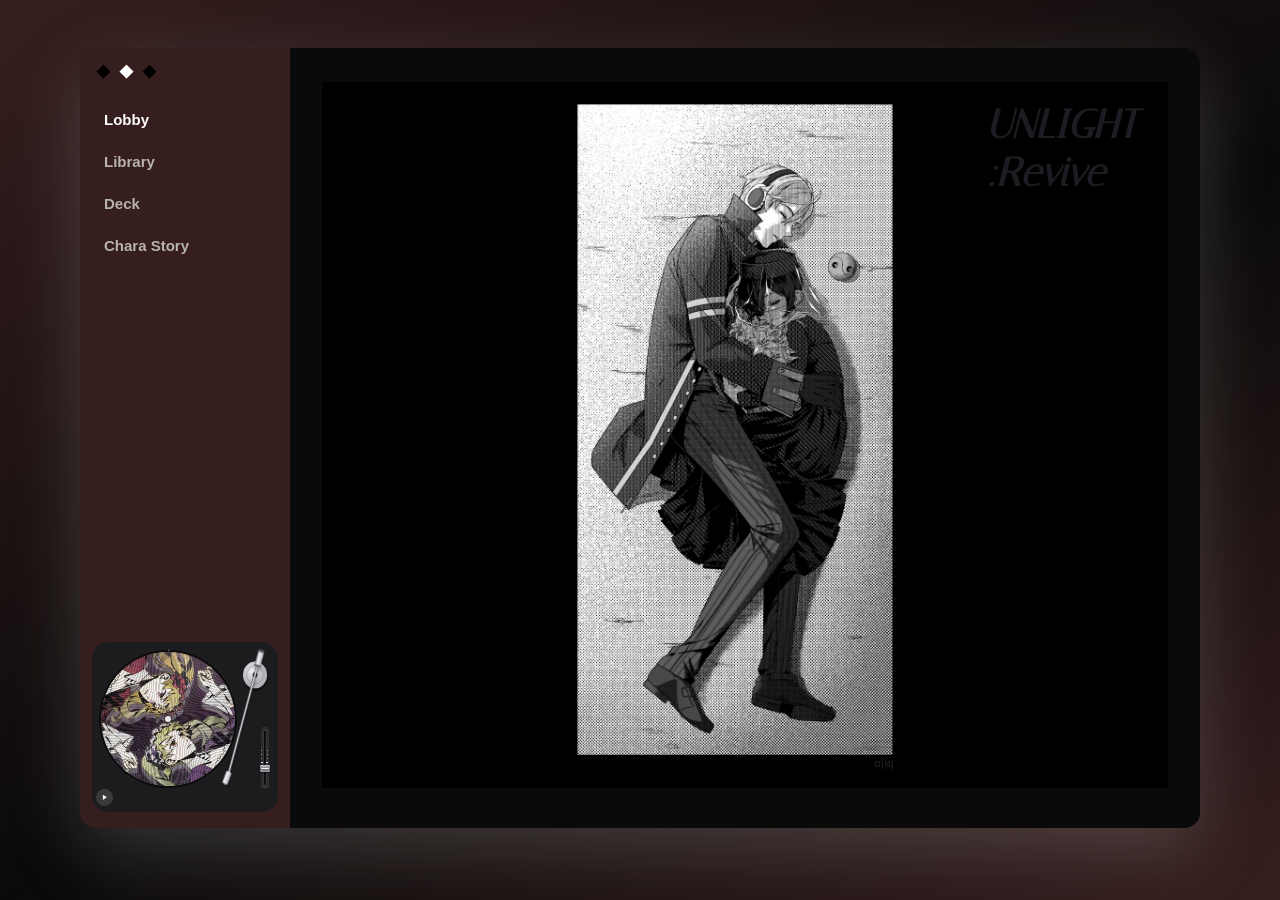
==== commit d658afac: "Add files via upload" ====
--- a/index.html
+++ b/index.html
@@ -1 +1 @@
-<!DOCTYPE html><html lang="ko"><head><meta charset="utf-8"><meta name="viewport" content="width=1280"><title>캐나다쿠스타운</title><meta name="robots" content="noindex,nofollow,noarchive,noimageindex"><meta property="og:type" content="website"><meta property="og:title" content="캐나다쿠스타운"><meta property="og:locale" content="ko_KR"><link rel="preconnect" href="https://fonts.googleapis.com"><link rel="preconnect" href="https://fonts.gstatic.com" crossorigin><link rel="stylesheet" href="https://fonts.googleapis.com/css2?family=Cormorant+Garamond:wght@400;600&family=Italiana&display=swap" media="print" onload="this.media='all'"><noscript><link rel="stylesheet" href="https://fonts.googleapis.com/css2?family=Cormorant+Garamond:wght@400;600&family=Italiana&display=swap"></noscript><link rel="stylesheet" href="css/site.css"></head><body class="root-13"><main><div class="box-199"><div class="dday-4" data-dday="1" data-d="2025-03-18" data-inc="1" data-v="l"><div class="dd-i">♥</div><div class="dd-t">다시, 성유계</div><div class="dd-s">2025-03-18</div><div class="dd-n">D-0</div></div></div><section class="section-20"><div class="box-185"><nav class="box-186"><div class="box-187"><p class="text-142">◆</p><p class="text-143">◆</p><p class="text-144">◆</p></div><a class="link-35 mac-nav hvb fx fx-color open" data-ck="show" data-to=".box-190" data-grp=".box-189" role="tab" aria-selected="true" href="#">Lobby</a><a class="link-36 mac-nav hvb fx fx-color" data-ck="show" data-to=".box-194" data-grp=".box-189" role="tab" aria-selected="false" href="#">Library</a><a class="link-37 mac-nav hvb fx fx-color" data-ck="show" data-to=".box-195" data-grp=".box-189" role="tab" aria-selected="false" href="#">Deck</a><a class="link-38 mac-nav hvb fx fx-color" data-ck="show" data-to=".box-196" data-grp=".box-189" role="tab" aria-selected="false" href="#">Chara Story</a><div class="box-188"><div class="lp-3" data-lp="https://youtu.be/AUN0C5JP_jo?si=QZlOJSiENwIk0LTi" data-vol="30" data-cover="1"><div class="lp-rec" style="background-image:url('[data-uri]')"><i class="lp-hole"></i></div><svg class="lp-ring" viewBox="0 0 100 100"><circle cx="50" cy="50" r="49" pathLength="100" stroke-dasharray="0 100"/></svg><svg class="lp-tn" viewBox="0 0 680 558" preserveAspectRatio="none"><defs><linearGradient id="lpalp-3" x1="0" x2="1"><stop offset="0" stop-color="#8d8d93"/><stop offset=".4" stop-color="#f4f4f6"/><stop offset="1" stop-color="#a4a4aa"/></linearGradient><radialGradient id="lpblp-3" cx=".4" cy=".35"><stop offset="0" stop-color="#f1f1f3"/><stop offset="1" stop-color="#b3b3b9"/></radialGradient></defs><circle cx="596" cy="108" r="46" fill="rgba(0,0,0,.4)" transform="translate(3 7)"/><circle cx="596" cy="108" r="44" fill="url(#lpblp-3)"/><circle cx="596" cy="108" r="30" fill="none" stroke="#8e8e94" stroke-width="2"/><circle cx="596" cy="108" r="9" fill="#2a2a2d"/><g class="lp-arm"><g transform="translate(596 108) rotate(28.6)"><rect x="-11" y="-84" width="22" height="58" rx="4" fill="url(#lpalp-3)"/><rect x="-11" y="-84" width="22" height="7" rx="3" fill="#55555a"/><rect x="-11" y="-34" width="22" height="5" fill="#55555a"/><path d="M0 -26V336" fill="none" stroke="#26262a" stroke-width="8.5" stroke-linecap="round"/><path d="M0 -26V336" fill="none" stroke="#d3d3d8" stroke-width="5" stroke-linecap="round"/><path d="M-1.3 -20V332" fill="none" stroke="rgba(255,255,255,.85)" stroke-width="1.3" stroke-linecap="round"/><g transform="translate(0 332) rotate(6)"><rect x="-10" y="0" width="20" height="42" rx="3" fill="url(#lpalp-3)" stroke="rgba(255,255,255,.55)" stroke-width=".8"/><rect x="-7.5" y="3" width="2.6" height="36" rx="1.3" fill="rgba(255,255,255,.75)"/><rect x="-3" y="42" width="6" height="5" rx="1" fill="#6d6d73"/></g></g></g></g></svg><button type="button" class="lp-pl" aria-label="재생 / 일시정지"><svg viewBox="0 0 24 24" class="lp-i-play"><path d="M8 5v14l11-7z"/></svg><svg viewBox="0 0 24 24" class="lp-i-pause"><path d="M7 5h4v14H7zM13 5h4v14h-4z"/></svg></button><div class="lp-vol" role="slider" aria-label="볼륨" aria-valuemin="0" aria-valuemax="100" aria-valuenow="70" tabindex="0"><i class="lp-vt"></i><i class="lp-vk"></i></div><p class="lp-ti"></p><div class="lp-yt"></div></div></div></nav><div class="box-189"><div class="box-190" data-panel role="tabpanel"><h2 class="heading-39">UNLIGHT :Revive</h2><img class="image-69" src="images/a28cu6m.webp" alt="" width="916" height="1600" srcset="images/a28cu6m-640.webp 640w, images/a28cu6m.webp 916w" sizes="100vw" fetchpriority="high" decoding="async"><h2 class="heading-40">미믹</h2></div><div class="box-194" data-panel role="tabpanel" hidden><section class="board-15 mac-diary" data-board="diary" data-view="line" data-src="notion" data-cats="top" data-limit="30" aria-label="다이어리 게시판"><ul class="bd-list" aria-live="polite"><li class="bd-msg">불러오는 중…</li></ul></section></div><div class="box-195" data-panel role="tabpanel" hidden><section class="board-16" data-board="gallery" data-view="photos" data-src="static" data-limit="30" aria-label="사진 갤러리"><ul class="bd-list" aria-live="polite"><li class="bd-msg">불러오는 중…</li></ul></section></div><div class="box-196" data-panel role="tabpanel" hidden><section class="board-17 mac-prof" data-board="profile" data-view="profile" data-src="notion" data-limit="10" aria-label="프로필 게시판"><ul class="bd-list" aria-live="polite"><li class="bd-msg">불러오는 중…</li></ul></section><section class="board-18 mac-tl" data-board="timeline" data-view="timeline" data-src="notion" data-fold="c" data-limit="30" aria-label="타임라인 게시판"><ul class="bd-list" aria-live="polite"><li class="bd-msg">불러오는 중…</li></ul></section></div></div></div></section></main><script src="js/site.js" defer></script></body></html>+<!DOCTYPE html><html lang="ko"><head><meta charset="utf-8"><meta name="viewport" content="width=1280"><title>캐나다쿠스타운</title><meta name="robots" content="noindex,nofollow,noarchive,noimageindex"><meta property="og:type" content="website"><meta property="og:title" content="캐나다쿠스타운"><meta property="og:locale" content="ko_KR"><link rel="preconnect" href="https://fonts.googleapis.com"><link rel="preconnect" href="https://fonts.gstatic.com" crossorigin><link rel="stylesheet" href="https://fonts.googleapis.com/css2?family=Cormorant+Garamond:wght@400;600&family=Italiana&display=swap" media="print" onload="this.media='all'"><noscript><link rel="stylesheet" href="https://fonts.googleapis.com/css2?family=Cormorant+Garamond:wght@400;600&family=Italiana&display=swap"></noscript><link rel="stylesheet" href="css/site.css"></head><body class="root-13"><main><section class="section-20"><div class="box-185"><nav class="box-186"><div class="box-187"><p class="text-142">◆</p><p class="text-143">◆</p><p class="text-144">◆</p></div><a class="link-35 mac-nav hvb fx fx-color open" data-ck="show" data-to=".box-190" data-grp=".box-189" role="tab" aria-selected="true" href="#">Lobby</a><a class="link-36 mac-nav hvb fx fx-color" data-ck="show" data-to=".box-194" data-grp=".box-189" role="tab" aria-selected="false" href="#">Library</a><a class="link-37 mac-nav hvb fx fx-color" data-ck="show" data-to=".box-195" data-grp=".box-189" role="tab" aria-selected="false" href="#">Deck</a><a class="link-38 mac-nav hvb fx fx-color" data-ck="show" data-to=".box-196" data-grp=".box-189" role="tab" aria-selected="false" href="#">Chara Story</a><div class="dday-4" data-dday="1" data-d="2025-03-18" data-inc="1" data-v="l"><div class="dd-i">♥</div><div class="dd-t">다시, 성유계</div><div class="dd-s">2025-03-18</div><div class="dd-n">D-0</div></div><div class="box-188"><div class="lp-3" data-lp="https://youtu.be/AUN0C5JP_jo?si=QZlOJSiENwIk0LTi" data-vol="30" data-cover="1"><div class="lp-rec" style="background-image:url('[data-uri]')"><i class="lp-hole"></i></div><svg class="lp-ring" viewBox="0 0 100 100"><circle cx="50" cy="50" r="49" pathLength="100" stroke-dasharray="0 100"/></svg><svg class="lp-tn" viewBox="0 0 680 558" preserveAspectRatio="none"><defs><linearGradient id="lpalp-3" x1="0" x2="1"><stop offset="0" stop-color="#8d8d93"/><stop offset=".4" stop-color="#f4f4f6"/><stop offset="1" stop-color="#a4a4aa"/></linearGradient><radialGradient id="lpblp-3" cx=".4" cy=".35"><stop offset="0" stop-color="#f1f1f3"/><stop offset="1" stop-color="#b3b3b9"/></radialGradient></defs><circle cx="596" cy="108" r="46" fill="rgba(0,0,0,.4)" transform="translate(3 7)"/><circle cx="596" cy="108" r="44" fill="url(#lpblp-3)"/><circle cx="596" cy="108" r="30" fill="none" stroke="#8e8e94" stroke-width="2"/><circle cx="596" cy="108" r="9" fill="#2a2a2d"/><g class="lp-arm"><g transform="translate(596 108) rotate(28.6)"><rect x="-11" y="-84" width="22" height="58" rx="4" fill="url(#lpalp-3)"/><rect x="-11" y="-84" width="22" height="7" rx="3" fill="#55555a"/><rect x="-11" y="-34" width="22" height="5" fill="#55555a"/><path d="M0 -26V336" fill="none" stroke="#26262a" stroke-width="8.5" stroke-linecap="round"/><path d="M0 -26V336" fill="none" stroke="#d3d3d8" stroke-width="5" stroke-linecap="round"/><path d="M-1.3 -20V332" fill="none" stroke="rgba(255,255,255,.85)" stroke-width="1.3" stroke-linecap="round"/><g transform="translate(0 332) rotate(6)"><rect x="-10" y="0" width="20" height="42" rx="3" fill="url(#lpalp-3)" stroke="rgba(255,255,255,.55)" stroke-width=".8"/><rect x="-7.5" y="3" width="2.6" height="36" rx="1.3" fill="rgba(255,255,255,.75)"/><rect x="-3" y="42" width="6" height="5" rx="1" fill="#6d6d73"/></g></g></g></g></svg><button type="button" class="lp-pl" aria-label="재생 / 일시정지"><svg viewBox="0 0 24 24" class="lp-i-play"><path d="M8 5v14l11-7z"/></svg><svg viewBox="0 0 24 24" class="lp-i-pause"><path d="M7 5h4v14H7zM13 5h4v14h-4z"/></svg></button><div class="lp-vol" role="slider" aria-label="볼륨" aria-valuemin="0" aria-valuemax="100" aria-valuenow="70" tabindex="0"><i class="lp-vt"></i><i class="lp-vk"></i></div><p class="lp-ti"></p><div class="lp-yt"></div></div></div></nav><div class="box-189"><div class="box-190" data-panel role="tabpanel"><h2 class="heading-39">UNLIGHT :Revive</h2><img class="image-69" src="images/a28cu6m.webp" alt="" width="916" height="1600" srcset="images/a28cu6m-640.webp 640w, images/a28cu6m.webp 916w" sizes="100vw" fetchpriority="high" decoding="async"><h2 class="heading-40">미믹</h2></div><div class="box-194" data-panel role="tabpanel" hidden><section class="board-15 mac-diary" data-board="diary" data-view="line" data-src="notion" data-cats="top" data-limit="30" aria-label="다이어리 게시판"><ul class="bd-list" aria-live="polite"><li class="bd-msg">불러오는 중…</li></ul></section></div><div class="box-195" data-panel role="tabpanel" hidden><section class="board-16" data-board="gallery" data-view="photos" data-src="static" data-limit="30" aria-label="사진 갤러리"><ul class="bd-list" aria-live="polite"><li class="bd-msg">불러오는 중…</li></ul></section></div><div class="box-196" data-panel role="tabpanel" hidden><section class="board-17 mac-prof" data-board="profile" data-view="profile" data-src="notion" data-limit="10" aria-label="프로필 게시판"><ul class="bd-list" aria-live="polite"><li class="bd-msg">불러오는 중…</li></ul></section><section class="board-18 mac-tl" data-board="timeline" data-view="timeline" data-src="notion" data-fold="c" data-limit="30" aria-label="타임라인 게시판"><ul class="bd-list" aria-live="polite"><li class="bd-msg">불러오는 중…</li></ul></section></div></div></div></section></main><script src="js/site.js" defer></script></body></html>
--- a/css/site.css
+++ b/css/site.css
@@ -1 +1 @@
-*,*::before,*::after{box-sizing:border-box}body{margin:0;-webkit-text-size-adjust:100%;overflow-x:clip}img,video,iframe{max-width:100%}img{height:auto}[hidden]{display:none!important}a{color:inherit}form input,form textarea{width:100%;padding:12px 14px;border:1px solid #cfd0d8;border-radius:10px;font:inherit;background:#fff;color:#111}form button{padding:12px 20px;border:0;border-radius:10px;background:#111;color:#fff;font:inherit;font-weight:600;cursor:pointer}[data-ck]{cursor:pointer}.fx{transition:translate .25s,scale .25s,rotate .25s,filter .25s,box-shadow .25s,background-color .25s,color .25s,opacity .25s,border-color .25s}.fx-color:hover,.fx-color.sim{}@media (prefers-reduced-motion:reduce){.fx,.an{transition:none!important;animation:none!important}}.bd-list{list-style:none;margin:0;padding:0;display:flex;flex-direction:column;gap:10px}.bd-item{border:1px solid rgba(128,128,140,.3);border-radius:12px;overflow:hidden}.bd-item summary{display:flex;justify-content:space-between;gap:12px;padding:14px 16px;cursor:pointer;list-style:none;font-weight:600}.bd-item summary::-webkit-details-marker{display:none}.bd-t{flex:1;min-width:0;overflow-wrap:anywhere;margin:0;font-size:inherit}.bd-n{display:none}.bd-item time{font-weight:400;font-size:.85em;opacity:.6;white-space:nowrap}.bd-b{padding:0 16px 16px;white-space:pre-wrap;line-height:1.7;overflow-wrap:anywhere}.bd-b img{display:block;max-width:100%;margin-top:12px;border-radius:8px}.bd-msg{opacity:.6;padding:8px 2px}.bd-item article{display:flex;flex-direction:column;gap:8px}.bd-item article>.bd-img{display:block;width:100%;aspect-ratio:4/3;object-fit:cover;border-radius:10px}.bd-item article>.bd-b{padding:0}[data-view=line] .bd-list{gap:0}[data-view=line] .bd-item{border:0;border-bottom:1px solid rgba(128,128,140,.3);border-radius:0}[data-view=line] .bd-item summary{padding-left:2px;padding-right:2px}[data-view=table] .bd-list{gap:0;border-top:2px solid currentColor}[data-view=table] .bd-item{border:0;border-bottom:1px solid rgba(128,128,140,.3);border-radius:0}[data-view=table] .bd-item summary{display:grid;grid-template-columns:3em 1fr auto;align-items:baseline;padding:12px 6px;font-weight:500}[data-view=table] .bd-n{display:block;opacity:.55;font-weight:400}[data-view=table] .bd-b{padding:4px 6px 18px 3.4em}[data-view=cards] .bd-list{display:grid;grid-template-columns:repeat(auto-fill,minmax(240px,1fr));gap:16px}[data-view=cards] .bd-item{background:rgba(128,128,140,.07);padding:12px}[data-view=cards] .bd-t{font-weight:600}[data-view=feed] .bd-list{gap:48px}[data-view=feed] .bd-item{border:0;border-radius:0;overflow:visible}[data-view=feed] .bd-item time{order:-2;font-size:.85em}[data-view=feed] .bd-t{order:-1;font-size:1.6em;line-height:1.3;font-weight:700}[data-view=feed] .bd-item article>.bd-img{aspect-ratio:auto;height:auto}[data-view=gallery] .bd-list{flex-direction:row;gap:20px;overflow-x:auto;scroll-snap-type:x mandatory;padding-bottom:14px;-webkit-overflow-scrolling:touch}[data-view=gallery] .bd-item{flex:0 0 min(300px,78%);scroll-snap-align:center;border:0;border-radius:0;overflow:visible}[data-view=gallery] .bd-item article>.bd-img{aspect-ratio:4/5;border-radius:6px}[data-view=gallery] .bd-t{font-weight:600}[data-view=gallery] .bd-list:focus-visible{outline:2px solid currentColor;outline-offset:4px}[data-view=photos] .bd-list{display:grid;grid-template-columns:repeat(auto-fill,minmax(min(190px,44%),1fr));gap:10px}[data-view=photos] .bd-item{background:none;padding:0;border:0;border-radius:14px;overflow:hidden}[data-view=photos] .bd-item article>:not(.bd-img){display:none}[data-view=photos] .bd-item:not(:has(.bd-img)){display:none}[data-view=photos] .bd-item article>.bd-img{display:block;width:100%;height:auto;aspect-ratio:1;object-fit:cover;border-radius:0;transition:transform .35s ease}[data-view=photos] .bd-item:hover article>.bd-img{transform:scale(1.05)}[data-view=photos] .bd-item.bd-lb{cursor:zoom-in}[data-view=photos] .bd-item.bd-lb:focus-visible{outline:2px solid currentColor;outline-offset:2px}[data-view=profile] .bd-list{display:grid;grid-template-columns:repeat(auto-fit,minmax(130px,1fr));max-width:480px;margin-left:auto;margin-right:auto;gap:12px}[data-view=profile] .bd-item{border:0;border-radius:18px;background:rgba(128,128,140,.08);padding:14px;overflow:hidden}[data-view=profile] .bd-item article{gap:6px;text-align:center;align-items:center}[data-view=profile] .bd-item article>.bd-img{aspect-ratio:1;width:100%;border-radius:14px;margin-bottom:6px}[data-view=profile] .bd-item time{display:none}[data-view=profile] .bd-cat{opacity:1;font-size:.72em;letter-spacing:.08em;text-transform:uppercase;padding:2px 10px;border-radius:999px;background:rgba(128,128,140,.18);margin:0}[data-view=profile] .bd-t{font-size:1.2em;font-weight:800;order:0}[data-view=profile] .bd-item article>.bd-b{font-size:.9em;opacity:.85;line-height:1.7;text-align:center;word-break:keep-all}[data-view=timeline] .bd-list{gap:0;position:relative;padding:0}[data-view=timeline] .bd-list::before{content:"";position:absolute;left:50%;top:0;bottom:0;width:2px;margin-left:-1px;background:rgba(128,128,140,.3)}[data-view=timeline] .bd-item{border:0;border-radius:0;overflow:visible;padding:0 0 28px;width:calc(50% - 28px);box-sizing:border-box;text-align:right;position:relative}[data-view=timeline] .bd-item:nth-child(even){margin-left:calc(50% + 28px);text-align:left}[data-view=timeline] .bd-item:last-child{padding-bottom:4px}[data-view=timeline] .bd-item::before{content:"";position:absolute;right:-35px;top:.35em;width:12px;height:12px;border-radius:50%;background:currentColor;box-shadow:0 0 0 4px rgba(128,128,140,.18)}[data-view=timeline] .bd-item:nth-child(even)::before{right:auto;left:-35px}[data-view=timeline] .bd-item::after{content:"";position:absolute;right:-24px;top:calc(.35em + 5px);width:24px;height:2px;background:rgba(128,128,140,.3)}[data-view=timeline] .bd-item:nth-child(even)::after{right:auto;left:-24px}[data-view=timeline] .bd-item article>.bd-img{margin-left:auto}[data-view=timeline] .bd-item:nth-child(even) article>.bd-img{margin-left:0}@media (max-width:479px){[data-view=timeline] .bd-item{width:calc(50% - 18px);font-size:.92em}[data-view=timeline] .bd-item:nth-child(even){margin-left:calc(50% + 18px)}[data-view=timeline] .bd-item::before{right:-24px;width:10px;height:10px;box-shadow:0 0 0 3px rgba(128,128,140,.18)}[data-view=timeline] .bd-item:nth-child(even)::before{left:-24px}[data-view=timeline] .bd-item::after{right:-18px;width:18px}[data-view=timeline] .bd-item:nth-child(even)::after{left:-18px}}[data-view=timeline] .bd-item article{gap:3px}[data-view=timeline] .bd-item time{order:-2;font-size:.8em;font-weight:700;letter-spacing:.04em;opacity:.65}[data-view=timeline] .bd-cat{order:-3;margin:0;font-size:.72em;letter-spacing:.06em;text-transform:uppercase}[data-view=timeline] .bd-t{order:-1;font-size:1.1em;font-weight:700}[data-view=timeline] .bd-item article>.bd-b{line-height:1.7}[data-view=timeline] .bd-tg{cursor:pointer;-webkit-tap-highlight-color:transparent}[data-view=timeline] .bd-tg::after{content:"";display:inline-block;width:.38em;height:.38em;border:solid currentColor;border-width:0 2px 2px 0;transform:rotate(45deg);margin-left:.6em;vertical-align:.18em;opacity:.55;transition:transform .25s}[data-view=timeline] .bd-open .bd-tg::after{transform:rotate(-135deg);vertical-align:-.05em}[data-view=timeline] .bd-tg:focus-visible{outline:2px solid currentColor;outline-offset:3px;border-radius:4px}[data-view=timeline] .bd-item article>.bd-img{aspect-ratio:auto;height:auto;max-width:320px;border-radius:10px;margin-top:6px}[data-view=orbitline].ot-on{min-height:calc(100vh + var(--otn,0)*58vh);min-height:calc(100svh + var(--otn,0)*58svh)}[data-view=orbitline] .ot-on .bd-list,[data-view=orbitline].ot-on .bd-list{position:absolute;width:1px;height:1px;margin:-1px;overflow:hidden;clip:rect(0,0,0,0);white-space:nowrap}[data-view=orbitline] .ot-st{position:sticky;top:0;height:100vh;height:100svh;min-height:480px;display:grid;grid-template-columns:minmax(0,1.15fr) minmax(0,.85fr);align-items:center;column-gap:3vw;padding:0 4vw;box-sizing:border-box}[data-view=orbitline] .ot-sample{position:relative;height:auto;min-height:0;padding:12px 0}[data-view=orbitline] .ot-svg{width:min(100%,86vh);height:auto;aspect-ratio:1;justify-self:center;overflow:visible}[data-view=orbitline] .ot-sample .ot-svg{width:min(100%,320px)}[data-view=orbitline] .ot-ring{fill:none;stroke:currentColor;stroke-opacity:.2;stroke-width:1}[data-view=orbitline] .ot-ring.ot-d{stroke-dasharray:2 6;stroke-opacity:.34}[data-view=orbitline] .ot-tk line{stroke:currentColor;stroke-opacity:.4;stroke-width:1}[data-view=orbitline] .ot-core{fill:currentColor}[data-view=orbitline] .ot-ld{stroke:currentColor;stroke-opacity:.45;stroke-width:1;stroke-dasharray:1 5}[data-view=orbitline] .ot-path{fill:none;stroke:currentColor;stroke-opacity:.38;stroke-width:1;stroke-dasharray:3 5}[data-view=orbitline] .ot-dot{fill:currentColor;fill-opacity:.32;stroke:transparent;stroke-width:16px;cursor:pointer;outline:none}[data-view=orbitline] .ot-dot.past{fill-opacity:.62}[data-view=orbitline] .ot-dot.on{fill-opacity:1}[data-view=orbitline] .ot-dot:focus-visible{stroke:currentColor;stroke-opacity:.6;stroke-width:2px}[data-view=orbitline] .ot-halo{fill:none;stroke:currentColor;stroke-opacity:.7;stroke-width:1}[data-view=orbitline] .ot-lb{font:10px ui-monospace,Menlo,Consolas,monospace;fill:currentColor;fill-opacity:.55;letter-spacing:.08em;pointer-events:none}[data-view=orbitline] .ot-cap{padding:0 0 0 2vw;max-width:460px}[data-view=orbitline] .ot-n{font:11px ui-monospace,Menlo,Consolas,monospace;letter-spacing:.24em;opacity:.5}[data-view=orbitline] .ot-dt{font:12px ui-monospace,Menlo,Consolas,monospace;letter-spacing:.14em;opacity:.65;margin-top:20px}[data-view=orbitline] .ot-tt{font:400 clamp(28px,3.4vw,46px)/1.15 Georgia,"Times New Roman",serif;letter-spacing:-.02em;margin:10px 0 16px;padding:0}[data-view=orbitline] .ot-bd{font-size:14px;line-height:1.9;opacity:.75;white-space:pre-line;max-height:34vh;overflow:hidden}[data-view=orbitline] .ot-hint{font:10px ui-monospace,Menlo,Consolas,monospace;letter-spacing:.22em;opacity:.4;margin-top:30px}[data-view=orbitline] .ot-in .ot-dt,[data-view=orbitline] .ot-in .ot-tt,[data-view=orbitline] .ot-in .ot-bd{animation:otf .5s ease both}@keyframes otf{from{opacity:0;transform:translateY(10px)}to{opacity:var(--o,1);transform:none}}@media (max-width:760px){[data-view=orbitline] .ot-st{grid-template-columns:1fr;align-content:center;row-gap:8px;padding:0 20px}[data-view=orbitline] .ot-svg{width:min(100%,46svh)}[data-view=orbitline] .ot-lb{font-size:17px}[data-view=orbitline] .ot-cap{padding:0;max-width:none}[data-view=orbitline] .ot-bd{max-height:22svh;font-size:13px}[data-view=orbitline] .ot-hint{display:none}}@media (prefers-reduced-motion:reduce){[data-view=orbitline] .ot-in .ot-dt,[data-view=orbitline] .ot-in .ot-tt,[data-view=orbitline] .ot-in .ot-bd{animation:none}}[data-view=profile] .bd-list{}[data-view=custom] .bd-item{border:0;border-radius:0;overflow:visible;min-width:0}[data-lay=grid2] .bd-list{display:grid;grid-template-columns:repeat(2,minmax(0,1fr))}[data-lay=grid3] .bd-list{display:grid;grid-template-columns:repeat(3,minmax(0,1fr))}[data-lay=grid4] .bd-list{display:grid;grid-template-columns:repeat(4,minmax(0,1fr))}[data-lay=scroll] .bd-list{flex-direction:row;overflow-x:auto;scroll-snap-type:x mandatory;padding-bottom:14px;-webkit-overflow-scrolling:touch}[data-lay=scroll] .bd-item{flex:0 0 auto;scroll-snap-align:center}[data-bind=body]{white-space:pre-wrap}.bd-item{position:relative}.bd-a{position:absolute;top:0;right:0;bottom:0;left:0;z-index:1;border-radius:inherit}.bd-a:focus-visible{outline:2px solid currentColor;outline-offset:-2px}.bd-more{display:inline-block;margin-top:10px;font-size:.9em;text-decoration:underline;color:inherit}@media (max-width:359px){[data-view=profile] .bd-list{grid-template-columns:1fr}}@media (max-width:991px){[data-lay=grid4] .bd-list{grid-template-columns:repeat(2,minmax(0,1fr))}}@media (max-width:479px){[data-lay=grid2] .bd-list,[data-lay=grid3] .bd-list,[data-lay=grid4] .bd-list{grid-template-columns:1fr}}.bd-cats{display:flex;flex-wrap:wrap;gap:8px;margin:0 0 16px}.bd-cb,.bd-cats>button{font:inherit;color:inherit;background:transparent;border:1px solid rgba(128,128,140,.3);border-radius:999px;padding:6px 14px;cursor:pointer;display:inline-flex;gap:6px;align-items:center}.bd-cats small{opacity:.6;font-size:.85em}.bd-cats [aria-pressed=true]{background:rgba(128,128,140,.22);font-weight:700;border-color:transparent}.bd-cb:focus-visible,.bd-cats>button:focus-visible{outline:2px solid currentColor;outline-offset:2px}.bd-cat{display:inline-block;font-size:.8em;font-weight:700;opacity:.7;margin-bottom:2px}[data-cats=left]{display:grid;grid-template-columns:180px minmax(0,1fr);column-gap:24px}[data-cats=left]>*:not(.bd-cats){grid-column:2}[data-cats=left]>.bd-cats{grid-column:1;grid-row:1 / span 99;align-self:start;flex-direction:column;flex-wrap:nowrap;gap:2px;margin:0;padding-right:14px;border-right:1px solid rgba(128,128,140,.3)}[data-cats=left] .bd-cats>button{border:0;border-radius:8px;justify-content:space-between;padding:8px 10px;text-align:left}@media (max-width:640px){[data-cats=left]{display:block}[data-cats=left]>.bd-cats{flex-direction:row;flex-wrap:wrap;border:0;padding:0;margin:0 0 16px;gap:8px}[data-cats=left] .bd-cats>button{border:1px solid rgba(128,128,140,.3);border-radius:999px;justify-content:flex-start}}[data-catnav]{position:relative}.cn-b{font:inherit;color:inherit;background:transparent;border:1px solid rgba(128,128,140,.3);border-radius:10px;padding:8px 14px;cursor:pointer;display:flex;justify-content:space-between;gap:10px;align-items:center;width:100%;text-align:left}.cn-b::after{content:"\25BE";opacity:.6;transition:transform .15s}.cn-b[aria-expanded=true]::after{transform:rotate(180deg)}.cn-b:focus-visible,.cn-l a:focus-visible{outline:2px solid currentColor;outline-offset:2px}.cn-l{list-style:none;margin:0;padding:6px 0 0}.cn-l[hidden]{display:none}.cn-l a{display:flex;justify-content:space-between;gap:10px;padding:7px 10px;border-radius:8px;color:inherit;text-decoration:none}.cn-l a:hover,.cn-l a[aria-current]{background:rgba(128,128,140,.18)}.cn-l a[aria-current]{font-weight:700}.cn-l small{opacity:.6}[data-cstyle=fold] .cn-b{border:0;padding:6px 2px;font-weight:700}[data-cstyle=drop] .cn-l{position:absolute;left:0;top:calc(100% + 6px);min-width:100%;z-index:30;padding:6px;background:Canvas;color:CanvasText;border:1px solid rgba(128,128,140,.3);border-radius:12px;box-shadow:0 10px 30px rgba(0,0,0,.15)}.bd-item.bd-cur{background:rgba(128,128,140,.14);box-shadow:inset 3px 0 0 currentColor;padding:10px 12px;margin:-10px -12px;border-radius:8px}[data-prev="1"] .bd-item article>.bd-b,[data-prev="1"] [data-bind=body]{display:-webkit-box;-webkit-box-orient:vertical;-webkit-line-clamp:1;overflow:hidden}[data-prev="2"] .bd-item article>.bd-b,[data-prev="2"] [data-bind=body]{display:-webkit-box;-webkit-box-orient:vertical;-webkit-line-clamp:2;overflow:hidden}[data-prev="3"] .bd-item article>.bd-b,[data-prev="3"] [data-bind=body]{display:-webkit-box;-webkit-box-orient:vertical;-webkit-line-clamp:3;overflow:hidden}.lp-rec{position:absolute;left:5%;top:6.1%;width:72%;aspect-ratio:1;border-radius:50%;background:radial-gradient(circle,#2f4a4d,#16282b) center/cover;box-shadow:0 0 0 1.2cqw #0c0c0d,0 0 0 1.4cqw #2a2a2d;animation:lpspin 9s linear infinite;animation-play-state:paused}.lp-rec::after{content:"";position:absolute;inset:0;border-radius:50%;background:repeating-radial-gradient(circle,rgba(0,0,0,.16) 0 .25cqw,rgba(255,255,255,.05) .25cqw .5cqw),conic-gradient(from 20deg,rgba(255,255,255,.12),transparent 20%,rgba(255,255,255,.1) 50%,transparent 70%,rgba(255,255,255,.12))}.lp-hole{position:absolute;left:50%;top:50%;width:3.2cqw;height:3.2cqw;margin:-1.6cqw 0 0 -1.6cqw;border-radius:50%;background:#e8e8ea;z-index:2;box-shadow:0 0 0 .8cqw rgba(0,0,0,.35)}.lp-ring{position:absolute;left:3.56%;top:4.3%;width:75%;aspect-ratio:1;transform:rotate(-90deg);pointer-events:none;z-index:2;overflow:visible}.lp-ring circle{fill:none;stroke:currentColor;stroke-width:.55;stroke-linecap:round;transition:stroke-dasharray .5s linear}.lp-tn{position:absolute;left:0;top:0;width:100%;height:100%;pointer-events:none;z-index:3;overflow:visible}.lp-arm{transform-origin:596px 108px;transform:rotate(-12deg);transition:transform 1s cubic-bezier(.4,0,.2,1);filter:drop-shadow(0 6px 5px rgba(0,0,0,.35))}.on .lp-arm{transform:rotate(0deg)}.lp-vol{position:absolute;right:5%;top:50%;width:4.2%;height:36%;touch-action:none;cursor:ns-resize;z-index:4;outline:none}.lp-vt{position:absolute;left:0;right:0;top:0;bottom:0;border-radius:.9cqw;background:linear-gradient(90deg,rgba(255,255,255,.04),rgba(255,255,255,.11) 50%,rgba(255,255,255,.04));box-shadow:inset 0 0 0 .25cqw rgba(255,255,255,.1),inset 0 .4cqw .8cqw rgba(0,0,0,.45)}.lp-vt::before{content:"";position:absolute;left:50%;top:6%;bottom:6%;width:.9cqw;margin-left:-.45cqw;border-radius:1cqw;background:linear-gradient(90deg,#020202,#1a1a1c);box-shadow:0 0 0 .2cqw rgba(255,255,255,.14),inset 0 .2cqw .3cqw rgba(0,0,0,.8)}.lp-vt::after{content:"";position:absolute;left:6%;right:6%;top:6%;bottom:6%;background:repeating-linear-gradient(180deg,rgba(255,255,255,.5) 0 .2cqw,transparent .2cqw 2.1cqw) left/18% 100% no-repeat,repeating-linear-gradient(180deg,rgba(255,255,255,.5) 0 .2cqw,transparent .2cqw 2.1cqw) right/18% 100% no-repeat,repeating-linear-gradient(180deg,rgba(255,255,255,.85) 0 .25cqw,transparent .25cqw 8.4cqw) left/30% 100% no-repeat,repeating-linear-gradient(180deg,rgba(255,255,255,.85) 0 .25cqw,transparent .25cqw 8.4cqw) right/30% 100% no-repeat}.lp-vk{position:absolute;left:-14%;width:128%;height:12%;top:26.4%;border-radius:.7cqw;background:repeating-linear-gradient(180deg,rgba(0,0,0,.28) 0 .15cqw,transparent .15cqw .55cqw),linear-gradient(180deg,#c3c3c8,#76767c 48%,#5c5c61 52%,#a1a1a7);box-shadow:0 .5cqw 1cqw rgba(0,0,0,.55),inset 0 .15cqw .15cqw rgba(255,255,255,.5)}.lp-vk::after{content:"";position:absolute;left:10%;right:10%;top:50%;height:.4cqw;margin-top:-.2cqw;background:#f4f4f7;border-radius:1cqw;box-shadow:0 0 .6cqw rgba(255,255,255,.5)}.lp-ti{position:absolute;left:13.5%;bottom:5.4%;width:44%;margin:0;font-size:2.6cqw;line-height:1.3;opacity:.85;white-space:nowrap;overflow:hidden;text-overflow:ellipsis;z-index:4}.on .lp-rec{animation-play-state:running}.lp-pl{position:absolute;left:2.4%;bottom:3.6%;width:9%;aspect-ratio:1;border:0;padding:0;cursor:pointer;color:inherit;background:#3a3a3d;border-radius:50%;display:flex;align-items:center;justify-content:center;transition:background .2s,transform .15s;z-index:4}.lp-pl:hover{background:#505055;transform:scale(1.06)}.lp-pl svg{width:52%;height:52%;fill:currentColor}.lp-i-pause{display:none}.on .lp-i-pause{display:block}.on .lp-i-play{display:none}[data-mp]{display:flex;flex-direction:column;justify-content:center;gap:10px;padding:14px 18px 12px}.mp-top{display:flex;align-items:center;gap:12px}.mp-art{flex:0 0 46px;width:46px;height:46px;border-radius:10px;background:#d9dae0 center/cover;box-shadow:inset 0 0 0 1px rgba(0,0,0,.06)}.mp-m{flex:1;min-width:0}.mp-t{margin:0;font-size:15px;font-weight:700;line-height:1.3;white-space:nowrap;overflow:hidden;text-overflow:ellipsis}.mp-a{margin:1px 0 0;font-size:13px;color:#8a8a90;white-space:nowrap;overflow:hidden;text-overflow:ellipsis;min-height:1.3em}.mp-eq{display:flex;align-items:flex-end;gap:2px;height:16px;flex:0 0 auto;opacity:.45}.mp-eq b{display:block;width:3px;height:40%;border-radius:2px;background:currentColor}.on .mp-eq b{animation:mpeq .9s ease-in-out infinite alternate}.mp-eq b:nth-child(2){animation-delay:-.3s!important;height:80%}.mp-eq b:nth-child(3){animation-delay:-.6s!important;height:55%}.mp-eq b:nth-child(4){animation-delay:-.15s!important;height:70%}.mp-tm{display:flex;align-items:center;gap:8px;font-size:11px;color:#8a8a90;font-variant-numeric:tabular-nums}.mp-bar{position:relative;flex:1;height:6px;border-radius:3px;background:#cfcfd4;overflow:hidden;cursor:pointer}.mp-bar i{display:block;height:100%;width:0;background:#76767b;border-radius:3px;transition:width .5s linear}.mp-c{position:relative;display:grid;grid-template-columns:minmax(0,1fr) auto minmax(24px,1fr);align-items:center}.mp-ct{display:flex;align-items:center;justify-content:center;gap:clamp(10px,8cqw,34px);grid-column:2}.mp-vw{display:flex;flex:none;grid-column:3;justify-self:end}.mp-vb{border:0;padding:3px;background:transparent;color:inherit;opacity:.55;cursor:pointer;display:flex;border-radius:6px;transition:opacity .15s}.mp-vb:hover,.mp-vb[aria-expanded="true"]{opacity:1}.mp-vb svg{width:18px;height:18px;fill:currentColor}.mp-vp{position:absolute;right:-4px;bottom:calc(100% + 8px);padding:9px 12px;border-radius:12px;background:#fff;box-shadow:0 4px 18px rgba(0,0,0,.2),0 0 0 1px rgba(0,0,0,.06);z-index:30}.mp-vp[hidden]{display:none}.mp-vr{-webkit-appearance:none;appearance:none;display:block;width:110px;height:4px;border-radius:2px;background:#cfcfd4;outline:none;cursor:pointer;margin:0}.mp-vr::-webkit-slider-thumb{-webkit-appearance:none;width:14px;height:14px;border-radius:50%;background:#555;border:0}.mp-vr::-moz-range-thumb{width:14px;height:14px;border-radius:50%;background:#555;border:0}.mp-pr,.mp-pl,.mp-nx{border:0;padding:0;background:transparent;color:inherit;cursor:pointer;display:flex;align-items:center;justify-content:center;transition:transform .15s,opacity .15s}.mp-pr:hover,.mp-pl:hover,.mp-nx:hover{transform:scale(1.1)}.mp-pr svg,.mp-nx svg{width:clamp(22px,11cqw,28px);height:clamp(22px,11cqw,28px);fill:currentColor}.mp-pl svg{width:clamp(24px,12cqw,30px);height:clamp(24px,12cqw,30px);fill:currentColor}.lp-yt{position:absolute;left:0;top:0;width:200px;height:200px;opacity:0;pointer-events:none;z-index:-1}@keyframes mpeq{from{height:25%}to{height:100%}}@keyframes lpspin{to{transform:rotate(360deg)}}@media (prefers-reduced-motion:reduce){.lp-rec{animation:none!important}}[data-dday]{container-type:size;position:relative;overflow:hidden;font-family:-apple-system,BlinkMacSystemFont,"Helvetica Neue","Noto Sans KR",Arial,sans-serif}.dd-i{color:var(--ac,#e5383b);position:absolute;left:min(7cqw,16.10cqh);top:min(4.5cqw,10.35cqh);font-size:min(10.5cqw,24.15cqh);line-height:1}.dd-t{position:absolute;left:min(22cqw,50.60cqh);right:min(5cqw,11.50cqh);top:min(5cqw,11.50cqh);font-size:min(7.2cqw,16.56cqh);font-weight:800;line-height:1.2;text-transform:uppercase;white-space:nowrap;overflow:hidden;text-overflow:ellipsis}.dd-s{position:absolute;left:min(22cqw,50.60cqh);right:min(5cqw,11.50cqh);top:min(13.5cqw,31.05cqh);font-size:min(4.6cqw,10.58cqh);line-height:1.2;opacity:.6;white-space:nowrap;overflow:hidden;text-overflow:ellipsis}[data-v="l"] .dd-n{left:min(7cqw,16.10cqh);right:auto;bottom:auto;top:min(6cqw,13.80cqh);width:min(80cqw,184.00cqh);text-align:left;font-size:min(15.5cqw,35.65cqh);font-weight:600;letter-spacing:-.02em}[data-v="l"] .dd-s{left:min(7cqw,16.10cqh);right:auto;width:min(80cqw,184.00cqh);top:min(25cqw,57.50cqh);font-size:min(4.8cqw,11.04cqh);opacity:.85;font-weight:600}[data-v="l"] .dd-i{display:none}[data-v="l"] .dd-t{left:min(40cqw,92.00cqh);right:min(7cqw,16.10cqh);top:auto;bottom:min(5.5cqw,12.65cqh);font-size:min(6.4cqw,14.72cqh);text-align:right}.dd-n{position:absolute;right:min(6cqw,13.80cqh);bottom:min(5cqw,11.50cqh);font-size:min(12.5cqw,28.75cqh);font-weight:600;line-height:1;white-space:nowrap;font-variant-numeric:tabular-nums}.hvb,.hvt{transition:background-color .18s ease,color .18s ease}.hvb:hover{background-color:var(--hvb)!important}.hvt:hover{color:var(--hvt)!important}body.root-13{font-family:'Cormorant Garamond',serif;color:#1c1c22;background-color:#ffffff;font-size:16px;line-height:1.6;background-image:linear-gradient(150deg,#371E1E 0%,#0A0A0A 55%,#371E1E 100%);background-attachment:fixed;display:flex;flex-direction:column;min-height:100vh;position:relative}.box-199{position:relative;display:flex;flex-direction:column;gap:0;padding-top:0;padding-right:0;padding-bottom:0;padding-left:0;position:absolute;top:0px;left:0px;right:0px;bottom:0px;width:auto;pointer-events:none;z-index:20;overflow:visible}.dday-4{position:absolute;width:186px;max-width:280px;aspect-ratio:2.3;background-color:#121212;color:#696969;border-radius:15px;box-shadow:0 1px 3px rgba(0,0,0,.08);box-sizing:border-box;left:412px;top:676px;pointer-events:auto;height:64px}.section-20{display:flex;flex-direction:column;align-items:center;padding-top:48px;padding-right:20px;padding-bottom:48px;padding-left:20px;width:100%;flex:1;justify-content:center;flex-wrap:nowrap}.box-185{display:flex;flex-direction:row;gap:0;padding-top:0;padding-right:0;padding-bottom:0;padding-left:0;width:1120px;max-width:100%;height:min(780px,calc(100vh - 96px));min-height:480px;border-radius:16px;overflow:hidden;box-shadow:0 24px 70px rgba(183,180,174,.25);font-family:-apple-system,BlinkMacSystemFont,"Helvetica Neue","Noto Sans KR",sans-serif;background-color:#0A0A0A}.box-186{display:flex;flex-direction:column;gap:4px;padding-top:16px;padding-right:12px;padding-bottom:16px;padding-left:12px;width:210px;flex-shrink:0;background-color:#371E1E}.box-187{display:flex;flex-direction:row;gap:8px;padding-top:0;padding-right:4px;padding-bottom:18px;padding-left:4px;flex-shrink:0;width:auto}.text-142{margin-top:0;margin-right:0;margin-bottom:0;margin-left:0;font-size:15px;line-height:1;color:#000000;width:auto;flex-shrink:0;flex-grow:0}.text-143{margin-top:0;margin-right:0;margin-bottom:0;margin-left:0;font-size:15px;line-height:1;color:#ffffff;width:auto;flex-shrink:0;flex-grow:0}.text-144{margin-top:0;margin-right:0;margin-bottom:0;margin-left:0;font-size:15px;line-height:1;color:#000000;width:auto;flex-shrink:0;flex-grow:0}.link-35{color:#B7B4AE;text-decoration:none;width:fit-content;font-weight:600;font-size:15px;padding-top:7px;padding-right:12px;padding-bottom:7px;padding-left:12px;border-radius:8px;display:block;--hvb:#726E68}.link-36{color:#B7B4AE;text-decoration:none;width:fit-content;font-weight:600;font-size:15px;padding-top:7px;padding-right:12px;padding-bottom:7px;padding-left:12px;border-radius:8px;display:block;--hvb:#726E68}.link-37{color:#B7B4AE;text-decoration:none;width:fit-content;font-weight:600;font-size:15px;padding-top:7px;padding-right:12px;padding-bottom:7px;padding-left:12px;border-radius:8px;display:block;--hvb:#726E68}.link-38{color:#B7B4AE;text-decoration:none;width:fit-content;font-weight:600;font-size:15px;padding-top:7px;padding-right:12px;padding-bottom:7px;padding-left:12px;border-radius:8px;display:block;--hvb:#726E68}.box-188{display:flex;flex-direction:column;width:100%;height:170px;margin-top:auto;flex-shrink:0;padding-top:0;padding-right:0;padding-bottom:0;padding-left:0;border-radius:16px;overflow:hidden;background-color:#33312F;background-size:cover;background-position:center}.lp-3{position:relative;width:auto;max-width:520px;aspect-ratio:680/558;background-color:#1c1c1e;color:#ffffff;border-radius:6%;overflow:hidden;container-type:inline-size;grid-column:span 2;grid-row:span 1;--ac:#B7B4AE;--tx2:#B7B4AE;height:180px}.box-189{display:flex;flex-direction:column;gap:12px;padding-top:34px;padding-right:32px;padding-bottom:40px;padding-left:32px;flex:1;min-width:0;background-color:#0A0A0A;overflow-y:auto}.box-190{position:relative;display:flex;flex-direction:column;gap:14px;padding-top:32px;padding-right:24px;padding-bottom:32px;padding-left:24px;flex:1 1 auto;justify-content:center;background-color:#000000;height:729px}.heading-39{position:absolute;margin-top:0px;margin-right:0px;margin-bottom:0px;margin-left:0px;font-size:40px;font-weight:700;line-height:1.2;margin:0;width:175px;font-style:italic;font-family:'Italiana',serif;left:664px;top:19px}.image-69{position:absolute;display:block;width:430px;height:693px;max-width:100%;border-width:0;grid-column:span 2;grid-row:span 2;border-radius:20px;overflow:hidden;min-height:527px;left:198px;top:3px;margin-top:0px;margin-right:0px;margin-bottom:0px;margin-left:0px;object-fit:cover}.heading-40{position:absolute;margin-top:0;margin-right:0;margin-bottom:0;margin-left:0;font-size:10px;line-height:1.2;left:552px;top:677px;width:24px;height:12px;font-family:'Italiana',serif}.box-194{display:flex;flex-direction:column;gap:14px;padding-top:0;padding-right:0;padding-bottom:0;padding-left:0}.board-15{width:100%;max-width:none;color:#B7B4AE;--bd-cat:#371E1E;--bd-catc:#B7B4AE;--bd-cat-on:#B7B4AE;--bd-cat-onc:#0A0A0A;--bd-card:#33312F;--bd-tx:#B7B4AE;--bd-tx2:#B7B4AE}.board-15.board-15 .bd-cats>button,.board-15.board-15 .bd-cb{background:#371E1E;color:#B7B4AE}.board-15.board-15 .bd-cats>button:hover{background:#371E1E;filter:brightness(.94)}.board-15.board-15 .bd-cats>button[aria-pressed=true],.board-15.board-15 .bd-cb[aria-pressed=true]{background:#B7B4AE;color:#0A0A0A}.board-15.board-15 .bd-item{background:#33312F}.board-15.board-15 .bd-item summary,.board-15.board-15 .bd-b,.board-15.board-15 .bd-t{color:#B7B4AE}.board-15.board-15 .bd-item time,.board-15.board-15 .bd-msg{color:#B7B4AE}.box-195{display:flex;flex-direction:column;gap:14px;padding-top:0;padding-right:0;padding-bottom:0;padding-left:0}.board-16{width:100%;max-width:none}.box-196{display:flex;flex-direction:column;gap:28px;padding-top:0;padding-right:0;padding-bottom:0;padding-left:0}.board-17{width:100%;max-width:none;color:#B7B4AE}.board-18{width:100%;max-width:none;color:#B7B4AE}.link-35.open,.open .link-35{color:#ffffff}.link-36.open,.open .link-36{color:#ffffff}.link-37.open,.open .link-37{color:#ffffff}.link-38.open,.open .link-38{color:#ffffff}.mac-nav{transition:background-color .18s ease,color .18s ease}.mac-diary .bd-cats{gap:8px;margin:0 0 20px}.mac-diary .bd-cats>button{border:0;background:#FFEFB9;color:#5E442E;font-weight:600;font-size:14px;padding:7px 16px;transition:background-color .18s,color .18s}.mac-diary .bd-cats>button:hover{background:#F0D586}.mac-diary .bd-cats>button[aria-pressed=true]{background:#5E442E;color:#FFF8E2}.mac-diary .bd-cats small{opacity:.55}.mac-diary .bd-list{gap:12px}.mac-diary .bd-item{background:#FFFDF5;border:0;border-radius:16px;box-shadow:0 1px 3px rgba(94,68,46,.12);transition:box-shadow .18s}.mac-diary .bd-item:hover{box-shadow:0 4px 14px rgba(94,68,46,.16)}.mac-diary .bd-item summary{padding:16px 20px;font-weight:700;color:#5E442E}.mac-diary .bd-item time{color:#a58f7a;font-weight:500}.mac-diary .bd-item details[open] summary{border-bottom:1px solid rgba(94,68,46,.1)}.mac-diary .bd-b{padding:14px 20px 20px;color:#5E442E;line-height:1.8}.mac-diary .bd-msg{color:#a58f7a}.mac-prof .bd-item{background:#FFFDF5;border-radius:20px;padding:16px;box-shadow:0 1px 3px rgba(94,68,46,.12);transition:box-shadow .18s,transform .18s}.mac-prof .bd-item:hover{box-shadow:0 6px 18px rgba(94,68,46,.16);transform:translateY(-2px)}.mac-prof .bd-item article>.bd-img{background:#FFEFB9;border-radius:16px}.mac-prof .bd-cat{background:#BCD1DE;color:#5E442E;font-weight:700}.mac-prof .bd-t{color:#5E442E;font-weight:800}.mac-prof .bd-b{color:#5E442E;opacity:.8}.mac-tl .bd-list::before{background:#E6D7A8}.mac-tl .bd-item::after{background:#E6D7A8}.mac-tl .bd-item::before{background:#A8793F;box-shadow:0 0 0 4px #FFEFB9}.mac-tl .bd-item time{color:#A8793F;opacity:1}.mac-tl .bd-cat{color:#6f6a68}.mac-tl .bd-t{color:#5E442E}.mac-tl .bd-b{color:#5E442E;opacity:.85}.mac-tl .bd-msg,.mac-prof .bd-msg{color:#a58f7a}.mac-nav{transition:background-color .18s ease,color .18s ease}.mac-diary .bd-cats{gap:8px;margin:0 0 20px}.mac-diary .bd-cats>button{border:0;background:#371E1E;color:#B7B4AE;font-weight:600;font-size:14px;padding:7px 16px;transition:background-color .18s,color .18s}.mac-diary .bd-cats>button:hover{background:var(--bd-cath,#726E68)}.mac-diary .bd-cats>button[aria-pressed=true]{background:#B7B4AE;color:#0A0A0A}.mac-diary .bd-cats small{opacity:.55}.mac-diary .bd-list{gap:12px}.mac-diary .bd-item{background:#33312F;border:0;border-radius:16px;box-shadow:0 1px 3px rgba(183,180,174,.12);transition:box-shadow .18s}.mac-diary .bd-item:hover{box-shadow:0 4px 14px rgba(183,180,174,.16);background:var(--bd-itemh,#33312F)}.mac-diary .bd-item summary{padding:16px 20px;font-weight:700;color:#B7B4AE}.mac-diary .bd-item time{color:#B7B4AE;font-weight:500}.mac-diary .bd-item details[open] summary{border-bottom:1px solid rgba(183,180,174,.1)}.mac-diary .bd-b{padding:14px 20px 20px;color:#B7B4AE;line-height:1.8}.mac-diary .bd-msg{color:#B7B4AE}.mac-prof .bd-item{background:#33312F;border-radius:20px;padding:16px;box-shadow:0 1px 3px rgba(183,180,174,.12);transition:box-shadow .18s,transform .18s}.mac-prof .bd-item:hover{box-shadow:0 6px 18px rgba(183,180,174,.16);transform:translateY(-2px);background:var(--bd-itemh,#33312F)}.mac-prof .bd-item article>.bd-img{background:#371E1E;border-radius:16px}.mac-prof .bd-cat{background:#371E1E;color:#B7B4AE;font-weight:700}.mac-prof .bd-t{color:#B7B4AE;font-weight:800}.mac-prof .bd-b{color:#B7B4AE;opacity:.8}.mac-tl .bd-list::before{background:#726E68}.mac-tl .bd-item::after{background:#726E68}.mac-tl .bd-item::before{background:#ffffff;box-shadow:0 0 0 4px #371E1E}.mac-tl .bd-item time{color:#ffffff;opacity:1}.mac-tl .bd-cat{color:#6f6a68}.mac-tl .bd-t{color:#B7B4AE}.mac-tl .bd-b{color:#B7B4AE;opacity:.85}.mac-tl .bd-msg,.mac-prof .bd-msg{color:#B7B4AE}.mac-diary .bd-cats>button:hover{background:var(--bd-cath,#726E68);color:var(--bd-catht,#5E442E)}.mac-diary .bd-cats>button[aria-pressed=true]{background:var(--bd-catsb,#5E442E);color:var(--bd-catst,#FFF8E2)}.mac-diary .bd-item:hover summary,.mac-diary .bd-item:hover .bd-b{color:var(--bd-itemht,#5E442E)}.mac-diary .bd-item:hover time{color:var(--bd-itemht,#a58f7a)}.mac-prof .bd-item:hover .bd-t,.mac-prof .bd-item:hover .bd-b{color:var(--bd-itemht,#5E442E)}+*,*::before,*::after{box-sizing:border-box}body{margin:0;-webkit-text-size-adjust:100%;overflow-x:clip}img,video,iframe{max-width:100%}img{height:auto}[hidden]{display:none!important}a{color:inherit}form input,form textarea{width:100%;padding:12px 14px;border:1px solid #cfd0d8;border-radius:10px;font:inherit;background:#fff;color:#111}form button{padding:12px 20px;border:0;border-radius:10px;background:#111;color:#fff;font:inherit;font-weight:600;cursor:pointer}[data-ck]{cursor:pointer}.fx{transition:translate .25s,scale .25s,rotate .25s,filter .25s,box-shadow .25s,background-color .25s,color .25s,opacity .25s,border-color .25s}.fx-color:hover,.fx-color.sim{}@media (prefers-reduced-motion:reduce){.fx,.an{transition:none!important;animation:none!important}}.bd-list{list-style:none;margin:0;padding:0;display:flex;flex-direction:column;gap:10px}.bd-item{border:1px solid rgba(128,128,140,.3);border-radius:12px;overflow:hidden}.bd-item summary{display:flex;justify-content:space-between;gap:12px;padding:14px 16px;cursor:pointer;list-style:none;font-weight:600}.bd-item summary::-webkit-details-marker{display:none}.bd-t{flex:1;min-width:0;overflow-wrap:anywhere;margin:0;font-size:inherit}.bd-n{display:none}.bd-item time{font-weight:400;font-size:.85em;opacity:.6;white-space:nowrap}.bd-b{padding:0 16px 16px;white-space:pre-wrap;line-height:1.7;overflow-wrap:anywhere}.bd-b img{display:block;max-width:100%;margin-top:12px;border-radius:8px}.bd-msg{opacity:.6;padding:8px 2px}.bd-item article{display:flex;flex-direction:column;gap:8px}.bd-item article>.bd-img{display:block;width:100%;aspect-ratio:4/3;object-fit:cover;border-radius:10px}.bd-item article>.bd-b{padding:0}[data-view=line] .bd-list{gap:0}[data-view=line] .bd-item{border:0;border-bottom:1px solid rgba(128,128,140,.3);border-radius:0}[data-view=line] .bd-item summary{padding-left:2px;padding-right:2px}[data-view=table] .bd-list{gap:0;border-top:2px solid currentColor}[data-view=table] .bd-item{border:0;border-bottom:1px solid rgba(128,128,140,.3);border-radius:0}[data-view=table] .bd-item summary{display:grid;grid-template-columns:3em 1fr auto;align-items:baseline;padding:12px 6px;font-weight:500}[data-view=table] .bd-n{display:block;opacity:.55;font-weight:400}[data-view=table] .bd-b{padding:4px 6px 18px 3.4em}[data-view=cards] .bd-list{display:grid;grid-template-columns:repeat(auto-fill,minmax(240px,1fr));gap:16px}[data-view=cards] .bd-item{background:rgba(128,128,140,.07);padding:12px}[data-view=cards] .bd-t{font-weight:600}[data-view=feed] .bd-list{gap:48px}[data-view=feed] .bd-item{border:0;border-radius:0;overflow:visible}[data-view=feed] .bd-item time{order:-2;font-size:.85em}[data-view=feed] .bd-t{order:-1;font-size:1.6em;line-height:1.3;font-weight:700}[data-view=feed] .bd-item article>.bd-img{aspect-ratio:auto;height:auto}[data-view=gallery] .bd-list{flex-direction:row;gap:20px;overflow-x:auto;scroll-snap-type:x mandatory;padding-bottom:14px;-webkit-overflow-scrolling:touch}[data-view=gallery] .bd-item{flex:0 0 min(300px,78%);scroll-snap-align:center;border:0;border-radius:0;overflow:visible}[data-view=gallery] .bd-item article>.bd-img{aspect-ratio:4/5;border-radius:6px}[data-view=gallery] .bd-t{font-weight:600}[data-view=gallery] .bd-list:focus-visible{outline:2px solid currentColor;outline-offset:4px}[data-view=photos] .bd-list{display:grid;grid-template-columns:repeat(auto-fill,minmax(min(190px,44%),1fr));gap:10px}[data-view=photos] .bd-item{background:none;padding:0;border:0;border-radius:14px;overflow:hidden}[data-view=photos] .bd-item article>:not(.bd-img){display:none}[data-view=photos] .bd-item:not(:has(.bd-img)){display:none}[data-view=photos] .bd-item article>.bd-img{display:block;width:100%;height:auto;aspect-ratio:1;object-fit:cover;border-radius:0;transition:transform .35s ease}[data-view=photos] .bd-item:hover article>.bd-img{transform:scale(1.05)}[data-view=photos] .bd-item.bd-lb{cursor:zoom-in}[data-view=photos] .bd-item.bd-lb:focus-visible{outline:2px solid currentColor;outline-offset:2px}[data-view=profile] .bd-list{display:grid;grid-template-columns:repeat(auto-fit,minmax(130px,1fr));max-width:480px;margin-left:auto;margin-right:auto;gap:12px}[data-view=profile] .bd-item{border:0;border-radius:18px;background:rgba(128,128,140,.08);padding:14px;overflow:hidden}[data-view=profile] .bd-item article{gap:6px;text-align:center;align-items:center}[data-view=profile] .bd-item article>.bd-img{aspect-ratio:1;width:100%;border-radius:14px;margin-bottom:6px}[data-view=profile] .bd-item time{display:none}[data-view=profile] .bd-cat{opacity:1;font-size:.72em;letter-spacing:.08em;text-transform:uppercase;padding:2px 10px;border-radius:999px;background:rgba(128,128,140,.18);margin:0}[data-view=profile] .bd-t{font-size:1.2em;font-weight:800;order:0}[data-view=profile] .bd-item article>.bd-b{font-size:.9em;opacity:.85;line-height:1.7;text-align:center;word-break:keep-all}[data-view=timeline] .bd-list{gap:0;position:relative;padding:0}[data-view=timeline] .bd-list::before{content:"";position:absolute;left:50%;top:0;bottom:0;width:2px;margin-left:-1px;background:rgba(128,128,140,.3)}[data-view=timeline] .bd-item{border:0;border-radius:0;overflow:visible;padding:0 0 28px;width:calc(50% - 28px);box-sizing:border-box;text-align:right;position:relative}[data-view=timeline] .bd-item:nth-child(even){margin-left:calc(50% + 28px);text-align:left}[data-view=timeline] .bd-item:last-child{padding-bottom:4px}[data-view=timeline] .bd-item::before{content:"";position:absolute;right:-35px;top:.35em;width:12px;height:12px;border-radius:50%;background:currentColor;box-shadow:0 0 0 4px rgba(128,128,140,.18)}[data-view=timeline] .bd-item:nth-child(even)::before{right:auto;left:-35px}[data-view=timeline] .bd-item::after{content:"";position:absolute;right:-24px;top:calc(.35em + 5px);width:24px;height:2px;background:rgba(128,128,140,.3)}[data-view=timeline] .bd-item:nth-child(even)::after{right:auto;left:-24px}[data-view=timeline] .bd-item article>.bd-img{margin-left:auto}[data-view=timeline] .bd-item:nth-child(even) article>.bd-img{margin-left:0}@media (max-width:479px){[data-view=timeline] .bd-item{width:calc(50% - 18px);font-size:.92em}[data-view=timeline] .bd-item:nth-child(even){margin-left:calc(50% + 18px)}[data-view=timeline] .bd-item::before{right:-24px;width:10px;height:10px;box-shadow:0 0 0 3px rgba(128,128,140,.18)}[data-view=timeline] .bd-item:nth-child(even)::before{left:-24px}[data-view=timeline] .bd-item::after{right:-18px;width:18px}[data-view=timeline] .bd-item:nth-child(even)::after{left:-18px}}[data-view=timeline] .bd-item article{gap:3px}[data-view=timeline] .bd-item time{order:-2;font-size:.8em;font-weight:700;letter-spacing:.04em;opacity:.65}[data-view=timeline] .bd-cat{order:-3;margin:0;font-size:.72em;letter-spacing:.06em;text-transform:uppercase}[data-view=timeline] .bd-t{order:-1;font-size:1.1em;font-weight:700}[data-view=timeline] .bd-item article>.bd-b{line-height:1.7}[data-view=timeline] .bd-tg{cursor:pointer;-webkit-tap-highlight-color:transparent}[data-view=timeline] .bd-tg::after{content:"";display:inline-block;width:.38em;height:.38em;border:solid currentColor;border-width:0 2px 2px 0;transform:rotate(45deg);margin-left:.6em;vertical-align:.18em;opacity:.55;transition:transform .25s}[data-view=timeline] .bd-open .bd-tg::after{transform:rotate(-135deg);vertical-align:-.05em}[data-view=timeline] .bd-tg:focus-visible{outline:2px solid currentColor;outline-offset:3px;border-radius:4px}[data-view=timeline] .bd-item article>.bd-img{aspect-ratio:auto;height:auto;max-width:320px;border-radius:10px;margin-top:6px}[data-view=orbitline].ot-on{min-height:calc(100vh + var(--otn,0)*58vh);min-height:calc(100svh + var(--otn,0)*58svh)}[data-view=orbitline] .ot-on .bd-list,[data-view=orbitline].ot-on .bd-list{position:absolute;width:1px;height:1px;margin:-1px;overflow:hidden;clip:rect(0,0,0,0);white-space:nowrap}[data-view=orbitline] .ot-st{position:sticky;top:0;height:100vh;height:100svh;min-height:480px;display:grid;grid-template-columns:minmax(0,1.15fr) minmax(0,.85fr);align-items:center;column-gap:3vw;padding:0 4vw;box-sizing:border-box}[data-view=orbitline] .ot-sample{position:relative;height:auto;min-height:0;padding:12px 0}[data-view=orbitline] .ot-svg{width:min(100%,86vh);height:auto;aspect-ratio:1;justify-self:center;overflow:visible}[data-view=orbitline] .ot-sample .ot-svg{width:min(100%,320px)}[data-view=orbitline] .ot-ring{fill:none;stroke:currentColor;stroke-opacity:.2;stroke-width:1}[data-view=orbitline] .ot-ring.ot-d{stroke-dasharray:2 6;stroke-opacity:.34}[data-view=orbitline] .ot-tk line{stroke:currentColor;stroke-opacity:.4;stroke-width:1}[data-view=orbitline] .ot-core{fill:currentColor}[data-view=orbitline] .ot-ld{stroke:currentColor;stroke-opacity:.45;stroke-width:1;stroke-dasharray:1 5}[data-view=orbitline] .ot-path{fill:none;stroke:currentColor;stroke-opacity:.38;stroke-width:1;stroke-dasharray:3 5}[data-view=orbitline] .ot-dot{fill:currentColor;fill-opacity:.32;stroke:transparent;stroke-width:16px;cursor:pointer;outline:none}[data-view=orbitline] .ot-dot.past{fill-opacity:.62}[data-view=orbitline] .ot-dot.on{fill-opacity:1}[data-view=orbitline] .ot-dot:focus-visible{stroke:currentColor;stroke-opacity:.6;stroke-width:2px}[data-view=orbitline] .ot-halo{fill:none;stroke:currentColor;stroke-opacity:.7;stroke-width:1}[data-view=orbitline] .ot-lb{font:10px ui-monospace,Menlo,Consolas,monospace;fill:currentColor;fill-opacity:.55;letter-spacing:.08em;pointer-events:none}[data-view=orbitline] .ot-cap{padding:0 0 0 2vw;max-width:460px}[data-view=orbitline] .ot-n{font:11px ui-monospace,Menlo,Consolas,monospace;letter-spacing:.24em;opacity:.5}[data-view=orbitline] .ot-dt{font:12px ui-monospace,Menlo,Consolas,monospace;letter-spacing:.14em;opacity:.65;margin-top:20px}[data-view=orbitline] .ot-tt{font:400 clamp(28px,3.4vw,46px)/1.15 Georgia,"Times New Roman",serif;letter-spacing:-.02em;margin:10px 0 16px;padding:0}[data-view=orbitline] .ot-bd{font-size:14px;line-height:1.9;opacity:.75;white-space:pre-line;max-height:34vh;overflow:hidden}[data-view=orbitline] .ot-hint{font:10px ui-monospace,Menlo,Consolas,monospace;letter-spacing:.22em;opacity:.4;margin-top:30px}[data-view=orbitline] .ot-in .ot-dt,[data-view=orbitline] .ot-in .ot-tt,[data-view=orbitline] .ot-in .ot-bd{animation:otf .5s ease both}@keyframes otf{from{opacity:0;transform:translateY(10px)}to{opacity:var(--o,1);transform:none}}@media (max-width:760px){[data-view=orbitline] .ot-st{grid-template-columns:1fr;align-content:center;row-gap:8px;padding:0 20px}[data-view=orbitline] .ot-svg{width:min(100%,46svh)}[data-view=orbitline] .ot-lb{font-size:17px}[data-view=orbitline] .ot-cap{padding:0;max-width:none}[data-view=orbitline] .ot-bd{max-height:22svh;font-size:13px}[data-view=orbitline] .ot-hint{display:none}}@media (prefers-reduced-motion:reduce){[data-view=orbitline] .ot-in .ot-dt,[data-view=orbitline] .ot-in .ot-tt,[data-view=orbitline] .ot-in .ot-bd{animation:none}}[data-view=profile] .bd-list{}[data-view=custom] .bd-item{border:0;border-radius:0;overflow:visible;min-width:0}[data-lay=grid2] .bd-list{display:grid;grid-template-columns:repeat(2,minmax(0,1fr))}[data-lay=grid3] .bd-list{display:grid;grid-template-columns:repeat(3,minmax(0,1fr))}[data-lay=grid4] .bd-list{display:grid;grid-template-columns:repeat(4,minmax(0,1fr))}[data-lay=scroll] .bd-list{flex-direction:row;overflow-x:auto;scroll-snap-type:x mandatory;padding-bottom:14px;-webkit-overflow-scrolling:touch}[data-lay=scroll] .bd-item{flex:0 0 auto;scroll-snap-align:center}[data-bind=body]{white-space:pre-wrap}.bd-item{position:relative}.bd-a{position:absolute;top:0;right:0;bottom:0;left:0;z-index:1;border-radius:inherit}.bd-a:focus-visible{outline:2px solid currentColor;outline-offset:-2px}.bd-more{display:inline-block;margin-top:10px;font-size:.9em;text-decoration:underline;color:inherit}@media (max-width:359px){[data-view=profile] .bd-list{grid-template-columns:1fr}}@media (max-width:991px){[data-lay=grid4] .bd-list{grid-template-columns:repeat(2,minmax(0,1fr))}}@media (max-width:479px){[data-lay=grid2] .bd-list,[data-lay=grid3] .bd-list,[data-lay=grid4] .bd-list{grid-template-columns:1fr}}.bd-cats{display:flex;flex-wrap:wrap;gap:8px;margin:0 0 16px}.bd-cb,.bd-cats>button{font:inherit;color:inherit;background:transparent;border:1px solid rgba(128,128,140,.3);border-radius:999px;padding:6px 14px;cursor:pointer;display:inline-flex;gap:6px;align-items:center}.bd-cats small{opacity:.6;font-size:.85em}.bd-cats [aria-pressed=true]{background:rgba(128,128,140,.22);font-weight:700;border-color:transparent}.bd-cb:focus-visible,.bd-cats>button:focus-visible{outline:2px solid currentColor;outline-offset:2px}.bd-cat{display:inline-block;font-size:.8em;font-weight:700;opacity:.7;margin-bottom:2px}[data-cats=left]{display:grid;grid-template-columns:180px minmax(0,1fr);column-gap:24px}[data-cats=left]>*:not(.bd-cats){grid-column:2}[data-cats=left]>.bd-cats{grid-column:1;grid-row:1 / span 99;align-self:start;flex-direction:column;flex-wrap:nowrap;gap:2px;margin:0;padding-right:14px;border-right:1px solid rgba(128,128,140,.3)}[data-cats=left] .bd-cats>button{border:0;border-radius:8px;justify-content:space-between;padding:8px 10px;text-align:left}@media (max-width:640px){[data-cats=left]{display:block}[data-cats=left]>.bd-cats{flex-direction:row;flex-wrap:wrap;border:0;padding:0;margin:0 0 16px;gap:8px}[data-cats=left] .bd-cats>button{border:1px solid rgba(128,128,140,.3);border-radius:999px;justify-content:flex-start}}[data-catnav]{position:relative}.cn-b{font:inherit;color:inherit;background:transparent;border:1px solid rgba(128,128,140,.3);border-radius:10px;padding:8px 14px;cursor:pointer;display:flex;justify-content:space-between;gap:10px;align-items:center;width:100%;text-align:left}.cn-b::after{content:"\25BE";opacity:.6;transition:transform .15s}.cn-b[aria-expanded=true]::after{transform:rotate(180deg)}.cn-b:focus-visible,.cn-l a:focus-visible{outline:2px solid currentColor;outline-offset:2px}.cn-l{list-style:none;margin:0;padding:6px 0 0}.cn-l[hidden]{display:none}.cn-l a{display:flex;justify-content:space-between;gap:10px;padding:7px 10px;border-radius:8px;color:inherit;text-decoration:none}.cn-l a:hover,.cn-l a[aria-current]{background:rgba(128,128,140,.18)}.cn-l a[aria-current]{font-weight:700}.cn-l small{opacity:.6}[data-cstyle=fold] .cn-b{border:0;padding:6px 2px;font-weight:700}[data-cstyle=drop] .cn-l{position:absolute;left:0;top:calc(100% + 6px);min-width:100%;z-index:30;padding:6px;background:Canvas;color:CanvasText;border:1px solid rgba(128,128,140,.3);border-radius:12px;box-shadow:0 10px 30px rgba(0,0,0,.15)}.bd-item.bd-cur{background:rgba(128,128,140,.14);box-shadow:inset 3px 0 0 currentColor;padding:10px 12px;margin:-10px -12px;border-radius:8px}[data-prev="1"] .bd-item article>.bd-b,[data-prev="1"] [data-bind=body]{display:-webkit-box;-webkit-box-orient:vertical;-webkit-line-clamp:1;overflow:hidden}[data-prev="2"] .bd-item article>.bd-b,[data-prev="2"] [data-bind=body]{display:-webkit-box;-webkit-box-orient:vertical;-webkit-line-clamp:2;overflow:hidden}[data-prev="3"] .bd-item article>.bd-b,[data-prev="3"] [data-bind=body]{display:-webkit-box;-webkit-box-orient:vertical;-webkit-line-clamp:3;overflow:hidden}.lp-rec{position:absolute;left:5%;top:6.1%;width:72%;aspect-ratio:1;border-radius:50%;background:radial-gradient(circle,#2f4a4d,#16282b) center/cover;box-shadow:0 0 0 1.2cqw #0c0c0d,0 0 0 1.4cqw #2a2a2d;animation:lpspin 9s linear infinite;animation-play-state:paused}.lp-rec::after{content:"";position:absolute;inset:0;border-radius:50%;background:repeating-radial-gradient(circle,rgba(0,0,0,.16) 0 .25cqw,rgba(255,255,255,.05) .25cqw .5cqw),conic-gradient(from 20deg,rgba(255,255,255,.12),transparent 20%,rgba(255,255,255,.1) 50%,transparent 70%,rgba(255,255,255,.12))}.lp-hole{position:absolute;left:50%;top:50%;width:3.2cqw;height:3.2cqw;margin:-1.6cqw 0 0 -1.6cqw;border-radius:50%;background:#e8e8ea;z-index:2;box-shadow:0 0 0 .8cqw rgba(0,0,0,.35)}.lp-ring{position:absolute;left:3.56%;top:4.3%;width:75%;aspect-ratio:1;transform:rotate(-90deg);pointer-events:none;z-index:2;overflow:visible}.lp-ring circle{fill:none;stroke:currentColor;stroke-width:.55;stroke-linecap:round;transition:stroke-dasharray .5s linear}.lp-tn{position:absolute;left:0;top:0;width:100%;height:100%;pointer-events:none;z-index:3;overflow:visible}.lp-arm{transform-origin:596px 108px;transform:rotate(-12deg);transition:transform 1s cubic-bezier(.4,0,.2,1);filter:drop-shadow(0 6px 5px rgba(0,0,0,.35))}.on .lp-arm{transform:rotate(0deg)}.lp-vol{position:absolute;right:5%;top:50%;width:4.2%;height:36%;touch-action:none;cursor:ns-resize;z-index:4;outline:none}.lp-vt{position:absolute;left:0;right:0;top:0;bottom:0;border-radius:.9cqw;background:linear-gradient(90deg,rgba(255,255,255,.04),rgba(255,255,255,.11) 50%,rgba(255,255,255,.04));box-shadow:inset 0 0 0 .25cqw rgba(255,255,255,.1),inset 0 .4cqw .8cqw rgba(0,0,0,.45)}.lp-vt::before{content:"";position:absolute;left:50%;top:6%;bottom:6%;width:.9cqw;margin-left:-.45cqw;border-radius:1cqw;background:linear-gradient(90deg,#020202,#1a1a1c);box-shadow:0 0 0 .2cqw rgba(255,255,255,.14),inset 0 .2cqw .3cqw rgba(0,0,0,.8)}.lp-vt::after{content:"";position:absolute;left:6%;right:6%;top:6%;bottom:6%;background:repeating-linear-gradient(180deg,rgba(255,255,255,.5) 0 .2cqw,transparent .2cqw 2.1cqw) left/18% 100% no-repeat,repeating-linear-gradient(180deg,rgba(255,255,255,.5) 0 .2cqw,transparent .2cqw 2.1cqw) right/18% 100% no-repeat,repeating-linear-gradient(180deg,rgba(255,255,255,.85) 0 .25cqw,transparent .25cqw 8.4cqw) left/30% 100% no-repeat,repeating-linear-gradient(180deg,rgba(255,255,255,.85) 0 .25cqw,transparent .25cqw 8.4cqw) right/30% 100% no-repeat}.lp-vk{position:absolute;left:-14%;width:128%;height:12%;top:26.4%;border-radius:.7cqw;background:repeating-linear-gradient(180deg,rgba(0,0,0,.28) 0 .15cqw,transparent .15cqw .55cqw),linear-gradient(180deg,#c3c3c8,#76767c 48%,#5c5c61 52%,#a1a1a7);box-shadow:0 .5cqw 1cqw rgba(0,0,0,.55),inset 0 .15cqw .15cqw rgba(255,255,255,.5)}.lp-vk::after{content:"";position:absolute;left:10%;right:10%;top:50%;height:.4cqw;margin-top:-.2cqw;background:#f4f4f7;border-radius:1cqw;box-shadow:0 0 .6cqw rgba(255,255,255,.5)}.lp-ti{position:absolute;left:13.5%;bottom:5.4%;width:44%;margin:0;font-size:2.6cqw;line-height:1.3;opacity:.85;white-space:nowrap;overflow:hidden;text-overflow:ellipsis;z-index:4}.on .lp-rec{animation-play-state:running}.lp-pl{position:absolute;left:2.4%;bottom:3.6%;width:9%;aspect-ratio:1;border:0;padding:0;cursor:pointer;color:inherit;background:#3a3a3d;border-radius:50%;display:flex;align-items:center;justify-content:center;transition:background .2s,transform .15s;z-index:4}.lp-pl:hover{background:#505055;transform:scale(1.06)}.lp-pl svg{width:52%;height:52%;fill:currentColor}.lp-i-pause{display:none}.on .lp-i-pause{display:block}.on .lp-i-play{display:none}[data-mp]{display:flex;flex-direction:column;justify-content:center;gap:10px;padding:14px 18px 12px}.mp-top{display:flex;align-items:center;gap:12px}.mp-art{flex:0 0 46px;width:46px;height:46px;border-radius:10px;background:#d9dae0 center/cover;box-shadow:inset 0 0 0 1px rgba(0,0,0,.06)}.mp-m{flex:1;min-width:0}.mp-t{margin:0;font-size:15px;font-weight:700;line-height:1.3;white-space:nowrap;overflow:hidden;text-overflow:ellipsis}.mp-a{margin:1px 0 0;font-size:13px;color:#8a8a90;white-space:nowrap;overflow:hidden;text-overflow:ellipsis;min-height:1.3em}.mp-eq{display:flex;align-items:flex-end;gap:2px;height:16px;flex:0 0 auto;opacity:.45}.mp-eq b{display:block;width:3px;height:40%;border-radius:2px;background:currentColor}.on .mp-eq b{animation:mpeq .9s ease-in-out infinite alternate}.mp-eq b:nth-child(2){animation-delay:-.3s!important;height:80%}.mp-eq b:nth-child(3){animation-delay:-.6s!important;height:55%}.mp-eq b:nth-child(4){animation-delay:-.15s!important;height:70%}.mp-tm{display:flex;align-items:center;gap:8px;font-size:11px;color:#8a8a90;font-variant-numeric:tabular-nums}.mp-bar{position:relative;flex:1;height:6px;border-radius:3px;background:#cfcfd4;overflow:hidden;cursor:pointer}.mp-bar i{display:block;height:100%;width:0;background:#76767b;border-radius:3px;transition:width .5s linear}.mp-c{position:relative;display:grid;grid-template-columns:minmax(0,1fr) auto minmax(24px,1fr);align-items:center}.mp-ct{display:flex;align-items:center;justify-content:center;gap:clamp(10px,8cqw,34px);grid-column:2}.mp-vw{display:flex;flex:none;grid-column:3;justify-self:end}.mp-vb{border:0;padding:3px;background:transparent;color:inherit;opacity:.55;cursor:pointer;display:flex;border-radius:6px;transition:opacity .15s}.mp-vb:hover,.mp-vb[aria-expanded="true"]{opacity:1}.mp-vb svg{width:18px;height:18px;fill:currentColor}.mp-vp{position:absolute;right:-4px;bottom:calc(100% + 8px);padding:9px 12px;border-radius:12px;background:#fff;box-shadow:0 4px 18px rgba(0,0,0,.2),0 0 0 1px rgba(0,0,0,.06);z-index:30}.mp-vp[hidden]{display:none}.mp-vr{-webkit-appearance:none;appearance:none;display:block;width:110px;height:4px;border-radius:2px;background:#cfcfd4;outline:none;cursor:pointer;margin:0}.mp-vr::-webkit-slider-thumb{-webkit-appearance:none;width:14px;height:14px;border-radius:50%;background:#555;border:0}.mp-vr::-moz-range-thumb{width:14px;height:14px;border-radius:50%;background:#555;border:0}.mp-pr,.mp-pl,.mp-nx{border:0;padding:0;background:transparent;color:inherit;cursor:pointer;display:flex;align-items:center;justify-content:center;transition:transform .15s,opacity .15s}.mp-pr:hover,.mp-pl:hover,.mp-nx:hover{transform:scale(1.1)}.mp-pr svg,.mp-nx svg{width:clamp(22px,11cqw,28px);height:clamp(22px,11cqw,28px);fill:currentColor}.mp-pl svg{width:clamp(24px,12cqw,30px);height:clamp(24px,12cqw,30px);fill:currentColor}.lp-yt{position:absolute;left:0;top:0;width:200px;height:200px;opacity:0;pointer-events:none;z-index:-1}@keyframes mpeq{from{height:25%}to{height:100%}}@keyframes lpspin{to{transform:rotate(360deg)}}@media (prefers-reduced-motion:reduce){.lp-rec{animation:none!important}}[data-dday]{container-type:size;position:relative;overflow:hidden;font-family:-apple-system,BlinkMacSystemFont,"Helvetica Neue","Noto Sans KR",Arial,sans-serif}.dd-i{color:var(--ac,#e5383b);position:absolute;left:min(7cqw,16.10cqh);top:min(4.5cqw,10.35cqh);font-size:min(10.5cqw,24.15cqh);line-height:1}.dd-t{position:absolute;left:min(22cqw,50.60cqh);right:min(5cqw,11.50cqh);top:min(5cqw,11.50cqh);font-size:min(7.2cqw,16.56cqh);font-weight:800;line-height:1.2;text-transform:uppercase;white-space:nowrap;overflow:hidden;text-overflow:ellipsis}.dd-s{position:absolute;left:min(22cqw,50.60cqh);right:min(5cqw,11.50cqh);top:min(13.5cqw,31.05cqh);font-size:min(4.6cqw,10.58cqh);line-height:1.2;opacity:.6;white-space:nowrap;overflow:hidden;text-overflow:ellipsis}[data-v="l"] .dd-n{left:min(7cqw,16.10cqh);right:auto;bottom:auto;top:min(6cqw,13.80cqh);width:min(80cqw,184.00cqh);text-align:left;font-size:min(15.5cqw,35.65cqh);font-weight:600;letter-spacing:-.02em}[data-v="l"] .dd-s{left:min(7cqw,16.10cqh);right:auto;width:min(80cqw,184.00cqh);top:min(25cqw,57.50cqh);font-size:min(4.8cqw,11.04cqh);opacity:.85;font-weight:600}[data-v="l"] .dd-i{display:none}[data-v="l"] .dd-t{left:min(40cqw,92.00cqh);right:min(7cqw,16.10cqh);top:auto;bottom:min(5.5cqw,12.65cqh);font-size:min(6.4cqw,14.72cqh);text-align:right}.dd-n{position:absolute;right:min(6cqw,13.80cqh);bottom:min(5cqw,11.50cqh);font-size:min(12.5cqw,28.75cqh);font-weight:600;line-height:1;white-space:nowrap;font-variant-numeric:tabular-nums}.hvb,.hvt{transition:background-color .18s ease,color .18s ease}.hvb:hover{background-color:var(--hvb)!important}.hvt:hover{color:var(--hvt)!important}body.root-13{font-family:'Cormorant Garamond',serif;color:#1c1c22;background-color:#ffffff;font-size:16px;line-height:1.6;background-image:linear-gradient(150deg,#371E1E 0%,#0A0A0A 55%,#371E1E 100%);background-attachment:fixed;display:flex;flex-direction:column;min-height:100vh;position:relative}.box-199{position:relative;display:flex;flex-direction:column;gap:0;padding-top:0;padding-right:0;padding-bottom:0;padding-left:0;position:absolute;top:0px;left:0px;right:0px;bottom:0px;width:auto;pointer-events:none;z-index:20;overflow:visible}.dday-4{position:absolute;width:186px;max-width:280px;aspect-ratio:2.3;background-color:#121212;color:#696969;border-radius:15px;box-shadow:0 1px 3px rgba(0,0,0,.08);box-sizing:border-box;left:411px;top:625px;pointer-events:auto;height:64px}.section-20{display:flex;flex-direction:column;align-items:center;padding-top:48px;padding-right:20px;padding-bottom:48px;padding-left:20px;width:100%;flex:1;justify-content:center;flex-wrap:nowrap}.box-185{display:flex;flex-direction:row;gap:0;padding-top:0;padding-right:0;padding-bottom:0;padding-left:0;width:1120px;max-width:100%;height:min(780px,calc(100vh - 96px));min-height:480px;border-radius:16px;overflow:hidden;box-shadow:0 24px 70px rgba(183,180,174,.25);font-family:-apple-system,BlinkMacSystemFont,"Helvetica Neue","Noto Sans KR",sans-serif;background-color:#0A0A0A}.box-186{display:flex;flex-direction:column;gap:4px;padding-top:16px;padding-right:12px;padding-bottom:16px;padding-left:12px;width:210px;flex-shrink:0;background-color:#371E1E}.box-187{display:flex;flex-direction:row;gap:8px;padding-top:0;padding-right:4px;padding-bottom:18px;padding-left:4px;flex-shrink:0;width:auto}.text-142{margin-top:0;margin-right:0;margin-bottom:0;margin-left:0;font-size:15px;line-height:1;color:#000000;width:auto;flex-shrink:0;flex-grow:0}.text-143{margin-top:0;margin-right:0;margin-bottom:0;margin-left:0;font-size:15px;line-height:1;color:#ffffff;width:auto;flex-shrink:0;flex-grow:0}.text-144{margin-top:0;margin-right:0;margin-bottom:0;margin-left:0;font-size:15px;line-height:1;color:#000000;width:auto;flex-shrink:0;flex-grow:0}.link-35{color:#B7B4AE;text-decoration:none;width:fit-content;font-weight:600;font-size:15px;padding-top:7px;padding-right:12px;padding-bottom:7px;padding-left:12px;border-radius:8px;display:block;--hvb:#726E68}.link-36{color:#B7B4AE;text-decoration:none;width:fit-content;font-weight:600;font-size:15px;padding-top:7px;padding-right:12px;padding-bottom:7px;padding-left:12px;border-radius:8px;display:block;--hvb:#726E68}.link-37{color:#B7B4AE;text-decoration:none;width:fit-content;font-weight:600;font-size:15px;padding-top:7px;padding-right:12px;padding-bottom:7px;padding-left:12px;border-radius:8px;display:block;--hvb:#726E68}.link-38{color:#B7B4AE;text-decoration:none;width:fit-content;font-weight:600;font-size:15px;padding-top:7px;padding-right:12px;padding-bottom:7px;padding-left:12px;border-radius:8px;display:block;--hvb:#726E68}.box-188{display:flex;flex-direction:column;width:100%;height:170px;margin-top:auto;flex-shrink:0;padding-top:0;padding-right:0;padding-bottom:0;padding-left:0;border-radius:16px;overflow:hidden;background-color:#33312F;background-size:cover;background-position:center}.lp-3{position:relative;width:auto;max-width:520px;aspect-ratio:680/558;background-color:#1c1c1e;color:#ffffff;border-radius:6%;overflow:hidden;container-type:inline-size;grid-column:span 2;grid-row:span 1;--ac:#B7B4AE;--tx2:#B7B4AE;height:180px}.box-189{display:flex;flex-direction:column;gap:12px;padding-top:34px;padding-right:32px;padding-bottom:40px;padding-left:32px;flex:1;min-width:0;background-color:#0A0A0A;overflow-y:auto}.box-190{position:relative;display:flex;flex-direction:column;gap:14px;padding-top:32px;padding-right:24px;padding-bottom:32px;padding-left:24px;flex:1 1 auto;justify-content:center;background-color:#000000;height:729px}.heading-39{position:absolute;margin-top:0px;margin-right:0px;margin-bottom:0px;margin-left:0px;font-size:40px;font-weight:700;line-height:1.2;margin:0;width:175px;font-style:italic;font-family:'Italiana',serif;left:664px;top:19px}.image-69{position:absolute;display:block;width:430px;height:693px;max-width:100%;border-width:0;grid-column:span 2;grid-row:span 2;border-radius:20px;overflow:hidden;min-height:527px;left:198px;top:3px;margin-top:0px;margin-right:0px;margin-bottom:0px;margin-left:0px;object-fit:cover}.heading-40{position:absolute;margin-top:0;margin-right:0;margin-bottom:0;margin-left:0;font-size:10px;line-height:1.2;left:552px;top:677px;width:24px;height:12px;font-family:'Italiana',serif}.box-194{display:flex;flex-direction:column;gap:14px;padding-top:0;padding-right:0;padding-bottom:0;padding-left:0}.board-15{width:100%;max-width:none;color:#B7B4AE;--bd-cat:#371E1E;--bd-catc:#B7B4AE;--bd-cat-on:#B7B4AE;--bd-cat-onc:#0A0A0A;--bd-card:#33312F;--bd-tx:#B7B4AE;--bd-tx2:#B7B4AE}.board-15.board-15 .bd-cats>button,.board-15.board-15 .bd-cb{background:#371E1E;color:#B7B4AE}.board-15.board-15 .bd-cats>button:hover{background:#371E1E;filter:brightness(.94)}.board-15.board-15 .bd-cats>button[aria-pressed=true],.board-15.board-15 .bd-cb[aria-pressed=true]{background:#B7B4AE;color:#0A0A0A}.board-15.board-15 .bd-item{background:#33312F}.board-15.board-15 .bd-item summary,.board-15.board-15 .bd-b,.board-15.board-15 .bd-t{color:#B7B4AE}.board-15.board-15 .bd-item time,.board-15.board-15 .bd-msg{color:#B7B4AE}.box-195{display:flex;flex-direction:column;gap:14px;padding-top:0;padding-right:0;padding-bottom:0;padding-left:0}.board-16{width:100%;max-width:none}.box-196{display:flex;flex-direction:column;gap:28px;padding-top:0;padding-right:0;padding-bottom:0;padding-left:0}.board-17{width:100%;max-width:none;color:#B7B4AE}.board-18{width:100%;max-width:none;color:#B7B4AE}.link-35.open,.open .link-35{color:#ffffff}.link-36.open,.open .link-36{color:#ffffff}.link-37.open,.open .link-37{color:#ffffff}.link-38.open,.open .link-38{color:#ffffff}.mac-nav{transition:background-color .18s ease,color .18s ease}.mac-diary .bd-cats{gap:8px;margin:0 0 20px}.mac-diary .bd-cats>button{border:0;background:#FFEFB9;color:#5E442E;font-weight:600;font-size:14px;padding:7px 16px;transition:background-color .18s,color .18s}.mac-diary .bd-cats>button:hover{background:#F0D586}.mac-diary .bd-cats>button[aria-pressed=true]{background:#5E442E;color:#FFF8E2}.mac-diary .bd-cats small{opacity:.55}.mac-diary .bd-list{gap:12px}.mac-diary .bd-item{background:#FFFDF5;border:0;border-radius:16px;box-shadow:0 1px 3px rgba(94,68,46,.12);transition:box-shadow .18s}.mac-diary .bd-item:hover{box-shadow:0 4px 14px rgba(94,68,46,.16)}.mac-diary .bd-item summary{padding:16px 20px;font-weight:700;color:#5E442E}.mac-diary .bd-item time{color:#a58f7a;font-weight:500}.mac-diary .bd-item details[open] summary{border-bottom:1px solid rgba(94,68,46,.1)}.mac-diary .bd-b{padding:14px 20px 20px;color:#5E442E;line-height:1.8}.mac-diary .bd-msg{color:#a58f7a}.mac-prof .bd-item{background:#FFFDF5;border-radius:20px;padding:16px;box-shadow:0 1px 3px rgba(94,68,46,.12);transition:box-shadow .18s,transform .18s}.mac-prof .bd-item:hover{box-shadow:0 6px 18px rgba(94,68,46,.16);transform:translateY(-2px)}.mac-prof .bd-item article>.bd-img{background:#FFEFB9;border-radius:16px}.mac-prof .bd-cat{background:#BCD1DE;color:#5E442E;font-weight:700}.mac-prof .bd-t{color:#5E442E;font-weight:800}.mac-prof .bd-b{color:#5E442E;opacity:.8}.mac-tl .bd-list::before{background:#E6D7A8}.mac-tl .bd-item::after{background:#E6D7A8}.mac-tl .bd-item::before{background:#A8793F;box-shadow:0 0 0 4px #FFEFB9}.mac-tl .bd-item time{color:#A8793F;opacity:1}.mac-tl .bd-cat{color:#6f6a68}.mac-tl .bd-t{color:#5E442E}.mac-tl .bd-b{color:#5E442E;opacity:.85}.mac-tl .bd-msg,.mac-prof .bd-msg{color:#a58f7a}.mac-nav{transition:background-color .18s ease,color .18s ease}.mac-diary .bd-cats{gap:8px;margin:0 0 20px}.mac-diary .bd-cats>button{border:0;background:#371E1E;color:#B7B4AE;font-weight:600;font-size:14px;padding:7px 16px;transition:background-color .18s,color .18s}.mac-diary .bd-cats>button:hover{background:var(--bd-cath,#726E68)}.mac-diary .bd-cats>button[aria-pressed=true]{background:#B7B4AE;color:#0A0A0A}.mac-diary .bd-cats small{opacity:.55}.mac-diary .bd-list{gap:12px}.mac-diary .bd-item{background:#33312F;border:0;border-radius:16px;box-shadow:0 1px 3px rgba(183,180,174,.12);transition:box-shadow .18s}.mac-diary .bd-item:hover{box-shadow:0 4px 14px rgba(183,180,174,.16);background:var(--bd-itemh,#33312F)}.mac-diary .bd-item summary{padding:16px 20px;font-weight:700;color:#B7B4AE}.mac-diary .bd-item time{color:#B7B4AE;font-weight:500}.mac-diary .bd-item details[open] summary{border-bottom:1px solid rgba(183,180,174,.1)}.mac-diary .bd-b{padding:14px 20px 20px;color:#B7B4AE;line-height:1.8}.mac-diary .bd-msg{color:#B7B4AE}.mac-prof .bd-item{background:#33312F;border-radius:20px;padding:16px;box-shadow:0 1px 3px rgba(183,180,174,.12);transition:box-shadow .18s,transform .18s}.mac-prof .bd-item:hover{box-shadow:0 6px 18px rgba(183,180,174,.16);transform:translateY(-2px);background:var(--bd-itemh,#33312F)}.mac-prof .bd-item article>.bd-img{background:#371E1E;border-radius:16px}.mac-prof .bd-cat{background:#371E1E;color:#B7B4AE;font-weight:700}.mac-prof .bd-t{color:#B7B4AE;font-weight:800}.mac-prof .bd-b{color:#B7B4AE;opacity:.8}.mac-tl .bd-list::before{background:#726E68}.mac-tl .bd-item::after{background:#726E68}.mac-tl .bd-item::before{background:#ffffff;box-shadow:0 0 0 4px #371E1E}.mac-tl .bd-item time{color:#ffffff;opacity:1}.mac-tl .bd-cat{color:#6f6a68}.mac-tl .bd-t{color:#B7B4AE}.mac-tl .bd-b{color:#B7B4AE;opacity:.85}.mac-tl .bd-msg,.mac-prof .bd-msg{color:#B7B4AE}.mac-diary .bd-cats>button:hover{background:var(--bd-cath,#726E68);color:var(--bd-catht,#5E442E)}.mac-diary .bd-cats>button[aria-pressed=true]{background:var(--bd-catsb,#5E442E);color:var(--bd-catst,#FFF8E2)}.mac-diary .bd-item:hover summary,.mac-diary .bd-item:hover .bd-b{color:var(--bd-itemht,#5E442E)}.mac-diary .bd-item:hover time{color:var(--bd-itemht,#a58f7a)}.mac-prof .bd-item:hover .bd-t,.mac-prof .bd-item:hover .bd-b{color:var(--bd-itemht,#5E442E)}
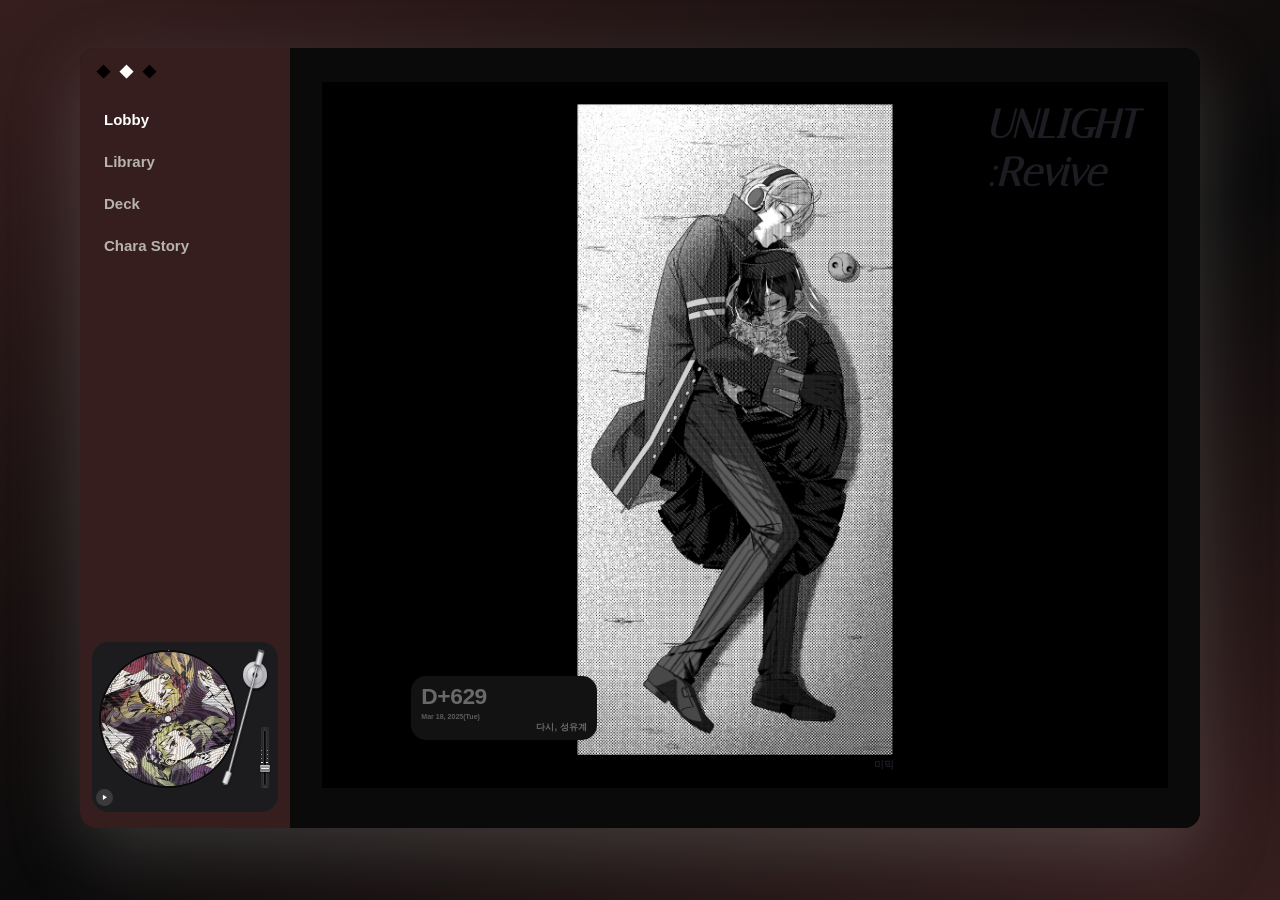
==== commit 8126a1af: "Add files via upload" ====
--- a/index.html
+++ b/index.html
@@ -1 +1 @@
-<!DOCTYPE html><html lang="ko"><head><meta charset="utf-8"><meta name="viewport" content="width=1280"><title>캐나다쿠스타운</title><meta name="robots" content="noindex,nofollow,noarchive,noimageindex"><meta property="og:type" content="website"><meta property="og:title" content="캐나다쿠스타운"><meta property="og:locale" content="ko_KR"><link rel="preconnect" href="https://fonts.googleapis.com"><link rel="preconnect" href="https://fonts.gstatic.com" crossorigin><link rel="stylesheet" href="https://fonts.googleapis.com/css2?family=Cormorant+Garamond:wght@400;600&family=Italiana&display=swap" media="print" onload="this.media='all'"><noscript><link rel="stylesheet" href="https://fonts.googleapis.com/css2?family=Cormorant+Garamond:wght@400;600&family=Italiana&display=swap"></noscript><link rel="stylesheet" href="css/site.css"></head><body class="root-13"><main><section class="section-20"><div class="box-185"><nav class="box-186"><div class="box-187"><p class="text-142">◆</p><p class="text-143">◆</p><p class="text-144">◆</p></div><a class="link-35 mac-nav hvb fx fx-color open" data-ck="show" data-to=".box-190" data-grp=".box-189" role="tab" aria-selected="true" href="#">Lobby</a><a class="link-36 mac-nav hvb fx fx-color" data-ck="show" data-to=".box-194" data-grp=".box-189" role="tab" aria-selected="false" href="#">Library</a><a class="link-37 mac-nav hvb fx fx-color" data-ck="show" data-to=".box-195" data-grp=".box-189" role="tab" aria-selected="false" href="#">Deck</a><a class="link-38 mac-nav hvb fx fx-color" data-ck="show" data-to=".box-196" data-grp=".box-189" role="tab" aria-selected="false" href="#">Chara Story</a><div class="dday-4" data-dday="1" data-d="2025-03-18" data-inc="1" data-v="l"><div class="dd-i">♥</div><div class="dd-t">다시, 성유계</div><div class="dd-s">2025-03-18</div><div class="dd-n">D-0</div></div><div class="box-188"><div class="lp-3" data-lp="https://youtu.be/AUN0C5JP_jo?si=QZlOJSiENwIk0LTi" data-vol="30" data-cover="1"><div class="lp-rec" style="background-image:url('[data-uri]')"><i class="lp-hole"></i></div><svg class="lp-ring" viewBox="0 0 100 100"><circle cx="50" cy="50" r="49" pathLength="100" stroke-dasharray="0 100"/></svg><svg class="lp-tn" viewBox="0 0 680 558" preserveAspectRatio="none"><defs><linearGradient id="lpalp-3" x1="0" x2="1"><stop offset="0" stop-color="#8d8d93"/><stop offset=".4" stop-color="#f4f4f6"/><stop offset="1" stop-color="#a4a4aa"/></linearGradient><radialGradient id="lpblp-3" cx=".4" cy=".35"><stop offset="0" stop-color="#f1f1f3"/><stop offset="1" stop-color="#b3b3b9"/></radialGradient></defs><circle cx="596" cy="108" r="46" fill="rgba(0,0,0,.4)" transform="translate(3 7)"/><circle cx="596" cy="108" r="44" fill="url(#lpblp-3)"/><circle cx="596" cy="108" r="30" fill="none" stroke="#8e8e94" stroke-width="2"/><circle cx="596" cy="108" r="9" fill="#2a2a2d"/><g class="lp-arm"><g transform="translate(596 108) rotate(28.6)"><rect x="-11" y="-84" width="22" height="58" rx="4" fill="url(#lpalp-3)"/><rect x="-11" y="-84" width="22" height="7" rx="3" fill="#55555a"/><rect x="-11" y="-34" width="22" height="5" fill="#55555a"/><path d="M0 -26V336" fill="none" stroke="#26262a" stroke-width="8.5" stroke-linecap="round"/><path d="M0 -26V336" fill="none" stroke="#d3d3d8" stroke-width="5" stroke-linecap="round"/><path d="M-1.3 -20V332" fill="none" stroke="rgba(255,255,255,.85)" stroke-width="1.3" stroke-linecap="round"/><g transform="translate(0 332) rotate(6)"><rect x="-10" y="0" width="20" height="42" rx="3" fill="url(#lpalp-3)" stroke="rgba(255,255,255,.55)" stroke-width=".8"/><rect x="-7.5" y="3" width="2.6" height="36" rx="1.3" fill="rgba(255,255,255,.75)"/><rect x="-3" y="42" width="6" height="5" rx="1" fill="#6d6d73"/></g></g></g></g></svg><button type="button" class="lp-pl" aria-label="재생 / 일시정지"><svg viewBox="0 0 24 24" class="lp-i-play"><path d="M8 5v14l11-7z"/></svg><svg viewBox="0 0 24 24" class="lp-i-pause"><path d="M7 5h4v14H7zM13 5h4v14h-4z"/></svg></button><div class="lp-vol" role="slider" aria-label="볼륨" aria-valuemin="0" aria-valuemax="100" aria-valuenow="70" tabindex="0"><i class="lp-vt"></i><i class="lp-vk"></i></div><p class="lp-ti"></p><div class="lp-yt"></div></div></div></nav><div class="box-189"><div class="box-190" data-panel role="tabpanel"><h2 class="heading-39">UNLIGHT :Revive</h2><img class="image-69" src="images/a28cu6m.webp" alt="" width="916" height="1600" srcset="images/a28cu6m-640.webp 640w, images/a28cu6m.webp 916w" sizes="100vw" fetchpriority="high" decoding="async"><h2 class="heading-40">미믹</h2></div><div class="box-194" data-panel role="tabpanel" hidden><section class="board-15 mac-diary" data-board="diary" data-view="line" data-src="notion" data-cats="top" data-limit="30" aria-label="다이어리 게시판"><ul class="bd-list" aria-live="polite"><li class="bd-msg">불러오는 중…</li></ul></section></div><div class="box-195" data-panel role="tabpanel" hidden><section class="board-16" data-board="gallery" data-view="photos" data-src="static" data-limit="30" aria-label="사진 갤러리"><ul class="bd-list" aria-live="polite"><li class="bd-msg">불러오는 중…</li></ul></section></div><div class="box-196" data-panel role="tabpanel" hidden><section class="board-17 mac-prof" data-board="profile" data-view="profile" data-src="notion" data-limit="10" aria-label="프로필 게시판"><ul class="bd-list" aria-live="polite"><li class="bd-msg">불러오는 중…</li></ul></section><section class="board-18 mac-tl" data-board="timeline" data-view="timeline" data-src="notion" data-fold="c" data-limit="30" aria-label="타임라인 게시판"><ul class="bd-list" aria-live="polite"><li class="bd-msg">불러오는 중…</li></ul></section></div></div></div></section></main><script src="js/site.js" defer></script></body></html>+<!DOCTYPE html><html lang="ko"><head><meta charset="utf-8"><meta name="viewport" content="width=1280"><title>캐나다쿠스타운</title><meta name="robots" content="noindex,nofollow,noarchive,noimageindex"><meta property="og:type" content="website"><meta property="og:title" content="캐나다쿠스타운"><meta property="og:locale" content="ko_KR"><link rel="preconnect" href="https://fonts.googleapis.com"><link rel="preconnect" href="https://fonts.gstatic.com" crossorigin><link rel="stylesheet" href="https://fonts.googleapis.com/css2?family=Cormorant+Garamond:wght@400;600&family=Italiana&display=swap" media="print" onload="this.media='all'"><noscript><link rel="stylesheet" href="https://fonts.googleapis.com/css2?family=Cormorant+Garamond:wght@400;600&family=Italiana&display=swap"></noscript><link rel="stylesheet" href="css/site.css"></head><body class="root-13"><main><div class="box-199"><div class="dday-4" data-dday="1" data-d="2025-03-18" data-inc="1" data-v="l"><div class="dd-i">♥</div><div class="dd-t">다시, 성유계</div><div class="dd-s">2025-03-18</div><div class="dd-n">D-0</div></div></div><section class="section-20"><div class="box-185"><nav class="box-186"><div class="box-187"><p class="text-142">◆</p><p class="text-143">◆</p><p class="text-144">◆</p></div><a class="link-35 mac-nav hvb fx fx-color open" data-ck="show" data-to=".box-190" data-grp=".box-189" role="tab" aria-selected="true" href="#">Lobby</a><a class="link-36 mac-nav hvb fx fx-color" data-ck="show" data-to=".box-194" data-grp=".box-189" role="tab" aria-selected="false" href="#">Library</a><a class="link-37 mac-nav hvb fx fx-color" data-ck="show" data-to=".box-195" data-grp=".box-189" role="tab" aria-selected="false" href="#">Deck</a><a class="link-38 mac-nav hvb fx fx-color" data-ck="show" data-to=".box-196" data-grp=".box-189" role="tab" aria-selected="false" href="#">Chara Story</a><div class="box-188"><div class="lp-3" data-lp="https://youtu.be/AUN0C5JP_jo?si=QZlOJSiENwIk0LTi" data-vol="30" data-cover="1"><div class="lp-rec" style="background-image:url('[data-uri]')"><i class="lp-hole"></i></div><svg class="lp-ring" viewBox="0 0 100 100"><circle cx="50" cy="50" r="49" pathLength="100" stroke-dasharray="0 100"/></svg><svg class="lp-tn" viewBox="0 0 680 558" preserveAspectRatio="none"><defs><linearGradient id="lpalp-3" x1="0" x2="1"><stop offset="0" stop-color="#8d8d93"/><stop offset=".4" stop-color="#f4f4f6"/><stop offset="1" stop-color="#a4a4aa"/></linearGradient><radialGradient id="lpblp-3" cx=".4" cy=".35"><stop offset="0" stop-color="#f1f1f3"/><stop offset="1" stop-color="#b3b3b9"/></radialGradient></defs><circle cx="596" cy="108" r="46" fill="rgba(0,0,0,.4)" transform="translate(3 7)"/><circle cx="596" cy="108" r="44" fill="url(#lpblp-3)"/><circle cx="596" cy="108" r="30" fill="none" stroke="#8e8e94" stroke-width="2"/><circle cx="596" cy="108" r="9" fill="#2a2a2d"/><g class="lp-arm"><g transform="translate(596 108) rotate(28.6)"><rect x="-11" y="-84" width="22" height="58" rx="4" fill="url(#lpalp-3)"/><rect x="-11" y="-84" width="22" height="7" rx="3" fill="#55555a"/><rect x="-11" y="-34" width="22" height="5" fill="#55555a"/><path d="M0 -26V336" fill="none" stroke="#26262a" stroke-width="8.5" stroke-linecap="round"/><path d="M0 -26V336" fill="none" stroke="#d3d3d8" stroke-width="5" stroke-linecap="round"/><path d="M-1.3 -20V332" fill="none" stroke="rgba(255,255,255,.85)" stroke-width="1.3" stroke-linecap="round"/><g transform="translate(0 332) rotate(6)"><rect x="-10" y="0" width="20" height="42" rx="3" fill="url(#lpalp-3)" stroke="rgba(255,255,255,.55)" stroke-width=".8"/><rect x="-7.5" y="3" width="2.6" height="36" rx="1.3" fill="rgba(255,255,255,.75)"/><rect x="-3" y="42" width="6" height="5" rx="1" fill="#6d6d73"/></g></g></g></g></svg><button type="button" class="lp-pl" aria-label="재생 / 일시정지"><svg viewBox="0 0 24 24" class="lp-i-play"><path d="M8 5v14l11-7z"/></svg><svg viewBox="0 0 24 24" class="lp-i-pause"><path d="M7 5h4v14H7zM13 5h4v14h-4z"/></svg></button><div class="lp-vol" role="slider" aria-label="볼륨" aria-valuemin="0" aria-valuemax="100" aria-valuenow="70" tabindex="0"><i class="lp-vt"></i><i class="lp-vk"></i></div><p class="lp-ti"></p><div class="lp-yt"></div></div></div></nav><div class="box-189"><div class="box-190" data-panel role="tabpanel"><h2 class="heading-39">UNLIGHT :Revive</h2><img class="image-69" src="images/a28cu6m.webp" alt="" width="916" height="1600" srcset="images/a28cu6m-640.webp 640w, images/a28cu6m.webp 916w" sizes="100vw" fetchpriority="high" decoding="async"><h2 class="heading-40">미믹</h2></div><div class="box-194" data-panel role="tabpanel" hidden><section class="board-15 mac-diary" data-board="diary" data-view="line" data-src="notion" data-cats="top" data-limit="30" aria-label="다이어리 게시판"><ul class="bd-list" aria-live="polite"><li class="bd-msg">불러오는 중…</li></ul></section></div><div class="box-195" data-panel role="tabpanel" hidden><section class="board-16" data-board="gallery" data-view="photos" data-src="static" data-limit="30" aria-label="사진 갤러리"><ul class="bd-list" aria-live="polite"><li class="bd-msg">불러오는 중…</li></ul></section></div><div class="box-196" data-panel role="tabpanel" hidden><section class="board-17 mac-prof" data-board="profile" data-view="profile" data-src="notion" data-limit="10" aria-label="프로필 게시판"><ul class="bd-list" aria-live="polite"><li class="bd-msg">불러오는 중…</li></ul></section><section class="board-18 mac-tl" data-board="timeline" data-view="timeline" data-src="notion" data-fold="c" data-limit="30" aria-label="타임라인 게시판"><ul class="bd-list" aria-live="polite"><li class="bd-msg">불러오는 중…</li></ul></section></div></div></div></section></main><script src="js/site.js" defer></script></body></html>
--- a/css/site.css
+++ b/css/site.css
@@ -1 +1 @@
-*,*::before,*::after{box-sizing:border-box}body{margin:0;-webkit-text-size-adjust:100%;overflow-x:clip}img,video,iframe{max-width:100%}img{height:auto}[hidden]{display:none!important}a{color:inherit}form input,form textarea{width:100%;padding:12px 14px;border:1px solid #cfd0d8;border-radius:10px;font:inherit;background:#fff;color:#111}form button{padding:12px 20px;border:0;border-radius:10px;background:#111;color:#fff;font:inherit;font-weight:600;cursor:pointer}[data-ck]{cursor:pointer}.fx{transition:translate .25s,scale .25s,rotate .25s,filter .25s,box-shadow .25s,background-color .25s,color .25s,opacity .25s,border-color .25s}.fx-color:hover,.fx-color.sim{}@media (prefers-reduced-motion:reduce){.fx,.an{transition:none!important;animation:none!important}}.bd-list{list-style:none;margin:0;padding:0;display:flex;flex-direction:column;gap:10px}.bd-item{border:1px solid rgba(128,128,140,.3);border-radius:12px;overflow:hidden}.bd-item summary{display:flex;justify-content:space-between;gap:12px;padding:14px 16px;cursor:pointer;list-style:none;font-weight:600}.bd-item summary::-webkit-details-marker{display:none}.bd-t{flex:1;min-width:0;overflow-wrap:anywhere;margin:0;font-size:inherit}.bd-n{display:none}.bd-item time{font-weight:400;font-size:.85em;opacity:.6;white-space:nowrap}.bd-b{padding:0 16px 16px;white-space:pre-wrap;line-height:1.7;overflow-wrap:anywhere}.bd-b img{display:block;max-width:100%;margin-top:12px;border-radius:8px}.bd-msg{opacity:.6;padding:8px 2px}.bd-item article{display:flex;flex-direction:column;gap:8px}.bd-item article>.bd-img{display:block;width:100%;aspect-ratio:4/3;object-fit:cover;border-radius:10px}.bd-item article>.bd-b{padding:0}[data-view=line] .bd-list{gap:0}[data-view=line] .bd-item{border:0;border-bottom:1px solid rgba(128,128,140,.3);border-radius:0}[data-view=line] .bd-item summary{padding-left:2px;padding-right:2px}[data-view=table] .bd-list{gap:0;border-top:2px solid currentColor}[data-view=table] .bd-item{border:0;border-bottom:1px solid rgba(128,128,140,.3);border-radius:0}[data-view=table] .bd-item summary{display:grid;grid-template-columns:3em 1fr auto;align-items:baseline;padding:12px 6px;font-weight:500}[data-view=table] .bd-n{display:block;opacity:.55;font-weight:400}[data-view=table] .bd-b{padding:4px 6px 18px 3.4em}[data-view=cards] .bd-list{display:grid;grid-template-columns:repeat(auto-fill,minmax(240px,1fr));gap:16px}[data-view=cards] .bd-item{background:rgba(128,128,140,.07);padding:12px}[data-view=cards] .bd-t{font-weight:600}[data-view=feed] .bd-list{gap:48px}[data-view=feed] .bd-item{border:0;border-radius:0;overflow:visible}[data-view=feed] .bd-item time{order:-2;font-size:.85em}[data-view=feed] .bd-t{order:-1;font-size:1.6em;line-height:1.3;font-weight:700}[data-view=feed] .bd-item article>.bd-img{aspect-ratio:auto;height:auto}[data-view=gallery] .bd-list{flex-direction:row;gap:20px;overflow-x:auto;scroll-snap-type:x mandatory;padding-bottom:14px;-webkit-overflow-scrolling:touch}[data-view=gallery] .bd-item{flex:0 0 min(300px,78%);scroll-snap-align:center;border:0;border-radius:0;overflow:visible}[data-view=gallery] .bd-item article>.bd-img{aspect-ratio:4/5;border-radius:6px}[data-view=gallery] .bd-t{font-weight:600}[data-view=gallery] .bd-list:focus-visible{outline:2px solid currentColor;outline-offset:4px}[data-view=photos] .bd-list{display:grid;grid-template-columns:repeat(auto-fill,minmax(min(190px,44%),1fr));gap:10px}[data-view=photos] .bd-item{background:none;padding:0;border:0;border-radius:14px;overflow:hidden}[data-view=photos] .bd-item article>:not(.bd-img){display:none}[data-view=photos] .bd-item:not(:has(.bd-img)){display:none}[data-view=photos] .bd-item article>.bd-img{display:block;width:100%;height:auto;aspect-ratio:1;object-fit:cover;border-radius:0;transition:transform .35s ease}[data-view=photos] .bd-item:hover article>.bd-img{transform:scale(1.05)}[data-view=photos] .bd-item.bd-lb{cursor:zoom-in}[data-view=photos] .bd-item.bd-lb:focus-visible{outline:2px solid currentColor;outline-offset:2px}[data-view=profile] .bd-list{display:grid;grid-template-columns:repeat(auto-fit,minmax(130px,1fr));max-width:480px;margin-left:auto;margin-right:auto;gap:12px}[data-view=profile] .bd-item{border:0;border-radius:18px;background:rgba(128,128,140,.08);padding:14px;overflow:hidden}[data-view=profile] .bd-item article{gap:6px;text-align:center;align-items:center}[data-view=profile] .bd-item article>.bd-img{aspect-ratio:1;width:100%;border-radius:14px;margin-bottom:6px}[data-view=profile] .bd-item time{display:none}[data-view=profile] .bd-cat{opacity:1;font-size:.72em;letter-spacing:.08em;text-transform:uppercase;padding:2px 10px;border-radius:999px;background:rgba(128,128,140,.18);margin:0}[data-view=profile] .bd-t{font-size:1.2em;font-weight:800;order:0}[data-view=profile] .bd-item article>.bd-b{font-size:.9em;opacity:.85;line-height:1.7;text-align:center;word-break:keep-all}[data-view=timeline] .bd-list{gap:0;position:relative;padding:0}[data-view=timeline] .bd-list::before{content:"";position:absolute;left:50%;top:0;bottom:0;width:2px;margin-left:-1px;background:rgba(128,128,140,.3)}[data-view=timeline] .bd-item{border:0;border-radius:0;overflow:visible;padding:0 0 28px;width:calc(50% - 28px);box-sizing:border-box;text-align:right;position:relative}[data-view=timeline] .bd-item:nth-child(even){margin-left:calc(50% + 28px);text-align:left}[data-view=timeline] .bd-item:last-child{padding-bottom:4px}[data-view=timeline] .bd-item::before{content:"";position:absolute;right:-35px;top:.35em;width:12px;height:12px;border-radius:50%;background:currentColor;box-shadow:0 0 0 4px rgba(128,128,140,.18)}[data-view=timeline] .bd-item:nth-child(even)::before{right:auto;left:-35px}[data-view=timeline] .bd-item::after{content:"";position:absolute;right:-24px;top:calc(.35em + 5px);width:24px;height:2px;background:rgba(128,128,140,.3)}[data-view=timeline] .bd-item:nth-child(even)::after{right:auto;left:-24px}[data-view=timeline] .bd-item article>.bd-img{margin-left:auto}[data-view=timeline] .bd-item:nth-child(even) article>.bd-img{margin-left:0}@media (max-width:479px){[data-view=timeline] .bd-item{width:calc(50% - 18px);font-size:.92em}[data-view=timeline] .bd-item:nth-child(even){margin-left:calc(50% + 18px)}[data-view=timeline] .bd-item::before{right:-24px;width:10px;height:10px;box-shadow:0 0 0 3px rgba(128,128,140,.18)}[data-view=timeline] .bd-item:nth-child(even)::before{left:-24px}[data-view=timeline] .bd-item::after{right:-18px;width:18px}[data-view=timeline] .bd-item:nth-child(even)::after{left:-18px}}[data-view=timeline] .bd-item article{gap:3px}[data-view=timeline] .bd-item time{order:-2;font-size:.8em;font-weight:700;letter-spacing:.04em;opacity:.65}[data-view=timeline] .bd-cat{order:-3;margin:0;font-size:.72em;letter-spacing:.06em;text-transform:uppercase}[data-view=timeline] .bd-t{order:-1;font-size:1.1em;font-weight:700}[data-view=timeline] .bd-item article>.bd-b{line-height:1.7}[data-view=timeline] .bd-tg{cursor:pointer;-webkit-tap-highlight-color:transparent}[data-view=timeline] .bd-tg::after{content:"";display:inline-block;width:.38em;height:.38em;border:solid currentColor;border-width:0 2px 2px 0;transform:rotate(45deg);margin-left:.6em;vertical-align:.18em;opacity:.55;transition:transform .25s}[data-view=timeline] .bd-open .bd-tg::after{transform:rotate(-135deg);vertical-align:-.05em}[data-view=timeline] .bd-tg:focus-visible{outline:2px solid currentColor;outline-offset:3px;border-radius:4px}[data-view=timeline] .bd-item article>.bd-img{aspect-ratio:auto;height:auto;max-width:320px;border-radius:10px;margin-top:6px}[data-view=orbitline].ot-on{min-height:calc(100vh + var(--otn,0)*58vh);min-height:calc(100svh + var(--otn,0)*58svh)}[data-view=orbitline] .ot-on .bd-list,[data-view=orbitline].ot-on .bd-list{position:absolute;width:1px;height:1px;margin:-1px;overflow:hidden;clip:rect(0,0,0,0);white-space:nowrap}[data-view=orbitline] .ot-st{position:sticky;top:0;height:100vh;height:100svh;min-height:480px;display:grid;grid-template-columns:minmax(0,1.15fr) minmax(0,.85fr);align-items:center;column-gap:3vw;padding:0 4vw;box-sizing:border-box}[data-view=orbitline] .ot-sample{position:relative;height:auto;min-height:0;padding:12px 0}[data-view=orbitline] .ot-svg{width:min(100%,86vh);height:auto;aspect-ratio:1;justify-self:center;overflow:visible}[data-view=orbitline] .ot-sample .ot-svg{width:min(100%,320px)}[data-view=orbitline] .ot-ring{fill:none;stroke:currentColor;stroke-opacity:.2;stroke-width:1}[data-view=orbitline] .ot-ring.ot-d{stroke-dasharray:2 6;stroke-opacity:.34}[data-view=orbitline] .ot-tk line{stroke:currentColor;stroke-opacity:.4;stroke-width:1}[data-view=orbitline] .ot-core{fill:currentColor}[data-view=orbitline] .ot-ld{stroke:currentColor;stroke-opacity:.45;stroke-width:1;stroke-dasharray:1 5}[data-view=orbitline] .ot-path{fill:none;stroke:currentColor;stroke-opacity:.38;stroke-width:1;stroke-dasharray:3 5}[data-view=orbitline] .ot-dot{fill:currentColor;fill-opacity:.32;stroke:transparent;stroke-width:16px;cursor:pointer;outline:none}[data-view=orbitline] .ot-dot.past{fill-opacity:.62}[data-view=orbitline] .ot-dot.on{fill-opacity:1}[data-view=orbitline] .ot-dot:focus-visible{stroke:currentColor;stroke-opacity:.6;stroke-width:2px}[data-view=orbitline] .ot-halo{fill:none;stroke:currentColor;stroke-opacity:.7;stroke-width:1}[data-view=orbitline] .ot-lb{font:10px ui-monospace,Menlo,Consolas,monospace;fill:currentColor;fill-opacity:.55;letter-spacing:.08em;pointer-events:none}[data-view=orbitline] .ot-cap{padding:0 0 0 2vw;max-width:460px}[data-view=orbitline] .ot-n{font:11px ui-monospace,Menlo,Consolas,monospace;letter-spacing:.24em;opacity:.5}[data-view=orbitline] .ot-dt{font:12px ui-monospace,Menlo,Consolas,monospace;letter-spacing:.14em;opacity:.65;margin-top:20px}[data-view=orbitline] .ot-tt{font:400 clamp(28px,3.4vw,46px)/1.15 Georgia,"Times New Roman",serif;letter-spacing:-.02em;margin:10px 0 16px;padding:0}[data-view=orbitline] .ot-bd{font-size:14px;line-height:1.9;opacity:.75;white-space:pre-line;max-height:34vh;overflow:hidden}[data-view=orbitline] .ot-hint{font:10px ui-monospace,Menlo,Consolas,monospace;letter-spacing:.22em;opacity:.4;margin-top:30px}[data-view=orbitline] .ot-in .ot-dt,[data-view=orbitline] .ot-in .ot-tt,[data-view=orbitline] .ot-in .ot-bd{animation:otf .5s ease both}@keyframes otf{from{opacity:0;transform:translateY(10px)}to{opacity:var(--o,1);transform:none}}@media (max-width:760px){[data-view=orbitline] .ot-st{grid-template-columns:1fr;align-content:center;row-gap:8px;padding:0 20px}[data-view=orbitline] .ot-svg{width:min(100%,46svh)}[data-view=orbitline] .ot-lb{font-size:17px}[data-view=orbitline] .ot-cap{padding:0;max-width:none}[data-view=orbitline] .ot-bd{max-height:22svh;font-size:13px}[data-view=orbitline] .ot-hint{display:none}}@media (prefers-reduced-motion:reduce){[data-view=orbitline] .ot-in .ot-dt,[data-view=orbitline] .ot-in .ot-tt,[data-view=orbitline] .ot-in .ot-bd{animation:none}}[data-view=profile] .bd-list{}[data-view=custom] .bd-item{border:0;border-radius:0;overflow:visible;min-width:0}[data-lay=grid2] .bd-list{display:grid;grid-template-columns:repeat(2,minmax(0,1fr))}[data-lay=grid3] .bd-list{display:grid;grid-template-columns:repeat(3,minmax(0,1fr))}[data-lay=grid4] .bd-list{display:grid;grid-template-columns:repeat(4,minmax(0,1fr))}[data-lay=scroll] .bd-list{flex-direction:row;overflow-x:auto;scroll-snap-type:x mandatory;padding-bottom:14px;-webkit-overflow-scrolling:touch}[data-lay=scroll] .bd-item{flex:0 0 auto;scroll-snap-align:center}[data-bind=body]{white-space:pre-wrap}.bd-item{position:relative}.bd-a{position:absolute;top:0;right:0;bottom:0;left:0;z-index:1;border-radius:inherit}.bd-a:focus-visible{outline:2px solid currentColor;outline-offset:-2px}.bd-more{display:inline-block;margin-top:10px;font-size:.9em;text-decoration:underline;color:inherit}@media (max-width:359px){[data-view=profile] .bd-list{grid-template-columns:1fr}}@media (max-width:991px){[data-lay=grid4] .bd-list{grid-template-columns:repeat(2,minmax(0,1fr))}}@media (max-width:479px){[data-lay=grid2] .bd-list,[data-lay=grid3] .bd-list,[data-lay=grid4] .bd-list{grid-template-columns:1fr}}.bd-cats{display:flex;flex-wrap:wrap;gap:8px;margin:0 0 16px}.bd-cb,.bd-cats>button{font:inherit;color:inherit;background:transparent;border:1px solid rgba(128,128,140,.3);border-radius:999px;padding:6px 14px;cursor:pointer;display:inline-flex;gap:6px;align-items:center}.bd-cats small{opacity:.6;font-size:.85em}.bd-cats [aria-pressed=true]{background:rgba(128,128,140,.22);font-weight:700;border-color:transparent}.bd-cb:focus-visible,.bd-cats>button:focus-visible{outline:2px solid currentColor;outline-offset:2px}.bd-cat{display:inline-block;font-size:.8em;font-weight:700;opacity:.7;margin-bottom:2px}[data-cats=left]{display:grid;grid-template-columns:180px minmax(0,1fr);column-gap:24px}[data-cats=left]>*:not(.bd-cats){grid-column:2}[data-cats=left]>.bd-cats{grid-column:1;grid-row:1 / span 99;align-self:start;flex-direction:column;flex-wrap:nowrap;gap:2px;margin:0;padding-right:14px;border-right:1px solid rgba(128,128,140,.3)}[data-cats=left] .bd-cats>button{border:0;border-radius:8px;justify-content:space-between;padding:8px 10px;text-align:left}@media (max-width:640px){[data-cats=left]{display:block}[data-cats=left]>.bd-cats{flex-direction:row;flex-wrap:wrap;border:0;padding:0;margin:0 0 16px;gap:8px}[data-cats=left] .bd-cats>button{border:1px solid rgba(128,128,140,.3);border-radius:999px;justify-content:flex-start}}[data-catnav]{position:relative}.cn-b{font:inherit;color:inherit;background:transparent;border:1px solid rgba(128,128,140,.3);border-radius:10px;padding:8px 14px;cursor:pointer;display:flex;justify-content:space-between;gap:10px;align-items:center;width:100%;text-align:left}.cn-b::after{content:"\25BE";opacity:.6;transition:transform .15s}.cn-b[aria-expanded=true]::after{transform:rotate(180deg)}.cn-b:focus-visible,.cn-l a:focus-visible{outline:2px solid currentColor;outline-offset:2px}.cn-l{list-style:none;margin:0;padding:6px 0 0}.cn-l[hidden]{display:none}.cn-l a{display:flex;justify-content:space-between;gap:10px;padding:7px 10px;border-radius:8px;color:inherit;text-decoration:none}.cn-l a:hover,.cn-l a[aria-current]{background:rgba(128,128,140,.18)}.cn-l a[aria-current]{font-weight:700}.cn-l small{opacity:.6}[data-cstyle=fold] .cn-b{border:0;padding:6px 2px;font-weight:700}[data-cstyle=drop] .cn-l{position:absolute;left:0;top:calc(100% + 6px);min-width:100%;z-index:30;padding:6px;background:Canvas;color:CanvasText;border:1px solid rgba(128,128,140,.3);border-radius:12px;box-shadow:0 10px 30px rgba(0,0,0,.15)}.bd-item.bd-cur{background:rgba(128,128,140,.14);box-shadow:inset 3px 0 0 currentColor;padding:10px 12px;margin:-10px -12px;border-radius:8px}[data-prev="1"] .bd-item article>.bd-b,[data-prev="1"] [data-bind=body]{display:-webkit-box;-webkit-box-orient:vertical;-webkit-line-clamp:1;overflow:hidden}[data-prev="2"] .bd-item article>.bd-b,[data-prev="2"] [data-bind=body]{display:-webkit-box;-webkit-box-orient:vertical;-webkit-line-clamp:2;overflow:hidden}[data-prev="3"] .bd-item article>.bd-b,[data-prev="3"] [data-bind=body]{display:-webkit-box;-webkit-box-orient:vertical;-webkit-line-clamp:3;overflow:hidden}.lp-rec{position:absolute;left:5%;top:6.1%;width:72%;aspect-ratio:1;border-radius:50%;background:radial-gradient(circle,#2f4a4d,#16282b) center/cover;box-shadow:0 0 0 1.2cqw #0c0c0d,0 0 0 1.4cqw #2a2a2d;animation:lpspin 9s linear infinite;animation-play-state:paused}.lp-rec::after{content:"";position:absolute;inset:0;border-radius:50%;background:repeating-radial-gradient(circle,rgba(0,0,0,.16) 0 .25cqw,rgba(255,255,255,.05) .25cqw .5cqw),conic-gradient(from 20deg,rgba(255,255,255,.12),transparent 20%,rgba(255,255,255,.1) 50%,transparent 70%,rgba(255,255,255,.12))}.lp-hole{position:absolute;left:50%;top:50%;width:3.2cqw;height:3.2cqw;margin:-1.6cqw 0 0 -1.6cqw;border-radius:50%;background:#e8e8ea;z-index:2;box-shadow:0 0 0 .8cqw rgba(0,0,0,.35)}.lp-ring{position:absolute;left:3.56%;top:4.3%;width:75%;aspect-ratio:1;transform:rotate(-90deg);pointer-events:none;z-index:2;overflow:visible}.lp-ring circle{fill:none;stroke:currentColor;stroke-width:.55;stroke-linecap:round;transition:stroke-dasharray .5s linear}.lp-tn{position:absolute;left:0;top:0;width:100%;height:100%;pointer-events:none;z-index:3;overflow:visible}.lp-arm{transform-origin:596px 108px;transform:rotate(-12deg);transition:transform 1s cubic-bezier(.4,0,.2,1);filter:drop-shadow(0 6px 5px rgba(0,0,0,.35))}.on .lp-arm{transform:rotate(0deg)}.lp-vol{position:absolute;right:5%;top:50%;width:4.2%;height:36%;touch-action:none;cursor:ns-resize;z-index:4;outline:none}.lp-vt{position:absolute;left:0;right:0;top:0;bottom:0;border-radius:.9cqw;background:linear-gradient(90deg,rgba(255,255,255,.04),rgba(255,255,255,.11) 50%,rgba(255,255,255,.04));box-shadow:inset 0 0 0 .25cqw rgba(255,255,255,.1),inset 0 .4cqw .8cqw rgba(0,0,0,.45)}.lp-vt::before{content:"";position:absolute;left:50%;top:6%;bottom:6%;width:.9cqw;margin-left:-.45cqw;border-radius:1cqw;background:linear-gradient(90deg,#020202,#1a1a1c);box-shadow:0 0 0 .2cqw rgba(255,255,255,.14),inset 0 .2cqw .3cqw rgba(0,0,0,.8)}.lp-vt::after{content:"";position:absolute;left:6%;right:6%;top:6%;bottom:6%;background:repeating-linear-gradient(180deg,rgba(255,255,255,.5) 0 .2cqw,transparent .2cqw 2.1cqw) left/18% 100% no-repeat,repeating-linear-gradient(180deg,rgba(255,255,255,.5) 0 .2cqw,transparent .2cqw 2.1cqw) right/18% 100% no-repeat,repeating-linear-gradient(180deg,rgba(255,255,255,.85) 0 .25cqw,transparent .25cqw 8.4cqw) left/30% 100% no-repeat,repeating-linear-gradient(180deg,rgba(255,255,255,.85) 0 .25cqw,transparent .25cqw 8.4cqw) right/30% 100% no-repeat}.lp-vk{position:absolute;left:-14%;width:128%;height:12%;top:26.4%;border-radius:.7cqw;background:repeating-linear-gradient(180deg,rgba(0,0,0,.28) 0 .15cqw,transparent .15cqw .55cqw),linear-gradient(180deg,#c3c3c8,#76767c 48%,#5c5c61 52%,#a1a1a7);box-shadow:0 .5cqw 1cqw rgba(0,0,0,.55),inset 0 .15cqw .15cqw rgba(255,255,255,.5)}.lp-vk::after{content:"";position:absolute;left:10%;right:10%;top:50%;height:.4cqw;margin-top:-.2cqw;background:#f4f4f7;border-radius:1cqw;box-shadow:0 0 .6cqw rgba(255,255,255,.5)}.lp-ti{position:absolute;left:13.5%;bottom:5.4%;width:44%;margin:0;font-size:2.6cqw;line-height:1.3;opacity:.85;white-space:nowrap;overflow:hidden;text-overflow:ellipsis;z-index:4}.on .lp-rec{animation-play-state:running}.lp-pl{position:absolute;left:2.4%;bottom:3.6%;width:9%;aspect-ratio:1;border:0;padding:0;cursor:pointer;color:inherit;background:#3a3a3d;border-radius:50%;display:flex;align-items:center;justify-content:center;transition:background .2s,transform .15s;z-index:4}.lp-pl:hover{background:#505055;transform:scale(1.06)}.lp-pl svg{width:52%;height:52%;fill:currentColor}.lp-i-pause{display:none}.on .lp-i-pause{display:block}.on .lp-i-play{display:none}[data-mp]{display:flex;flex-direction:column;justify-content:center;gap:10px;padding:14px 18px 12px}.mp-top{display:flex;align-items:center;gap:12px}.mp-art{flex:0 0 46px;width:46px;height:46px;border-radius:10px;background:#d9dae0 center/cover;box-shadow:inset 0 0 0 1px rgba(0,0,0,.06)}.mp-m{flex:1;min-width:0}.mp-t{margin:0;font-size:15px;font-weight:700;line-height:1.3;white-space:nowrap;overflow:hidden;text-overflow:ellipsis}.mp-a{margin:1px 0 0;font-size:13px;color:#8a8a90;white-space:nowrap;overflow:hidden;text-overflow:ellipsis;min-height:1.3em}.mp-eq{display:flex;align-items:flex-end;gap:2px;height:16px;flex:0 0 auto;opacity:.45}.mp-eq b{display:block;width:3px;height:40%;border-radius:2px;background:currentColor}.on .mp-eq b{animation:mpeq .9s ease-in-out infinite alternate}.mp-eq b:nth-child(2){animation-delay:-.3s!important;height:80%}.mp-eq b:nth-child(3){animation-delay:-.6s!important;height:55%}.mp-eq b:nth-child(4){animation-delay:-.15s!important;height:70%}.mp-tm{display:flex;align-items:center;gap:8px;font-size:11px;color:#8a8a90;font-variant-numeric:tabular-nums}.mp-bar{position:relative;flex:1;height:6px;border-radius:3px;background:#cfcfd4;overflow:hidden;cursor:pointer}.mp-bar i{display:block;height:100%;width:0;background:#76767b;border-radius:3px;transition:width .5s linear}.mp-c{position:relative;display:grid;grid-template-columns:minmax(0,1fr) auto minmax(24px,1fr);align-items:center}.mp-ct{display:flex;align-items:center;justify-content:center;gap:clamp(10px,8cqw,34px);grid-column:2}.mp-vw{display:flex;flex:none;grid-column:3;justify-self:end}.mp-vb{border:0;padding:3px;background:transparent;color:inherit;opacity:.55;cursor:pointer;display:flex;border-radius:6px;transition:opacity .15s}.mp-vb:hover,.mp-vb[aria-expanded="true"]{opacity:1}.mp-vb svg{width:18px;height:18px;fill:currentColor}.mp-vp{position:absolute;right:-4px;bottom:calc(100% + 8px);padding:9px 12px;border-radius:12px;background:#fff;box-shadow:0 4px 18px rgba(0,0,0,.2),0 0 0 1px rgba(0,0,0,.06);z-index:30}.mp-vp[hidden]{display:none}.mp-vr{-webkit-appearance:none;appearance:none;display:block;width:110px;height:4px;border-radius:2px;background:#cfcfd4;outline:none;cursor:pointer;margin:0}.mp-vr::-webkit-slider-thumb{-webkit-appearance:none;width:14px;height:14px;border-radius:50%;background:#555;border:0}.mp-vr::-moz-range-thumb{width:14px;height:14px;border-radius:50%;background:#555;border:0}.mp-pr,.mp-pl,.mp-nx{border:0;padding:0;background:transparent;color:inherit;cursor:pointer;display:flex;align-items:center;justify-content:center;transition:transform .15s,opacity .15s}.mp-pr:hover,.mp-pl:hover,.mp-nx:hover{transform:scale(1.1)}.mp-pr svg,.mp-nx svg{width:clamp(22px,11cqw,28px);height:clamp(22px,11cqw,28px);fill:currentColor}.mp-pl svg{width:clamp(24px,12cqw,30px);height:clamp(24px,12cqw,30px);fill:currentColor}.lp-yt{position:absolute;left:0;top:0;width:200px;height:200px;opacity:0;pointer-events:none;z-index:-1}@keyframes mpeq{from{height:25%}to{height:100%}}@keyframes lpspin{to{transform:rotate(360deg)}}@media (prefers-reduced-motion:reduce){.lp-rec{animation:none!important}}[data-dday]{container-type:size;position:relative;overflow:hidden;font-family:-apple-system,BlinkMacSystemFont,"Helvetica Neue","Noto Sans KR",Arial,sans-serif}.dd-i{color:var(--ac,#e5383b);position:absolute;left:min(7cqw,16.10cqh);top:min(4.5cqw,10.35cqh);font-size:min(10.5cqw,24.15cqh);line-height:1}.dd-t{position:absolute;left:min(22cqw,50.60cqh);right:min(5cqw,11.50cqh);top:min(5cqw,11.50cqh);font-size:min(7.2cqw,16.56cqh);font-weight:800;line-height:1.2;text-transform:uppercase;white-space:nowrap;overflow:hidden;text-overflow:ellipsis}.dd-s{position:absolute;left:min(22cqw,50.60cqh);right:min(5cqw,11.50cqh);top:min(13.5cqw,31.05cqh);font-size:min(4.6cqw,10.58cqh);line-height:1.2;opacity:.6;white-space:nowrap;overflow:hidden;text-overflow:ellipsis}[data-v="l"] .dd-n{left:min(7cqw,16.10cqh);right:auto;bottom:auto;top:min(6cqw,13.80cqh);width:min(80cqw,184.00cqh);text-align:left;font-size:min(15.5cqw,35.65cqh);font-weight:600;letter-spacing:-.02em}[data-v="l"] .dd-s{left:min(7cqw,16.10cqh);right:auto;width:min(80cqw,184.00cqh);top:min(25cqw,57.50cqh);font-size:min(4.8cqw,11.04cqh);opacity:.85;font-weight:600}[data-v="l"] .dd-i{display:none}[data-v="l"] .dd-t{left:min(40cqw,92.00cqh);right:min(7cqw,16.10cqh);top:auto;bottom:min(5.5cqw,12.65cqh);font-size:min(6.4cqw,14.72cqh);text-align:right}.dd-n{position:absolute;right:min(6cqw,13.80cqh);bottom:min(5cqw,11.50cqh);font-size:min(12.5cqw,28.75cqh);font-weight:600;line-height:1;white-space:nowrap;font-variant-numeric:tabular-nums}.hvb,.hvt{transition:background-color .18s ease,color .18s ease}.hvb:hover{background-color:var(--hvb)!important}.hvt:hover{color:var(--hvt)!important}body.root-13{font-family:'Cormorant Garamond',serif;color:#1c1c22;background-color:#ffffff;font-size:16px;line-height:1.6;background-image:linear-gradient(150deg,#371E1E 0%,#0A0A0A 55%,#371E1E 100%);background-attachment:fixed;display:flex;flex-direction:column;min-height:100vh;position:relative}.box-199{position:relative;display:flex;flex-direction:column;gap:0;padding-top:0;padding-right:0;padding-bottom:0;padding-left:0;position:absolute;top:0px;left:0px;right:0px;bottom:0px;width:auto;pointer-events:none;z-index:20;overflow:visible}.dday-4{position:absolute;width:186px;max-width:280px;aspect-ratio:2.3;background-color:#121212;color:#696969;border-radius:15px;box-shadow:0 1px 3px rgba(0,0,0,.08);box-sizing:border-box;left:411px;top:625px;pointer-events:auto;height:64px}.section-20{display:flex;flex-direction:column;align-items:center;padding-top:48px;padding-right:20px;padding-bottom:48px;padding-left:20px;width:100%;flex:1;justify-content:center;flex-wrap:nowrap}.box-185{display:flex;flex-direction:row;gap:0;padding-top:0;padding-right:0;padding-bottom:0;padding-left:0;width:1120px;max-width:100%;height:min(780px,calc(100vh - 96px));min-height:480px;border-radius:16px;overflow:hidden;box-shadow:0 24px 70px rgba(183,180,174,.25);font-family:-apple-system,BlinkMacSystemFont,"Helvetica Neue","Noto Sans KR",sans-serif;background-color:#0A0A0A}.box-186{display:flex;flex-direction:column;gap:4px;padding-top:16px;padding-right:12px;padding-bottom:16px;padding-left:12px;width:210px;flex-shrink:0;background-color:#371E1E}.box-187{display:flex;flex-direction:row;gap:8px;padding-top:0;padding-right:4px;padding-bottom:18px;padding-left:4px;flex-shrink:0;width:auto}.text-142{margin-top:0;margin-right:0;margin-bottom:0;margin-left:0;font-size:15px;line-height:1;color:#000000;width:auto;flex-shrink:0;flex-grow:0}.text-143{margin-top:0;margin-right:0;margin-bottom:0;margin-left:0;font-size:15px;line-height:1;color:#ffffff;width:auto;flex-shrink:0;flex-grow:0}.text-144{margin-top:0;margin-right:0;margin-bottom:0;margin-left:0;font-size:15px;line-height:1;color:#000000;width:auto;flex-shrink:0;flex-grow:0}.link-35{color:#B7B4AE;text-decoration:none;width:fit-content;font-weight:600;font-size:15px;padding-top:7px;padding-right:12px;padding-bottom:7px;padding-left:12px;border-radius:8px;display:block;--hvb:#726E68}.link-36{color:#B7B4AE;text-decoration:none;width:fit-content;font-weight:600;font-size:15px;padding-top:7px;padding-right:12px;padding-bottom:7px;padding-left:12px;border-radius:8px;display:block;--hvb:#726E68}.link-37{color:#B7B4AE;text-decoration:none;width:fit-content;font-weight:600;font-size:15px;padding-top:7px;padding-right:12px;padding-bottom:7px;padding-left:12px;border-radius:8px;display:block;--hvb:#726E68}.link-38{color:#B7B4AE;text-decoration:none;width:fit-content;font-weight:600;font-size:15px;padding-top:7px;padding-right:12px;padding-bottom:7px;padding-left:12px;border-radius:8px;display:block;--hvb:#726E68}.box-188{display:flex;flex-direction:column;width:100%;height:170px;margin-top:auto;flex-shrink:0;padding-top:0;padding-right:0;padding-bottom:0;padding-left:0;border-radius:16px;overflow:hidden;background-color:#33312F;background-size:cover;background-position:center}.lp-3{position:relative;width:auto;max-width:520px;aspect-ratio:680/558;background-color:#1c1c1e;color:#ffffff;border-radius:6%;overflow:hidden;container-type:inline-size;grid-column:span 2;grid-row:span 1;--ac:#B7B4AE;--tx2:#B7B4AE;height:180px}.box-189{display:flex;flex-direction:column;gap:12px;padding-top:34px;padding-right:32px;padding-bottom:40px;padding-left:32px;flex:1;min-width:0;background-color:#0A0A0A;overflow-y:auto}.box-190{position:relative;display:flex;flex-direction:column;gap:14px;padding-top:32px;padding-right:24px;padding-bottom:32px;padding-left:24px;flex:1 1 auto;justify-content:center;background-color:#000000;height:729px}.heading-39{position:absolute;margin-top:0px;margin-right:0px;margin-bottom:0px;margin-left:0px;font-size:40px;font-weight:700;line-height:1.2;margin:0;width:175px;font-style:italic;font-family:'Italiana',serif;left:664px;top:19px}.image-69{position:absolute;display:block;width:430px;height:693px;max-width:100%;border-width:0;grid-column:span 2;grid-row:span 2;border-radius:20px;overflow:hidden;min-height:527px;left:198px;top:3px;margin-top:0px;margin-right:0px;margin-bottom:0px;margin-left:0px;object-fit:cover}.heading-40{position:absolute;margin-top:0;margin-right:0;margin-bottom:0;margin-left:0;font-size:10px;line-height:1.2;left:552px;top:677px;width:24px;height:12px;font-family:'Italiana',serif}.box-194{display:flex;flex-direction:column;gap:14px;padding-top:0;padding-right:0;padding-bottom:0;padding-left:0}.board-15{width:100%;max-width:none;color:#B7B4AE;--bd-cat:#371E1E;--bd-catc:#B7B4AE;--bd-cat-on:#B7B4AE;--bd-cat-onc:#0A0A0A;--bd-card:#33312F;--bd-tx:#B7B4AE;--bd-tx2:#B7B4AE}.board-15.board-15 .bd-cats>button,.board-15.board-15 .bd-cb{background:#371E1E;color:#B7B4AE}.board-15.board-15 .bd-cats>button:hover{background:#371E1E;filter:brightness(.94)}.board-15.board-15 .bd-cats>button[aria-pressed=true],.board-15.board-15 .bd-cb[aria-pressed=true]{background:#B7B4AE;color:#0A0A0A}.board-15.board-15 .bd-item{background:#33312F}.board-15.board-15 .bd-item summary,.board-15.board-15 .bd-b,.board-15.board-15 .bd-t{color:#B7B4AE}.board-15.board-15 .bd-item time,.board-15.board-15 .bd-msg{color:#B7B4AE}.box-195{display:flex;flex-direction:column;gap:14px;padding-top:0;padding-right:0;padding-bottom:0;padding-left:0}.board-16{width:100%;max-width:none}.box-196{display:flex;flex-direction:column;gap:28px;padding-top:0;padding-right:0;padding-bottom:0;padding-left:0}.board-17{width:100%;max-width:none;color:#B7B4AE}.board-18{width:100%;max-width:none;color:#B7B4AE}.link-35.open,.open .link-35{color:#ffffff}.link-36.open,.open .link-36{color:#ffffff}.link-37.open,.open .link-37{color:#ffffff}.link-38.open,.open .link-38{color:#ffffff}.mac-nav{transition:background-color .18s ease,color .18s ease}.mac-diary .bd-cats{gap:8px;margin:0 0 20px}.mac-diary .bd-cats>button{border:0;background:#FFEFB9;color:#5E442E;font-weight:600;font-size:14px;padding:7px 16px;transition:background-color .18s,color .18s}.mac-diary .bd-cats>button:hover{background:#F0D586}.mac-diary .bd-cats>button[aria-pressed=true]{background:#5E442E;color:#FFF8E2}.mac-diary .bd-cats small{opacity:.55}.mac-diary .bd-list{gap:12px}.mac-diary .bd-item{background:#FFFDF5;border:0;border-radius:16px;box-shadow:0 1px 3px rgba(94,68,46,.12);transition:box-shadow .18s}.mac-diary .bd-item:hover{box-shadow:0 4px 14px rgba(94,68,46,.16)}.mac-diary .bd-item summary{padding:16px 20px;font-weight:700;color:#5E442E}.mac-diary .bd-item time{color:#a58f7a;font-weight:500}.mac-diary .bd-item details[open] summary{border-bottom:1px solid rgba(94,68,46,.1)}.mac-diary .bd-b{padding:14px 20px 20px;color:#5E442E;line-height:1.8}.mac-diary .bd-msg{color:#a58f7a}.mac-prof .bd-item{background:#FFFDF5;border-radius:20px;padding:16px;box-shadow:0 1px 3px rgba(94,68,46,.12);transition:box-shadow .18s,transform .18s}.mac-prof .bd-item:hover{box-shadow:0 6px 18px rgba(94,68,46,.16);transform:translateY(-2px)}.mac-prof .bd-item article>.bd-img{background:#FFEFB9;border-radius:16px}.mac-prof .bd-cat{background:#BCD1DE;color:#5E442E;font-weight:700}.mac-prof .bd-t{color:#5E442E;font-weight:800}.mac-prof .bd-b{color:#5E442E;opacity:.8}.mac-tl .bd-list::before{background:#E6D7A8}.mac-tl .bd-item::after{background:#E6D7A8}.mac-tl .bd-item::before{background:#A8793F;box-shadow:0 0 0 4px #FFEFB9}.mac-tl .bd-item time{color:#A8793F;opacity:1}.mac-tl .bd-cat{color:#6f6a68}.mac-tl .bd-t{color:#5E442E}.mac-tl .bd-b{color:#5E442E;opacity:.85}.mac-tl .bd-msg,.mac-prof .bd-msg{color:#a58f7a}.mac-nav{transition:background-color .18s ease,color .18s ease}.mac-diary .bd-cats{gap:8px;margin:0 0 20px}.mac-diary .bd-cats>button{border:0;background:#371E1E;color:#B7B4AE;font-weight:600;font-size:14px;padding:7px 16px;transition:background-color .18s,color .18s}.mac-diary .bd-cats>button:hover{background:var(--bd-cath,#726E68)}.mac-diary .bd-cats>button[aria-pressed=true]{background:#B7B4AE;color:#0A0A0A}.mac-diary .bd-cats small{opacity:.55}.mac-diary .bd-list{gap:12px}.mac-diary .bd-item{background:#33312F;border:0;border-radius:16px;box-shadow:0 1px 3px rgba(183,180,174,.12);transition:box-shadow .18s}.mac-diary .bd-item:hover{box-shadow:0 4px 14px rgba(183,180,174,.16);background:var(--bd-itemh,#33312F)}.mac-diary .bd-item summary{padding:16px 20px;font-weight:700;color:#B7B4AE}.mac-diary .bd-item time{color:#B7B4AE;font-weight:500}.mac-diary .bd-item details[open] summary{border-bottom:1px solid rgba(183,180,174,.1)}.mac-diary .bd-b{padding:14px 20px 20px;color:#B7B4AE;line-height:1.8}.mac-diary .bd-msg{color:#B7B4AE}.mac-prof .bd-item{background:#33312F;border-radius:20px;padding:16px;box-shadow:0 1px 3px rgba(183,180,174,.12);transition:box-shadow .18s,transform .18s}.mac-prof .bd-item:hover{box-shadow:0 6px 18px rgba(183,180,174,.16);transform:translateY(-2px);background:var(--bd-itemh,#33312F)}.mac-prof .bd-item article>.bd-img{background:#371E1E;border-radius:16px}.mac-prof .bd-cat{background:#371E1E;color:#B7B4AE;font-weight:700}.mac-prof .bd-t{color:#B7B4AE;font-weight:800}.mac-prof .bd-b{color:#B7B4AE;opacity:.8}.mac-tl .bd-list::before{background:#726E68}.mac-tl .bd-item::after{background:#726E68}.mac-tl .bd-item::before{background:#ffffff;box-shadow:0 0 0 4px #371E1E}.mac-tl .bd-item time{color:#ffffff;opacity:1}.mac-tl .bd-cat{color:#6f6a68}.mac-tl .bd-t{color:#B7B4AE}.mac-tl .bd-b{color:#B7B4AE;opacity:.85}.mac-tl .bd-msg,.mac-prof .bd-msg{color:#B7B4AE}.mac-diary .bd-cats>button:hover{background:var(--bd-cath,#726E68);color:var(--bd-catht,#5E442E)}.mac-diary .bd-cats>button[aria-pressed=true]{background:var(--bd-catsb,#5E442E);color:var(--bd-catst,#FFF8E2)}.mac-diary .bd-item:hover summary,.mac-diary .bd-item:hover .bd-b{color:var(--bd-itemht,#5E442E)}.mac-diary .bd-item:hover time{color:var(--bd-itemht,#a58f7a)}.mac-prof .bd-item:hover .bd-t,.mac-prof .bd-item:hover .bd-b{color:var(--bd-itemht,#5E442E)}+*,*::before,*::after{box-sizing:border-box}body{margin:0;-webkit-text-size-adjust:100%;overflow-x:clip}img,video,iframe{max-width:100%}img{height:auto}[hidden]{display:none!important}a{color:inherit}form input,form textarea{width:100%;padding:12px 14px;border:1px solid #cfd0d8;border-radius:10px;font:inherit;background:#fff;color:#111}form button{padding:12px 20px;border:0;border-radius:10px;background:#111;color:#fff;font:inherit;font-weight:600;cursor:pointer}[data-ck]{cursor:pointer}.fx{transition:translate .25s,scale .25s,rotate .25s,filter .25s,box-shadow .25s,background-color .25s,color .25s,opacity .25s,border-color .25s}.fx-color:hover,.fx-color.sim{}@media (prefers-reduced-motion:reduce){.fx,.an{transition:none!important;animation:none!important}}.bd-list{list-style:none;margin:0;padding:0;display:flex;flex-direction:column;gap:10px}.bd-item{border:1px solid rgba(128,128,140,.3);border-radius:12px;overflow:hidden}.bd-item summary{display:flex;justify-content:space-between;gap:12px;padding:14px 16px;cursor:pointer;list-style:none;font-weight:600}.bd-item summary::-webkit-details-marker{display:none}.bd-t{flex:1;min-width:0;overflow-wrap:anywhere;margin:0;font-size:inherit}.bd-n{display:none}.bd-item time{font-weight:400;font-size:.85em;opacity:.6;white-space:nowrap}.bd-b{padding:0 16px 16px;white-space:pre-wrap;line-height:1.7;overflow-wrap:anywhere}.bd-b img{display:block;max-width:100%;margin-top:12px;border-radius:8px}.bd-msg{opacity:.6;padding:8px 2px}.bd-item article{display:flex;flex-direction:column;gap:8px}.bd-item article>.bd-img{display:block;width:100%;aspect-ratio:4/3;object-fit:cover;border-radius:10px}.bd-item article>.bd-b{padding:0}[data-view=line] .bd-list{gap:0}[data-view=line] .bd-item{border:0;border-bottom:1px solid rgba(128,128,140,.3);border-radius:0}[data-view=line] .bd-item summary{padding-left:2px;padding-right:2px}[data-view=table] .bd-list{gap:0;border-top:2px solid currentColor}[data-view=table] .bd-item{border:0;border-bottom:1px solid rgba(128,128,140,.3);border-radius:0}[data-view=table] .bd-item summary{display:grid;grid-template-columns:3em 1fr auto;align-items:baseline;padding:12px 6px;font-weight:500}[data-view=table] .bd-n{display:block;opacity:.55;font-weight:400}[data-view=table] .bd-b{padding:4px 6px 18px 3.4em}[data-view=cards] .bd-list{display:grid;grid-template-columns:repeat(auto-fill,minmax(240px,1fr));gap:16px}[data-view=cards] .bd-item{background:rgba(128,128,140,.07);padding:12px}[data-view=cards] .bd-t{font-weight:600}[data-view=feed] .bd-list{gap:48px}[data-view=feed] .bd-item{border:0;border-radius:0;overflow:visible}[data-view=feed] .bd-item time{order:-2;font-size:.85em}[data-view=feed] .bd-t{order:-1;font-size:1.6em;line-height:1.3;font-weight:700}[data-view=feed] .bd-item article>.bd-img{aspect-ratio:auto;height:auto}[data-view=gallery] .bd-list{flex-direction:row;gap:20px;overflow-x:auto;scroll-snap-type:x mandatory;padding-bottom:14px;-webkit-overflow-scrolling:touch}[data-view=gallery] .bd-item{flex:0 0 min(300px,78%);scroll-snap-align:center;border:0;border-radius:0;overflow:visible}[data-view=gallery] .bd-item article>.bd-img{aspect-ratio:4/5;border-radius:6px}[data-view=gallery] .bd-t{font-weight:600}[data-view=gallery] .bd-list:focus-visible{outline:2px solid currentColor;outline-offset:4px}[data-view=photos] .bd-list{display:grid;grid-template-columns:repeat(auto-fill,minmax(min(190px,44%),1fr));gap:10px}[data-view=photos] .bd-item{background:none;padding:0;border:0;border-radius:14px;overflow:hidden}[data-view=photos] .bd-item article>:not(.bd-img){display:none}[data-view=photos] .bd-item:not(:has(.bd-img)){display:none}[data-view=photos] .bd-item article>.bd-img{display:block;width:100%;height:auto;aspect-ratio:1;object-fit:cover;border-radius:0;transition:transform .35s ease}[data-view=photos] .bd-item:hover article>.bd-img{transform:scale(1.05)}[data-view=photos] .bd-item.bd-lb{cursor:zoom-in}[data-view=photos] .bd-item.bd-lb:focus-visible{outline:2px solid currentColor;outline-offset:2px}[data-view=profile] .bd-list{display:grid;grid-template-columns:repeat(auto-fit,minmax(130px,1fr));max-width:480px;margin-left:auto;margin-right:auto;gap:12px}[data-view=profile] .bd-item{border:0;border-radius:18px;background:rgba(128,128,140,.08);padding:14px;overflow:hidden}[data-view=profile] .bd-item article{gap:6px;text-align:center;align-items:center}[data-view=profile] .bd-item article>.bd-img{aspect-ratio:1;width:100%;border-radius:14px;margin-bottom:6px}[data-view=profile] .bd-item time{display:none}[data-view=profile] .bd-cat{opacity:1;font-size:.72em;letter-spacing:.08em;text-transform:uppercase;padding:2px 10px;border-radius:999px;background:rgba(128,128,140,.18);margin:0}[data-view=profile] .bd-t{font-size:1.2em;font-weight:800;order:0}[data-view=profile] .bd-item article>.bd-b{font-size:.9em;opacity:.85;line-height:1.7;text-align:center;word-break:keep-all}[data-view=timeline] .bd-list{gap:0;position:relative;padding:0}[data-view=timeline] .bd-list::before{content:"";position:absolute;left:50%;top:0;bottom:0;width:2px;margin-left:-1px;background:rgba(128,128,140,.3)}[data-view=timeline] .bd-item{border:0;border-radius:0;overflow:visible;padding:0 0 28px;width:calc(50% - 28px);box-sizing:border-box;text-align:right;position:relative}[data-view=timeline] .bd-item:nth-child(even){margin-left:calc(50% + 28px);text-align:left}[data-view=timeline] .bd-item:last-child{padding-bottom:4px}[data-view=timeline] .bd-item::before{content:"";position:absolute;right:-35px;top:.35em;width:12px;height:12px;border-radius:50%;background:currentColor;box-shadow:0 0 0 4px rgba(128,128,140,.18)}[data-view=timeline] .bd-item:nth-child(even)::before{right:auto;left:-35px}[data-view=timeline] .bd-item::after{content:"";position:absolute;right:-24px;top:calc(.35em + 5px);width:24px;height:2px;background:rgba(128,128,140,.3)}[data-view=timeline] .bd-item:nth-child(even)::after{right:auto;left:-24px}[data-view=timeline] .bd-item article>.bd-img{margin-left:auto}[data-view=timeline] .bd-item:nth-child(even) article>.bd-img{margin-left:0}@media (max-width:479px){[data-view=timeline] .bd-item{width:calc(50% - 18px);font-size:.92em}[data-view=timeline] .bd-item:nth-child(even){margin-left:calc(50% + 18px)}[data-view=timeline] .bd-item::before{right:-24px;width:10px;height:10px;box-shadow:0 0 0 3px rgba(128,128,140,.18)}[data-view=timeline] .bd-item:nth-child(even)::before{left:-24px}[data-view=timeline] .bd-item::after{right:-18px;width:18px}[data-view=timeline] .bd-item:nth-child(even)::after{left:-18px}}[data-view=timeline] .bd-item article{gap:3px}[data-view=timeline] .bd-item time{order:-2;font-size:.8em;font-weight:700;letter-spacing:.04em;opacity:.65}[data-view=timeline] .bd-cat{order:-3;margin:0;font-size:.72em;letter-spacing:.06em;text-transform:uppercase}[data-view=timeline] .bd-t{order:-1;font-size:1.1em;font-weight:700}[data-view=timeline] .bd-item article>.bd-b{line-height:1.7}[data-view=timeline] .bd-tg{cursor:pointer;-webkit-tap-highlight-color:transparent}[data-view=timeline] .bd-tg::after{content:"";display:inline-block;width:.38em;height:.38em;border:solid currentColor;border-width:0 2px 2px 0;transform:rotate(45deg);margin-left:.6em;vertical-align:.18em;opacity:.55;transition:transform .25s}[data-view=timeline] .bd-open .bd-tg::after{transform:rotate(-135deg);vertical-align:-.05em}[data-view=timeline] .bd-tg:focus-visible{outline:2px solid currentColor;outline-offset:3px;border-radius:4px}[data-view=timeline] .bd-item article>.bd-img{aspect-ratio:auto;height:auto;max-width:320px;border-radius:10px;margin-top:6px}[data-view=orbitline].ot-on{min-height:calc(100vh + var(--otn,0)*58vh);min-height:calc(100svh + var(--otn,0)*58svh)}[data-view=orbitline] .ot-on .bd-list,[data-view=orbitline].ot-on .bd-list{position:absolute;width:1px;height:1px;margin:-1px;overflow:hidden;clip:rect(0,0,0,0);white-space:nowrap}[data-view=orbitline] .ot-st{position:sticky;top:0;height:100vh;height:100svh;min-height:480px;display:grid;grid-template-columns:minmax(0,1.15fr) minmax(0,.85fr);align-items:center;column-gap:3vw;padding:0 4vw;box-sizing:border-box}[data-view=orbitline] .ot-sample{position:relative;height:auto;min-height:0;padding:12px 0}[data-view=orbitline] .ot-svg{width:min(100%,86vh);height:auto;aspect-ratio:1;justify-self:center;overflow:visible}[data-view=orbitline] .ot-sample .ot-svg{width:min(100%,320px)}[data-view=orbitline] .ot-ring{fill:none;stroke:currentColor;stroke-opacity:.2;stroke-width:1}[data-view=orbitline] .ot-ring.ot-d{stroke-dasharray:2 6;stroke-opacity:.34}[data-view=orbitline] .ot-tk line{stroke:currentColor;stroke-opacity:.4;stroke-width:1}[data-view=orbitline] .ot-core{fill:currentColor}[data-view=orbitline] .ot-ld{stroke:currentColor;stroke-opacity:.45;stroke-width:1;stroke-dasharray:1 5}[data-view=orbitline] .ot-path{fill:none;stroke:currentColor;stroke-opacity:.38;stroke-width:1;stroke-dasharray:3 5}[data-view=orbitline] .ot-dot{fill:currentColor;fill-opacity:.32;stroke:transparent;stroke-width:16px;cursor:pointer;outline:none}[data-view=orbitline] .ot-dot.past{fill-opacity:.62}[data-view=orbitline] .ot-dot.on{fill-opacity:1}[data-view=orbitline] .ot-dot:focus-visible{stroke:currentColor;stroke-opacity:.6;stroke-width:2px}[data-view=orbitline] .ot-halo{fill:none;stroke:currentColor;stroke-opacity:.7;stroke-width:1}[data-view=orbitline] .ot-lb{font:10px ui-monospace,Menlo,Consolas,monospace;fill:currentColor;fill-opacity:.55;letter-spacing:.08em;pointer-events:none}[data-view=orbitline] .ot-cap{padding:0 0 0 2vw;max-width:460px}[data-view=orbitline] .ot-n{font:11px ui-monospace,Menlo,Consolas,monospace;letter-spacing:.24em;opacity:.5}[data-view=orbitline] .ot-dt{font:12px ui-monospace,Menlo,Consolas,monospace;letter-spacing:.14em;opacity:.65;margin-top:20px}[data-view=orbitline] .ot-tt{font:400 clamp(28px,3.4vw,46px)/1.15 Georgia,"Times New Roman",serif;letter-spacing:-.02em;margin:10px 0 16px;padding:0}[data-view=orbitline] .ot-bd{font-size:14px;line-height:1.9;opacity:.75;white-space:pre-line;max-height:34vh;overflow:hidden}[data-view=orbitline] .ot-hint{font:10px ui-monospace,Menlo,Consolas,monospace;letter-spacing:.22em;opacity:.4;margin-top:30px}[data-view=orbitline] .ot-in .ot-dt,[data-view=orbitline] .ot-in .ot-tt,[data-view=orbitline] .ot-in .ot-bd{animation:otf .5s ease both}@keyframes otf{from{opacity:0;transform:translateY(10px)}to{opacity:var(--o,1);transform:none}}@media (max-width:760px){[data-view=orbitline] .ot-st{grid-template-columns:1fr;align-content:center;row-gap:8px;padding:0 20px}[data-view=orbitline] .ot-svg{width:min(100%,46svh)}[data-view=orbitline] .ot-lb{font-size:17px}[data-view=orbitline] .ot-cap{padding:0;max-width:none}[data-view=orbitline] .ot-bd{max-height:22svh;font-size:13px}[data-view=orbitline] .ot-hint{display:none}}@media (prefers-reduced-motion:reduce){[data-view=orbitline] .ot-in .ot-dt,[data-view=orbitline] .ot-in .ot-tt,[data-view=orbitline] .ot-in .ot-bd{animation:none}}[data-view=profile] .bd-list{}[data-view=custom] .bd-item{border:0;border-radius:0;overflow:visible;min-width:0}[data-lay=grid2] .bd-list{display:grid;grid-template-columns:repeat(2,minmax(0,1fr))}[data-lay=grid3] .bd-list{display:grid;grid-template-columns:repeat(3,minmax(0,1fr))}[data-lay=grid4] .bd-list{display:grid;grid-template-columns:repeat(4,minmax(0,1fr))}[data-lay=scroll] .bd-list{flex-direction:row;overflow-x:auto;scroll-snap-type:x mandatory;padding-bottom:14px;-webkit-overflow-scrolling:touch}[data-lay=scroll] .bd-item{flex:0 0 auto;scroll-snap-align:center}[data-bind=body]{white-space:pre-wrap}.bd-item{position:relative}.bd-a{position:absolute;top:0;right:0;bottom:0;left:0;z-index:1;border-radius:inherit}.bd-a:focus-visible{outline:2px solid currentColor;outline-offset:-2px}.bd-more{display:inline-block;margin-top:10px;font-size:.9em;text-decoration:underline;color:inherit}@media (max-width:359px){[data-view=profile] .bd-list{grid-template-columns:1fr}}@media (max-width:991px){[data-lay=grid4] .bd-list{grid-template-columns:repeat(2,minmax(0,1fr))}}@media (max-width:479px){[data-lay=grid2] .bd-list,[data-lay=grid3] .bd-list,[data-lay=grid4] .bd-list{grid-template-columns:1fr}}.bd-cats{display:flex;flex-wrap:wrap;gap:8px;margin:0 0 16px}.bd-cb,.bd-cats>button{font:inherit;color:inherit;background:transparent;border:1px solid rgba(128,128,140,.3);border-radius:999px;padding:6px 14px;cursor:pointer;display:inline-flex;gap:6px;align-items:center}.bd-cats small{opacity:.6;font-size:.85em}.bd-cats [aria-pressed=true]{background:rgba(128,128,140,.22);font-weight:700;border-color:transparent}.bd-cb:focus-visible,.bd-cats>button:focus-visible{outline:2px solid currentColor;outline-offset:2px}.bd-cat{display:inline-block;font-size:.8em;font-weight:700;opacity:.7;margin-bottom:2px}[data-cats=left]{display:grid;grid-template-columns:180px minmax(0,1fr);column-gap:24px}[data-cats=left]>*:not(.bd-cats){grid-column:2}[data-cats=left]>.bd-cats{grid-column:1;grid-row:1 / span 99;align-self:start;flex-direction:column;flex-wrap:nowrap;gap:2px;margin:0;padding-right:14px;border-right:1px solid rgba(128,128,140,.3)}[data-cats=left] .bd-cats>button{border:0;border-radius:8px;justify-content:space-between;padding:8px 10px;text-align:left}@media (max-width:640px){[data-cats=left]{display:block}[data-cats=left]>.bd-cats{flex-direction:row;flex-wrap:wrap;border:0;padding:0;margin:0 0 16px;gap:8px}[data-cats=left] .bd-cats>button{border:1px solid rgba(128,128,140,.3);border-radius:999px;justify-content:flex-start}}[data-catnav]{position:relative}.cn-b{font:inherit;color:inherit;background:transparent;border:1px solid rgba(128,128,140,.3);border-radius:10px;padding:8px 14px;cursor:pointer;display:flex;justify-content:space-between;gap:10px;align-items:center;width:100%;text-align:left}.cn-b::after{content:"\25BE";opacity:.6;transition:transform .15s}.cn-b[aria-expanded=true]::after{transform:rotate(180deg)}.cn-b:focus-visible,.cn-l a:focus-visible{outline:2px solid currentColor;outline-offset:2px}.cn-l{list-style:none;margin:0;padding:6px 0 0}.cn-l[hidden]{display:none}.cn-l a{display:flex;justify-content:space-between;gap:10px;padding:7px 10px;border-radius:8px;color:inherit;text-decoration:none}.cn-l a:hover,.cn-l a[aria-current]{background:rgba(128,128,140,.18)}.cn-l a[aria-current]{font-weight:700}.cn-l small{opacity:.6}[data-cstyle=fold] .cn-b{border:0;padding:6px 2px;font-weight:700}[data-cstyle=drop] .cn-l{position:absolute;left:0;top:calc(100% + 6px);min-width:100%;z-index:30;padding:6px;background:Canvas;color:CanvasText;border:1px solid rgba(128,128,140,.3);border-radius:12px;box-shadow:0 10px 30px rgba(0,0,0,.15)}.bd-item.bd-cur{background:rgba(128,128,140,.14);box-shadow:inset 3px 0 0 currentColor;padding:10px 12px;margin:-10px -12px;border-radius:8px}[data-prev="1"] .bd-item article>.bd-b,[data-prev="1"] [data-bind=body]{display:-webkit-box;-webkit-box-orient:vertical;-webkit-line-clamp:1;overflow:hidden}[data-prev="2"] .bd-item article>.bd-b,[data-prev="2"] [data-bind=body]{display:-webkit-box;-webkit-box-orient:vertical;-webkit-line-clamp:2;overflow:hidden}[data-prev="3"] .bd-item article>.bd-b,[data-prev="3"] [data-bind=body]{display:-webkit-box;-webkit-box-orient:vertical;-webkit-line-clamp:3;overflow:hidden}.lp-rec{position:absolute;left:5%;top:6.1%;width:72%;aspect-ratio:1;border-radius:50%;background:radial-gradient(circle,#2f4a4d,#16282b) center/cover;box-shadow:0 0 0 1.2cqw #0c0c0d,0 0 0 1.4cqw #2a2a2d;animation:lpspin 9s linear infinite;animation-play-state:paused}.lp-rec::after{content:"";position:absolute;inset:0;border-radius:50%;background:repeating-radial-gradient(circle,rgba(0,0,0,.16) 0 .25cqw,rgba(255,255,255,.05) .25cqw .5cqw),conic-gradient(from 20deg,rgba(255,255,255,.12),transparent 20%,rgba(255,255,255,.1) 50%,transparent 70%,rgba(255,255,255,.12))}.lp-hole{position:absolute;left:50%;top:50%;width:3.2cqw;height:3.2cqw;margin:-1.6cqw 0 0 -1.6cqw;border-radius:50%;background:#e8e8ea;z-index:2;box-shadow:0 0 0 .8cqw rgba(0,0,0,.35)}.lp-ring{position:absolute;left:3.56%;top:4.3%;width:75%;aspect-ratio:1;transform:rotate(-90deg);pointer-events:none;z-index:2;overflow:visible}.lp-ring circle{fill:none;stroke:currentColor;stroke-width:.55;stroke-linecap:round;transition:stroke-dasharray .5s linear}.lp-tn{position:absolute;left:0;top:0;width:100%;height:100%;pointer-events:none;z-index:3;overflow:visible}.lp-arm{transform-origin:596px 108px;transform:rotate(-12deg);transition:transform 1s cubic-bezier(.4,0,.2,1);filter:drop-shadow(0 6px 5px rgba(0,0,0,.35))}.on .lp-arm{transform:rotate(0deg)}.lp-vol{position:absolute;right:5%;top:50%;width:4.2%;height:36%;touch-action:none;cursor:ns-resize;z-index:4;outline:none}.lp-vt{position:absolute;left:0;right:0;top:0;bottom:0;border-radius:.9cqw;background:linear-gradient(90deg,rgba(255,255,255,.04),rgba(255,255,255,.11) 50%,rgba(255,255,255,.04));box-shadow:inset 0 0 0 .25cqw rgba(255,255,255,.1),inset 0 .4cqw .8cqw rgba(0,0,0,.45)}.lp-vt::before{content:"";position:absolute;left:50%;top:6%;bottom:6%;width:.9cqw;margin-left:-.45cqw;border-radius:1cqw;background:linear-gradient(90deg,#020202,#1a1a1c);box-shadow:0 0 0 .2cqw rgba(255,255,255,.14),inset 0 .2cqw .3cqw rgba(0,0,0,.8)}.lp-vt::after{content:"";position:absolute;left:6%;right:6%;top:6%;bottom:6%;background:repeating-linear-gradient(180deg,rgba(255,255,255,.5) 0 .2cqw,transparent .2cqw 2.1cqw) left/18% 100% no-repeat,repeating-linear-gradient(180deg,rgba(255,255,255,.5) 0 .2cqw,transparent .2cqw 2.1cqw) right/18% 100% no-repeat,repeating-linear-gradient(180deg,rgba(255,255,255,.85) 0 .25cqw,transparent .25cqw 8.4cqw) left/30% 100% no-repeat,repeating-linear-gradient(180deg,rgba(255,255,255,.85) 0 .25cqw,transparent .25cqw 8.4cqw) right/30% 100% no-repeat}.lp-vk{position:absolute;left:-14%;width:128%;height:12%;top:26.4%;border-radius:.7cqw;background:repeating-linear-gradient(180deg,rgba(0,0,0,.28) 0 .15cqw,transparent .15cqw .55cqw),linear-gradient(180deg,#c3c3c8,#76767c 48%,#5c5c61 52%,#a1a1a7);box-shadow:0 .5cqw 1cqw rgba(0,0,0,.55),inset 0 .15cqw .15cqw rgba(255,255,255,.5)}.lp-vk::after{content:"";position:absolute;left:10%;right:10%;top:50%;height:.4cqw;margin-top:-.2cqw;background:#f4f4f7;border-radius:1cqw;box-shadow:0 0 .6cqw rgba(255,255,255,.5)}.lp-ti{position:absolute;left:13.5%;bottom:5.4%;width:44%;margin:0;font-size:2.6cqw;line-height:1.3;opacity:.85;white-space:nowrap;overflow:hidden;text-overflow:ellipsis;z-index:4}.on .lp-rec{animation-play-state:running}.lp-pl{position:absolute;left:2.4%;bottom:3.6%;width:9%;aspect-ratio:1;border:0;padding:0;cursor:pointer;color:inherit;background:#3a3a3d;border-radius:50%;display:flex;align-items:center;justify-content:center;transition:background .2s,transform .15s;z-index:4}.lp-pl:hover{background:#505055;transform:scale(1.06)}.lp-pl svg{width:52%;height:52%;fill:currentColor}.lp-i-pause{display:none}.on .lp-i-pause{display:block}.on .lp-i-play{display:none}[data-mp]{display:flex;flex-direction:column;justify-content:center;gap:10px;padding:14px 18px 12px}.mp-top{display:flex;align-items:center;gap:12px}.mp-art{flex:0 0 46px;width:46px;height:46px;border-radius:10px;background:#d9dae0 center/cover;box-shadow:inset 0 0 0 1px rgba(0,0,0,.06)}.mp-m{flex:1;min-width:0}.mp-t{margin:0;font-size:15px;font-weight:700;line-height:1.3;white-space:nowrap;overflow:hidden;text-overflow:ellipsis}.mp-a{margin:1px 0 0;font-size:13px;color:#8a8a90;white-space:nowrap;overflow:hidden;text-overflow:ellipsis;min-height:1.3em}.mp-eq{display:flex;align-items:flex-end;gap:2px;height:16px;flex:0 0 auto;opacity:.45}.mp-eq b{display:block;width:3px;height:40%;border-radius:2px;background:currentColor}.on .mp-eq b{animation:mpeq .9s ease-in-out infinite alternate}.mp-eq b:nth-child(2){animation-delay:-.3s!important;height:80%}.mp-eq b:nth-child(3){animation-delay:-.6s!important;height:55%}.mp-eq b:nth-child(4){animation-delay:-.15s!important;height:70%}.mp-tm{display:flex;align-items:center;gap:8px;font-size:11px;color:#8a8a90;font-variant-numeric:tabular-nums}.mp-bar{position:relative;flex:1;height:6px;border-radius:3px;background:#cfcfd4;overflow:hidden;cursor:pointer}.mp-bar i{display:block;height:100%;width:0;background:#76767b;border-radius:3px;transition:width .5s linear}.mp-c{position:relative;display:grid;grid-template-columns:minmax(0,1fr) auto minmax(24px,1fr);align-items:center}.mp-ct{display:flex;align-items:center;justify-content:center;gap:clamp(10px,8cqw,34px);grid-column:2}.mp-vw{display:flex;flex:none;grid-column:3;justify-self:end}.mp-vb{border:0;padding:3px;background:transparent;color:inherit;opacity:.55;cursor:pointer;display:flex;border-radius:6px;transition:opacity .15s}.mp-vb:hover,.mp-vb[aria-expanded="true"]{opacity:1}.mp-vb svg{width:18px;height:18px;fill:currentColor}.mp-vp{position:absolute;right:-4px;bottom:calc(100% + 8px);padding:9px 12px;border-radius:12px;background:#fff;box-shadow:0 4px 18px rgba(0,0,0,.2),0 0 0 1px rgba(0,0,0,.06);z-index:30}.mp-vp[hidden]{display:none}.mp-vr{-webkit-appearance:none;appearance:none;display:block;width:110px;height:4px;border-radius:2px;background:#cfcfd4;outline:none;cursor:pointer;margin:0}.mp-vr::-webkit-slider-thumb{-webkit-appearance:none;width:14px;height:14px;border-radius:50%;background:#555;border:0}.mp-vr::-moz-range-thumb{width:14px;height:14px;border-radius:50%;background:#555;border:0}.mp-pr,.mp-pl,.mp-nx{border:0;padding:0;background:transparent;color:inherit;cursor:pointer;display:flex;align-items:center;justify-content:center;transition:transform .15s,opacity .15s}.mp-pr:hover,.mp-pl:hover,.mp-nx:hover{transform:scale(1.1)}.mp-pr svg,.mp-nx svg{width:clamp(22px,11cqw,28px);height:clamp(22px,11cqw,28px);fill:currentColor}.mp-pl svg{width:clamp(24px,12cqw,30px);height:clamp(24px,12cqw,30px);fill:currentColor}.lp-yt{position:absolute;left:0;top:0;width:200px;height:200px;opacity:0;pointer-events:none;z-index:-1}@keyframes mpeq{from{height:25%}to{height:100%}}@keyframes lpspin{to{transform:rotate(360deg)}}@media (prefers-reduced-motion:reduce){.lp-rec{animation:none!important}}[data-dday]{container-type:size;position:relative;overflow:hidden;font-family:-apple-system,BlinkMacSystemFont,"Helvetica Neue","Noto Sans KR",Arial,sans-serif}.dd-i{color:var(--ac,#e5383b);position:absolute;left:min(7cqw,16.10cqh);top:min(4.5cqw,10.35cqh);font-size:min(10.5cqw,24.15cqh);line-height:1}.dd-t{position:absolute;left:min(22cqw,50.60cqh);right:min(5cqw,11.50cqh);top:min(5cqw,11.50cqh);font-size:min(7.2cqw,16.56cqh);font-weight:800;line-height:1.2;text-transform:uppercase;white-space:nowrap;overflow:hidden;text-overflow:ellipsis}.dd-s{position:absolute;left:min(22cqw,50.60cqh);right:min(5cqw,11.50cqh);top:min(13.5cqw,31.05cqh);font-size:min(4.6cqw,10.58cqh);line-height:1.2;opacity:.6;white-space:nowrap;overflow:hidden;text-overflow:ellipsis}[data-v="l"] .dd-n{left:min(7cqw,16.10cqh);right:auto;bottom:auto;top:min(6cqw,13.80cqh);width:min(80cqw,184.00cqh);text-align:left;font-size:min(15.5cqw,35.65cqh);font-weight:600;letter-spacing:-.02em}[data-v="l"] .dd-s{left:min(7cqw,16.10cqh);right:auto;width:min(80cqw,184.00cqh);top:min(25cqw,57.50cqh);font-size:min(4.8cqw,11.04cqh);opacity:.85;font-weight:600}[data-v="l"] .dd-i{display:none}[data-v="l"] .dd-t{left:min(40cqw,92.00cqh);right:min(7cqw,16.10cqh);top:auto;bottom:min(5.5cqw,12.65cqh);font-size:min(6.4cqw,14.72cqh);text-align:right}.dd-n{position:absolute;right:min(6cqw,13.80cqh);bottom:min(5cqw,11.50cqh);font-size:min(12.5cqw,28.75cqh);font-weight:600;line-height:1;white-space:nowrap;font-variant-numeric:tabular-nums}.hvb,.hvt{transition:background-color .18s ease,color .18s ease}.hvb:hover{background-color:var(--hvb)!important}.hvt:hover{color:var(--hvt)!important}body.root-13{font-family:'Cormorant Garamond',serif;color:#1c1c22;background-color:#ffffff;font-size:16px;line-height:1.6;background-image:linear-gradient(150deg,#371E1E 0%,#0A0A0A 55%,#371E1E 100%);background-attachment:fixed;display:flex;flex-direction:column;min-height:100vh;position:relative}.box-199{position:relative;display:flex;flex-direction:column;gap:0;padding-top:0;padding-right:0;padding-bottom:0;padding-left:0;position:absolute;top:0px;left:0px;right:0px;bottom:0px;width:auto;pointer-events:none;z-index:20;overflow:visible}.dday-4{position:absolute;width:186px;max-width:280px;aspect-ratio:2.3;background-color:#121212;color:#696969;border-radius:15px;box-shadow:0 1px 3px rgba(0,0,0,.08);box-sizing:border-box;left:411px;top:676px;pointer-events:auto;height:64px}.section-20{display:flex;flex-direction:column;align-items:center;padding-top:48px;padding-right:20px;padding-bottom:48px;padding-left:20px;width:100%;flex:1;justify-content:center;flex-wrap:nowrap}.box-185{display:flex;flex-direction:row;gap:0;padding-top:0;padding-right:0;padding-bottom:0;padding-left:0;width:1120px;max-width:100%;height:min(780px,calc(100vh - 96px));min-height:480px;border-radius:16px;overflow:hidden;box-shadow:0 24px 70px rgba(183,180,174,.25);font-family:-apple-system,BlinkMacSystemFont,"Helvetica Neue","Noto Sans KR",sans-serif;background-color:#0A0A0A}.box-186{display:flex;flex-direction:column;gap:4px;padding-top:16px;padding-right:12px;padding-bottom:16px;padding-left:12px;width:210px;flex-shrink:0;background-color:#371E1E}.box-187{display:flex;flex-direction:row;gap:8px;padding-top:0;padding-right:4px;padding-bottom:18px;padding-left:4px;flex-shrink:0;width:auto}.text-142{margin-top:0;margin-right:0;margin-bottom:0;margin-left:0;font-size:15px;line-height:1;color:#000000;width:auto;flex-shrink:0;flex-grow:0}.text-143{margin-top:0;margin-right:0;margin-bottom:0;margin-left:0;font-size:15px;line-height:1;color:#ffffff;width:auto;flex-shrink:0;flex-grow:0}.text-144{margin-top:0;margin-right:0;margin-bottom:0;margin-left:0;font-size:15px;line-height:1;color:#000000;width:auto;flex-shrink:0;flex-grow:0}.link-35{color:#B7B4AE;text-decoration:none;width:fit-content;font-weight:600;font-size:15px;padding-top:7px;padding-right:12px;padding-bottom:7px;padding-left:12px;border-radius:8px;display:block;--hvb:#726E68}.link-36{color:#B7B4AE;text-decoration:none;width:fit-content;font-weight:600;font-size:15px;padding-top:7px;padding-right:12px;padding-bottom:7px;padding-left:12px;border-radius:8px;display:block;--hvb:#726E68}.link-37{color:#B7B4AE;text-decoration:none;width:fit-content;font-weight:600;font-size:15px;padding-top:7px;padding-right:12px;padding-bottom:7px;padding-left:12px;border-radius:8px;display:block;--hvb:#726E68}.link-38{color:#B7B4AE;text-decoration:none;width:fit-content;font-weight:600;font-size:15px;padding-top:7px;padding-right:12px;padding-bottom:7px;padding-left:12px;border-radius:8px;display:block;--hvb:#726E68}.box-188{display:flex;flex-direction:column;width:100%;height:170px;margin-top:auto;flex-shrink:0;padding-top:0;padding-right:0;padding-bottom:0;padding-left:0;border-radius:16px;overflow:hidden;background-color:#33312F;background-size:cover;background-position:center}.lp-3{position:relative;width:auto;max-width:520px;aspect-ratio:680/558;background-color:#1c1c1e;color:#ffffff;border-radius:6%;overflow:hidden;container-type:inline-size;grid-column:span 2;grid-row:span 1;--ac:#B7B4AE;--tx2:#B7B4AE;height:180px}.box-189{display:flex;flex-direction:column;gap:12px;padding-top:34px;padding-right:32px;padding-bottom:40px;padding-left:32px;flex:1;min-width:0;background-color:#0A0A0A;overflow-y:auto}.box-190{position:relative;display:flex;flex-direction:column;gap:14px;padding-top:32px;padding-right:24px;padding-bottom:32px;padding-left:24px;flex:1 1 auto;justify-content:center;background-color:#000000;height:729px}.heading-39{position:absolute;margin-top:0px;margin-right:0px;margin-bottom:0px;margin-left:0px;font-size:40px;font-weight:700;line-height:1.2;margin:0;width:175px;font-style:italic;font-family:'Italiana',serif;left:664px;top:19px}.image-69{position:absolute;display:block;width:430px;height:693px;max-width:100%;border-width:0;grid-column:span 2;grid-row:span 2;border-radius:20px;overflow:hidden;min-height:527px;left:198px;top:3px;margin-top:0px;margin-right:0px;margin-bottom:0px;margin-left:0px;object-fit:cover}.heading-40{position:absolute;margin-top:0;margin-right:0;margin-bottom:0;margin-left:0;font-size:10px;line-height:1.2;left:552px;top:677px;width:24px;height:12px;font-family:'Italiana',serif}.box-194{display:flex;flex-direction:column;gap:14px;padding-top:0;padding-right:0;padding-bottom:0;padding-left:0}.board-15{width:100%;max-width:none;color:#B7B4AE;--bd-cat:#371E1E;--bd-catc:#B7B4AE;--bd-cat-on:#B7B4AE;--bd-cat-onc:#0A0A0A;--bd-card:#33312F;--bd-tx:#B7B4AE;--bd-tx2:#B7B4AE}.board-15.board-15 .bd-cats>button,.board-15.board-15 .bd-cb{background:#371E1E;color:#B7B4AE}.board-15.board-15 .bd-cats>button:hover{background:#371E1E;filter:brightness(.94)}.board-15.board-15 .bd-cats>button[aria-pressed=true],.board-15.board-15 .bd-cb[aria-pressed=true]{background:#B7B4AE;color:#0A0A0A}.board-15.board-15 .bd-item{background:#33312F}.board-15.board-15 .bd-item summary,.board-15.board-15 .bd-b,.board-15.board-15 .bd-t{color:#B7B4AE}.board-15.board-15 .bd-item time,.board-15.board-15 .bd-msg{color:#B7B4AE}.box-195{display:flex;flex-direction:column;gap:14px;padding-top:0;padding-right:0;padding-bottom:0;padding-left:0}.board-16{width:100%;max-width:none}.box-196{display:flex;flex-direction:column;gap:28px;padding-top:0;padding-right:0;padding-bottom:0;padding-left:0}.board-17{width:100%;max-width:none;color:#B7B4AE}.board-18{width:100%;max-width:none;color:#B7B4AE}.link-35.open,.open .link-35{color:#ffffff}.link-36.open,.open .link-36{color:#ffffff}.link-37.open,.open .link-37{color:#ffffff}.link-38.open,.open .link-38{color:#ffffff}.mac-nav{transition:background-color .18s ease,color .18s ease}.mac-diary .bd-cats{gap:8px;margin:0 0 20px}.mac-diary .bd-cats>button{border:0;background:#FFEFB9;color:#5E442E;font-weight:600;font-size:14px;padding:7px 16px;transition:background-color .18s,color .18s}.mac-diary .bd-cats>button:hover{background:#F0D586}.mac-diary .bd-cats>button[aria-pressed=true]{background:#5E442E;color:#FFF8E2}.mac-diary .bd-cats small{opacity:.55}.mac-diary .bd-list{gap:12px}.mac-diary .bd-item{background:#FFFDF5;border:0;border-radius:16px;box-shadow:0 1px 3px rgba(94,68,46,.12);transition:box-shadow .18s}.mac-diary .bd-item:hover{box-shadow:0 4px 14px rgba(94,68,46,.16)}.mac-diary .bd-item summary{padding:16px 20px;font-weight:700;color:#5E442E}.mac-diary .bd-item time{color:#a58f7a;font-weight:500}.mac-diary .bd-item details[open] summary{border-bottom:1px solid rgba(94,68,46,.1)}.mac-diary .bd-b{padding:14px 20px 20px;color:#5E442E;line-height:1.8}.mac-diary .bd-msg{color:#a58f7a}.mac-prof .bd-item{background:#FFFDF5;border-radius:20px;padding:16px;box-shadow:0 1px 3px rgba(94,68,46,.12);transition:box-shadow .18s,transform .18s}.mac-prof .bd-item:hover{box-shadow:0 6px 18px rgba(94,68,46,.16);transform:translateY(-2px)}.mac-prof .bd-item article>.bd-img{background:#FFEFB9;border-radius:16px}.mac-prof .bd-cat{background:#BCD1DE;color:#5E442E;font-weight:700}.mac-prof .bd-t{color:#5E442E;font-weight:800}.mac-prof .bd-b{color:#5E442E;opacity:.8}.mac-tl .bd-list::before{background:#E6D7A8}.mac-tl .bd-item::after{background:#E6D7A8}.mac-tl .bd-item::before{background:#A8793F;box-shadow:0 0 0 4px #FFEFB9}.mac-tl .bd-item time{color:#A8793F;opacity:1}.mac-tl .bd-cat{color:#6f6a68}.mac-tl .bd-t{color:#5E442E}.mac-tl .bd-b{color:#5E442E;opacity:.85}.mac-tl .bd-msg,.mac-prof .bd-msg{color:#a58f7a}.mac-nav{transition:background-color .18s ease,color .18s ease}.mac-diary .bd-cats{gap:8px;margin:0 0 20px}.mac-diary .bd-cats>button{border:0;background:#371E1E;color:#B7B4AE;font-weight:600;font-size:14px;padding:7px 16px;transition:background-color .18s,color .18s}.mac-diary .bd-cats>button:hover{background:var(--bd-cath,#726E68)}.mac-diary .bd-cats>button[aria-pressed=true]{background:#B7B4AE;color:#0A0A0A}.mac-diary .bd-cats small{opacity:.55}.mac-diary .bd-list{gap:12px}.mac-diary .bd-item{background:#33312F;border:0;border-radius:16px;box-shadow:0 1px 3px rgba(183,180,174,.12);transition:box-shadow .18s}.mac-diary .bd-item:hover{box-shadow:0 4px 14px rgba(183,180,174,.16);background:var(--bd-itemh,#33312F)}.mac-diary .bd-item summary{padding:16px 20px;font-weight:700;color:#B7B4AE}.mac-diary .bd-item time{color:#B7B4AE;font-weight:500}.mac-diary .bd-item details[open] summary{border-bottom:1px solid rgba(183,180,174,.1)}.mac-diary .bd-b{padding:14px 20px 20px;color:#B7B4AE;line-height:1.8}.mac-diary .bd-msg{color:#B7B4AE}.mac-prof .bd-item{background:#33312F;border-radius:20px;padding:16px;box-shadow:0 1px 3px rgba(183,180,174,.12);transition:box-shadow .18s,transform .18s}.mac-prof .bd-item:hover{box-shadow:0 6px 18px rgba(183,180,174,.16);transform:translateY(-2px);background:var(--bd-itemh,#33312F)}.mac-prof .bd-item article>.bd-img{background:#371E1E;border-radius:16px}.mac-prof .bd-cat{background:#371E1E;color:#B7B4AE;font-weight:700}.mac-prof .bd-t{color:#B7B4AE;font-weight:800}.mac-prof .bd-b{color:#B7B4AE;opacity:.8}.mac-tl .bd-list::before{background:#726E68}.mac-tl .bd-item::after{background:#726E68}.mac-tl .bd-item::before{background:#ffffff;box-shadow:0 0 0 4px #371E1E}.mac-tl .bd-item time{color:#ffffff;opacity:1}.mac-tl .bd-cat{color:#6f6a68}.mac-tl .bd-t{color:#B7B4AE}.mac-tl .bd-b{color:#B7B4AE;opacity:.85}.mac-tl .bd-msg,.mac-prof .bd-msg{color:#B7B4AE}.mac-diary .bd-cats>button:hover{background:var(--bd-cath,#726E68);color:var(--bd-catht,#5E442E)}.mac-diary .bd-cats>button[aria-pressed=true]{background:var(--bd-catsb,#5E442E);color:var(--bd-catst,#FFF8E2)}.mac-diary .bd-item:hover summary,.mac-diary .bd-item:hover .bd-b{color:var(--bd-itemht,#5E442E)}.mac-diary .bd-item:hover time{color:var(--bd-itemht,#a58f7a)}.mac-prof .bd-item:hover .bd-t,.mac-prof .bd-item:hover .bd-b{color:var(--bd-itemht,#5E442E)}
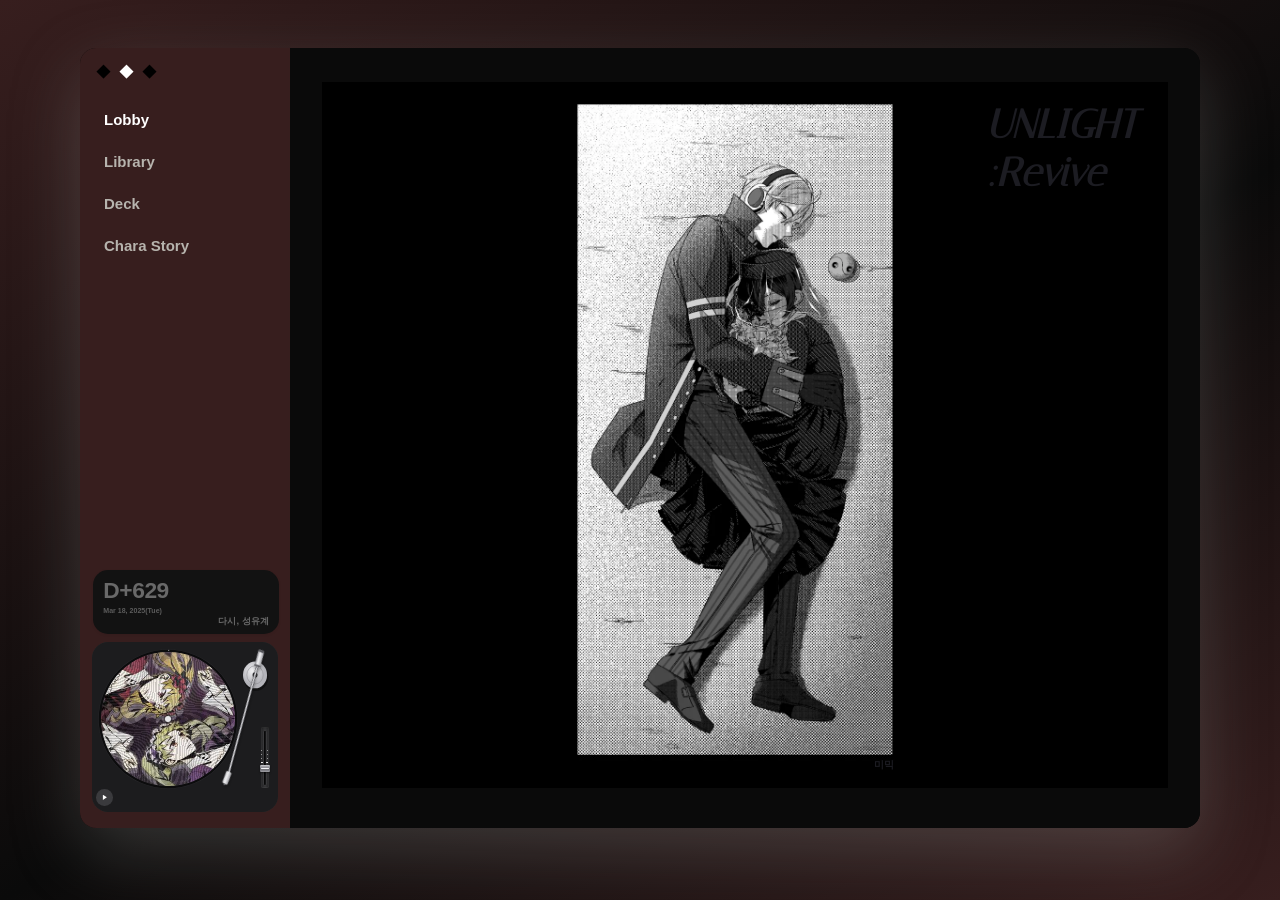
==== commit 6a70dba0: "Add files via upload" ====
--- a/index.html
+++ b/index.html
@@ -1 +1 @@
-<!DOCTYPE html><html lang="ko"><head><meta charset="utf-8"><meta name="viewport" content="width=1280"><title>캐나다쿠스타운</title><meta name="robots" content="noindex,nofollow,noarchive,noimageindex"><meta property="og:type" content="website"><meta property="og:title" content="캐나다쿠스타운"><meta property="og:locale" content="ko_KR"><link rel="preconnect" href="https://fonts.googleapis.com"><link rel="preconnect" href="https://fonts.gstatic.com" crossorigin><link rel="stylesheet" href="https://fonts.googleapis.com/css2?family=Cormorant+Garamond:wght@400;600&family=Italiana&display=swap" media="print" onload="this.media='all'"><noscript><link rel="stylesheet" href="https://fonts.googleapis.com/css2?family=Cormorant+Garamond:wght@400;600&family=Italiana&display=swap"></noscript><link rel="stylesheet" href="css/site.css"></head><body class="root-13"><main><div class="box-199"><div class="dday-4" data-dday="1" data-d="2025-03-18" data-inc="1" data-v="l"><div class="dd-i">♥</div><div class="dd-t">다시, 성유계</div><div class="dd-s">2025-03-18</div><div class="dd-n">D-0</div></div></div><section class="section-20"><div class="box-185"><nav class="box-186"><div class="box-187"><p class="text-142">◆</p><p class="text-143">◆</p><p class="text-144">◆</p></div><a class="link-35 mac-nav hvb fx fx-color open" data-ck="show" data-to=".box-190" data-grp=".box-189" role="tab" aria-selected="true" href="#">Lobby</a><a class="link-36 mac-nav hvb fx fx-color" data-ck="show" data-to=".box-194" data-grp=".box-189" role="tab" aria-selected="false" href="#">Library</a><a class="link-37 mac-nav hvb fx fx-color" data-ck="show" data-to=".box-195" data-grp=".box-189" role="tab" aria-selected="false" href="#">Deck</a><a class="link-38 mac-nav hvb fx fx-color" data-ck="show" data-to=".box-196" data-grp=".box-189" role="tab" aria-selected="false" href="#">Chara Story</a><div class="box-188"><div class="lp-3" data-lp="https://youtu.be/AUN0C5JP_jo?si=QZlOJSiENwIk0LTi" data-vol="30" data-cover="1"><div class="lp-rec" style="background-image:url('[data-uri]')"><i class="lp-hole"></i></div><svg class="lp-ring" viewBox="0 0 100 100"><circle cx="50" cy="50" r="49" pathLength="100" stroke-dasharray="0 100"/></svg><svg class="lp-tn" viewBox="0 0 680 558" preserveAspectRatio="none"><defs><linearGradient id="lpalp-3" x1="0" x2="1"><stop offset="0" stop-color="#8d8d93"/><stop offset=".4" stop-color="#f4f4f6"/><stop offset="1" stop-color="#a4a4aa"/></linearGradient><radialGradient id="lpblp-3" cx=".4" cy=".35"><stop offset="0" stop-color="#f1f1f3"/><stop offset="1" stop-color="#b3b3b9"/></radialGradient></defs><circle cx="596" cy="108" r="46" fill="rgba(0,0,0,.4)" transform="translate(3 7)"/><circle cx="596" cy="108" r="44" fill="url(#lpblp-3)"/><circle cx="596" cy="108" r="30" fill="none" stroke="#8e8e94" stroke-width="2"/><circle cx="596" cy="108" r="9" fill="#2a2a2d"/><g class="lp-arm"><g transform="translate(596 108) rotate(28.6)"><rect x="-11" y="-84" width="22" height="58" rx="4" fill="url(#lpalp-3)"/><rect x="-11" y="-84" width="22" height="7" rx="3" fill="#55555a"/><rect x="-11" y="-34" width="22" height="5" fill="#55555a"/><path d="M0 -26V336" fill="none" stroke="#26262a" stroke-width="8.5" stroke-linecap="round"/><path d="M0 -26V336" fill="none" stroke="#d3d3d8" stroke-width="5" stroke-linecap="round"/><path d="M-1.3 -20V332" fill="none" stroke="rgba(255,255,255,.85)" stroke-width="1.3" stroke-linecap="round"/><g transform="translate(0 332) rotate(6)"><rect x="-10" y="0" width="20" height="42" rx="3" fill="url(#lpalp-3)" stroke="rgba(255,255,255,.55)" stroke-width=".8"/><rect x="-7.5" y="3" width="2.6" height="36" rx="1.3" fill="rgba(255,255,255,.75)"/><rect x="-3" y="42" width="6" height="5" rx="1" fill="#6d6d73"/></g></g></g></g></svg><button type="button" class="lp-pl" aria-label="재생 / 일시정지"><svg viewBox="0 0 24 24" class="lp-i-play"><path d="M8 5v14l11-7z"/></svg><svg viewBox="0 0 24 24" class="lp-i-pause"><path d="M7 5h4v14H7zM13 5h4v14h-4z"/></svg></button><div class="lp-vol" role="slider" aria-label="볼륨" aria-valuemin="0" aria-valuemax="100" aria-valuenow="70" tabindex="0"><i class="lp-vt"></i><i class="lp-vk"></i></div><p class="lp-ti"></p><div class="lp-yt"></div></div></div></nav><div class="box-189"><div class="box-190" data-panel role="tabpanel"><h2 class="heading-39">UNLIGHT :Revive</h2><img class="image-69" src="images/a28cu6m.webp" alt="" width="916" height="1600" srcset="images/a28cu6m-640.webp 640w, images/a28cu6m.webp 916w" sizes="100vw" fetchpriority="high" decoding="async"><h2 class="heading-40">미믹</h2></div><div class="box-194" data-panel role="tabpanel" hidden><section class="board-15 mac-diary" data-board="diary" data-view="line" data-src="notion" data-cats="top" data-limit="30" aria-label="다이어리 게시판"><ul class="bd-list" aria-live="polite"><li class="bd-msg">불러오는 중…</li></ul></section></div><div class="box-195" data-panel role="tabpanel" hidden><section class="board-16" data-board="gallery" data-view="photos" data-src="static" data-limit="30" aria-label="사진 갤러리"><ul class="bd-list" aria-live="polite"><li class="bd-msg">불러오는 중…</li></ul></section></div><div class="box-196" data-panel role="tabpanel" hidden><section class="board-17 mac-prof" data-board="profile" data-view="profile" data-src="notion" data-limit="10" aria-label="프로필 게시판"><ul class="bd-list" aria-live="polite"><li class="bd-msg">불러오는 중…</li></ul></section><section class="board-18 mac-tl" data-board="timeline" data-view="timeline" data-src="notion" data-fold="c" data-limit="30" aria-label="타임라인 게시판"><ul class="bd-list" aria-live="polite"><li class="bd-msg">불러오는 중…</li></ul></section></div></div></div></section></main><script src="js/site.js" defer></script></body></html>+<!DOCTYPE html><html lang="ko"><head><meta charset="utf-8"><meta name="viewport" content="width=1280"><title>캐나다쿠스타운</title><meta name="robots" content="noindex,nofollow,noarchive,noimageindex"><meta property="og:type" content="website"><meta property="og:title" content="캐나다쿠스타운"><meta property="og:locale" content="ko_KR"><link rel="preconnect" href="https://fonts.googleapis.com"><link rel="preconnect" href="https://fonts.gstatic.com" crossorigin><link rel="stylesheet" href="https://fonts.googleapis.com/css2?family=Cormorant+Garamond:wght@400;600&family=Italiana&display=swap" media="print" onload="this.media='all'"><noscript><link rel="stylesheet" href="https://fonts.googleapis.com/css2?family=Cormorant+Garamond:wght@400;600&family=Italiana&display=swap"></noscript><link rel="stylesheet" href="css/site.css"></head><body class="root-13"><main><section class="section-20"><div class="box-185"><nav class="box-186"><div class="box-187"><p class="text-142">◆</p><p class="text-143">◆</p><p class="text-144">◆</p></div><a class="link-35 mac-nav hvb fx fx-color open" data-ck="show" data-to=".box-190" data-grp=".box-189" role="tab" aria-selected="true" href="#">Lobby</a><a class="link-36 mac-nav hvb fx fx-color" data-ck="show" data-to=".box-194" data-grp=".box-189" role="tab" aria-selected="false" href="#">Library</a><a class="link-37 mac-nav hvb fx fx-color" data-ck="show" data-to=".box-195" data-grp=".box-189" role="tab" aria-selected="false" href="#">Deck</a><a class="link-38 mac-nav hvb fx fx-color" data-ck="show" data-to=".box-196" data-grp=".box-189" role="tab" aria-selected="false" href="#">Chara Story</a><div class="dday-4" data-dday="1" data-d="2025-03-18" data-inc="1" data-v="l"><div class="dd-i">♥</div><div class="dd-t">다시, 성유계</div><div class="dd-s">2025-03-18</div><div class="dd-n">D-0</div></div><div class="box-188"><div class="lp-3" data-lp="https://youtu.be/AUN0C5JP_jo?si=QZlOJSiENwIk0LTi" data-vol="30" data-cover="1"><div class="lp-rec" style="background-image:url('[data-uri]')"><i class="lp-hole"></i></div><svg class="lp-ring" viewBox="0 0 100 100"><circle cx="50" cy="50" r="49" pathLength="100" stroke-dasharray="0 100"/></svg><svg class="lp-tn" viewBox="0 0 680 558" preserveAspectRatio="none"><defs><linearGradient id="lpalp-3" x1="0" x2="1"><stop offset="0" stop-color="#8d8d93"/><stop offset=".4" stop-color="#f4f4f6"/><stop offset="1" stop-color="#a4a4aa"/></linearGradient><radialGradient id="lpblp-3" cx=".4" cy=".35"><stop offset="0" stop-color="#f1f1f3"/><stop offset="1" stop-color="#b3b3b9"/></radialGradient></defs><circle cx="596" cy="108" r="46" fill="rgba(0,0,0,.4)" transform="translate(3 7)"/><circle cx="596" cy="108" r="44" fill="url(#lpblp-3)"/><circle cx="596" cy="108" r="30" fill="none" stroke="#8e8e94" stroke-width="2"/><circle cx="596" cy="108" r="9" fill="#2a2a2d"/><g class="lp-arm"><g transform="translate(596 108) rotate(28.6)"><rect x="-11" y="-84" width="22" height="58" rx="4" fill="url(#lpalp-3)"/><rect x="-11" y="-84" width="22" height="7" rx="3" fill="#55555a"/><rect x="-11" y="-34" width="22" height="5" fill="#55555a"/><path d="M0 -26V336" fill="none" stroke="#26262a" stroke-width="8.5" stroke-linecap="round"/><path d="M0 -26V336" fill="none" stroke="#d3d3d8" stroke-width="5" stroke-linecap="round"/><path d="M-1.3 -20V332" fill="none" stroke="rgba(255,255,255,.85)" stroke-width="1.3" stroke-linecap="round"/><g transform="translate(0 332) rotate(6)"><rect x="-10" y="0" width="20" height="42" rx="3" fill="url(#lpalp-3)" stroke="rgba(255,255,255,.55)" stroke-width=".8"/><rect x="-7.5" y="3" width="2.6" height="36" rx="1.3" fill="rgba(255,255,255,.75)"/><rect x="-3" y="42" width="6" height="5" rx="1" fill="#6d6d73"/></g></g></g></g></svg><button type="button" class="lp-pl" aria-label="재생 / 일시정지"><svg viewBox="0 0 24 24" class="lp-i-play"><path d="M8 5v14l11-7z"/></svg><svg viewBox="0 0 24 24" class="lp-i-pause"><path d="M7 5h4v14H7zM13 5h4v14h-4z"/></svg></button><div class="lp-vol" role="slider" aria-label="볼륨" aria-valuemin="0" aria-valuemax="100" aria-valuenow="70" tabindex="0"><i class="lp-vt"></i><i class="lp-vk"></i></div><p class="lp-ti"></p><div class="lp-yt"></div></div></div></nav><div class="box-189"><div class="box-190" data-panel role="tabpanel"><h2 class="heading-39">UNLIGHT :Revive</h2><img class="image-69" src="images/a28cu6m.webp" alt="" width="916" height="1600" srcset="images/a28cu6m-640.webp 640w, images/a28cu6m.webp 916w" sizes="100vw" fetchpriority="high" decoding="async"><h2 class="heading-40">미믹</h2></div><div class="box-194" data-panel role="tabpanel" hidden><section class="board-15 mac-diary" data-board="diary" data-view="line" data-src="notion" data-cats="top" data-limit="30" aria-label="다이어리 게시판"><ul class="bd-list" aria-live="polite"><li class="bd-msg">불러오는 중…</li></ul></section></div><div class="box-195" data-panel role="tabpanel" hidden><section class="board-16" data-board="gallery" data-view="photos" data-src="static" data-limit="30" aria-label="사진 갤러리"><ul class="bd-list" aria-live="polite"><li class="bd-msg">불러오는 중…</li></ul></section></div><div class="box-196" data-panel role="tabpanel" hidden><section class="board-17 mac-prof" data-board="profile" data-view="profile" data-src="notion" data-limit="10" aria-label="프로필 게시판"><ul class="bd-list" aria-live="polite"><li class="bd-msg">불러오는 중…</li></ul></section><section class="board-18 mac-tl" data-board="timeline" data-view="timeline" data-src="notion" data-fold="c" data-limit="30" aria-label="타임라인 게시판"><ul class="bd-list" aria-live="polite"><li class="bd-msg">불러오는 중…</li></ul></section></div></div></div></section></main><script src="js/site.js" defer></script></body></html>
--- a/css/site.css
+++ b/css/site.css
@@ -1 +1 @@
-*,*::before,*::after{box-sizing:border-box}body{margin:0;-webkit-text-size-adjust:100%;overflow-x:clip}img,video,iframe{max-width:100%}img{height:auto}[hidden]{display:none!important}a{color:inherit}form input,form textarea{width:100%;padding:12px 14px;border:1px solid #cfd0d8;border-radius:10px;font:inherit;background:#fff;color:#111}form button{padding:12px 20px;border:0;border-radius:10px;background:#111;color:#fff;font:inherit;font-weight:600;cursor:pointer}[data-ck]{cursor:pointer}.fx{transition:translate .25s,scale .25s,rotate .25s,filter .25s,box-shadow .25s,background-color .25s,color .25s,opacity .25s,border-color .25s}.fx-color:hover,.fx-color.sim{}@media (prefers-reduced-motion:reduce){.fx,.an{transition:none!important;animation:none!important}}.bd-list{list-style:none;margin:0;padding:0;display:flex;flex-direction:column;gap:10px}.bd-item{border:1px solid rgba(128,128,140,.3);border-radius:12px;overflow:hidden}.bd-item summary{display:flex;justify-content:space-between;gap:12px;padding:14px 16px;cursor:pointer;list-style:none;font-weight:600}.bd-item summary::-webkit-details-marker{display:none}.bd-t{flex:1;min-width:0;overflow-wrap:anywhere;margin:0;font-size:inherit}.bd-n{display:none}.bd-item time{font-weight:400;font-size:.85em;opacity:.6;white-space:nowrap}.bd-b{padding:0 16px 16px;white-space:pre-wrap;line-height:1.7;overflow-wrap:anywhere}.bd-b img{display:block;max-width:100%;margin-top:12px;border-radius:8px}.bd-msg{opacity:.6;padding:8px 2px}.bd-item article{display:flex;flex-direction:column;gap:8px}.bd-item article>.bd-img{display:block;width:100%;aspect-ratio:4/3;object-fit:cover;border-radius:10px}.bd-item article>.bd-b{padding:0}[data-view=line] .bd-list{gap:0}[data-view=line] .bd-item{border:0;border-bottom:1px solid rgba(128,128,140,.3);border-radius:0}[data-view=line] .bd-item summary{padding-left:2px;padding-right:2px}[data-view=table] .bd-list{gap:0;border-top:2px solid currentColor}[data-view=table] .bd-item{border:0;border-bottom:1px solid rgba(128,128,140,.3);border-radius:0}[data-view=table] .bd-item summary{display:grid;grid-template-columns:3em 1fr auto;align-items:baseline;padding:12px 6px;font-weight:500}[data-view=table] .bd-n{display:block;opacity:.55;font-weight:400}[data-view=table] .bd-b{padding:4px 6px 18px 3.4em}[data-view=cards] .bd-list{display:grid;grid-template-columns:repeat(auto-fill,minmax(240px,1fr));gap:16px}[data-view=cards] .bd-item{background:rgba(128,128,140,.07);padding:12px}[data-view=cards] .bd-t{font-weight:600}[data-view=feed] .bd-list{gap:48px}[data-view=feed] .bd-item{border:0;border-radius:0;overflow:visible}[data-view=feed] .bd-item time{order:-2;font-size:.85em}[data-view=feed] .bd-t{order:-1;font-size:1.6em;line-height:1.3;font-weight:700}[data-view=feed] .bd-item article>.bd-img{aspect-ratio:auto;height:auto}[data-view=gallery] .bd-list{flex-direction:row;gap:20px;overflow-x:auto;scroll-snap-type:x mandatory;padding-bottom:14px;-webkit-overflow-scrolling:touch}[data-view=gallery] .bd-item{flex:0 0 min(300px,78%);scroll-snap-align:center;border:0;border-radius:0;overflow:visible}[data-view=gallery] .bd-item article>.bd-img{aspect-ratio:4/5;border-radius:6px}[data-view=gallery] .bd-t{font-weight:600}[data-view=gallery] .bd-list:focus-visible{outline:2px solid currentColor;outline-offset:4px}[data-view=photos] .bd-list{display:grid;grid-template-columns:repeat(auto-fill,minmax(min(190px,44%),1fr));gap:10px}[data-view=photos] .bd-item{background:none;padding:0;border:0;border-radius:14px;overflow:hidden}[data-view=photos] .bd-item article>:not(.bd-img){display:none}[data-view=photos] .bd-item:not(:has(.bd-img)){display:none}[data-view=photos] .bd-item article>.bd-img{display:block;width:100%;height:auto;aspect-ratio:1;object-fit:cover;border-radius:0;transition:transform .35s ease}[data-view=photos] .bd-item:hover article>.bd-img{transform:scale(1.05)}[data-view=photos] .bd-item.bd-lb{cursor:zoom-in}[data-view=photos] .bd-item.bd-lb:focus-visible{outline:2px solid currentColor;outline-offset:2px}[data-view=profile] .bd-list{display:grid;grid-template-columns:repeat(auto-fit,minmax(130px,1fr));max-width:480px;margin-left:auto;margin-right:auto;gap:12px}[data-view=profile] .bd-item{border:0;border-radius:18px;background:rgba(128,128,140,.08);padding:14px;overflow:hidden}[data-view=profile] .bd-item article{gap:6px;text-align:center;align-items:center}[data-view=profile] .bd-item article>.bd-img{aspect-ratio:1;width:100%;border-radius:14px;margin-bottom:6px}[data-view=profile] .bd-item time{display:none}[data-view=profile] .bd-cat{opacity:1;font-size:.72em;letter-spacing:.08em;text-transform:uppercase;padding:2px 10px;border-radius:999px;background:rgba(128,128,140,.18);margin:0}[data-view=profile] .bd-t{font-size:1.2em;font-weight:800;order:0}[data-view=profile] .bd-item article>.bd-b{font-size:.9em;opacity:.85;line-height:1.7;text-align:center;word-break:keep-all}[data-view=timeline] .bd-list{gap:0;position:relative;padding:0}[data-view=timeline] .bd-list::before{content:"";position:absolute;left:50%;top:0;bottom:0;width:2px;margin-left:-1px;background:rgba(128,128,140,.3)}[data-view=timeline] .bd-item{border:0;border-radius:0;overflow:visible;padding:0 0 28px;width:calc(50% - 28px);box-sizing:border-box;text-align:right;position:relative}[data-view=timeline] .bd-item:nth-child(even){margin-left:calc(50% + 28px);text-align:left}[data-view=timeline] .bd-item:last-child{padding-bottom:4px}[data-view=timeline] .bd-item::before{content:"";position:absolute;right:-35px;top:.35em;width:12px;height:12px;border-radius:50%;background:currentColor;box-shadow:0 0 0 4px rgba(128,128,140,.18)}[data-view=timeline] .bd-item:nth-child(even)::before{right:auto;left:-35px}[data-view=timeline] .bd-item::after{content:"";position:absolute;right:-24px;top:calc(.35em + 5px);width:24px;height:2px;background:rgba(128,128,140,.3)}[data-view=timeline] .bd-item:nth-child(even)::after{right:auto;left:-24px}[data-view=timeline] .bd-item article>.bd-img{margin-left:auto}[data-view=timeline] .bd-item:nth-child(even) article>.bd-img{margin-left:0}@media (max-width:479px){[data-view=timeline] .bd-item{width:calc(50% - 18px);font-size:.92em}[data-view=timeline] .bd-item:nth-child(even){margin-left:calc(50% + 18px)}[data-view=timeline] .bd-item::before{right:-24px;width:10px;height:10px;box-shadow:0 0 0 3px rgba(128,128,140,.18)}[data-view=timeline] .bd-item:nth-child(even)::before{left:-24px}[data-view=timeline] .bd-item::after{right:-18px;width:18px}[data-view=timeline] .bd-item:nth-child(even)::after{left:-18px}}[data-view=timeline] .bd-item article{gap:3px}[data-view=timeline] .bd-item time{order:-2;font-size:.8em;font-weight:700;letter-spacing:.04em;opacity:.65}[data-view=timeline] .bd-cat{order:-3;margin:0;font-size:.72em;letter-spacing:.06em;text-transform:uppercase}[data-view=timeline] .bd-t{order:-1;font-size:1.1em;font-weight:700}[data-view=timeline] .bd-item article>.bd-b{line-height:1.7}[data-view=timeline] .bd-tg{cursor:pointer;-webkit-tap-highlight-color:transparent}[data-view=timeline] .bd-tg::after{content:"";display:inline-block;width:.38em;height:.38em;border:solid currentColor;border-width:0 2px 2px 0;transform:rotate(45deg);margin-left:.6em;vertical-align:.18em;opacity:.55;transition:transform .25s}[data-view=timeline] .bd-open .bd-tg::after{transform:rotate(-135deg);vertical-align:-.05em}[data-view=timeline] .bd-tg:focus-visible{outline:2px solid currentColor;outline-offset:3px;border-radius:4px}[data-view=timeline] .bd-item article>.bd-img{aspect-ratio:auto;height:auto;max-width:320px;border-radius:10px;margin-top:6px}[data-view=orbitline].ot-on{min-height:calc(100vh + var(--otn,0)*58vh);min-height:calc(100svh + var(--otn,0)*58svh)}[data-view=orbitline] .ot-on .bd-list,[data-view=orbitline].ot-on .bd-list{position:absolute;width:1px;height:1px;margin:-1px;overflow:hidden;clip:rect(0,0,0,0);white-space:nowrap}[data-view=orbitline] .ot-st{position:sticky;top:0;height:100vh;height:100svh;min-height:480px;display:grid;grid-template-columns:minmax(0,1.15fr) minmax(0,.85fr);align-items:center;column-gap:3vw;padding:0 4vw;box-sizing:border-box}[data-view=orbitline] .ot-sample{position:relative;height:auto;min-height:0;padding:12px 0}[data-view=orbitline] .ot-svg{width:min(100%,86vh);height:auto;aspect-ratio:1;justify-self:center;overflow:visible}[data-view=orbitline] .ot-sample .ot-svg{width:min(100%,320px)}[data-view=orbitline] .ot-ring{fill:none;stroke:currentColor;stroke-opacity:.2;stroke-width:1}[data-view=orbitline] .ot-ring.ot-d{stroke-dasharray:2 6;stroke-opacity:.34}[data-view=orbitline] .ot-tk line{stroke:currentColor;stroke-opacity:.4;stroke-width:1}[data-view=orbitline] .ot-core{fill:currentColor}[data-view=orbitline] .ot-ld{stroke:currentColor;stroke-opacity:.45;stroke-width:1;stroke-dasharray:1 5}[data-view=orbitline] .ot-path{fill:none;stroke:currentColor;stroke-opacity:.38;stroke-width:1;stroke-dasharray:3 5}[data-view=orbitline] .ot-dot{fill:currentColor;fill-opacity:.32;stroke:transparent;stroke-width:16px;cursor:pointer;outline:none}[data-view=orbitline] .ot-dot.past{fill-opacity:.62}[data-view=orbitline] .ot-dot.on{fill-opacity:1}[data-view=orbitline] .ot-dot:focus-visible{stroke:currentColor;stroke-opacity:.6;stroke-width:2px}[data-view=orbitline] .ot-halo{fill:none;stroke:currentColor;stroke-opacity:.7;stroke-width:1}[data-view=orbitline] .ot-lb{font:10px ui-monospace,Menlo,Consolas,monospace;fill:currentColor;fill-opacity:.55;letter-spacing:.08em;pointer-events:none}[data-view=orbitline] .ot-cap{padding:0 0 0 2vw;max-width:460px}[data-view=orbitline] .ot-n{font:11px ui-monospace,Menlo,Consolas,monospace;letter-spacing:.24em;opacity:.5}[data-view=orbitline] .ot-dt{font:12px ui-monospace,Menlo,Consolas,monospace;letter-spacing:.14em;opacity:.65;margin-top:20px}[data-view=orbitline] .ot-tt{font:400 clamp(28px,3.4vw,46px)/1.15 Georgia,"Times New Roman",serif;letter-spacing:-.02em;margin:10px 0 16px;padding:0}[data-view=orbitline] .ot-bd{font-size:14px;line-height:1.9;opacity:.75;white-space:pre-line;max-height:34vh;overflow:hidden}[data-view=orbitline] .ot-hint{font:10px ui-monospace,Menlo,Consolas,monospace;letter-spacing:.22em;opacity:.4;margin-top:30px}[data-view=orbitline] .ot-in .ot-dt,[data-view=orbitline] .ot-in .ot-tt,[data-view=orbitline] .ot-in .ot-bd{animation:otf .5s ease both}@keyframes otf{from{opacity:0;transform:translateY(10px)}to{opacity:var(--o,1);transform:none}}@media (max-width:760px){[data-view=orbitline] .ot-st{grid-template-columns:1fr;align-content:center;row-gap:8px;padding:0 20px}[data-view=orbitline] .ot-svg{width:min(100%,46svh)}[data-view=orbitline] .ot-lb{font-size:17px}[data-view=orbitline] .ot-cap{padding:0;max-width:none}[data-view=orbitline] .ot-bd{max-height:22svh;font-size:13px}[data-view=orbitline] .ot-hint{display:none}}@media (prefers-reduced-motion:reduce){[data-view=orbitline] .ot-in .ot-dt,[data-view=orbitline] .ot-in .ot-tt,[data-view=orbitline] .ot-in .ot-bd{animation:none}}[data-view=profile] .bd-list{}[data-view=custom] .bd-item{border:0;border-radius:0;overflow:visible;min-width:0}[data-lay=grid2] .bd-list{display:grid;grid-template-columns:repeat(2,minmax(0,1fr))}[data-lay=grid3] .bd-list{display:grid;grid-template-columns:repeat(3,minmax(0,1fr))}[data-lay=grid4] .bd-list{display:grid;grid-template-columns:repeat(4,minmax(0,1fr))}[data-lay=scroll] .bd-list{flex-direction:row;overflow-x:auto;scroll-snap-type:x mandatory;padding-bottom:14px;-webkit-overflow-scrolling:touch}[data-lay=scroll] .bd-item{flex:0 0 auto;scroll-snap-align:center}[data-bind=body]{white-space:pre-wrap}.bd-item{position:relative}.bd-a{position:absolute;top:0;right:0;bottom:0;left:0;z-index:1;border-radius:inherit}.bd-a:focus-visible{outline:2px solid currentColor;outline-offset:-2px}.bd-more{display:inline-block;margin-top:10px;font-size:.9em;text-decoration:underline;color:inherit}@media (max-width:359px){[data-view=profile] .bd-list{grid-template-columns:1fr}}@media (max-width:991px){[data-lay=grid4] .bd-list{grid-template-columns:repeat(2,minmax(0,1fr))}}@media (max-width:479px){[data-lay=grid2] .bd-list,[data-lay=grid3] .bd-list,[data-lay=grid4] .bd-list{grid-template-columns:1fr}}.bd-cats{display:flex;flex-wrap:wrap;gap:8px;margin:0 0 16px}.bd-cb,.bd-cats>button{font:inherit;color:inherit;background:transparent;border:1px solid rgba(128,128,140,.3);border-radius:999px;padding:6px 14px;cursor:pointer;display:inline-flex;gap:6px;align-items:center}.bd-cats small{opacity:.6;font-size:.85em}.bd-cats [aria-pressed=true]{background:rgba(128,128,140,.22);font-weight:700;border-color:transparent}.bd-cb:focus-visible,.bd-cats>button:focus-visible{outline:2px solid currentColor;outline-offset:2px}.bd-cat{display:inline-block;font-size:.8em;font-weight:700;opacity:.7;margin-bottom:2px}[data-cats=left]{display:grid;grid-template-columns:180px minmax(0,1fr);column-gap:24px}[data-cats=left]>*:not(.bd-cats){grid-column:2}[data-cats=left]>.bd-cats{grid-column:1;grid-row:1 / span 99;align-self:start;flex-direction:column;flex-wrap:nowrap;gap:2px;margin:0;padding-right:14px;border-right:1px solid rgba(128,128,140,.3)}[data-cats=left] .bd-cats>button{border:0;border-radius:8px;justify-content:space-between;padding:8px 10px;text-align:left}@media (max-width:640px){[data-cats=left]{display:block}[data-cats=left]>.bd-cats{flex-direction:row;flex-wrap:wrap;border:0;padding:0;margin:0 0 16px;gap:8px}[data-cats=left] .bd-cats>button{border:1px solid rgba(128,128,140,.3);border-radius:999px;justify-content:flex-start}}[data-catnav]{position:relative}.cn-b{font:inherit;color:inherit;background:transparent;border:1px solid rgba(128,128,140,.3);border-radius:10px;padding:8px 14px;cursor:pointer;display:flex;justify-content:space-between;gap:10px;align-items:center;width:100%;text-align:left}.cn-b::after{content:"\25BE";opacity:.6;transition:transform .15s}.cn-b[aria-expanded=true]::after{transform:rotate(180deg)}.cn-b:focus-visible,.cn-l a:focus-visible{outline:2px solid currentColor;outline-offset:2px}.cn-l{list-style:none;margin:0;padding:6px 0 0}.cn-l[hidden]{display:none}.cn-l a{display:flex;justify-content:space-between;gap:10px;padding:7px 10px;border-radius:8px;color:inherit;text-decoration:none}.cn-l a:hover,.cn-l a[aria-current]{background:rgba(128,128,140,.18)}.cn-l a[aria-current]{font-weight:700}.cn-l small{opacity:.6}[data-cstyle=fold] .cn-b{border:0;padding:6px 2px;font-weight:700}[data-cstyle=drop] .cn-l{position:absolute;left:0;top:calc(100% + 6px);min-width:100%;z-index:30;padding:6px;background:Canvas;color:CanvasText;border:1px solid rgba(128,128,140,.3);border-radius:12px;box-shadow:0 10px 30px rgba(0,0,0,.15)}.bd-item.bd-cur{background:rgba(128,128,140,.14);box-shadow:inset 3px 0 0 currentColor;padding:10px 12px;margin:-10px -12px;border-radius:8px}[data-prev="1"] .bd-item article>.bd-b,[data-prev="1"] [data-bind=body]{display:-webkit-box;-webkit-box-orient:vertical;-webkit-line-clamp:1;overflow:hidden}[data-prev="2"] .bd-item article>.bd-b,[data-prev="2"] [data-bind=body]{display:-webkit-box;-webkit-box-orient:vertical;-webkit-line-clamp:2;overflow:hidden}[data-prev="3"] .bd-item article>.bd-b,[data-prev="3"] [data-bind=body]{display:-webkit-box;-webkit-box-orient:vertical;-webkit-line-clamp:3;overflow:hidden}.lp-rec{position:absolute;left:5%;top:6.1%;width:72%;aspect-ratio:1;border-radius:50%;background:radial-gradient(circle,#2f4a4d,#16282b) center/cover;box-shadow:0 0 0 1.2cqw #0c0c0d,0 0 0 1.4cqw #2a2a2d;animation:lpspin 9s linear infinite;animation-play-state:paused}.lp-rec::after{content:"";position:absolute;inset:0;border-radius:50%;background:repeating-radial-gradient(circle,rgba(0,0,0,.16) 0 .25cqw,rgba(255,255,255,.05) .25cqw .5cqw),conic-gradient(from 20deg,rgba(255,255,255,.12),transparent 20%,rgba(255,255,255,.1) 50%,transparent 70%,rgba(255,255,255,.12))}.lp-hole{position:absolute;left:50%;top:50%;width:3.2cqw;height:3.2cqw;margin:-1.6cqw 0 0 -1.6cqw;border-radius:50%;background:#e8e8ea;z-index:2;box-shadow:0 0 0 .8cqw rgba(0,0,0,.35)}.lp-ring{position:absolute;left:3.56%;top:4.3%;width:75%;aspect-ratio:1;transform:rotate(-90deg);pointer-events:none;z-index:2;overflow:visible}.lp-ring circle{fill:none;stroke:currentColor;stroke-width:.55;stroke-linecap:round;transition:stroke-dasharray .5s linear}.lp-tn{position:absolute;left:0;top:0;width:100%;height:100%;pointer-events:none;z-index:3;overflow:visible}.lp-arm{transform-origin:596px 108px;transform:rotate(-12deg);transition:transform 1s cubic-bezier(.4,0,.2,1);filter:drop-shadow(0 6px 5px rgba(0,0,0,.35))}.on .lp-arm{transform:rotate(0deg)}.lp-vol{position:absolute;right:5%;top:50%;width:4.2%;height:36%;touch-action:none;cursor:ns-resize;z-index:4;outline:none}.lp-vt{position:absolute;left:0;right:0;top:0;bottom:0;border-radius:.9cqw;background:linear-gradient(90deg,rgba(255,255,255,.04),rgba(255,255,255,.11) 50%,rgba(255,255,255,.04));box-shadow:inset 0 0 0 .25cqw rgba(255,255,255,.1),inset 0 .4cqw .8cqw rgba(0,0,0,.45)}.lp-vt::before{content:"";position:absolute;left:50%;top:6%;bottom:6%;width:.9cqw;margin-left:-.45cqw;border-radius:1cqw;background:linear-gradient(90deg,#020202,#1a1a1c);box-shadow:0 0 0 .2cqw rgba(255,255,255,.14),inset 0 .2cqw .3cqw rgba(0,0,0,.8)}.lp-vt::after{content:"";position:absolute;left:6%;right:6%;top:6%;bottom:6%;background:repeating-linear-gradient(180deg,rgba(255,255,255,.5) 0 .2cqw,transparent .2cqw 2.1cqw) left/18% 100% no-repeat,repeating-linear-gradient(180deg,rgba(255,255,255,.5) 0 .2cqw,transparent .2cqw 2.1cqw) right/18% 100% no-repeat,repeating-linear-gradient(180deg,rgba(255,255,255,.85) 0 .25cqw,transparent .25cqw 8.4cqw) left/30% 100% no-repeat,repeating-linear-gradient(180deg,rgba(255,255,255,.85) 0 .25cqw,transparent .25cqw 8.4cqw) right/30% 100% no-repeat}.lp-vk{position:absolute;left:-14%;width:128%;height:12%;top:26.4%;border-radius:.7cqw;background:repeating-linear-gradient(180deg,rgba(0,0,0,.28) 0 .15cqw,transparent .15cqw .55cqw),linear-gradient(180deg,#c3c3c8,#76767c 48%,#5c5c61 52%,#a1a1a7);box-shadow:0 .5cqw 1cqw rgba(0,0,0,.55),inset 0 .15cqw .15cqw rgba(255,255,255,.5)}.lp-vk::after{content:"";position:absolute;left:10%;right:10%;top:50%;height:.4cqw;margin-top:-.2cqw;background:#f4f4f7;border-radius:1cqw;box-shadow:0 0 .6cqw rgba(255,255,255,.5)}.lp-ti{position:absolute;left:13.5%;bottom:5.4%;width:44%;margin:0;font-size:2.6cqw;line-height:1.3;opacity:.85;white-space:nowrap;overflow:hidden;text-overflow:ellipsis;z-index:4}.on .lp-rec{animation-play-state:running}.lp-pl{position:absolute;left:2.4%;bottom:3.6%;width:9%;aspect-ratio:1;border:0;padding:0;cursor:pointer;color:inherit;background:#3a3a3d;border-radius:50%;display:flex;align-items:center;justify-content:center;transition:background .2s,transform .15s;z-index:4}.lp-pl:hover{background:#505055;transform:scale(1.06)}.lp-pl svg{width:52%;height:52%;fill:currentColor}.lp-i-pause{display:none}.on .lp-i-pause{display:block}.on .lp-i-play{display:none}[data-mp]{display:flex;flex-direction:column;justify-content:center;gap:10px;padding:14px 18px 12px}.mp-top{display:flex;align-items:center;gap:12px}.mp-art{flex:0 0 46px;width:46px;height:46px;border-radius:10px;background:#d9dae0 center/cover;box-shadow:inset 0 0 0 1px rgba(0,0,0,.06)}.mp-m{flex:1;min-width:0}.mp-t{margin:0;font-size:15px;font-weight:700;line-height:1.3;white-space:nowrap;overflow:hidden;text-overflow:ellipsis}.mp-a{margin:1px 0 0;font-size:13px;color:#8a8a90;white-space:nowrap;overflow:hidden;text-overflow:ellipsis;min-height:1.3em}.mp-eq{display:flex;align-items:flex-end;gap:2px;height:16px;flex:0 0 auto;opacity:.45}.mp-eq b{display:block;width:3px;height:40%;border-radius:2px;background:currentColor}.on .mp-eq b{animation:mpeq .9s ease-in-out infinite alternate}.mp-eq b:nth-child(2){animation-delay:-.3s!important;height:80%}.mp-eq b:nth-child(3){animation-delay:-.6s!important;height:55%}.mp-eq b:nth-child(4){animation-delay:-.15s!important;height:70%}.mp-tm{display:flex;align-items:center;gap:8px;font-size:11px;color:#8a8a90;font-variant-numeric:tabular-nums}.mp-bar{position:relative;flex:1;height:6px;border-radius:3px;background:#cfcfd4;overflow:hidden;cursor:pointer}.mp-bar i{display:block;height:100%;width:0;background:#76767b;border-radius:3px;transition:width .5s linear}.mp-c{position:relative;display:grid;grid-template-columns:minmax(0,1fr) auto minmax(24px,1fr);align-items:center}.mp-ct{display:flex;align-items:center;justify-content:center;gap:clamp(10px,8cqw,34px);grid-column:2}.mp-vw{display:flex;flex:none;grid-column:3;justify-self:end}.mp-vb{border:0;padding:3px;background:transparent;color:inherit;opacity:.55;cursor:pointer;display:flex;border-radius:6px;transition:opacity .15s}.mp-vb:hover,.mp-vb[aria-expanded="true"]{opacity:1}.mp-vb svg{width:18px;height:18px;fill:currentColor}.mp-vp{position:absolute;right:-4px;bottom:calc(100% + 8px);padding:9px 12px;border-radius:12px;background:#fff;box-shadow:0 4px 18px rgba(0,0,0,.2),0 0 0 1px rgba(0,0,0,.06);z-index:30}.mp-vp[hidden]{display:none}.mp-vr{-webkit-appearance:none;appearance:none;display:block;width:110px;height:4px;border-radius:2px;background:#cfcfd4;outline:none;cursor:pointer;margin:0}.mp-vr::-webkit-slider-thumb{-webkit-appearance:none;width:14px;height:14px;border-radius:50%;background:#555;border:0}.mp-vr::-moz-range-thumb{width:14px;height:14px;border-radius:50%;background:#555;border:0}.mp-pr,.mp-pl,.mp-nx{border:0;padding:0;background:transparent;color:inherit;cursor:pointer;display:flex;align-items:center;justify-content:center;transition:transform .15s,opacity .15s}.mp-pr:hover,.mp-pl:hover,.mp-nx:hover{transform:scale(1.1)}.mp-pr svg,.mp-nx svg{width:clamp(22px,11cqw,28px);height:clamp(22px,11cqw,28px);fill:currentColor}.mp-pl svg{width:clamp(24px,12cqw,30px);height:clamp(24px,12cqw,30px);fill:currentColor}.lp-yt{position:absolute;left:0;top:0;width:200px;height:200px;opacity:0;pointer-events:none;z-index:-1}@keyframes mpeq{from{height:25%}to{height:100%}}@keyframes lpspin{to{transform:rotate(360deg)}}@media (prefers-reduced-motion:reduce){.lp-rec{animation:none!important}}[data-dday]{container-type:size;position:relative;overflow:hidden;font-family:-apple-system,BlinkMacSystemFont,"Helvetica Neue","Noto Sans KR",Arial,sans-serif}.dd-i{color:var(--ac,#e5383b);position:absolute;left:min(7cqw,16.10cqh);top:min(4.5cqw,10.35cqh);font-size:min(10.5cqw,24.15cqh);line-height:1}.dd-t{position:absolute;left:min(22cqw,50.60cqh);right:min(5cqw,11.50cqh);top:min(5cqw,11.50cqh);font-size:min(7.2cqw,16.56cqh);font-weight:800;line-height:1.2;text-transform:uppercase;white-space:nowrap;overflow:hidden;text-overflow:ellipsis}.dd-s{position:absolute;left:min(22cqw,50.60cqh);right:min(5cqw,11.50cqh);top:min(13.5cqw,31.05cqh);font-size:min(4.6cqw,10.58cqh);line-height:1.2;opacity:.6;white-space:nowrap;overflow:hidden;text-overflow:ellipsis}[data-v="l"] .dd-n{left:min(7cqw,16.10cqh);right:auto;bottom:auto;top:min(6cqw,13.80cqh);width:min(80cqw,184.00cqh);text-align:left;font-size:min(15.5cqw,35.65cqh);font-weight:600;letter-spacing:-.02em}[data-v="l"] .dd-s{left:min(7cqw,16.10cqh);right:auto;width:min(80cqw,184.00cqh);top:min(25cqw,57.50cqh);font-size:min(4.8cqw,11.04cqh);opacity:.85;font-weight:600}[data-v="l"] .dd-i{display:none}[data-v="l"] .dd-t{left:min(40cqw,92.00cqh);right:min(7cqw,16.10cqh);top:auto;bottom:min(5.5cqw,12.65cqh);font-size:min(6.4cqw,14.72cqh);text-align:right}.dd-n{position:absolute;right:min(6cqw,13.80cqh);bottom:min(5cqw,11.50cqh);font-size:min(12.5cqw,28.75cqh);font-weight:600;line-height:1;white-space:nowrap;font-variant-numeric:tabular-nums}.hvb,.hvt{transition:background-color .18s ease,color .18s ease}.hvb:hover{background-color:var(--hvb)!important}.hvt:hover{color:var(--hvt)!important}body.root-13{font-family:'Cormorant Garamond',serif;color:#1c1c22;background-color:#ffffff;font-size:16px;line-height:1.6;background-image:linear-gradient(150deg,#371E1E 0%,#0A0A0A 55%,#371E1E 100%);background-attachment:fixed;display:flex;flex-direction:column;min-height:100vh;position:relative}.box-199{position:relative;display:flex;flex-direction:column;gap:0;padding-top:0;padding-right:0;padding-bottom:0;padding-left:0;position:absolute;top:0px;left:0px;right:0px;bottom:0px;width:auto;pointer-events:none;z-index:20;overflow:visible}.dday-4{position:absolute;width:186px;max-width:280px;aspect-ratio:2.3;background-color:#121212;color:#696969;border-radius:15px;box-shadow:0 1px 3px rgba(0,0,0,.08);box-sizing:border-box;left:411px;top:676px;pointer-events:auto;height:64px}.section-20{display:flex;flex-direction:column;align-items:center;padding-top:48px;padding-right:20px;padding-bottom:48px;padding-left:20px;width:100%;flex:1;justify-content:center;flex-wrap:nowrap}.box-185{display:flex;flex-direction:row;gap:0;padding-top:0;padding-right:0;padding-bottom:0;padding-left:0;width:1120px;max-width:100%;height:min(780px,calc(100vh - 96px));min-height:480px;border-radius:16px;overflow:hidden;box-shadow:0 24px 70px rgba(183,180,174,.25);font-family:-apple-system,BlinkMacSystemFont,"Helvetica Neue","Noto Sans KR",sans-serif;background-color:#0A0A0A}.box-186{display:flex;flex-direction:column;gap:4px;padding-top:16px;padding-right:12px;padding-bottom:16px;padding-left:12px;width:210px;flex-shrink:0;background-color:#371E1E}.box-187{display:flex;flex-direction:row;gap:8px;padding-top:0;padding-right:4px;padding-bottom:18px;padding-left:4px;flex-shrink:0;width:auto}.text-142{margin-top:0;margin-right:0;margin-bottom:0;margin-left:0;font-size:15px;line-height:1;color:#000000;width:auto;flex-shrink:0;flex-grow:0}.text-143{margin-top:0;margin-right:0;margin-bottom:0;margin-left:0;font-size:15px;line-height:1;color:#ffffff;width:auto;flex-shrink:0;flex-grow:0}.text-144{margin-top:0;margin-right:0;margin-bottom:0;margin-left:0;font-size:15px;line-height:1;color:#000000;width:auto;flex-shrink:0;flex-grow:0}.link-35{color:#B7B4AE;text-decoration:none;width:fit-content;font-weight:600;font-size:15px;padding-top:7px;padding-right:12px;padding-bottom:7px;padding-left:12px;border-radius:8px;display:block;--hvb:#726E68}.link-36{color:#B7B4AE;text-decoration:none;width:fit-content;font-weight:600;font-size:15px;padding-top:7px;padding-right:12px;padding-bottom:7px;padding-left:12px;border-radius:8px;display:block;--hvb:#726E68}.link-37{color:#B7B4AE;text-decoration:none;width:fit-content;font-weight:600;font-size:15px;padding-top:7px;padding-right:12px;padding-bottom:7px;padding-left:12px;border-radius:8px;display:block;--hvb:#726E68}.link-38{color:#B7B4AE;text-decoration:none;width:fit-content;font-weight:600;font-size:15px;padding-top:7px;padding-right:12px;padding-bottom:7px;padding-left:12px;border-radius:8px;display:block;--hvb:#726E68}.box-188{display:flex;flex-direction:column;width:100%;height:170px;margin-top:auto;flex-shrink:0;padding-top:0;padding-right:0;padding-bottom:0;padding-left:0;border-radius:16px;overflow:hidden;background-color:#33312F;background-size:cover;background-position:center}.lp-3{position:relative;width:auto;max-width:520px;aspect-ratio:680/558;background-color:#1c1c1e;color:#ffffff;border-radius:6%;overflow:hidden;container-type:inline-size;grid-column:span 2;grid-row:span 1;--ac:#B7B4AE;--tx2:#B7B4AE;height:180px}.box-189{display:flex;flex-direction:column;gap:12px;padding-top:34px;padding-right:32px;padding-bottom:40px;padding-left:32px;flex:1;min-width:0;background-color:#0A0A0A;overflow-y:auto}.box-190{position:relative;display:flex;flex-direction:column;gap:14px;padding-top:32px;padding-right:24px;padding-bottom:32px;padding-left:24px;flex:1 1 auto;justify-content:center;background-color:#000000;height:729px}.heading-39{position:absolute;margin-top:0px;margin-right:0px;margin-bottom:0px;margin-left:0px;font-size:40px;font-weight:700;line-height:1.2;margin:0;width:175px;font-style:italic;font-family:'Italiana',serif;left:664px;top:19px}.image-69{position:absolute;display:block;width:430px;height:693px;max-width:100%;border-width:0;grid-column:span 2;grid-row:span 2;border-radius:20px;overflow:hidden;min-height:527px;left:198px;top:3px;margin-top:0px;margin-right:0px;margin-bottom:0px;margin-left:0px;object-fit:cover}.heading-40{position:absolute;margin-top:0;margin-right:0;margin-bottom:0;margin-left:0;font-size:10px;line-height:1.2;left:552px;top:677px;width:24px;height:12px;font-family:'Italiana',serif}.box-194{display:flex;flex-direction:column;gap:14px;padding-top:0;padding-right:0;padding-bottom:0;padding-left:0}.board-15{width:100%;max-width:none;color:#B7B4AE;--bd-cat:#371E1E;--bd-catc:#B7B4AE;--bd-cat-on:#B7B4AE;--bd-cat-onc:#0A0A0A;--bd-card:#33312F;--bd-tx:#B7B4AE;--bd-tx2:#B7B4AE}.board-15.board-15 .bd-cats>button,.board-15.board-15 .bd-cb{background:#371E1E;color:#B7B4AE}.board-15.board-15 .bd-cats>button:hover{background:#371E1E;filter:brightness(.94)}.board-15.board-15 .bd-cats>button[aria-pressed=true],.board-15.board-15 .bd-cb[aria-pressed=true]{background:#B7B4AE;color:#0A0A0A}.board-15.board-15 .bd-item{background:#33312F}.board-15.board-15 .bd-item summary,.board-15.board-15 .bd-b,.board-15.board-15 .bd-t{color:#B7B4AE}.board-15.board-15 .bd-item time,.board-15.board-15 .bd-msg{color:#B7B4AE}.box-195{display:flex;flex-direction:column;gap:14px;padding-top:0;padding-right:0;padding-bottom:0;padding-left:0}.board-16{width:100%;max-width:none}.box-196{display:flex;flex-direction:column;gap:28px;padding-top:0;padding-right:0;padding-bottom:0;padding-left:0}.board-17{width:100%;max-width:none;color:#B7B4AE}.board-18{width:100%;max-width:none;color:#B7B4AE}.link-35.open,.open .link-35{color:#ffffff}.link-36.open,.open .link-36{color:#ffffff}.link-37.open,.open .link-37{color:#ffffff}.link-38.open,.open .link-38{color:#ffffff}.mac-nav{transition:background-color .18s ease,color .18s ease}.mac-diary .bd-cats{gap:8px;margin:0 0 20px}.mac-diary .bd-cats>button{border:0;background:#FFEFB9;color:#5E442E;font-weight:600;font-size:14px;padding:7px 16px;transition:background-color .18s,color .18s}.mac-diary .bd-cats>button:hover{background:#F0D586}.mac-diary .bd-cats>button[aria-pressed=true]{background:#5E442E;color:#FFF8E2}.mac-diary .bd-cats small{opacity:.55}.mac-diary .bd-list{gap:12px}.mac-diary .bd-item{background:#FFFDF5;border:0;border-radius:16px;box-shadow:0 1px 3px rgba(94,68,46,.12);transition:box-shadow .18s}.mac-diary .bd-item:hover{box-shadow:0 4px 14px rgba(94,68,46,.16)}.mac-diary .bd-item summary{padding:16px 20px;font-weight:700;color:#5E442E}.mac-diary .bd-item time{color:#a58f7a;font-weight:500}.mac-diary .bd-item details[open] summary{border-bottom:1px solid rgba(94,68,46,.1)}.mac-diary .bd-b{padding:14px 20px 20px;color:#5E442E;line-height:1.8}.mac-diary .bd-msg{color:#a58f7a}.mac-prof .bd-item{background:#FFFDF5;border-radius:20px;padding:16px;box-shadow:0 1px 3px rgba(94,68,46,.12);transition:box-shadow .18s,transform .18s}.mac-prof .bd-item:hover{box-shadow:0 6px 18px rgba(94,68,46,.16);transform:translateY(-2px)}.mac-prof .bd-item article>.bd-img{background:#FFEFB9;border-radius:16px}.mac-prof .bd-cat{background:#BCD1DE;color:#5E442E;font-weight:700}.mac-prof .bd-t{color:#5E442E;font-weight:800}.mac-prof .bd-b{color:#5E442E;opacity:.8}.mac-tl .bd-list::before{background:#E6D7A8}.mac-tl .bd-item::after{background:#E6D7A8}.mac-tl .bd-item::before{background:#A8793F;box-shadow:0 0 0 4px #FFEFB9}.mac-tl .bd-item time{color:#A8793F;opacity:1}.mac-tl .bd-cat{color:#6f6a68}.mac-tl .bd-t{color:#5E442E}.mac-tl .bd-b{color:#5E442E;opacity:.85}.mac-tl .bd-msg,.mac-prof .bd-msg{color:#a58f7a}.mac-nav{transition:background-color .18s ease,color .18s ease}.mac-diary .bd-cats{gap:8px;margin:0 0 20px}.mac-diary .bd-cats>button{border:0;background:#371E1E;color:#B7B4AE;font-weight:600;font-size:14px;padding:7px 16px;transition:background-color .18s,color .18s}.mac-diary .bd-cats>button:hover{background:var(--bd-cath,#726E68)}.mac-diary .bd-cats>button[aria-pressed=true]{background:#B7B4AE;color:#0A0A0A}.mac-diary .bd-cats small{opacity:.55}.mac-diary .bd-list{gap:12px}.mac-diary .bd-item{background:#33312F;border:0;border-radius:16px;box-shadow:0 1px 3px rgba(183,180,174,.12);transition:box-shadow .18s}.mac-diary .bd-item:hover{box-shadow:0 4px 14px rgba(183,180,174,.16);background:var(--bd-itemh,#33312F)}.mac-diary .bd-item summary{padding:16px 20px;font-weight:700;color:#B7B4AE}.mac-diary .bd-item time{color:#B7B4AE;font-weight:500}.mac-diary .bd-item details[open] summary{border-bottom:1px solid rgba(183,180,174,.1)}.mac-diary .bd-b{padding:14px 20px 20px;color:#B7B4AE;line-height:1.8}.mac-diary .bd-msg{color:#B7B4AE}.mac-prof .bd-item{background:#33312F;border-radius:20px;padding:16px;box-shadow:0 1px 3px rgba(183,180,174,.12);transition:box-shadow .18s,transform .18s}.mac-prof .bd-item:hover{box-shadow:0 6px 18px rgba(183,180,174,.16);transform:translateY(-2px);background:var(--bd-itemh,#33312F)}.mac-prof .bd-item article>.bd-img{background:#371E1E;border-radius:16px}.mac-prof .bd-cat{background:#371E1E;color:#B7B4AE;font-weight:700}.mac-prof .bd-t{color:#B7B4AE;font-weight:800}.mac-prof .bd-b{color:#B7B4AE;opacity:.8}.mac-tl .bd-list::before{background:#726E68}.mac-tl .bd-item::after{background:#726E68}.mac-tl .bd-item::before{background:#ffffff;box-shadow:0 0 0 4px #371E1E}.mac-tl .bd-item time{color:#ffffff;opacity:1}.mac-tl .bd-cat{color:#6f6a68}.mac-tl .bd-t{color:#B7B4AE}.mac-tl .bd-b{color:#B7B4AE;opacity:.85}.mac-tl .bd-msg,.mac-prof .bd-msg{color:#B7B4AE}.mac-diary .bd-cats>button:hover{background:var(--bd-cath,#726E68);color:var(--bd-catht,#5E442E)}.mac-diary .bd-cats>button[aria-pressed=true]{background:var(--bd-catsb,#5E442E);color:var(--bd-catst,#FFF8E2)}.mac-diary .bd-item:hover summary,.mac-diary .bd-item:hover .bd-b{color:var(--bd-itemht,#5E442E)}.mac-diary .bd-item:hover time{color:var(--bd-itemht,#a58f7a)}.mac-prof .bd-item:hover .bd-t,.mac-prof .bd-item:hover .bd-b{color:var(--bd-itemht,#5E442E)}+*,*::before,*::after{box-sizing:border-box}body{margin:0;-webkit-text-size-adjust:100%;overflow-x:clip}img,video,iframe{max-width:100%}img{height:auto}[hidden]{display:none!important}a{color:inherit}form input,form textarea{width:100%;padding:12px 14px;border:1px solid #cfd0d8;border-radius:10px;font:inherit;background:#fff;color:#111}form button{padding:12px 20px;border:0;border-radius:10px;background:#111;color:#fff;font:inherit;font-weight:600;cursor:pointer}[data-ck]{cursor:pointer}.fx{transition:translate .25s,scale .25s,rotate .25s,filter .25s,box-shadow .25s,background-color .25s,color .25s,opacity .25s,border-color .25s}.fx-color:hover,.fx-color.sim{}@media (prefers-reduced-motion:reduce){.fx,.an{transition:none!important;animation:none!important}}.bd-list{list-style:none;margin:0;padding:0;display:flex;flex-direction:column;gap:10px}.bd-item{border:1px solid rgba(128,128,140,.3);border-radius:12px;overflow:hidden}.bd-item summary{display:flex;justify-content:space-between;gap:12px;padding:14px 16px;cursor:pointer;list-style:none;font-weight:600}.bd-item summary::-webkit-details-marker{display:none}.bd-t{flex:1;min-width:0;overflow-wrap:anywhere;margin:0;font-size:inherit}.bd-n{display:none}.bd-item time{font-weight:400;font-size:.85em;opacity:.6;white-space:nowrap}.bd-b{padding:0 16px 16px;white-space:pre-wrap;line-height:1.7;overflow-wrap:anywhere}.bd-b img{display:block;max-width:100%;margin-top:12px;border-radius:8px}.bd-msg{opacity:.6;padding:8px 2px}.bd-item article{display:flex;flex-direction:column;gap:8px}.bd-item article>.bd-img{display:block;width:100%;aspect-ratio:4/3;object-fit:cover;border-radius:10px}.bd-item article>.bd-b{padding:0}[data-view=line] .bd-list{gap:0}[data-view=line] .bd-item{border:0;border-bottom:1px solid rgba(128,128,140,.3);border-radius:0}[data-view=line] .bd-item summary{padding-left:2px;padding-right:2px}[data-view=table] .bd-list{gap:0;border-top:2px solid currentColor}[data-view=table] .bd-item{border:0;border-bottom:1px solid rgba(128,128,140,.3);border-radius:0}[data-view=table] .bd-item summary{display:grid;grid-template-columns:3em 1fr auto;align-items:baseline;padding:12px 6px;font-weight:500}[data-view=table] .bd-n{display:block;opacity:.55;font-weight:400}[data-view=table] .bd-b{padding:4px 6px 18px 3.4em}[data-view=cards] .bd-list{display:grid;grid-template-columns:repeat(auto-fill,minmax(240px,1fr));gap:16px}[data-view=cards] .bd-item{background:rgba(128,128,140,.07);padding:12px}[data-view=cards] .bd-t{font-weight:600}[data-view=feed] .bd-list{gap:48px}[data-view=feed] .bd-item{border:0;border-radius:0;overflow:visible}[data-view=feed] .bd-item time{order:-2;font-size:.85em}[data-view=feed] .bd-t{order:-1;font-size:1.6em;line-height:1.3;font-weight:700}[data-view=feed] .bd-item article>.bd-img{aspect-ratio:auto;height:auto}[data-view=gallery] .bd-list{flex-direction:row;gap:20px;overflow-x:auto;scroll-snap-type:x mandatory;padding-bottom:14px;-webkit-overflow-scrolling:touch}[data-view=gallery] .bd-item{flex:0 0 min(300px,78%);scroll-snap-align:center;border:0;border-radius:0;overflow:visible}[data-view=gallery] .bd-item article>.bd-img{aspect-ratio:4/5;border-radius:6px}[data-view=gallery] .bd-t{font-weight:600}[data-view=gallery] .bd-list:focus-visible{outline:2px solid currentColor;outline-offset:4px}[data-view=photos] .bd-list{display:grid;grid-template-columns:repeat(auto-fill,minmax(min(190px,44%),1fr));gap:10px}[data-view=photos] .bd-item{background:none;padding:0;border:0;border-radius:14px;overflow:hidden}[data-view=photos] .bd-item article>:not(.bd-img){display:none}[data-view=photos] .bd-item:not(:has(.bd-img)){display:none}[data-view=photos] .bd-item article>.bd-img{display:block;width:100%;height:auto;aspect-ratio:1;object-fit:cover;border-radius:0;transition:transform .35s ease}[data-view=photos] .bd-item:hover article>.bd-img{transform:scale(1.05)}[data-view=photos] .bd-item.bd-lb{cursor:zoom-in}[data-view=photos] .bd-item.bd-lb:focus-visible{outline:2px solid currentColor;outline-offset:2px}[data-view=profile] .bd-list{display:grid;grid-template-columns:repeat(auto-fit,minmax(130px,1fr));max-width:480px;margin-left:auto;margin-right:auto;gap:12px}[data-view=profile] .bd-item{border:0;border-radius:18px;background:rgba(128,128,140,.08);padding:14px;overflow:hidden}[data-view=profile] .bd-item article{gap:6px;text-align:center;align-items:center}[data-view=profile] .bd-item article>.bd-img{aspect-ratio:1;width:100%;border-radius:14px;margin-bottom:6px}[data-view=profile] .bd-item time{display:none}[data-view=profile] .bd-cat{opacity:1;font-size:.72em;letter-spacing:.08em;text-transform:uppercase;padding:2px 10px;border-radius:999px;background:rgba(128,128,140,.18);margin:0}[data-view=profile] .bd-t{font-size:1.2em;font-weight:800;order:0}[data-view=profile] .bd-item article>.bd-b{font-size:.9em;opacity:.85;line-height:1.7;text-align:center;word-break:keep-all}[data-view=timeline] .bd-list{gap:0;position:relative;padding:0}[data-view=timeline] .bd-list::before{content:"";position:absolute;left:50%;top:0;bottom:0;width:2px;margin-left:-1px;background:rgba(128,128,140,.3)}[data-view=timeline] .bd-item{border:0;border-radius:0;overflow:visible;padding:0 0 28px;width:calc(50% - 28px);box-sizing:border-box;text-align:right;position:relative}[data-view=timeline] .bd-item:nth-child(even){margin-left:calc(50% + 28px);text-align:left}[data-view=timeline] .bd-item:last-child{padding-bottom:4px}[data-view=timeline] .bd-item::before{content:"";position:absolute;right:-35px;top:.35em;width:12px;height:12px;border-radius:50%;background:currentColor;box-shadow:0 0 0 4px rgba(128,128,140,.18)}[data-view=timeline] .bd-item:nth-child(even)::before{right:auto;left:-35px}[data-view=timeline] .bd-item::after{content:"";position:absolute;right:-24px;top:calc(.35em + 5px);width:24px;height:2px;background:rgba(128,128,140,.3)}[data-view=timeline] .bd-item:nth-child(even)::after{right:auto;left:-24px}[data-view=timeline] .bd-item article>.bd-img{margin-left:auto}[data-view=timeline] .bd-item:nth-child(even) article>.bd-img{margin-left:0}@media (max-width:479px){[data-view=timeline] .bd-item{width:calc(50% - 18px);font-size:.92em}[data-view=timeline] .bd-item:nth-child(even){margin-left:calc(50% + 18px)}[data-view=timeline] .bd-item::before{right:-24px;width:10px;height:10px;box-shadow:0 0 0 3px rgba(128,128,140,.18)}[data-view=timeline] .bd-item:nth-child(even)::before{left:-24px}[data-view=timeline] .bd-item::after{right:-18px;width:18px}[data-view=timeline] .bd-item:nth-child(even)::after{left:-18px}}[data-view=timeline] .bd-item article{gap:3px}[data-view=timeline] .bd-item time{order:-2;font-size:.8em;font-weight:700;letter-spacing:.04em;opacity:.65}[data-view=timeline] .bd-cat{order:-3;margin:0;font-size:.72em;letter-spacing:.06em;text-transform:uppercase}[data-view=timeline] .bd-t{order:-1;font-size:1.1em;font-weight:700}[data-view=timeline] .bd-item article>.bd-b{line-height:1.7}[data-view=timeline] .bd-tg{cursor:pointer;-webkit-tap-highlight-color:transparent}[data-view=timeline] .bd-tg::after{content:"";display:inline-block;width:.38em;height:.38em;border:solid currentColor;border-width:0 2px 2px 0;transform:rotate(45deg);margin-left:.6em;vertical-align:.18em;opacity:.55;transition:transform .25s}[data-view=timeline] .bd-open .bd-tg::after{transform:rotate(-135deg);vertical-align:-.05em}[data-view=timeline] .bd-tg:focus-visible{outline:2px solid currentColor;outline-offset:3px;border-radius:4px}[data-view=timeline] .bd-item article>.bd-img{aspect-ratio:auto;height:auto;max-width:320px;border-radius:10px;margin-top:6px}[data-view=orbitline].ot-on{min-height:calc(100vh + var(--otn,0)*58vh);min-height:calc(100svh + var(--otn,0)*58svh)}[data-view=orbitline] .ot-on .bd-list,[data-view=orbitline].ot-on .bd-list{position:absolute;width:1px;height:1px;margin:-1px;overflow:hidden;clip:rect(0,0,0,0);white-space:nowrap}[data-view=orbitline] .ot-st{position:sticky;top:0;height:100vh;height:100svh;min-height:480px;display:grid;grid-template-columns:minmax(0,1.15fr) minmax(0,.85fr);align-items:center;column-gap:3vw;padding:0 4vw;box-sizing:border-box}[data-view=orbitline] .ot-sample{position:relative;height:auto;min-height:0;padding:12px 0}[data-view=orbitline] .ot-svg{width:min(100%,86vh);height:auto;aspect-ratio:1;justify-self:center;overflow:visible}[data-view=orbitline] .ot-sample .ot-svg{width:min(100%,320px)}[data-view=orbitline] .ot-ring{fill:none;stroke:currentColor;stroke-opacity:.2;stroke-width:1}[data-view=orbitline] .ot-ring.ot-d{stroke-dasharray:2 6;stroke-opacity:.34}[data-view=orbitline] .ot-tk line{stroke:currentColor;stroke-opacity:.4;stroke-width:1}[data-view=orbitline] .ot-core{fill:currentColor}[data-view=orbitline] .ot-ld{stroke:currentColor;stroke-opacity:.45;stroke-width:1;stroke-dasharray:1 5}[data-view=orbitline] .ot-path{fill:none;stroke:currentColor;stroke-opacity:.38;stroke-width:1;stroke-dasharray:3 5}[data-view=orbitline] .ot-dot{fill:currentColor;fill-opacity:.32;stroke:transparent;stroke-width:16px;cursor:pointer;outline:none}[data-view=orbitline] .ot-dot.past{fill-opacity:.62}[data-view=orbitline] .ot-dot.on{fill-opacity:1}[data-view=orbitline] .ot-dot:focus-visible{stroke:currentColor;stroke-opacity:.6;stroke-width:2px}[data-view=orbitline] .ot-halo{fill:none;stroke:currentColor;stroke-opacity:.7;stroke-width:1}[data-view=orbitline] .ot-lb{font:10px ui-monospace,Menlo,Consolas,monospace;fill:currentColor;fill-opacity:.55;letter-spacing:.08em;pointer-events:none}[data-view=orbitline] .ot-cap{padding:0 0 0 2vw;max-width:460px}[data-view=orbitline] .ot-n{font:11px ui-monospace,Menlo,Consolas,monospace;letter-spacing:.24em;opacity:.5}[data-view=orbitline] .ot-dt{font:12px ui-monospace,Menlo,Consolas,monospace;letter-spacing:.14em;opacity:.65;margin-top:20px}[data-view=orbitline] .ot-tt{font:400 clamp(28px,3.4vw,46px)/1.15 Georgia,"Times New Roman",serif;letter-spacing:-.02em;margin:10px 0 16px;padding:0}[data-view=orbitline] .ot-bd{font-size:14px;line-height:1.9;opacity:.75;white-space:pre-line;max-height:34vh;overflow:hidden}[data-view=orbitline] .ot-hint{font:10px ui-monospace,Menlo,Consolas,monospace;letter-spacing:.22em;opacity:.4;margin-top:30px}[data-view=orbitline] .ot-in .ot-dt,[data-view=orbitline] .ot-in .ot-tt,[data-view=orbitline] .ot-in .ot-bd{animation:otf .5s ease both}@keyframes otf{from{opacity:0;transform:translateY(10px)}to{opacity:var(--o,1);transform:none}}@media (max-width:760px){[data-view=orbitline] .ot-st{grid-template-columns:1fr;align-content:center;row-gap:8px;padding:0 20px}[data-view=orbitline] .ot-svg{width:min(100%,46svh)}[data-view=orbitline] .ot-lb{font-size:17px}[data-view=orbitline] .ot-cap{padding:0;max-width:none}[data-view=orbitline] .ot-bd{max-height:22svh;font-size:13px}[data-view=orbitline] .ot-hint{display:none}}@media (prefers-reduced-motion:reduce){[data-view=orbitline] .ot-in .ot-dt,[data-view=orbitline] .ot-in .ot-tt,[data-view=orbitline] .ot-in .ot-bd{animation:none}}[data-view=profile] .bd-list{}[data-view=custom] .bd-item{border:0;border-radius:0;overflow:visible;min-width:0}[data-lay=grid2] .bd-list{display:grid;grid-template-columns:repeat(2,minmax(0,1fr))}[data-lay=grid3] .bd-list{display:grid;grid-template-columns:repeat(3,minmax(0,1fr))}[data-lay=grid4] .bd-list{display:grid;grid-template-columns:repeat(4,minmax(0,1fr))}[data-lay=scroll] .bd-list{flex-direction:row;overflow-x:auto;scroll-snap-type:x mandatory;padding-bottom:14px;-webkit-overflow-scrolling:touch}[data-lay=scroll] .bd-item{flex:0 0 auto;scroll-snap-align:center}[data-bind=body]{white-space:pre-wrap}.bd-item{position:relative}.bd-a{position:absolute;top:0;right:0;bottom:0;left:0;z-index:1;border-radius:inherit}.bd-a:focus-visible{outline:2px solid currentColor;outline-offset:-2px}.bd-more{display:inline-block;margin-top:10px;font-size:.9em;text-decoration:underline;color:inherit}@media (max-width:359px){[data-view=profile] .bd-list{grid-template-columns:1fr}}@media (max-width:991px){[data-lay=grid4] .bd-list{grid-template-columns:repeat(2,minmax(0,1fr))}}@media (max-width:479px){[data-lay=grid2] .bd-list,[data-lay=grid3] .bd-list,[data-lay=grid4] .bd-list{grid-template-columns:1fr}}.bd-cats{display:flex;flex-wrap:wrap;gap:8px;margin:0 0 16px}.bd-cb,.bd-cats>button{font:inherit;color:inherit;background:transparent;border:1px solid rgba(128,128,140,.3);border-radius:999px;padding:6px 14px;cursor:pointer;display:inline-flex;gap:6px;align-items:center}.bd-cats small{opacity:.6;font-size:.85em}.bd-cats [aria-pressed=true]{background:rgba(128,128,140,.22);font-weight:700;border-color:transparent}.bd-cb:focus-visible,.bd-cats>button:focus-visible{outline:2px solid currentColor;outline-offset:2px}.bd-cat{display:inline-block;font-size:.8em;font-weight:700;opacity:.7;margin-bottom:2px}[data-cats=left]{display:grid;grid-template-columns:180px minmax(0,1fr);column-gap:24px}[data-cats=left]>*:not(.bd-cats){grid-column:2}[data-cats=left]>.bd-cats{grid-column:1;grid-row:1 / span 99;align-self:start;flex-direction:column;flex-wrap:nowrap;gap:2px;margin:0;padding-right:14px;border-right:1px solid rgba(128,128,140,.3)}[data-cats=left] .bd-cats>button{border:0;border-radius:8px;justify-content:space-between;padding:8px 10px;text-align:left}@media (max-width:640px){[data-cats=left]{display:block}[data-cats=left]>.bd-cats{flex-direction:row;flex-wrap:wrap;border:0;padding:0;margin:0 0 16px;gap:8px}[data-cats=left] .bd-cats>button{border:1px solid rgba(128,128,140,.3);border-radius:999px;justify-content:flex-start}}[data-catnav]{position:relative}.cn-b{font:inherit;color:inherit;background:transparent;border:1px solid rgba(128,128,140,.3);border-radius:10px;padding:8px 14px;cursor:pointer;display:flex;justify-content:space-between;gap:10px;align-items:center;width:100%;text-align:left}.cn-b::after{content:"\25BE";opacity:.6;transition:transform .15s}.cn-b[aria-expanded=true]::after{transform:rotate(180deg)}.cn-b:focus-visible,.cn-l a:focus-visible{outline:2px solid currentColor;outline-offset:2px}.cn-l{list-style:none;margin:0;padding:6px 0 0}.cn-l[hidden]{display:none}.cn-l a{display:flex;justify-content:space-between;gap:10px;padding:7px 10px;border-radius:8px;color:inherit;text-decoration:none}.cn-l a:hover,.cn-l a[aria-current]{background:rgba(128,128,140,.18)}.cn-l a[aria-current]{font-weight:700}.cn-l small{opacity:.6}[data-cstyle=fold] .cn-b{border:0;padding:6px 2px;font-weight:700}[data-cstyle=drop] .cn-l{position:absolute;left:0;top:calc(100% + 6px);min-width:100%;z-index:30;padding:6px;background:Canvas;color:CanvasText;border:1px solid rgba(128,128,140,.3);border-radius:12px;box-shadow:0 10px 30px rgba(0,0,0,.15)}.bd-item.bd-cur{background:rgba(128,128,140,.14);box-shadow:inset 3px 0 0 currentColor;padding:10px 12px;margin:-10px -12px;border-radius:8px}[data-prev="1"] .bd-item article>.bd-b,[data-prev="1"] [data-bind=body]{display:-webkit-box;-webkit-box-orient:vertical;-webkit-line-clamp:1;overflow:hidden}[data-prev="2"] .bd-item article>.bd-b,[data-prev="2"] [data-bind=body]{display:-webkit-box;-webkit-box-orient:vertical;-webkit-line-clamp:2;overflow:hidden}[data-prev="3"] .bd-item article>.bd-b,[data-prev="3"] [data-bind=body]{display:-webkit-box;-webkit-box-orient:vertical;-webkit-line-clamp:3;overflow:hidden}.lp-rec{position:absolute;left:5%;top:6.1%;width:72%;aspect-ratio:1;border-radius:50%;background:radial-gradient(circle,#2f4a4d,#16282b) center/cover;box-shadow:0 0 0 1.2cqw #0c0c0d,0 0 0 1.4cqw #2a2a2d;animation:lpspin 9s linear infinite;animation-play-state:paused}.lp-rec::after{content:"";position:absolute;inset:0;border-radius:50%;background:repeating-radial-gradient(circle,rgba(0,0,0,.16) 0 .25cqw,rgba(255,255,255,.05) .25cqw .5cqw),conic-gradient(from 20deg,rgba(255,255,255,.12),transparent 20%,rgba(255,255,255,.1) 50%,transparent 70%,rgba(255,255,255,.12))}.lp-hole{position:absolute;left:50%;top:50%;width:3.2cqw;height:3.2cqw;margin:-1.6cqw 0 0 -1.6cqw;border-radius:50%;background:#e8e8ea;z-index:2;box-shadow:0 0 0 .8cqw rgba(0,0,0,.35)}.lp-ring{position:absolute;left:3.56%;top:4.3%;width:75%;aspect-ratio:1;transform:rotate(-90deg);pointer-events:none;z-index:2;overflow:visible}.lp-ring circle{fill:none;stroke:currentColor;stroke-width:.55;stroke-linecap:round;transition:stroke-dasharray .5s linear}.lp-tn{position:absolute;left:0;top:0;width:100%;height:100%;pointer-events:none;z-index:3;overflow:visible}.lp-arm{transform-origin:596px 108px;transform:rotate(-12deg);transition:transform 1s cubic-bezier(.4,0,.2,1);filter:drop-shadow(0 6px 5px rgba(0,0,0,.35))}.on .lp-arm{transform:rotate(0deg)}.lp-vol{position:absolute;right:5%;top:50%;width:4.2%;height:36%;touch-action:none;cursor:ns-resize;z-index:4;outline:none}.lp-vt{position:absolute;left:0;right:0;top:0;bottom:0;border-radius:.9cqw;background:linear-gradient(90deg,rgba(255,255,255,.04),rgba(255,255,255,.11) 50%,rgba(255,255,255,.04));box-shadow:inset 0 0 0 .25cqw rgba(255,255,255,.1),inset 0 .4cqw .8cqw rgba(0,0,0,.45)}.lp-vt::before{content:"";position:absolute;left:50%;top:6%;bottom:6%;width:.9cqw;margin-left:-.45cqw;border-radius:1cqw;background:linear-gradient(90deg,#020202,#1a1a1c);box-shadow:0 0 0 .2cqw rgba(255,255,255,.14),inset 0 .2cqw .3cqw rgba(0,0,0,.8)}.lp-vt::after{content:"";position:absolute;left:6%;right:6%;top:6%;bottom:6%;background:repeating-linear-gradient(180deg,rgba(255,255,255,.5) 0 .2cqw,transparent .2cqw 2.1cqw) left/18% 100% no-repeat,repeating-linear-gradient(180deg,rgba(255,255,255,.5) 0 .2cqw,transparent .2cqw 2.1cqw) right/18% 100% no-repeat,repeating-linear-gradient(180deg,rgba(255,255,255,.85) 0 .25cqw,transparent .25cqw 8.4cqw) left/30% 100% no-repeat,repeating-linear-gradient(180deg,rgba(255,255,255,.85) 0 .25cqw,transparent .25cqw 8.4cqw) right/30% 100% no-repeat}.lp-vk{position:absolute;left:-14%;width:128%;height:12%;top:26.4%;border-radius:.7cqw;background:repeating-linear-gradient(180deg,rgba(0,0,0,.28) 0 .15cqw,transparent .15cqw .55cqw),linear-gradient(180deg,#c3c3c8,#76767c 48%,#5c5c61 52%,#a1a1a7);box-shadow:0 .5cqw 1cqw rgba(0,0,0,.55),inset 0 .15cqw .15cqw rgba(255,255,255,.5)}.lp-vk::after{content:"";position:absolute;left:10%;right:10%;top:50%;height:.4cqw;margin-top:-.2cqw;background:#f4f4f7;border-radius:1cqw;box-shadow:0 0 .6cqw rgba(255,255,255,.5)}.lp-ti{position:absolute;left:13.5%;bottom:5.4%;width:44%;margin:0;font-size:2.6cqw;line-height:1.3;opacity:.85;white-space:nowrap;overflow:hidden;text-overflow:ellipsis;z-index:4}.on .lp-rec{animation-play-state:running}.lp-pl{position:absolute;left:2.4%;bottom:3.6%;width:9%;aspect-ratio:1;border:0;padding:0;cursor:pointer;color:inherit;background:#3a3a3d;border-radius:50%;display:flex;align-items:center;justify-content:center;transition:background .2s,transform .15s;z-index:4}.lp-pl:hover{background:#505055;transform:scale(1.06)}.lp-pl svg{width:52%;height:52%;fill:currentColor}.lp-i-pause{display:none}.on .lp-i-pause{display:block}.on .lp-i-play{display:none}[data-mp]{display:flex;flex-direction:column;justify-content:center;gap:10px;padding:14px 18px 12px}.mp-top{display:flex;align-items:center;gap:12px}.mp-art{flex:0 0 46px;width:46px;height:46px;border-radius:10px;background:#d9dae0 center/cover;box-shadow:inset 0 0 0 1px rgba(0,0,0,.06)}.mp-m{flex:1;min-width:0}.mp-t{margin:0;font-size:15px;font-weight:700;line-height:1.3;white-space:nowrap;overflow:hidden;text-overflow:ellipsis}.mp-a{margin:1px 0 0;font-size:13px;color:#8a8a90;white-space:nowrap;overflow:hidden;text-overflow:ellipsis;min-height:1.3em}.mp-eq{display:flex;align-items:flex-end;gap:2px;height:16px;flex:0 0 auto;opacity:.45}.mp-eq b{display:block;width:3px;height:40%;border-radius:2px;background:currentColor}.on .mp-eq b{animation:mpeq .9s ease-in-out infinite alternate}.mp-eq b:nth-child(2){animation-delay:-.3s!important;height:80%}.mp-eq b:nth-child(3){animation-delay:-.6s!important;height:55%}.mp-eq b:nth-child(4){animation-delay:-.15s!important;height:70%}.mp-tm{display:flex;align-items:center;gap:8px;font-size:11px;color:#8a8a90;font-variant-numeric:tabular-nums}.mp-bar{position:relative;flex:1;height:6px;border-radius:3px;background:#cfcfd4;overflow:hidden;cursor:pointer}.mp-bar i{display:block;height:100%;width:0;background:#76767b;border-radius:3px;transition:width .5s linear}.mp-c{position:relative;display:grid;grid-template-columns:minmax(0,1fr) auto minmax(24px,1fr);align-items:center}.mp-ct{display:flex;align-items:center;justify-content:center;gap:clamp(10px,8cqw,34px);grid-column:2}.mp-vw{display:flex;flex:none;grid-column:3;justify-self:end}.mp-vb{border:0;padding:3px;background:transparent;color:inherit;opacity:.55;cursor:pointer;display:flex;border-radius:6px;transition:opacity .15s}.mp-vb:hover,.mp-vb[aria-expanded="true"]{opacity:1}.mp-vb svg{width:18px;height:18px;fill:currentColor}.mp-vp{position:absolute;right:-4px;bottom:calc(100% + 8px);padding:9px 12px;border-radius:12px;background:#fff;box-shadow:0 4px 18px rgba(0,0,0,.2),0 0 0 1px rgba(0,0,0,.06);z-index:30}.mp-vp[hidden]{display:none}.mp-vr{-webkit-appearance:none;appearance:none;display:block;width:110px;height:4px;border-radius:2px;background:#cfcfd4;outline:none;cursor:pointer;margin:0}.mp-vr::-webkit-slider-thumb{-webkit-appearance:none;width:14px;height:14px;border-radius:50%;background:#555;border:0}.mp-vr::-moz-range-thumb{width:14px;height:14px;border-radius:50%;background:#555;border:0}.mp-pr,.mp-pl,.mp-nx{border:0;padding:0;background:transparent;color:inherit;cursor:pointer;display:flex;align-items:center;justify-content:center;transition:transform .15s,opacity .15s}.mp-pr:hover,.mp-pl:hover,.mp-nx:hover{transform:scale(1.1)}.mp-pr svg,.mp-nx svg{width:clamp(22px,11cqw,28px);height:clamp(22px,11cqw,28px);fill:currentColor}.mp-pl svg{width:clamp(24px,12cqw,30px);height:clamp(24px,12cqw,30px);fill:currentColor}.lp-yt{position:absolute;left:0;top:0;width:200px;height:200px;opacity:0;pointer-events:none;z-index:-1}@keyframes mpeq{from{height:25%}to{height:100%}}@keyframes lpspin{to{transform:rotate(360deg)}}@media (prefers-reduced-motion:reduce){.lp-rec{animation:none!important}}[data-dday]{container-type:size;position:relative;overflow:hidden;font-family:-apple-system,BlinkMacSystemFont,"Helvetica Neue","Noto Sans KR",Arial,sans-serif}.dd-i{color:var(--ac,#e5383b);position:absolute;left:min(7cqw,16.10cqh);top:min(4.5cqw,10.35cqh);font-size:min(10.5cqw,24.15cqh);line-height:1}.dd-t{position:absolute;left:min(22cqw,50.60cqh);right:min(5cqw,11.50cqh);top:min(5cqw,11.50cqh);font-size:min(7.2cqw,16.56cqh);font-weight:800;line-height:1.2;text-transform:uppercase;white-space:nowrap;overflow:hidden;text-overflow:ellipsis}.dd-s{position:absolute;left:min(22cqw,50.60cqh);right:min(5cqw,11.50cqh);top:min(13.5cqw,31.05cqh);font-size:min(4.6cqw,10.58cqh);line-height:1.2;opacity:.6;white-space:nowrap;overflow:hidden;text-overflow:ellipsis}[data-v="l"] .dd-n{left:min(7cqw,16.10cqh);right:auto;bottom:auto;top:min(6cqw,13.80cqh);width:min(80cqw,184.00cqh);text-align:left;font-size:min(15.5cqw,35.65cqh);font-weight:600;letter-spacing:-.02em}[data-v="l"] .dd-s{left:min(7cqw,16.10cqh);right:auto;width:min(80cqw,184.00cqh);top:min(25cqw,57.50cqh);font-size:min(4.8cqw,11.04cqh);opacity:.85;font-weight:600}[data-v="l"] .dd-i{display:none}[data-v="l"] .dd-t{left:min(40cqw,92.00cqh);right:min(7cqw,16.10cqh);top:auto;bottom:min(5.5cqw,12.65cqh);font-size:min(6.4cqw,14.72cqh);text-align:right}.dd-n{position:absolute;right:min(6cqw,13.80cqh);bottom:min(5cqw,11.50cqh);font-size:min(12.5cqw,28.75cqh);font-weight:600;line-height:1;white-space:nowrap;font-variant-numeric:tabular-nums}.hvb,.hvt{transition:background-color .18s ease,color .18s ease}.hvb:hover{background-color:var(--hvb)!important}.hvt:hover{color:var(--hvt)!important}body.root-13{font-family:'Cormorant Garamond',serif;color:#1c1c22;background-color:#ffffff;font-size:16px;line-height:1.6;background-image:linear-gradient(150deg,#371E1E 0%,#0A0A0A 55%,#371E1E 100%);background-attachment:fixed;display:flex;flex-direction:column;min-height:100vh;position:relative}.section-20{display:flex;flex-direction:column;align-items:center;padding-top:48px;padding-right:20px;padding-bottom:48px;padding-left:20px;width:100%;flex:1;justify-content:center;flex-wrap:nowrap}.box-185{display:flex;flex-direction:row;gap:0;padding-top:0;padding-right:0;padding-bottom:0;padding-left:0;width:1120px;max-width:100%;height:min(780px,calc(100vh - 96px));min-height:480px;border-radius:16px;overflow:hidden;box-shadow:0 24px 70px rgba(183,180,174,.25);font-family:-apple-system,BlinkMacSystemFont,"Helvetica Neue","Noto Sans KR",sans-serif;background-color:#0A0A0A}.box-186{position:relative;display:flex;flex-direction:column;gap:4px;padding-top:16px;padding-right:12px;padding-bottom:16px;padding-left:12px;width:210px;flex-shrink:0;background-color:#371E1E;height:780px}.box-187{position:absolute;display:flex;flex-direction:row;gap:8px;padding-top:0;padding-right:4px;padding-bottom:18px;padding-left:4px;flex-shrink:0;width:186px;left:12px;top:16px;margin-top:0px;margin-right:0px;margin-bottom:0px;margin-left:0px;height:33px}.text-142{margin-top:0;margin-right:0;margin-bottom:0;margin-left:0;font-size:15px;line-height:1;color:#000000;width:auto;flex-shrink:0;flex-grow:0}.text-143{margin-top:0;margin-right:0;margin-bottom:0;margin-left:0;font-size:15px;line-height:1;color:#ffffff;width:auto;flex-shrink:0;flex-grow:0}.text-144{margin-top:0;margin-right:0;margin-bottom:0;margin-left:0;font-size:15px;line-height:1;color:#000000;width:auto;flex-shrink:0;flex-grow:0}.link-35{position:absolute;color:#B7B4AE;text-decoration:none;width:69px;font-weight:600;font-size:15px;padding-top:7px;padding-right:12px;padding-bottom:7px;padding-left:12px;border-radius:8px;display:block;--hvb:#726E68;left:12px;top:53px;margin-top:0px;margin-right:0px;margin-bottom:0px;margin-left:0px}.link-36{position:absolute;color:#B7B4AE;text-decoration:none;width:77px;font-weight:600;font-size:15px;padding-top:7px;padding-right:12px;padding-bottom:7px;padding-left:12px;border-radius:8px;display:block;--hvb:#726E68;left:12px;top:95px;margin-top:0px;margin-right:0px;margin-bottom:0px;margin-left:0px}.link-37{position:absolute;color:#B7B4AE;text-decoration:none;width:60px;font-weight:600;font-size:15px;padding-top:7px;padding-right:12px;padding-bottom:7px;padding-left:12px;border-radius:8px;display:block;--hvb:#726E68;left:12px;top:137px;margin-top:0px;margin-right:0px;margin-bottom:0px;margin-left:0px}.link-38{position:absolute;color:#B7B4AE;text-decoration:none;width:111px;font-weight:600;font-size:15px;padding-top:7px;padding-right:12px;padding-bottom:7px;padding-left:12px;border-radius:8px;display:block;--hvb:#726E68;left:12px;top:179px;margin-top:0px;margin-right:0px;margin-bottom:0px;margin-left:0px}.dday-4{position:absolute;width:186px;max-width:280px;aspect-ratio:2.3;background-color:#121212;color:#696969;border-radius:15px;box-shadow:0 1px 3px rgba(0,0,0,.08);box-sizing:border-box;pointer-events:auto;height:64px;left:13px;top:522px;margin-top:0px;margin-right:0px;margin-bottom:0px;margin-left:0px}.box-188{position:absolute;display:flex;flex-direction:column;width:186px;height:170px;margin-top:0px;flex-shrink:0;padding-top:0;padding-right:0;padding-bottom:0;padding-left:0;border-radius:16px;overflow:hidden;background-color:#33312F;background-size:cover;background-position:center;left:12px;top:594px;margin-right:0px;margin-bottom:0px;margin-left:0px}.lp-3{position:relative;width:auto;max-width:520px;aspect-ratio:680/558;background-color:#1c1c1e;color:#ffffff;border-radius:6%;overflow:hidden;container-type:inline-size;grid-column:span 2;grid-row:span 1;--ac:#B7B4AE;--tx2:#B7B4AE;height:180px}.box-189{display:flex;flex-direction:column;gap:12px;padding-top:34px;padding-right:32px;padding-bottom:40px;padding-left:32px;flex:1;min-width:0;background-color:#0A0A0A;overflow-y:auto}.box-190{position:relative;display:flex;flex-direction:column;gap:14px;padding-top:32px;padding-right:24px;padding-bottom:32px;padding-left:24px;flex:1 1 auto;justify-content:center;background-color:#000000;height:729px}.heading-39{position:absolute;margin-top:0px;margin-right:0px;margin-bottom:0px;margin-left:0px;font-size:40px;font-weight:700;line-height:1.2;margin:0;width:175px;font-style:italic;font-family:'Italiana',serif;left:664px;top:19px}.image-69{position:absolute;display:block;width:430px;height:693px;max-width:100%;border-width:0;grid-column:span 2;grid-row:span 2;border-radius:20px;overflow:hidden;min-height:527px;left:198px;top:3px;margin-top:0px;margin-right:0px;margin-bottom:0px;margin-left:0px;object-fit:cover}.heading-40{position:absolute;margin-top:0;margin-right:0;margin-bottom:0;margin-left:0;font-size:10px;line-height:1.2;left:552px;top:677px;width:24px;height:12px;font-family:'Italiana',serif}.box-194{display:flex;flex-direction:column;gap:14px;padding-top:0;padding-right:0;padding-bottom:0;padding-left:0}.board-15{width:100%;max-width:none;color:#B7B4AE;--bd-cat:#371E1E;--bd-catc:#B7B4AE;--bd-cat-on:#B7B4AE;--bd-cat-onc:#0A0A0A;--bd-card:#33312F;--bd-tx:#B7B4AE;--bd-tx2:#B7B4AE}.board-15.board-15 .bd-cats>button,.board-15.board-15 .bd-cb{background:#371E1E;color:#B7B4AE}.board-15.board-15 .bd-cats>button:hover{background:#371E1E;filter:brightness(.94)}.board-15.board-15 .bd-cats>button[aria-pressed=true],.board-15.board-15 .bd-cb[aria-pressed=true]{background:#B7B4AE;color:#0A0A0A}.board-15.board-15 .bd-item{background:#33312F}.board-15.board-15 .bd-item summary,.board-15.board-15 .bd-b,.board-15.board-15 .bd-t{color:#B7B4AE}.board-15.board-15 .bd-item time,.board-15.board-15 .bd-msg{color:#B7B4AE}.box-195{display:flex;flex-direction:column;gap:14px;padding-top:0;padding-right:0;padding-bottom:0;padding-left:0}.board-16{width:100%;max-width:none}.box-196{display:flex;flex-direction:column;gap:28px;padding-top:0;padding-right:0;padding-bottom:0;padding-left:0}.board-17{width:100%;max-width:none;color:#B7B4AE}.board-18{width:100%;max-width:none;color:#B7B4AE}.link-35.open,.open .link-35{color:#ffffff}.link-36.open,.open .link-36{color:#ffffff}.link-37.open,.open .link-37{color:#ffffff}.link-38.open,.open .link-38{color:#ffffff}.mac-nav{transition:background-color .18s ease,color .18s ease}.mac-diary .bd-cats{gap:8px;margin:0 0 20px}.mac-diary .bd-cats>button{border:0;background:#FFEFB9;color:#5E442E;font-weight:600;font-size:14px;padding:7px 16px;transition:background-color .18s,color .18s}.mac-diary .bd-cats>button:hover{background:#F0D586}.mac-diary .bd-cats>button[aria-pressed=true]{background:#5E442E;color:#FFF8E2}.mac-diary .bd-cats small{opacity:.55}.mac-diary .bd-list{gap:12px}.mac-diary .bd-item{background:#FFFDF5;border:0;border-radius:16px;box-shadow:0 1px 3px rgba(94,68,46,.12);transition:box-shadow .18s}.mac-diary .bd-item:hover{box-shadow:0 4px 14px rgba(94,68,46,.16)}.mac-diary .bd-item summary{padding:16px 20px;font-weight:700;color:#5E442E}.mac-diary .bd-item time{color:#a58f7a;font-weight:500}.mac-diary .bd-item details[open] summary{border-bottom:1px solid rgba(94,68,46,.1)}.mac-diary .bd-b{padding:14px 20px 20px;color:#5E442E;line-height:1.8}.mac-diary .bd-msg{color:#a58f7a}.mac-prof .bd-item{background:#FFFDF5;border-radius:20px;padding:16px;box-shadow:0 1px 3px rgba(94,68,46,.12);transition:box-shadow .18s,transform .18s}.mac-prof .bd-item:hover{box-shadow:0 6px 18px rgba(94,68,46,.16);transform:translateY(-2px)}.mac-prof .bd-item article>.bd-img{background:#FFEFB9;border-radius:16px}.mac-prof .bd-cat{background:#BCD1DE;color:#5E442E;font-weight:700}.mac-prof .bd-t{color:#5E442E;font-weight:800}.mac-prof .bd-b{color:#5E442E;opacity:.8}.mac-tl .bd-list::before{background:#E6D7A8}.mac-tl .bd-item::after{background:#E6D7A8}.mac-tl .bd-item::before{background:#A8793F;box-shadow:0 0 0 4px #FFEFB9}.mac-tl .bd-item time{color:#A8793F;opacity:1}.mac-tl .bd-cat{color:#6f6a68}.mac-tl .bd-t{color:#5E442E}.mac-tl .bd-b{color:#5E442E;opacity:.85}.mac-tl .bd-msg,.mac-prof .bd-msg{color:#a58f7a}.mac-nav{transition:background-color .18s ease,color .18s ease}.mac-diary .bd-cats{gap:8px;margin:0 0 20px}.mac-diary .bd-cats>button{border:0;background:#371E1E;color:#B7B4AE;font-weight:600;font-size:14px;padding:7px 16px;transition:background-color .18s,color .18s}.mac-diary .bd-cats>button:hover{background:var(--bd-cath,#726E68)}.mac-diary .bd-cats>button[aria-pressed=true]{background:#B7B4AE;color:#0A0A0A}.mac-diary .bd-cats small{opacity:.55}.mac-diary .bd-list{gap:12px}.mac-diary .bd-item{background:#33312F;border:0;border-radius:16px;box-shadow:0 1px 3px rgba(183,180,174,.12);transition:box-shadow .18s}.mac-diary .bd-item:hover{box-shadow:0 4px 14px rgba(183,180,174,.16);background:var(--bd-itemh,#33312F)}.mac-diary .bd-item summary{padding:16px 20px;font-weight:700;color:#B7B4AE}.mac-diary .bd-item time{color:#B7B4AE;font-weight:500}.mac-diary .bd-item details[open] summary{border-bottom:1px solid rgba(183,180,174,.1)}.mac-diary .bd-b{padding:14px 20px 20px;color:#B7B4AE;line-height:1.8}.mac-diary .bd-msg{color:#B7B4AE}.mac-prof .bd-item{background:#33312F;border-radius:20px;padding:16px;box-shadow:0 1px 3px rgba(183,180,174,.12);transition:box-shadow .18s,transform .18s}.mac-prof .bd-item:hover{box-shadow:0 6px 18px rgba(183,180,174,.16);transform:translateY(-2px);background:var(--bd-itemh,#33312F)}.mac-prof .bd-item article>.bd-img{background:#371E1E;border-radius:16px}.mac-prof .bd-cat{background:#371E1E;color:#B7B4AE;font-weight:700}.mac-prof .bd-t{color:#B7B4AE;font-weight:800}.mac-prof .bd-b{color:#B7B4AE;opacity:.8}.mac-tl .bd-list::before{background:#726E68}.mac-tl .bd-item::after{background:#726E68}.mac-tl .bd-item::before{background:#ffffff;box-shadow:0 0 0 4px #371E1E}.mac-tl .bd-item time{color:#ffffff;opacity:1}.mac-tl .bd-cat{color:#6f6a68}.mac-tl .bd-t{color:#B7B4AE}.mac-tl .bd-b{color:#B7B4AE;opacity:.85}.mac-tl .bd-msg,.mac-prof .bd-msg{color:#B7B4AE}.mac-diary .bd-cats>button:hover{background:var(--bd-cath,#726E68);color:var(--bd-catht,#5E442E)}.mac-diary .bd-cats>button[aria-pressed=true]{background:var(--bd-catsb,#5E442E);color:var(--bd-catst,#FFF8E2)}.mac-diary .bd-item:hover summary,.mac-diary .bd-item:hover .bd-b{color:var(--bd-itemht,#5E442E)}.mac-diary .bd-item:hover time{color:var(--bd-itemht,#a58f7a)}.mac-prof .bd-item:hover .bd-t,.mac-prof .bd-item:hover .bd-b{color:var(--bd-itemht,#5E442E)}
